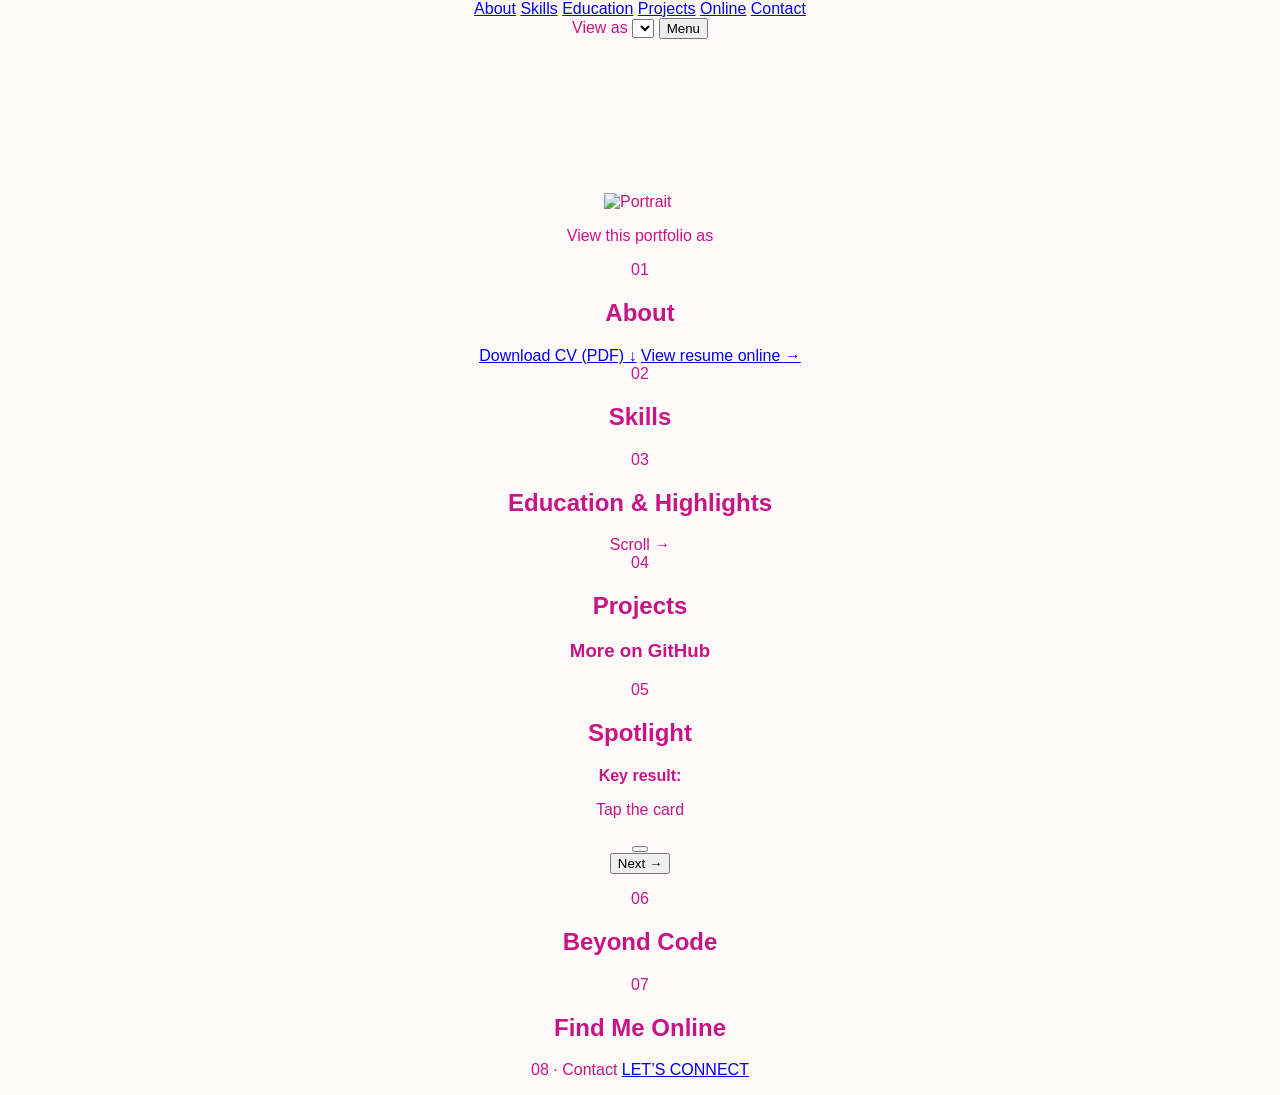
==== index.html @ 8058ff9f "Add page structure" ====
<!DOCTYPE html>
<html lang="en">
<head>
<meta charset="utf-8">
<meta name="viewport" content="width=device-width, initial-scale=1">
<title>Shristi Sinha · Portfolio</title>
<meta name="description" content="Portfolio of Shristi Sinha, Computer Science student building AI, ML and software systems. View as Software Engineering, AI, Machine Learning or Data Science.">
<meta property="og:title" content="Shristi Sinha · Portfolio">
<meta property="og:description" content="Computer Science student building AI, ML and software systems.">
<meta property="og:type" content="website">
<link rel="icon" href="data:image/svg+xml,%3Csvg xmlns='http://www.w3.org/2000/svg' viewBox='0 0 64 64'%3E%3Crect width='64' height='64' rx='12' fill='%23090a0f'/%3E%3Ctext x='32' y='43' text-anchor='middle' font-family='Arial' font-weight='700' font-size='28' fill='%237c5cff'%3ESS%3C/text%3E%3C/svg%3E">
<link rel="preconnect" href="https://fonts.googleapis.com">
<link rel="preconnect" href="https://fonts.gstatic.com" crossorigin>
<link href="https://fonts.googleapis.com/css2?family=Anton&family=Caveat:wght@600&family=Inter:wght@300;400;500;600&display=swap" rel="stylesheet">
<link rel="stylesheet" href="style.css">
</head>
<body>

<header id="site-header">
  <nav>
    <a href="#home" class="pill logo" id="logo"></a>
    <div id="nav-links" class="pill links">
      <a href="#about">About</a>
      <a href="#skills">Skills</a>
      <a href="#education">Education</a>
      <a href="#projects">Projects</a>
      <a href="#online">Online</a>
      <a href="#contact">Contact</a>
    </div>
    <label class="pill view-pick" for="view-select">
      <span>View as</span>
      <select id="view-select" aria-label="View portfolio as"></select>
    </label>
    <button id="nav-toggle" class="pill" aria-label="Menu">Menu</button>
    <div id="nav-panel"></div>
  </nav>
  <div id="scroll-progress" aria-hidden="true"></div>
</header>

<main>
  <!-- HERO: pinned for 320vh while the portrait shrinks -->
  <section id="home">
    <div id="hero-stage">
      <canvas id="dots" aria-hidden="true"></canvas>
      <div id="name-marquee" aria-hidden="true"></div>

      <div id="portrait">
        <img id="portrait-bw" alt="Portrait">
        <img id="portrait-color" alt="" aria-hidden="true">
      </div>

      <div id="stickers" aria-hidden="true"></div>
      <div id="signature" aria-hidden="true"></div>

      <p id="hero-badge"><span class="dot"></span><span id="badge-text"></span></p>
      <p id="hero-tagline"></p>
    </div>
  </section>

  <div class="stripe" aria-hidden="true"><div class="stripe-track" id="stripe-track"></div></div>

  <!-- VIEW SWITCHER -->
  <section id="views" aria-label="Choose a view">
    <p class="views-label">View this portfolio as</p>
    <div id="view-chips" role="group" aria-label="Portfolio view"></div>
  </section>

  <section id="statement" class="wrap center">
    <p class="reveal big" id="statement-text"></p>
    <p class="reveal script" id="statement-sig" aria-hidden="true"></p>
  </section>

  <section id="about" class="wrap">
    <div class="sec-head reveal left"><span class="num">01</span><h2>About</h2></div>
    <p class="reveal lead" id="about-lead"></p>
    <div class="facts" id="about-facts"></div>
    <p class="reveal body-text" id="about-text"></p>
    <div class="reveal btn-row left-row">
      <a class="btn solid" id="cv-btn" href="#" download>Download CV (PDF) ↓</a>
      <a class="btn ghost" id="resume-btn" href="resume.html">View resume online →</a>
    </div>
  </section>

  <section id="stats">
    <div class="wrap stats-grid" id="stats-grid"></div>
  </section>

  <section id="skills" class="wrap">
    <div class="sec-head reveal left"><span class="num">02</span><h2>Skills</h2></div>
    <div class="skills" id="skills-grid"></div>
  </section>

  <section id="education">
    <div class="wrap short">
      <div class="sec-head reveal left"><span class="num">03</span><h2>Education &amp; Highlights</h2><span class="hint">Scroll →</span></div>
    </div>
    <div class="hscroll" id="education-track"></div>
  </section>

  <section id="projects" class="wrap">
    <div class="sec-head reveal left"><span class="num">04</span><h2>Projects</h2></div>
    <p class="reveal body-text" id="projects-intro"></p>
    <div class="project-grid" id="projects-grid"></div>
    <div id="more-wrap">
      <h3 class="reveal more-h">More on GitHub</h3>
      <div class="mini-grid" id="more-grid"></div>
    </div>
  </section>

  <section id="spotlight" class="wrap">
    <div class="sec-head reveal left"><span class="num">05</span><h2>Spotlight</h2></div>
    <div class="featured-grid">
      <div class="reveal">
        <h3 id="spot-title"></h3>
        <div class="tags" id="spot-tags"></div>
        <p class="body-text" id="spot-text"></p>
        <p class="body-text"><strong>Key result:</strong> <span id="spot-result"></span></p>
      </div>

      <!-- Interactive phone demo: tap the card to flip, "Next" cycles the questions -->
      <div class="reveal scale phone-wrap">
        <div class="phone">
          <div class="phone-notch"></div>
          <div class="phone-screen">
            <p class="demo-label" id="demo-label">Tap the card</p>
            <button class="flash" id="flash" aria-live="polite"><span id="flash-text"></span></button>
            <div class="demo-actions"><button id="flash-next">Next →</button></div>
            <p class="demo-count" id="flash-count"></p>
          </div>
        </div>
      </div>
    </div>
  </section>

  <section id="beyond" class="wrap">
    <div class="sec-head reveal left"><span class="num">06</span><h2>Beyond Code</h2></div>
    <div class="reveal chips" id="interests-chips"></div>
    <div class="reveal lang-grid" id="lang-grid"></div>
  </section>

  <section id="online" class="wrap">
    <div class="sec-head reveal left"><span class="num">07</span><h2>Find Me Online</h2></div>
    <div class="reveal biglinks" id="biglinks"></div>
  </section>

  <section id="contact" class="wrap">
    <span class="reveal num contact-num">08 · Contact</span>
    <a class="reveal contact-big" id="contact-big" href="#">LET’S CONNECT</a>
    <div class="reveal contact-row"><a id="contact-mail" href="#"></a></div>
  </section>
</main>

<footer><p id="footer-text"></p></footer>

<script src="content.js"></script>
<script src="main.js"></script>
</body>
</html>
---- style.css ----
:root {
    --hot-pink: #ff69b4;
    --soft-pink: #fbc2eb;
    --dark-pink: #c71585;
}

* { box-sizing: border-box; }

body {
    margin: 0; font-family: 'Poppins', sans-serif;
    color: var(--dark-pink); background: #fffafa;
    overflow-x: hidden; text-align: center;
    cursor: none !important;
}

/* --- BOW CURSOR --- */
#custom-cursor {
    position: fixed; width: 40px; height: 25px;
    pointer-events: none; z-index: 9999;
    opacity: 0; display: flex; align-items: center; justify-content: center;
    transform: translate(-50%, -50%);
}
.bow-left, .bow-right {
    width: 18px; height: 18px;
    background: linear-gradient(45deg, #ff69b4, #ffffff, #ff69b4, #ff1493);
    background-size: 300% 300%;
    animation: shine-bow 3s infinite linear;
    clip-path: polygon(0% 0%, 100% 50%, 0% 100%);
}
.bow-right { transform: rotate(180deg); margin-left: -4px; }
.bow-center { width: 6px; height: 6px; background: white; border-radius: 50%; position: absolute; box-shadow: 0 0 8px white; }

@keyframes shine-bow {
    0% { background-position: 0% 50%; }
    50% { background-position: 100% 50%; }
    100% { background-position: 0% 50%; }
}

/* --- TYPING & UI --- */
.typing-cursor { color: var(--hot-pink); font-weight: bold; animation: blink 0.7s infinite; }
@keyframes blink { 50% { opacity: 0; } }

#particle-canvas { position: fixed; top: 0; left: 0; z-index: -1; width: 100vw; height: 100vh; }
.navbar { display: flex; justify-content: center; padding: 15px; background: rgba(255,255,255,0.85); border-bottom: 2px solid var(--soft-pink); position: sticky; top: 0; z-index: 100; backdrop-filter: blur(5px); }
.nav-btn { background: none; border: none; color: var(--hot-pink); font-weight: 600; margin: 0 10px; cursor: none !important; font-size: 0.95rem; }
.nav-btn.active { color: var(--dark-pink); border-bottom: 2px solid var(--dark-pink); }

.container { max-width: 800px; margin: auto; padding: 20px; }
.hero { padding: 60px 0; }
.profile-pic { width: 180px; height: 180px; border-radius: 50%; border: 4px solid var(--hot-pink); object-fit: cover; }
.signature { font-family: 'Playfair Display', serif; font-size: 3.5rem; margin: 10px 0; }

.pink-card { background: white; border-radius: 30px; padding: 40px; border: 1px solid var(--soft-pink); margin-top: 20px; box-shadow: 0 10px 30px rgba(255, 105, 180, 0.1); }
.centered-header { justify-content: center; display: flex; align-items: center; gap: 10px; margin-bottom: 20px; }
.soft-divider { border: 0; height: 1px; background: var(--soft-pink); margin: 25px 0; }

.interactive-skill-container { display: flex; flex-wrap: wrap; gap: 12px; justify-content: center; margin-top: 20px; }
.skill-tag-advanced { padding: 10px 20px; border: 2px solid var(--soft-pink); border-radius: 12px; position: relative; overflow: hidden; font-weight: 600; }
.skill-tag-advanced::after { content: attr(data-detail); position: absolute; top:0; left:0; width:100%; height:100%; background: var(--hot-pink); color: white; display:flex; align-items:center; justify-content:center; font-size:0.75rem; transform: translateY(100%); transition: 0.3s; }
.skill-tag-advanced:hover::after { transform: translateY(0); }

.project-card-premium { text-align: center; padding: 25px 0; border-bottom: 1px solid var(--soft-pink); }
.project-card-premium:last-child { border-bottom: none; }
.project-meta { font-size: 0.8rem; font-weight: 600; color: var(--hot-pink); letter-spacing: 1px; margin-bottom: 10px; text-transform: uppercase; }

.advanced-form { display: flex; flex-direction: column; gap: 15px; max-width: 450px; margin: auto; }
.form-input { padding: 12px; border-radius: 10px; border: 1px solid var(--soft-pink); font-family: inherit; width: 100%; }
.submit-btn { padding: 12px; background: var(--hot-pink); color: white; border: none; border-radius: 10px; font-weight: bold; cursor: none !important; }
.error-msg { color: var(--dark-pink); font-size: 0.75rem; display: block; margin-top: 5px; }
.hidden-message { display: none; padding: 30px; background: #fff0f6; border-radius: 20px; }
.hidden-message.visible { display: block; }

a, button, input, textarea { cursor: none !important; }
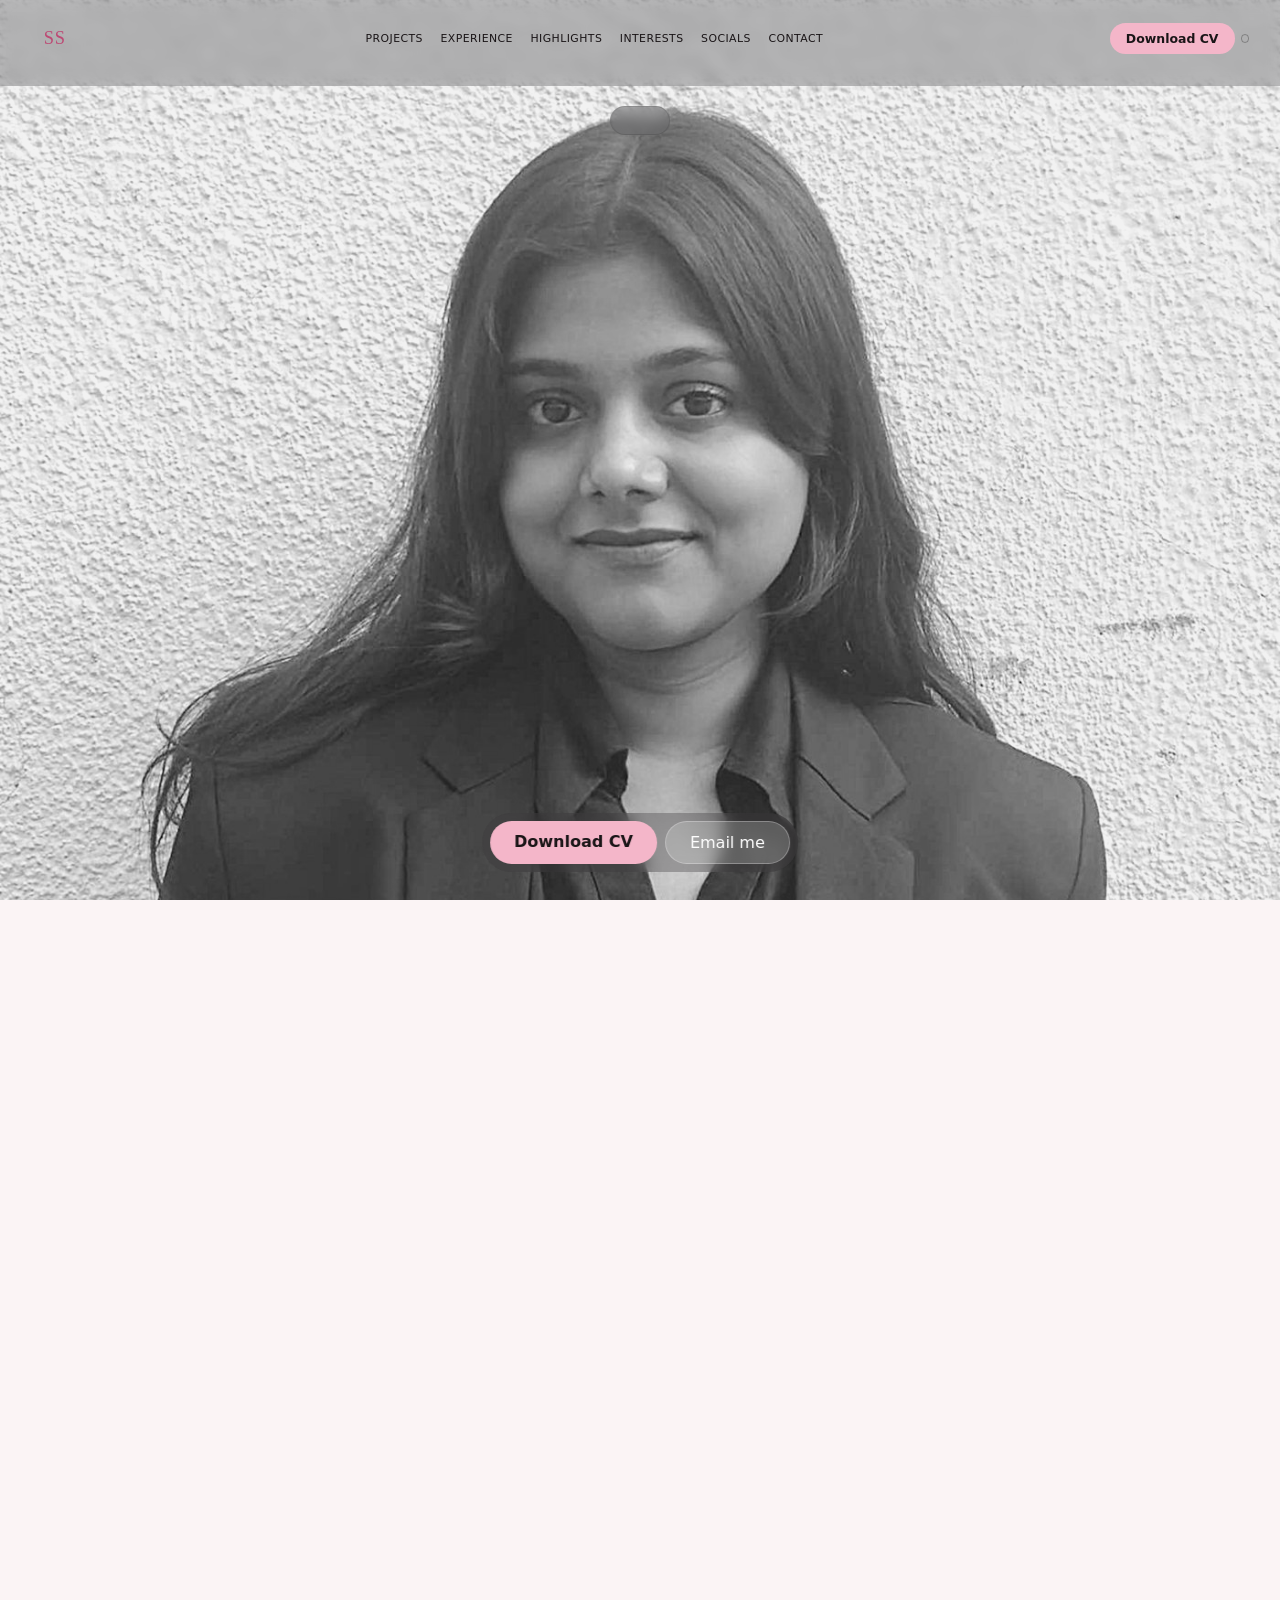
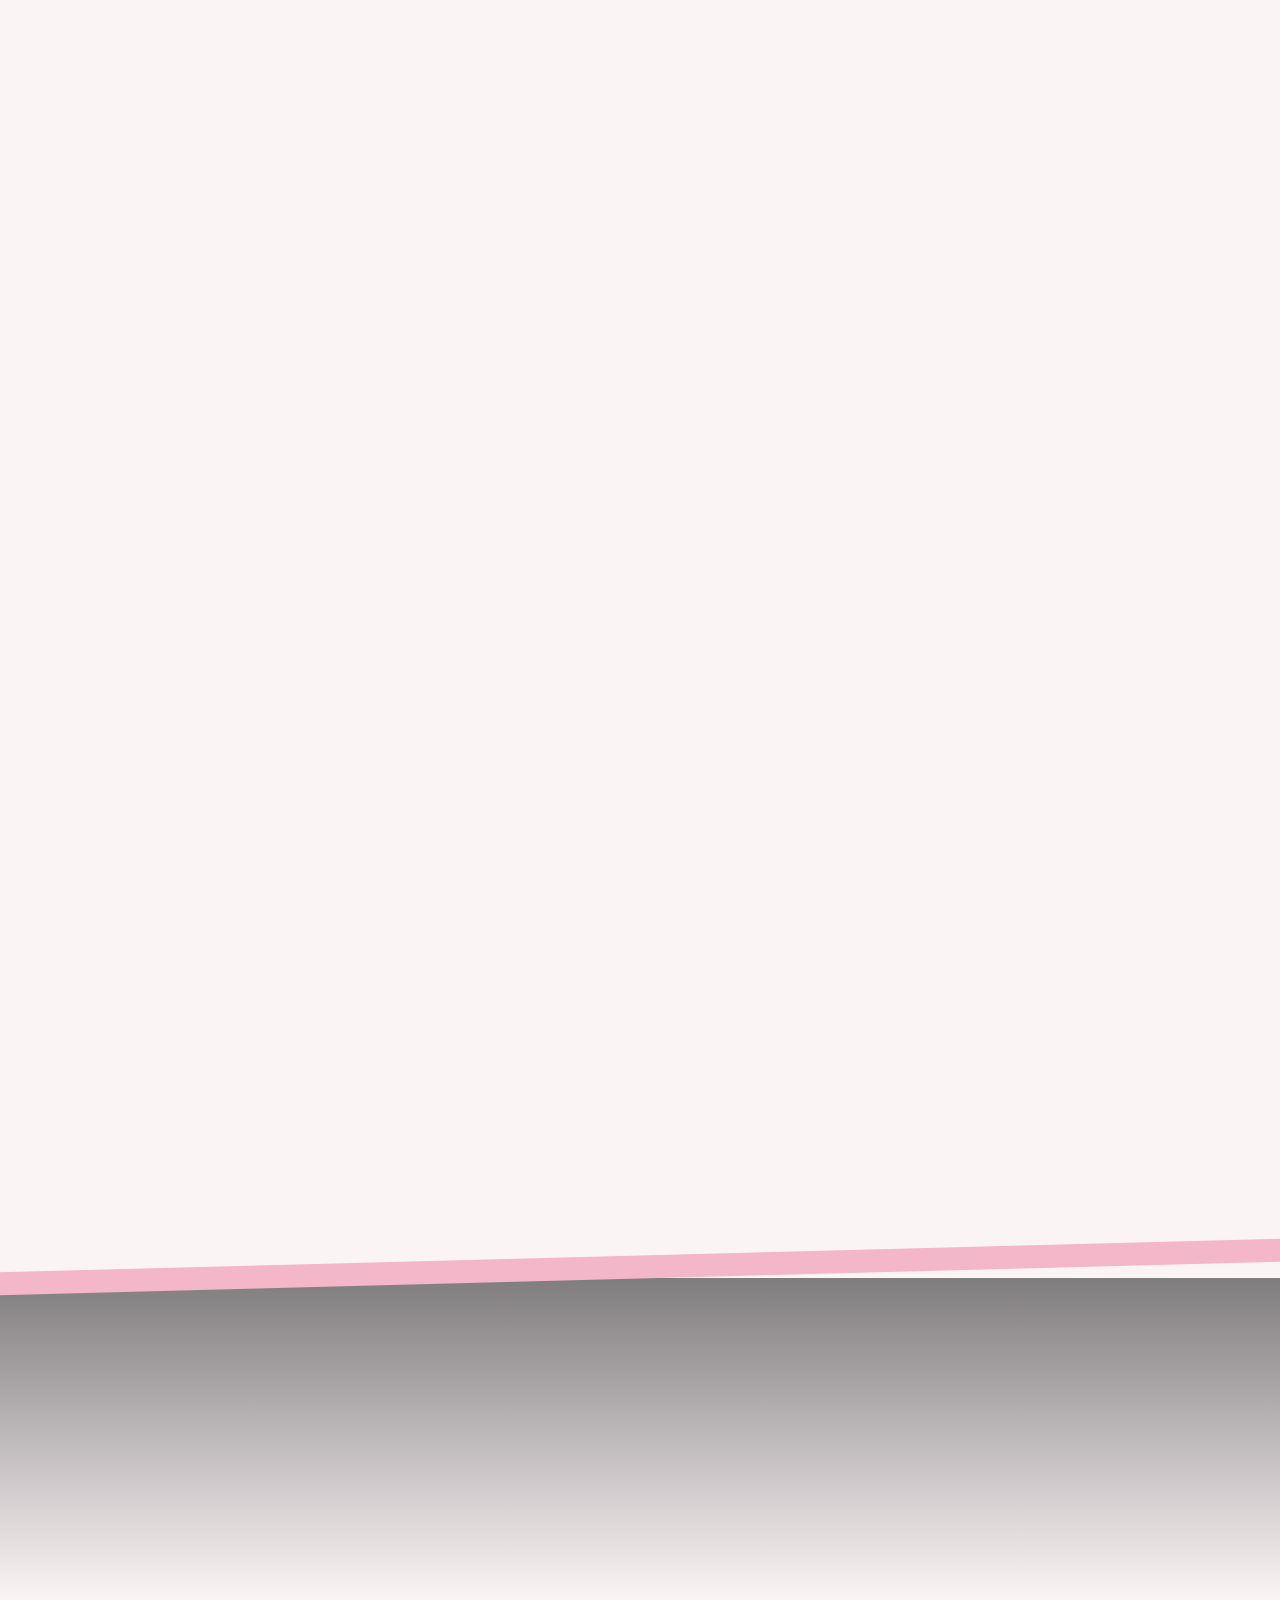
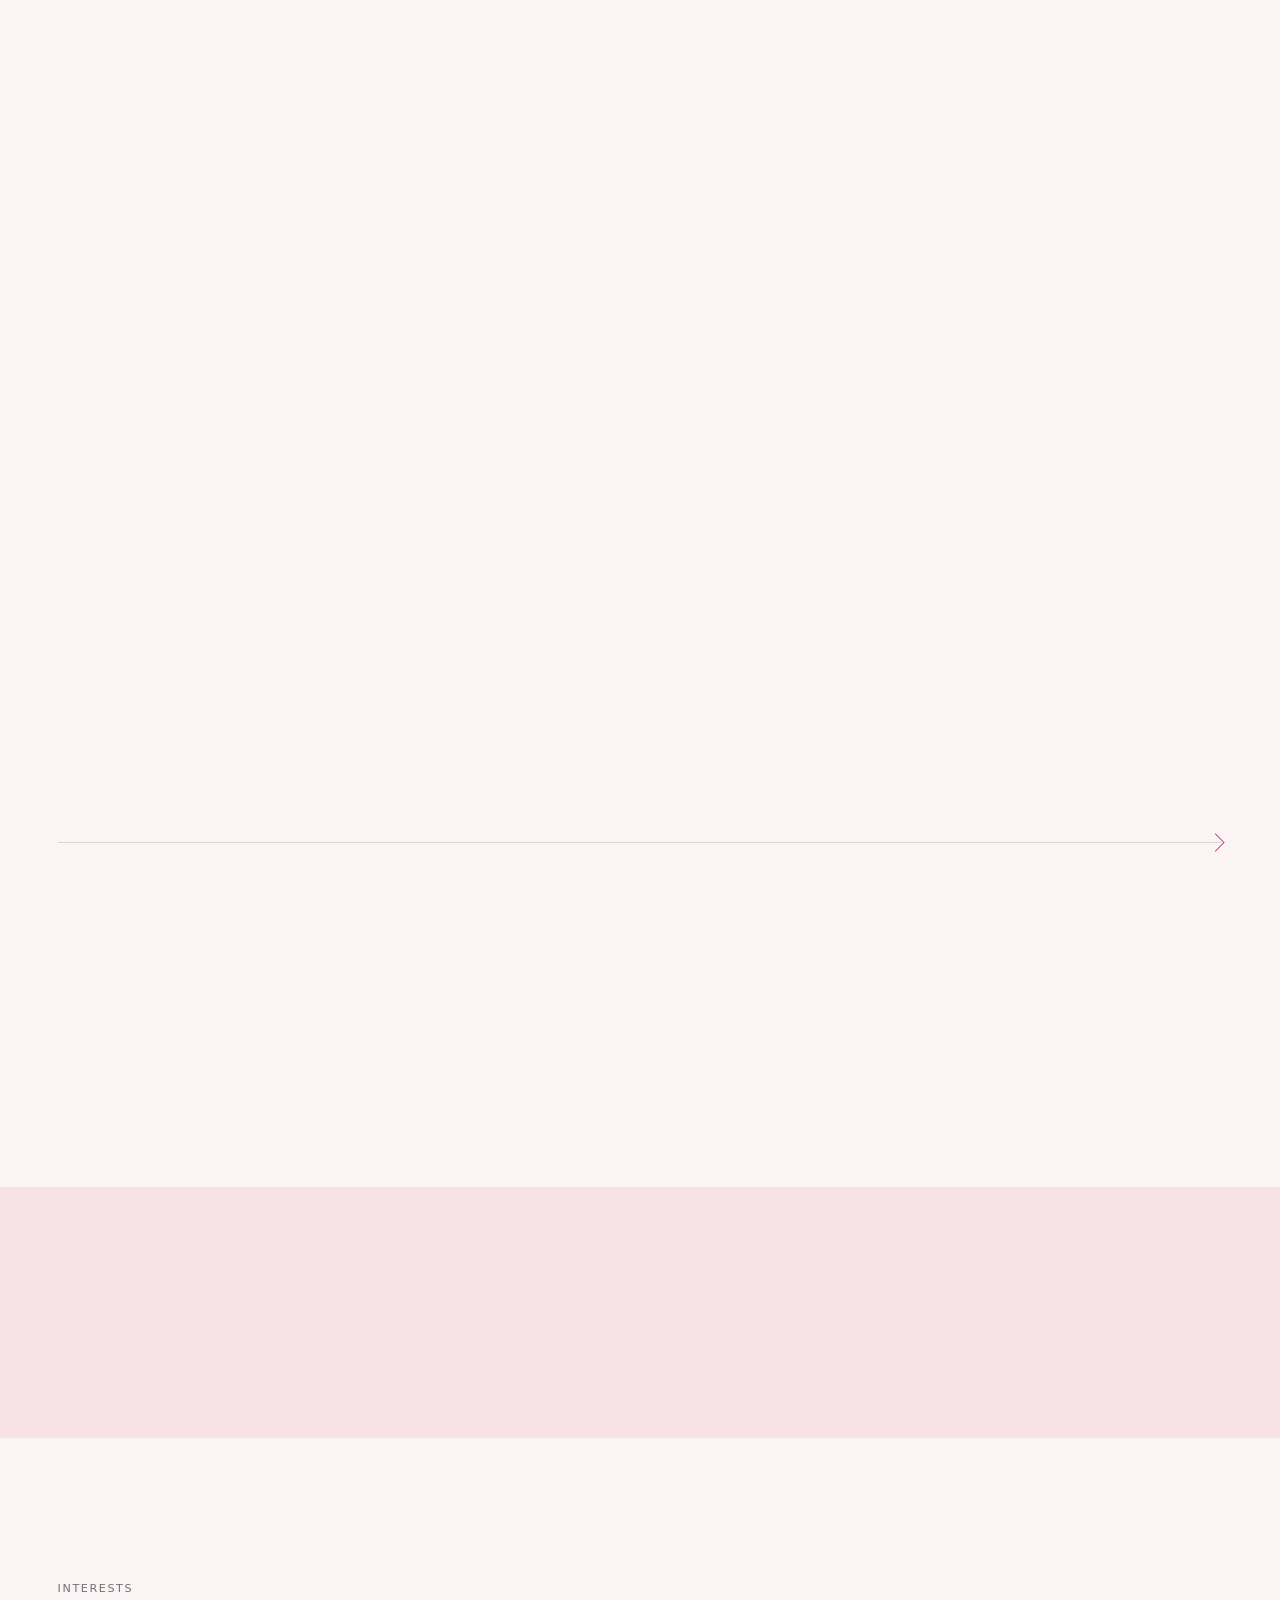
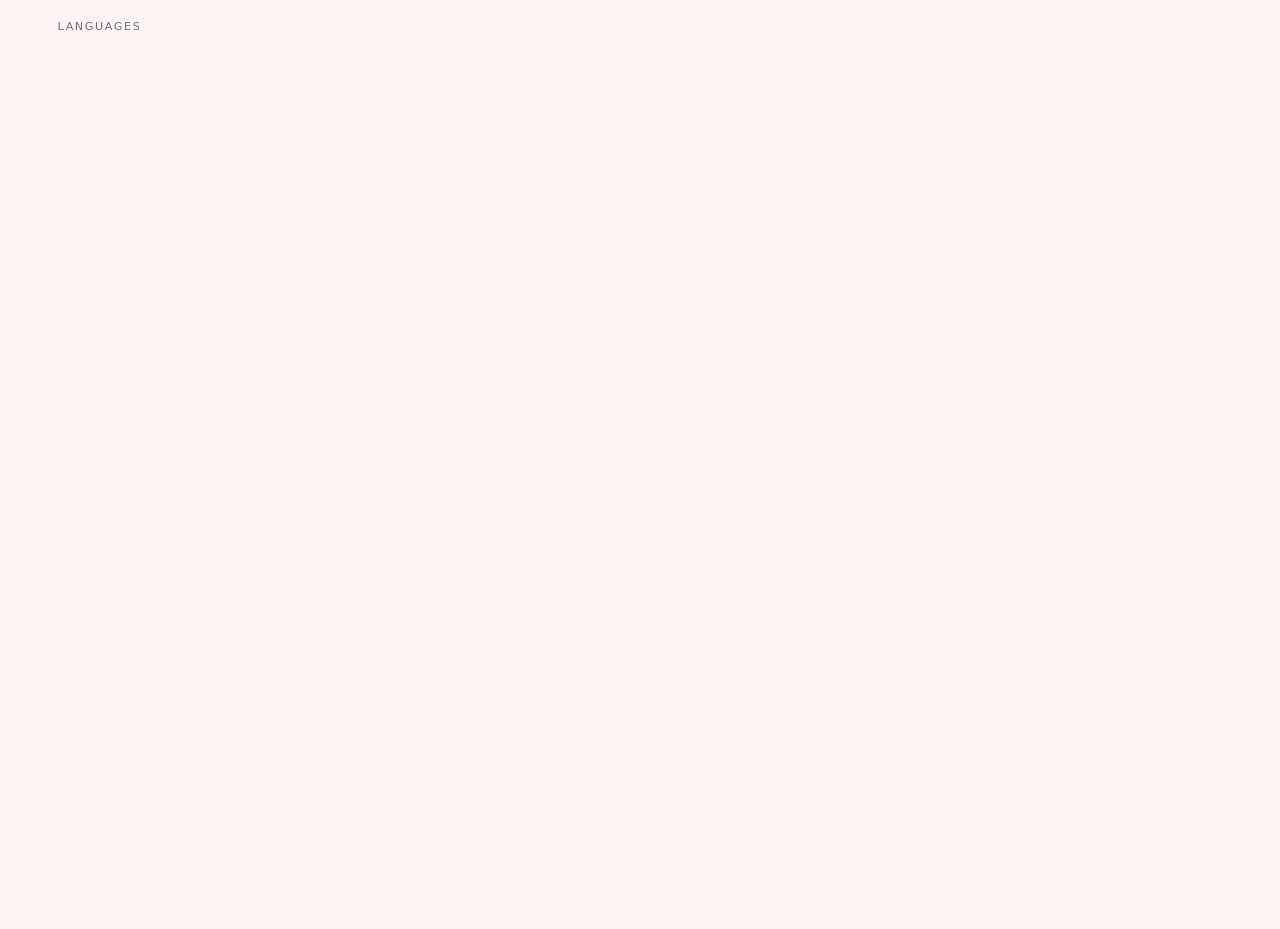
==== commit 8b08aa17: "Update index.html" ====
--- a/index.html
+++ b/index.html
@@ -4,155 +4,125 @@
 <meta charset="utf-8">
 <meta name="viewport" content="width=device-width, initial-scale=1">
 <title>Shristi Sinha · Portfolio</title>
-<meta name="description" content="Portfolio of Shristi Sinha, Computer Science student building AI, ML and software systems. View as Software Engineering, AI, Machine Learning or Data Science.">
+<meta name="description" content="Portfolio of Shristi Sinha, B.Tech Computer Science student. View as Software Engineering, AI, Machine Learning or Data Science.">
 <meta property="og:title" content="Shristi Sinha · Portfolio">
-<meta property="og:description" content="Computer Science student building AI, ML and software systems.">
+<meta property="og:description" content="B.Tech Computer Science student: AI, ML and software projects.">
 <meta property="og:type" content="website">
-<link rel="icon" href="data:image/svg+xml,%3Csvg xmlns='http://www.w3.org/2000/svg' viewBox='0 0 64 64'%3E%3Crect width='64' height='64' rx='12' fill='%23090a0f'/%3E%3Ctext x='32' y='43' text-anchor='middle' font-family='Arial' font-weight='700' font-size='28' fill='%237c5cff'%3ESS%3C/text%3E%3C/svg%3E">
-<link rel="preconnect" href="https://fonts.googleapis.com">
-<link rel="preconnect" href="https://fonts.gstatic.com" crossorigin>
-<link href="https://fonts.googleapis.com/css2?family=Anton&family=Caveat:wght@600&family=Inter:wght@300;400;500;600&display=swap" rel="stylesheet">
-<link rel="stylesheet" href="style.css">
+<link rel="icon" href="data:image/svg+xml,%3Csvg xmlns='http://www.w3.org/2000/svg' viewBox='0 0 64 64'%3E%3Ccircle cx='32' cy='32' r='32' fill='%23fbf4f5'/%3E%3Ctext x='32' y='41' text-anchor='middle' font-family='Georgia' font-size='26' fill='%23bd4a74'%3ESS%3C/text%3E%3C/svg%3E">
+<link rel="stylesheet" href="style.css?v=8">
 </head>
 <body>
 
-<header id="site-header">
+<header id="site-header" class="at-top">
   <nav>
-    <a href="#home" class="pill logo" id="logo"></a>
-    <div id="nav-links" class="pill links">
-      <a href="#about">About</a>
-      <a href="#skills">Skills</a>
-      <a href="#education">Education</a>
-      <a href="#projects">Projects</a>
-      <a href="#online">Online</a>
-      <a href="#contact">Contact</a>
-    </div>
-    <label class="pill view-pick" for="view-select">
-      <span>View as</span>
-      <select id="view-select" aria-label="View portfolio as"></select>
-    </label>
-    <button id="nav-toggle" class="pill" aria-label="Menu">Menu</button>
+    <a href="#home" class="logo" id="logo" aria-label="Back to top"></a>
+    <div id="nav-links" class="pill links"></div>
+    <a class="cta" id="nav-cv" href="#" download>Download CV</a>
+    <button class="pill mail" id="nav-mail" type="button">Email</button>
+    <div class="pill seg" id="view-seg" role="group" aria-label="View portfolio as"></div>
+    <button id="nav-toggle" class="pill" type="button" aria-label="Menu">Menu</button>
     <div id="nav-panel"></div>
   </nav>
   <div id="scroll-progress" aria-hidden="true"></div>
 </header>
 
 <main>
-  <!-- HERO: pinned for 320vh while the portrait shrinks -->
   <section id="home">
     <div id="hero-stage">
+      <div class="blob" aria-hidden="true"></div>
       <canvas id="dots" aria-hidden="true"></canvas>
       <div id="name-marquee" aria-hidden="true"></div>
-
       <div id="portrait">
         <img id="portrait-bw" alt="Portrait">
         <img id="portrait-color" alt="" aria-hidden="true">
       </div>
-
       <div id="stickers" aria-hidden="true"></div>
       <div id="signature" aria-hidden="true"></div>
-
       <p id="hero-badge"><span class="dot"></span><span id="badge-text"></span></p>
-      <p id="hero-tagline"></p>
+      <div id="hero-actions">
+        <a class="cta" id="hero-cv" href="#" download>Download CV</a>
+        <button class="ghost" id="hero-mail" type="button">Email me</button>
+      </div>
     </div>
   </section>
 
   <div class="stripe" aria-hidden="true"><div class="stripe-track" id="stripe-track"></div></div>
 
-  <!-- VIEW SWITCHER -->
-  <section id="views" aria-label="Choose a view">
-    <p class="views-label">View this portfolio as</p>
-    <div id="view-chips" role="group" aria-label="Portfolio view"></div>
+  <section id="statement"><p id="statement-text" class="reveal"></p></section>
+
+  <section id="projects" class="wrap">
+    <h2 class="sec-title reveal">Projects</h2>
+    <div id="projects-list"></div>
   </section>
 
-  <section id="statement" class="wrap center">
-    <p class="reveal big" id="statement-text"></p>
-    <p class="reveal script" id="statement-sig" aria-hidden="true"></p>
+  <section id="motivation" class="wrap" hidden>
+    <h2 class="sec-title reveal">Motivation</h2>
+    <p class="mot-lead reveal" id="mot-lead"></p>
+    <p class="mot-text reveal" id="mot-text"></p>
   </section>
 
-  <section id="about" class="wrap">
-    <div class="sec-head reveal left"><span class="num">01</span><h2>About</h2></div>
-    <p class="reveal lead" id="about-lead"></p>
-    <div class="facts" id="about-facts"></div>
-    <p class="reveal body-text" id="about-text"></p>
-    <div class="reveal btn-row left-row">
-      <a class="btn solid" id="cv-btn" href="#" download>Download CV (PDF) ↓</a>
-      <a class="btn ghost" id="resume-btn" href="resume.html">View resume online →</a>
+  <section id="mindset" class="band" hidden>
+    <div class="wrap">
+      <h2 class="sec-title reveal">Mindset</h2>
+      <ol class="mind" id="mind-list"></ol>
     </div>
   </section>
 
-  <section id="stats">
-    <div class="wrap stats-grid" id="stats-grid"></div>
-  </section>
-
-  <section id="skills" class="wrap">
-    <div class="sec-head reveal left"><span class="num">02</span><h2>Skills</h2></div>
-    <div class="skills" id="skills-grid"></div>
-  </section>
-
-  <section id="education">
-    <div class="wrap short">
-      <div class="sec-head reveal left"><span class="num">03</span><h2>Education &amp; Highlights</h2><span class="hint">Scroll →</span></div>
-    </div>
-    <div class="hscroll" id="education-track"></div>
-  </section>
-
-  <section id="projects" class="wrap">
-    <div class="sec-head reveal left"><span class="num">04</span><h2>Projects</h2></div>
-    <p class="reveal body-text" id="projects-intro"></p>
-    <div class="project-grid" id="projects-grid"></div>
-    <div id="more-wrap">
-      <h3 class="reveal more-h">More on GitHub</h3>
-      <div class="mini-grid" id="more-grid"></div>
+  <section id="experience">
+    <div id="exp-pin">
+      <div class="wrap short"><h2 class="sec-title reveal">Experience</h2></div>
+      <div class="hscroll" id="exp-track"></div>
+      <div class="arrow-line" id="exp-arrow" aria-hidden="true"><i></i><b></b></div>
     </div>
   </section>
 
-  <section id="spotlight" class="wrap">
-    <div class="sec-head reveal left"><span class="num">05</span><h2>Spotlight</h2></div>
-    <div class="featured-grid">
-      <div class="reveal">
-        <h3 id="spot-title"></h3>
-        <div class="tags" id="spot-tags"></div>
-        <p class="body-text" id="spot-text"></p>
-        <p class="body-text"><strong>Key result:</strong> <span id="spot-result"></span></p>
-      </div>
-
-      <!-- Interactive phone demo: tap the card to flip, "Next" cycles the questions -->
-      <div class="reveal scale phone-wrap">
-        <div class="phone">
-          <div class="phone-notch"></div>
-          <div class="phone-screen">
-            <p class="demo-label" id="demo-label">Tap the card</p>
-            <button class="flash" id="flash" aria-live="polite"><span id="flash-text"></span></button>
-            <div class="demo-actions"><button id="flash-next">Next →</button></div>
-            <p class="demo-count" id="flash-count"></p>
-          </div>
-        </div>
-      </div>
+  <section id="highlights" class="tint" hidden>
+    <div class="wrap">
+      <h2 class="sec-title reveal">Highlights</h2>
+      <div class="hl-photos" id="hl-photos"></div>
+      <div class="hl-cards" id="hl-cards"></div>
     </div>
   </section>
 
-  <section id="beyond" class="wrap">
-    <div class="sec-head reveal left"><span class="num">06</span><h2>Beyond Code</h2></div>
+  <section id="interests" class="wrap">
+    <h2 class="sec-title reveal">Skills and Interests</h2>
+    <p class="sub-label">Interests</p>
     <div class="reveal chips" id="interests-chips"></div>
+    <div id="skills-grid"></div>
+    <p class="sub-label">Languages</p>
     <div class="reveal lang-grid" id="lang-grid"></div>
   </section>
 
-  <section id="online" class="wrap">
-    <div class="sec-head reveal left"><span class="num">07</span><h2>Find Me Online</h2></div>
-    <div class="reveal biglinks" id="biglinks"></div>
+  <section id="gallery" class="darkband" hidden>
+    <div class="gal-stage" id="gal"></div>
+  </section>
+
+  <section id="socials" class="wrap center">
+    <h2 class="mega reveal">What’s Up</h2>
+    <p class="mega-sub reveal">On the Socials</p>
+    <div class="fan reveal" id="fan"></div>
+    <p class="social-links reveal" id="social-links"></p>
   </section>
 
   <section id="contact" class="wrap">
-    <span class="reveal num contact-num">08 · Contact</span>
-    <a class="reveal contact-big" id="contact-big" href="#">LET’S CONNECT</a>
-    <div class="reveal contact-row"><a id="contact-mail" href="#"></a></div>
+    <span class="avatar reveal"><img id="contact-avatar" alt=""></span>
+    <span class="reveal contact-num" id="contact-num">Contact</span>
+    <h2 class="reveal contact-big" id="contact-big">LET’S CONNECT</h2>
+    <div class="reveal contact-row">
+      <button type="button" id="contact-mail"></button>
+      <a id="contact-gh" href="#" target="_blank" rel="noopener">GitHub</a>
+      <a id="contact-li" href="#" target="_blank" rel="noopener">LinkedIn</a>
+      <a id="contact-cv" href="#" download>Download CV</a>
+    </div>
   </section>
 </main>
 
 <footer><p id="footer-text"></p></footer>
 
-<script src="content.js"></script>
-<script src="main.js"></script>
+<div id="toast" role="status" aria-live="polite"></div>
+
+<script src="content.js?v=8"></script>
+<script src="visuals.js?v=8"></script>
+<script src="main.js?v=8"></script>
 </body>
 </html>
--- a/style.css
+++ b/style.css
@@ -1,73 +1,731 @@
-:root {
-    --hot-pink: #ff69b4;
-    --soft-pink: #fbc2eb;
-    --dark-pink: #c71585;
-}
-
-* { box-sizing: border-box; }
-
-body {
-    margin: 0; font-family: 'Poppins', sans-serif;
-    color: var(--dark-pink); background: #fffafa;
-    overflow-x: hidden; text-align: center;
-    cursor: none !important;
-}
-
-/* --- BOW CURSOR --- */
-#custom-cursor {
-    position: fixed; width: 40px; height: 25px;
-    pointer-events: none; z-index: 9999;
-    opacity: 0; display: flex; align-items: center; justify-content: center;
-    transform: translate(-50%, -50%);
-}
-.bow-left, .bow-right {
-    width: 18px; height: 18px;
-    background: linear-gradient(45deg, #ff69b4, #ffffff, #ff69b4, #ff1493);
-    background-size: 300% 300%;
-    animation: shine-bow 3s infinite linear;
-    clip-path: polygon(0% 0%, 100% 50%, 0% 100%);
-}
-.bow-right { transform: rotate(180deg); margin-left: -4px; }
-.bow-center { width: 6px; height: 6px; background: white; border-radius: 50%; position: absolute; box-shadow: 0 0 8px white; }
-
-@keyframes shine-bow {
-    0% { background-position: 0% 50%; }
-    50% { background-position: 100% 50%; }
-    100% { background-position: 0% 50%; }
-}
-
-/* --- TYPING & UI --- */
-.typing-cursor { color: var(--hot-pink); font-weight: bold; animation: blink 0.7s infinite; }
-@keyframes blink { 50% { opacity: 0; } }
-
-#particle-canvas { position: fixed; top: 0; left: 0; z-index: -1; width: 100vw; height: 100vh; }
-.navbar { display: flex; justify-content: center; padding: 15px; background: rgba(255,255,255,0.85); border-bottom: 2px solid var(--soft-pink); position: sticky; top: 0; z-index: 100; backdrop-filter: blur(5px); }
-.nav-btn { background: none; border: none; color: var(--hot-pink); font-weight: 600; margin: 0 10px; cursor: none !important; font-size: 0.95rem; }
-.nav-btn.active { color: var(--dark-pink); border-bottom: 2px solid var(--dark-pink); }
-
-.container { max-width: 800px; margin: auto; padding: 20px; }
-.hero { padding: 60px 0; }
-.profile-pic { width: 180px; height: 180px; border-radius: 50%; border: 4px solid var(--hot-pink); object-fit: cover; }
-.signature { font-family: 'Playfair Display', serif; font-size: 3.5rem; margin: 10px 0; }
-
-.pink-card { background: white; border-radius: 30px; padding: 40px; border: 1px solid var(--soft-pink); margin-top: 20px; box-shadow: 0 10px 30px rgba(255, 105, 180, 0.1); }
-.centered-header { justify-content: center; display: flex; align-items: center; gap: 10px; margin-bottom: 20px; }
-.soft-divider { border: 0; height: 1px; background: var(--soft-pink); margin: 25px 0; }
-
-.interactive-skill-container { display: flex; flex-wrap: wrap; gap: 12px; justify-content: center; margin-top: 20px; }
-.skill-tag-advanced { padding: 10px 20px; border: 2px solid var(--soft-pink); border-radius: 12px; position: relative; overflow: hidden; font-weight: 600; }
-.skill-tag-advanced::after { content: attr(data-detail); position: absolute; top:0; left:0; width:100%; height:100%; background: var(--hot-pink); color: white; display:flex; align-items:center; justify-content:center; font-size:0.75rem; transform: translateY(100%); transition: 0.3s; }
-.skill-tag-advanced:hover::after { transform: translateY(0); }
-
-.project-card-premium { text-align: center; padding: 25px 0; border-bottom: 1px solid var(--soft-pink); }
-.project-card-premium:last-child { border-bottom: none; }
-.project-meta { font-size: 0.8rem; font-weight: 600; color: var(--hot-pink); letter-spacing: 1px; margin-bottom: 10px; text-transform: uppercase; }
-
-.advanced-form { display: flex; flex-direction: column; gap: 15px; max-width: 450px; margin: auto; }
-.form-input { padding: 12px; border-radius: 10px; border: 1px solid var(--soft-pink); font-family: inherit; width: 100%; }
-.submit-btn { padding: 12px; background: var(--hot-pink); color: white; border: none; border-radius: 10px; font-weight: bold; cursor: none !important; }
-.error-msg { color: var(--dark-pink); font-size: 0.75rem; display: block; margin-top: 5px; }
-.hidden-message { display: none; padding: 30px; background: #fff0f6; border-radius: 20px; }
-.hidden-message.visible { display: block; }
-
-a, button, input, textarea { cursor: none !important; }
+@font-face { font-family: 'Instrument Serif'; font-style: normal; font-weight: 400; font-display: swap; src: url(assets/fonts/instrument-serif-latin-400-normal.woff2) format('woff2'); }
+@font-face { font-family: 'Instrument Serif'; font-style: italic; font-weight: 400; font-display: swap; src: url(assets/fonts/instrument-serif-latin-400-italic.woff2) format('woff2'); }
+@font-face { font-family: 'Instrument Sans'; font-style: normal; font-weight: 400; font-display: swap; src: url(assets/fonts/instrument-sans-latin-400-normal.woff2) format('woff2'); }
+@font-face { font-family: 'Instrument Sans'; font-style: normal; font-weight: 500; font-display: swap; src: url(assets/fonts/instrument-sans-latin-500-normal.woff2) format('woff2'); }
+@font-face { font-family: 'Instrument Sans'; font-style: normal; font-weight: 600; font-display: swap; src: url(assets/fonts/instrument-sans-latin-600-normal.woff2) format('woff2'); }
+@font-face { font-family: 'Mrs Saint Delafield'; font-style: normal; font-weight: 400; font-display: swap; src: url(assets/fonts/mrs-saint-delafield-latin-400-normal.woff2) format('woff2'); }
+
+:root {
+  --pink: #f4b6c9;          /* baby pink fills */
+  --acc: #bd4a74;           /* deeper rose for small text / numbers */
+  --band: #f6cdd8;          /* mindset band */
+  --bg: #fbf4f5;
+  --bg-rgb: 251, 244, 245;
+  --card: #ffffff;
+  --tint: #f7e2e8;
+  --ink: #1a1517;
+  --mute: #55484d;
+  --dim: #7b6d72;
+  --line: rgba(26, 21, 23, 0.14);
+  --dark: #1f2024;
+  --pad: clamp(1.2rem, 4.5vw, 6rem);
+  --display: 'Instrument Serif', 'Times New Roman', Georgia, serif;
+  --body: 'Instrument Sans', system-ui, sans-serif;
+  --script: 'Mrs Saint Delafield', cursive;
+}
+
+* { box-sizing: border-box; }
+[hidden] { display: none !important; }
+html { scroll-behavior: smooth; }
+body { margin: 0; background: var(--bg); color: var(--ink); font-family: var(--body); line-height: 1.6; -webkit-font-smoothing: antialiased; }
+a { color: inherit; text-decoration: none; }
+button { font-family: inherit; }
+::selection { background: var(--pink); color: var(--ink); }
+h1, h2, h3 { font-family: var(--display); font-weight: 400; margin: 0; }
+main { position: relative; }
+section[id] { scroll-margin-top: 3rem; }
+
+/* ---------- header ---------- */
+#site-header { position: fixed; inset: 0 0 auto 0; z-index: 50; pointer-events: none; }
+#site-header::before { content: ""; position: absolute; inset: 0 0 -.6rem 0; background: rgba(96, 96, 98, .38); backdrop-filter: blur(7px); -webkit-backdrop-filter: blur(7px); opacity: 0; transition: opacity .35s; }
+#site-header.at-top::before { opacity: 1; }
+nav { display: flex; align-items: center; gap: .6rem; padding: .9rem var(--pad); padding-inline: clamp(.8rem, 2.4vw, 3rem); position: relative; }
+.logo { flex-shrink: 0; pointer-events: auto; width: 3rem; height: 3rem; border-radius: 50%; display: grid; place-items: center; font: 400 1.15rem var(--display); letter-spacing: .04em; color: var(--acc); background: rgba(var(--bg-rgb), .92); border: 1px solid var(--line); transition: all .3s; }
+.pill { pointer-events: auto; border-radius: 999px; background: rgba(var(--bg-rgb), .9); backdrop-filter: blur(8px); border: 1px solid var(--line); padding: .45rem 1rem; transition: background .3s, border-color .3s, color .3s; }
+.links { display: flex; gap: clamp(.2rem, .7vw, .7rem); margin-left: auto; margin-right: auto; padding: .3rem .5rem; }
+.links a { font-size: .74rem; text-transform: uppercase; letter-spacing: .06em; white-space: nowrap; padding: .28rem .65rem; border-radius: 999px; transition: background .25s; }
+.links a:hover { background: rgba(26, 21, 23, .07); }
+.links a.active { background: rgba(26, 21, 23, .12); box-shadow: inset 0 1px 3px rgba(0,0,0,.14); }
+.cta { pointer-events: auto; display: inline-block; background: var(--pink); color: var(--ink); border-radius: 999px; padding: .6rem 1.3rem; font: 600 .85rem var(--body); white-space: nowrap; border: 0; cursor: pointer; transition: filter .2s, scale .2s, opacity .3s; }
+.cta:hover { filter: brightness(.95) saturate(1.2); scale: 1.03; }
+.mail { font-size: .85rem; font-weight: 500; cursor: pointer; color: var(--ink); transition: opacity .3s, background .3s, border-color .3s; }
+.seg { display: flex; padding: .2rem; gap: .1rem; }
+.seg button { border: 0; background: transparent; color: var(--ink); font: 600 .74rem var(--body); letter-spacing: .04em; padding: .42rem .8rem; border-radius: 999px; cursor: pointer; transition: background .2s, color .2s; }
+.seg button[aria-pressed="true"] { background: #111; color: #fff; }
+#nav-toggle { display: none; font: 500 .85rem var(--body); cursor: pointer; color: var(--ink); }
+#nav-panel { display: none; position: absolute; top: 100%; left: 0; right: 0; flex-direction: column; padding: .6rem clamp(.8rem, 3vw, 2rem) 1.2rem; background: rgba(var(--bg-rgb), .97); backdrop-filter: blur(12px); border-bottom: 1px solid var(--line); pointer-events: auto; }
+#nav-panel.open { display: flex; }
+#nav-panel a { padding: .85rem .2rem; border-bottom: 1px solid var(--line); font-size: 1rem; }
+#nav-panel .seg { align-self: flex-start; margin-top: 1rem; }
+#scroll-progress { position: absolute; left: 0; top: 100%; height: 2px; width: 100%; background: var(--acc); transform: scaleX(0); transform-origin: left; margin-top: .6rem; }
+
+/* over the hero: bare dark links on a soft veil, no pills, no CV/Email yet */
+.at-top .pill:not(.seg) { background: transparent; backdrop-filter: none; border-color: transparent; }
+.at-top .links a.active { background: transparent; box-shadow: none; }
+.at-top .logo { background: transparent; border-color: transparent; }
+.at-top .cta, .at-top .mail { opacity: 0; visibility: hidden; }
+.at-top .seg { background: transparent; border-color: rgba(26,21,23,.3); }
+.at-top #nav-toggle { background: rgba(var(--bg-rgb), .85); border-color: var(--line); }
+
+@media (max-width: 1240px) {
+  .links, nav > .cta, nav > .mail, nav > .seg { display: none; }
+  #nav-toggle { display: inline-flex; margin-left: auto; }
+}
+@media (min-width: 1241px) { #nav-panel { display: none !important; } }
+@media (min-width: 1241px) and (max-width: 1560px) {
+  nav { gap: .4rem; }
+  nav > .mail { display: none; }
+  .links { gap: .1rem; padding: .25rem .3rem; }
+  .links a { font-size: .68rem; padding: .26rem .5rem; letter-spacing: .04em; }
+  .cta { padding: .5rem 1rem; font-size: .78rem; }
+  .seg button { padding: .38rem .6rem; font-size: .68rem; }
+}
+
+/* ---------- hero ---------- */
+#home { position: relative; height: 320vh; }
+#hero-stage { position: sticky; top: 0; height: 100vh; overflow: hidden; background: #807d7f; }
+#hero-stage .blob { display: none; position: absolute; right: 10%; top: 6%; width: 26vw; height: 26vw; border-radius: 50%; background: radial-gradient(circle, rgba(244,182,201,.42), rgba(244,182,201,0) 68%); pointer-events: none; z-index: 0; }
+#dots { position: absolute; inset: 0; z-index: 2; pointer-events: none; }
+#name-marquee { position: absolute; top: 50%; left: 0; width: 100%; transform: translateY(-50%); display: flex; flex-direction: column; gap: clamp(.8rem, 3vh, 2rem); z-index: 0; opacity: 0; pointer-events: none; user-select: none; }
+.mq-row { overflow: hidden; }
+.mq-track { display: flex; width: max-content; animation: marquee 26s linear infinite; }
+.mq-row.rev .mq-track { animation-direction: reverse; }
+.mq-track span { font-family: var(--display); font-size: clamp(4.5rem, 12vw, 12rem); line-height: .9; white-space: nowrap; padding-right: .3em; color: var(--ink); }
+.mq-track span.o { color: transparent; -webkit-text-stroke: 1.5px var(--ink); }
+
+#portrait { position: absolute; left: 0; right: 0; bottom: 0; margin-inline: auto; width: 100vw; height: 100vh; z-index: 1; overflow: hidden; cursor: crosshair; will-change: width, height; --mx: -999px; --my: -999px; --mr: 0px; border-radius: 0; background: rgba(255,255,255,.05); }
+#portrait img { position: absolute; left: 0; bottom: 0; width: 100%; height: 100%; object-fit: cover; object-position: center 17%; }
+#portrait-bw { filter: grayscale(1) contrast(1.04) brightness(.95); }
+#portrait-color { -webkit-mask-image: radial-gradient(circle var(--mr) at var(--mx) var(--my), #000 0%, rgba(0,0,0,.55) 55%, transparent 100%); mask-image: radial-gradient(circle var(--mr) at var(--mx) var(--my), #000 0%, rgba(0,0,0,.55) 55%, transparent 100%); pointer-events: none; }
+
+#stickers { position: absolute; inset: 0; z-index: 4; pointer-events: none; }
+.sticker { position: absolute; opacity: 0; animation: popIn .8s cubic-bezier(.34,1.56,.64,1) forwards; }
+.sticker > div { display: inline-block; animation: floaty 7s ease-in-out infinite; }
+.s-pill { font-family: var(--display); font-size: clamp(1.2rem, 1.7vw, 1.9rem); background: var(--pink); color: var(--ink); padding: .5rem 1.4rem; border-radius: 999px; box-shadow: 0 10px 25px rgba(0,0,0,.28); }
+.s-card { background: #fff; color: var(--ink); padding: .8rem 1.3rem; border-radius: 16px; box-shadow: 0 12px 30px rgba(0,0,0,.25); }
+.s-card b { display: block; font: 400 clamp(1.3rem, 1.9vw, 2rem)/1.1 var(--display); }
+.s-card small { display: block; font-size: clamp(.72rem, .85vw, .95rem); color: var(--dim); }
+.s-outline { font-family: var(--display); font-size: clamp(1.1rem, 1.5vw, 1.6rem); border: 2px solid #fff; color: #fff; padding: .35rem 1rem; border-radius: 999px; background: rgba(255,255,255,.06); }
+.s-glass { font-size: clamp(.8rem, .95vw, 1rem); letter-spacing: .08em; border: 1px solid rgba(255,255,255,.4); color: rgba(255,255,255,.88); border-radius: 999px; padding: .35rem 1rem; background: rgba(255,255,255,.08); }
+
+#signature { position: absolute; left: 50%; top: 52%; transform: translate(-50%, -50%) rotate(-8deg); z-index: 5; width: min(96vw, 1200px); text-align: center; opacity: 0; pointer-events: none; user-select: none; font-family: var(--script); font-weight: 400; font-size: clamp(7rem, 24vw, 21rem); line-height: .9; color: var(--acc); -webkit-text-stroke: 3px var(--acc); white-space: nowrap; }
+
+#hero-badge { position: absolute; top: 6.6rem; left: 50%; transform: translateX(-50%); z-index: 6; margin: 0; padding: .85rem 1.8rem; border-radius: 16px; background: rgba(100, 100, 102, .5); backdrop-filter: blur(6px); -webkit-backdrop-filter: blur(6px); border: 1px solid rgba(26,21,23,.14); color: var(--ink); font-size: clamp(.9rem, 1.05vw, 1.3rem); letter-spacing: .01em; white-space: nowrap; max-width: 92vw; overflow: hidden; text-overflow: ellipsis; }
+#hero-actions { position: absolute; bottom: 1.8rem; left: 50%; transform: translateX(-50%); z-index: 6; display: flex; gap: .5rem; padding: .5rem; border-radius: 999px; background: rgba(60,58,60,.35); backdrop-filter: blur(8px); }
+#hero-actions .cta, #hero-actions .ghost { font-size: 1rem; padding: .7rem 1.5rem; white-space: nowrap; }
+.ghost { display: inline-block; border: 1px solid var(--line); border-radius: 999px; padding: .6rem 1.2rem; font: 500 .9rem var(--body); background: rgba(var(--bg-rgb), .9); color: var(--ink); cursor: pointer; transition: background .2s, scale .2s; }
+.ghost:hover { background: #fff; scale: 1.03; }
+#hero-actions .ghost { background: rgba(255,255,255,.2); color: #fff; border-color: rgba(255,255,255,.28); }
+
+@keyframes marquee { to { transform: translateX(-50%); } }
+@keyframes floaty { 0%, 100% { transform: translateY(0); } 50% { transform: translateY(-12px); } }
+@keyframes popIn { from { opacity: 0; scale: .4; } to { opacity: 1; scale: 1; } }
+
+/* ---------- stripe + statement ---------- */
+.stripe { position: relative; z-index: 2; background: var(--pink); rotate: -1.5deg; scale: 1.05; overflow: hidden; padding: .7rem 0; margin: -1.5rem 0 0; }
+.stripe-track { display: flex; width: max-content; animation: marquee 110s linear infinite; }
+.stripe-track span { font: 400 clamp(1.35rem, 1.7vw, 1.9rem) var(--display); color: var(--ink); white-space: nowrap; padding-right: .6em; }
+#statement { background: linear-gradient(180deg, #807d7f 0%, var(--bg) 85%); text-align: center; padding: clamp(5rem, 14vh, 9rem) var(--pad) clamp(7rem, 18vh, 12rem); }
+#statement p { margin: 0 auto; font: 400 clamp(2rem, 3.1vw, 4.4rem)/1.12 var(--display); letter-spacing: -.005em; }
+
+/* ---------- layout ---------- */
+.wrap { padding: clamp(5rem, 13vh, 8rem) var(--pad); scroll-margin-top: 4rem; }
+.wrap.short { padding-bottom: 0; }
+.center { text-align: center; }
+.sec-title { font-size: clamp(3.4rem, 7.2vw, 11rem); line-height: .95; letter-spacing: -.01em; padding-bottom: clamp(1.2rem, 3vh, 2.2rem); margin-bottom: clamp(1.5rem, 4vh, 3rem); border-bottom: 1px solid var(--line); }
+.sub-label { font-size: .72rem; text-transform: uppercase; letter-spacing: .14em; color: var(--dim); margin: 2.4rem 0 1rem; }
+.sub-label:first-of-type { margin-top: 0; }
+
+/* projects */
+.prow { display: grid; grid-template-columns: minmax(0, 1fr) minmax(0, 1fr); gap: clamp(1.5rem, 5vw, 7rem); padding: clamp(2.5rem, 7vh, 5rem) 0; border-bottom: 1px solid var(--line); align-items: start; }
+.prow:last-child { border-bottom: 0; }
+.prow.flip .ptext { order: 2; }
+.prow.flip .pvis { order: 1; }
+.prow .n { display: block; font: 400 clamp(3.4rem, 3.4vw, 5rem)/1 var(--display); color: var(--acc); margin-bottom: .1rem; }
+.prow h3 { font-size: clamp(2.4rem, 3.4vw, 5rem); line-height: 1.02; margin-bottom: .5rem; }
+.prow .sub { margin: 0 0 .8rem; color: var(--mute); font-size: clamp(1rem, 1.2vw, 1.4rem); }
+.ptags { display: flex; flex-wrap: wrap; gap: .5rem; margin: 1rem 0 1.5rem; }
+.ptag { font-size: clamp(.7rem, .85vw, .95rem); text-transform: uppercase; letter-spacing: .1em; border: 1px solid var(--line); border-radius: 999px; padding: .45rem 1.1rem; color: var(--ink); }
+.ptag.yr { color: var(--acc); border-color: var(--acc); }
+.prow ul { margin: 0 0 1.5rem; padding-left: 1.1rem; color: var(--mute); font-size: clamp(1.05rem, 1.5vw, 1.8rem); line-height: 1.55; display: flex; flex-direction: column; gap: .8rem; }
+.prow li::marker { color: var(--acc); }
+.pbtn { display: inline-flex; gap: .5rem; align-items: center; border: 1px solid var(--line); border-radius: 999px; padding: .75rem 1.6rem; font: 400 clamp(1.1rem, 1.3vw, 1.5rem) var(--display); transition: background .2s, border-color .2s; }
+.pbtn:hover { background: #fff; border-color: var(--acc); }
+@media (max-width: 860px) { .prow { grid-template-columns: 1fr; } .prow.flip .ptext, .prow.flip .pvis { order: 0; } }
+
+/* motivation */
+.mot-lead { text-align: left; font: 500 clamp(1.7rem, 2.75vw, 4rem)/1.25 var(--body); max-width: 20em; margin: 0 0 2.2rem; letter-spacing: -.015em; }
+.mot-text { max-width: min(58vw, 62em); text-align: left; font-size: clamp(1.05rem, 1.5vw, 2rem); line-height: 1.5; color: var(--mute); margin: 0 0 1.6rem; }
+
+/* mindset */
+.band { background: var(--band); }
+.band .sec-title { border-color: rgba(26,21,23,.18); }
+.mind { list-style: none; margin: 0; padding: 0; counter-reset: m; }
+.mind li { counter-increment: m; display: grid; grid-template-columns: clamp(3.5rem, 7vw, 9rem) 1fr; padding: clamp(1.4rem, 2.6vw, 2.6rem) 0; border-top: 1px solid rgba(26,21,23,.18); font: 400 clamp(1.3rem, 2.1vw, 3rem)/1.3 var(--body); letter-spacing: -.01em; }
+.mind li:last-child { border-bottom: 1px solid rgba(26,21,23,.18); }
+.mind li::before { content: counter(m); font: 400 clamp(1.4rem, 1.6vw, 2rem) var(--display); color: var(--acc); padding-top: .2rem; }
+
+/* experience: pinned, sideways on vertical scroll */
+#experience { position: relative; }
+#exp-pin { position: sticky; top: 0; height: 100vh; overflow: hidden; display: flex; flex-direction: column; justify-content: center; padding-top: 4rem; }
+#exp-pin .wrap { padding-top: 0; padding-bottom: 0; }
+#exp-pin .sec-title { margin-bottom: 0; border: 0; padding-bottom: clamp(1.2rem, 4vh, 3rem); }
+.hscroll { display: flex; gap: clamp(1rem, 2.4vw, 3rem); padding: 2.2rem var(--pad) 1.6rem; will-change: transform; width: max-content; }
+.xcard { position: relative; flex: 0 0 clamp(300px, 39vw, 760px); background: var(--card); padding: clamp(1.6rem, 2.8vw, 3.4rem); display: flex; flex-direction: column; gap: .6rem; min-height: clamp(260px, 32vh, 420px); }
+.xcard::before { content: ""; position: absolute; top: -1.5rem; left: .6rem; width: 13px; height: 13px; border-radius: 50%; background: var(--acc); box-shadow: 0 0 0 4px var(--bg); }
+.xcard .y { font: 400 clamp(1.3rem, 1.4vw, 1.8rem) var(--display); color: var(--acc); }
+.xcard h3 { font-size: clamp(1.7rem, 2.1vw, 2.8rem); line-height: 1.1; }
+.xcard .o { text-transform: uppercase; letter-spacing: .08em; font-size: clamp(.72rem, .8vw, .95rem); color: var(--dim); margin-bottom: .6rem; }
+.xcard p { color: var(--mute); margin: 0; font-size: clamp(1.05rem, 1.2vw, 1.5rem); }
+.arrow-line { position: relative; height: 1px; margin: .6rem var(--pad) 0; background: var(--line); }
+.arrow-line i { position: absolute; left: 0; top: 0; height: 1px; width: 0; background: var(--acc); }
+.arrow-line b { position: absolute; top: -6px; right: 0; width: 13px; height: 13px; border-top: 1.5px solid var(--acc); border-right: 1.5px solid var(--acc); transform: rotate(45deg); }
+
+/* highlights */
+.tint { background: var(--tint); }
+.hl-photos { display: grid; grid-template-columns: 1fr 1fr; gap: clamp(1rem, 1.6vw, 2rem); margin-bottom: clamp(1rem, 1.6vw, 2rem); }
+.hl-photos img { width: 100%; aspect-ratio: 5 / 2; object-fit: cover; display: block; }
+.hl-cards { display: grid; grid-template-columns: repeat(auto-fit, minmax(280px, 1fr)); gap: clamp(1rem, 1.6vw, 2rem); }
+.hl-card { background: #fffafb; padding: clamp(1.4rem, 2.2vw, 2.6rem); }
+.hl-card h3 { font-size: clamp(1.6rem, 1.9vw, 2.6rem); margin-bottom: .7rem; }
+.hl-card p { margin: 0; color: var(--mute); font-size: clamp(1rem, 1.1vw, 1.4rem); line-height: 1.55; }
+@media (max-width: 700px) { .hl-photos { grid-template-columns: 1fr; } }
+
+/* skills and interests */
+.chips { display: flex; flex-wrap: wrap; gap: .8rem; }
+.chip { font: 400 clamp(1.2rem, 1.5vw, 2rem) var(--display); border: 1px solid var(--ink); border-radius: 999px; padding: .45rem 1.4rem; }
+.skill-group .sub-label { margin-top: 2.2rem; }
+.chips-sm { display: flex; flex-wrap: wrap; gap: .5rem; }
+.chip-sm { font-size: clamp(.8rem, .95vw, 1.1rem); border: 1px solid var(--line); border-radius: 999px; padding: .3rem .95rem; background: rgba(255,255,255,.6); }
+.lang-grid { display: flex; gap: 2.5rem; flex-wrap: wrap; }
+.lang { display: flex; flex-direction: column; }
+.lang b { font: 400 clamp(1.5rem, 1.8vw, 2.4rem) var(--display); }
+.lang span { font-size: .75rem; text-transform: uppercase; letter-spacing: .1em; color: var(--acc); }
+
+/* gallery: dark band, small photos drifting past ghost words */
+.darkband { position: relative; background: var(--dark); color: #f3eef0; overflow: hidden; }
+.gal-stage { position: relative; }
+.ghost-word { position: absolute; left: 50%; translate: -50% -50%; font: 400 clamp(10rem, 30vw, 36rem)/1 var(--display); color: transparent; -webkit-text-stroke: 1px rgba(243,238,240,.13); pointer-events: none; user-select: none; white-space: nowrap; }
+.gal-fig { position: absolute; margin: 0; width: clamp(120px, 11vw, 240px); will-change: transform; }
+.gal-fig img { width: 100%; display: block; box-shadow: 0 18px 40px rgba(0,0,0,.45); }
+.gal-fig figcaption { margin-top: .6rem; text-transform: uppercase; letter-spacing: .1em; font-size: clamp(.55rem, .65vw, .75rem); color: #c9c0c4; line-height: 1.5; }
+
+/* socials */
+.mega { font-size: clamp(3.6rem, 7.5vw, 11rem); line-height: .95; }
+.mega-sub { margin: 1rem 0 0; font-weight: 400; text-transform: uppercase; letter-spacing: .5em; font-size: clamp(1rem, 1.4vw, 1.8rem); }
+#socials { padding-bottom: 0; overflow: hidden; }
+.fan { display: flex; justify-content: center; align-items: flex-end; height: clamp(220px, 27vw, 560px); margin-top: 3rem; overflow: hidden; }
+.fan:empty { display: none; }
+.fan .photo { flex: 0 0 auto; width: clamp(110px, 15vw, 300px); aspect-ratio: 3 / 4; border-radius: 14px; overflow: hidden; margin: 0 -1.4vw -9%; box-shadow: 0 18px 45px rgba(26,21,23,.3); transition: translate .35s; background: var(--tint); transform-origin: bottom center; }
+.fan .photo.main { width: clamp(150px, 20vw, 400px); border: 6px solid #fff; border-bottom: 0; margin-bottom: -3%; z-index: 10 !important; }
+.fan img { width: 100%; height: 100%; object-fit: cover; display: block; }
+.fan .photo:hover { translate: 0 -20px; }
+.social-links { font-size: clamp(1.05rem, 1.3vw, 1.7rem); letter-spacing: .03em; padding: 2rem 0 3rem; margin: 0; }
+.social-links a { border-bottom: 1px solid var(--ink); margin: 0 1.2rem 0 .4rem; padding-bottom: .1rem; }
+.fan:empty + .social-links { padding-top: 3rem; }
+
+/* contact */
+#contact { padding-top: clamp(4rem, 9vh, 7rem); }
+.avatar { width: clamp(64px, 5vw, 96px); height: clamp(64px, 5vw, 96px); border-radius: 50%; overflow: hidden; background: var(--pink); margin-bottom: 1.4rem; display: block; }
+.avatar img { width: 100%; height: 100%; object-fit: cover; object-position: center 12%; display: block; }
+.contact-num { display: block; font: 400 clamp(1.15rem, 1.3vw, 1.6rem) var(--display); color: var(--dim); margin-bottom: .6rem; }
+.contact-big { font: 400 clamp(3.6rem, 9vw, 14rem)/.95 var(--display); text-transform: uppercase; padding: 0; margin: 0; border: 0; }
+.contact-row { margin-top: clamp(2rem, 5vh, 4rem); display: flex; gap: clamp(1.4rem, 3vw, 3rem); flex-wrap: wrap; }
+.contact-row a, .contact-row button { font: 400 clamp(1.05rem, 1.3vw, 1.7rem) var(--body); border: 0; border-bottom: 2px solid var(--acc); background: none; color: inherit; padding: 0 0 .2rem; cursor: pointer; word-break: break-all; }
+footer { padding: 2.5rem var(--pad) 3rem; color: var(--dim); font-size: .85rem; }
+footer p { margin: 0; }
+#toast { position: fixed; left: 50%; bottom: 2rem; translate: -50% 20px; opacity: 0; z-index: 80; background: #111; color: #fff; padding: .6rem 1.3rem; border-radius: 999px; font-size: .85rem; pointer-events: none; transition: opacity .3s, translate .3s; }
+#toast.show { opacity: 1; translate: -50% 0; }
+
+/* geodesic globe that travels between sections */
+#globe { position: fixed; left: 0; top: 0; width: clamp(110px, 7.5vw, 170px); height: clamp(110px, 7.5vw, 170px); z-index: 40; pointer-events: none; opacity: 0; transition: opacity .6s; will-change: transform; }
+#globe.on { opacity: 1; }
+
+/* ---------- scroll reveal ---------- */
+.reveal { opacity: 0; translate: 0 36px; transition: opacity .8s ease, translate .8s cubic-bezier(.2,.7,.2,1); }
+.reveal.in { opacity: 1; translate: 0 0; }
+
+@media (prefers-reduced-motion: reduce) {
+  html { scroll-behavior: auto; }
+  .reveal { opacity: 1; translate: 0 0; transition: none; }
+  .mq-track, .stripe-track, .sticker > div { animation: none; }
+}
+
+
+/* ---------- project visuals (transparent stage, no white panel) ---------- */
+.pvis { position: relative; align-self: center; padding: 0; background: none; box-shadow: none; min-width: 0; }
+.pv-tabs { display: flex; gap: .4rem; margin-bottom: 1.1rem; flex-wrap: wrap; }
+.pv-tabs button { border: 1px solid var(--line); background: transparent; border-radius: 999px; padding: .35rem 1rem; font: 500 clamp(.72rem, .85vw, .95rem) var(--body); color: var(--ink); cursor: pointer; transition: background .2s; }
+.pv-tabs button:hover { background: rgba(255,255,255,.55); }
+.pv-tabs button[aria-selected="true"] { background: var(--pink); border-color: var(--pink); }
+.pv-body { display: flex; min-height: clamp(300px, 30vw, 600px); }
+.pv-pane { display: none; width: 100%; flex-direction: column; align-items: center; justify-content: center; }
+.pv-pane.on { display: flex; }
+.pcap { margin: 1rem 0 0; font-size: clamp(.8rem, .9vw, 1rem); color: var(--mute); text-align: left; width: 100%; }
+.pcap.hint { margin-top: .7rem; color: var(--dim); font-size: .78rem; text-align: center; }
+
+/* phone */
+.phone-wrap { display: flex; flex-direction: column; align-items: center; }
+.phone { position: relative; width: clamp(210px, 17vw, 340px); aspect-ratio: 395 / 800; background: #17131a; border-radius: 34px; padding: 8px; box-shadow: 0 28px 60px rgba(26,21,23,.28); }
+.ph-screen { position: absolute; inset: 8px; border-radius: 27px; overflow: hidden; opacity: 0; pointer-events: none; transition: opacity .25s; background: #f6f3ff; }
+.ph-screen.on { opacity: 1; pointer-events: auto; }
+.ph-screen img { width: 100%; height: 100%; object-fit: fill; display: block; }
+.hs { position: absolute; border: 0; background: transparent; padding: 0; cursor: pointer; border-radius: 12px; }
+.hs:hover { background: rgba(160,120,230,.16); outline: 2px solid rgba(160,120,230,.5); }
+
+/* ultrawide monitor */
+.mon { width: 100%; display: flex; flex-direction: column; align-items: center; }
+.mon-bezel { width: 100%; background: linear-gradient(180deg, #2b2b30, #18181b); border-radius: 14px 14px 6px 6px; padding: clamp(6px, .7vw, 12px) clamp(6px, .7vw, 12px) clamp(10px, 1.1vw, 18px); box-shadow: 0 26px 50px rgba(26,21,23,.28), inset 0 0 0 1px rgba(255,255,255,.07); position: relative; }
+.mon-bezel::after { content: ""; position: absolute; bottom: clamp(3px, .4vw, 6px); left: 50%; width: 4px; height: 4px; margin-left: -2px; border-radius: 50%; background: #3d3d44; }
+.mon-screen { position: relative; width: 100%; aspect-ratio: 1900 / 866; background: #000; border-radius: 4px; overflow: hidden; }
+.mon-screen > img, .mon-screen > video { position: absolute; inset: 0; width: 100%; height: 100%; object-fit: contain; display: block; }
+.mon-screen > img.ms { opacity: 0; transition: opacity .25s; }
+.mon-screen > img.ms.on { opacity: 1; }
+.mon-neck { width: 9%; height: clamp(18px, 2.4vw, 42px); background: linear-gradient(90deg, #1b1b1f, #35353b 50%, #1b1b1f); }
+.mon-base { width: 28%; height: clamp(6px, .7vw, 11px); border-radius: 4px 4px 14px 14px; background: linear-gradient(180deg, #3a3a40, #1b1b1f); box-shadow: 0 10px 18px rgba(26,21,23,.25); }
+.mon .hs { z-index: 2; }
+.mon .hs:hover { background: rgba(190,74,116,.14); outline: 2px solid rgba(190,74,116,.55); }
+.mon .hs.pulse { animation: hsp 1.8s infinite; }
+@keyframes hsp { 0%,100% { box-shadow: 0 0 0 0 rgba(190,74,116,.0); } 50% { box-shadow: 0 0 0 4px rgba(190,74,116,.35); } }
+
+/* SaralKanoon chat */
+.chat { display: flex; flex-direction: column; min-height: clamp(300px, 26vw, 500px); width: 100%; background: #fff; border-radius: 14px; box-shadow: 0 18px 44px rgba(26,21,23,.14); overflow: hidden; }
+.chat-head { padding: 1rem 1.2rem; border-bottom: 1px solid var(--line); display: flex; flex-direction: column; }
+.chat-head b { font: 400 1.5rem var(--display); }
+.chat-head small { color: var(--dim); font-size: .75rem; }
+.chat-langs { display: flex; gap: .4rem; flex-wrap: wrap; padding: .8rem 1.2rem 0; }
+.chat-langs span { border: 1px solid var(--line); border-radius: 999px; padding: .2rem .75rem; font-size: .8rem; }
+.chat-langs span.on { background: var(--pink); border-color: var(--pink); }
+.chat-body { flex: 1; padding: 1.2rem; display: flex; align-items: flex-end; }
+.bubble { max-width: 80%; padding: .75rem 1rem; border-radius: 16px; font-size: .92rem; line-height: 1.45; }
+.bubble.bot { background: var(--tint); border-bottom-left-radius: 4px; }
+.chat-input { display: flex; gap: .6rem; margin: 0 1.2rem 1.2rem; align-items: center; }
+.chat-input span { flex: 1; background: var(--bg); border-radius: 999px; padding: .6rem 1rem; color: var(--dim); font-size: .85rem; }
+.chat-input i { font-style: normal; background: var(--acc); color: #fff; border-radius: 999px; padding: .55rem 1.1rem; font-size: .85rem; }
+
+/* animated workflow (n8n style) */
+.flow { width: 100%; cursor: pointer; border-radius: 18px; background-image: radial-gradient(rgba(26,21,23,.13) 1px, transparent 1.3px); background-size: 18px 18px; padding: .6rem; }
+.flow svg { display: block; width: 100%; height: auto; overflow: visible; }
+.fl-edge { fill: none; stroke: #dcb7c4; stroke-width: 2; transition: stroke .3s; }
+.fl-edge.dash { stroke-dasharray: 6 6; }
+.fl-edge.hot { stroke: var(--acc); }
+.fl-node rect.card { fill: #fff; stroke: #e6cbd4; stroke-width: 1.5; filter: drop-shadow(0 6px 12px rgba(26,21,23,.08)); transition: stroke .3s, fill .3s; }
+.fl-node { opacity: .5; transition: opacity .35s; }
+.fl-node.lit { opacity: 1; }
+.fl-node.lit rect.card { stroke: var(--acc); stroke-width: 2.2; }
+.fl-node.bad { opacity: 1; } .fl-node.bad rect.card { stroke: #d6334f; fill: #fff1f3; stroke-width: 2.4; }
+.fl-node.blocked { opacity: 1; } .fl-node.blocked rect.card { stroke: #d6334f; fill: #fff1f3; stroke-width: 2.4; }
+.fl-node.ok { opacity: 1; } .fl-node.ok rect.card { stroke: #2f8f63; fill: #f1fbf6; stroke-width: 2.4; }
+.fl-node .t { font: 400 19px var(--display); fill: #1a1517; }
+.fl-node .d { font: 400 11.5px var(--body); fill: #6a5c61; }
+.fl-node .nb { fill: var(--pink); } .fl-node.lit .nb { fill: var(--acc); }
+.fl-node .nn { font: 600 10.5px var(--body); fill: #1a1517; text-anchor: middle; } .fl-node.lit .nn { fill: #fff; }
+.fl-node .port { fill: #fff; stroke: #cfa6b5; stroke-width: 1.6; }
+.fl-node .tag { font: 700 10.5px ui-monospace, Consolas, monospace; text-anchor: end; }
+.fl-lane { font: 600 10.5px var(--body); letter-spacing: .14em; fill: var(--dim); text-transform: uppercase; }
+.fl-pk { filter: drop-shadow(0 0 5px rgba(190,74,116,.7)); }
+.three { width: 100%; height: clamp(340px, 34vw, 640px); cursor: grab; touch-action: pan-y; }
+.three:active { cursor: grabbing; }
+.three canvas { display: block; width: 100%; height: 100%; }
+@media (max-width: 860px) { .pv-tabs { justify-content: center; } .prow.wide { grid-template-columns: 1fr; } }
+@media (prefers-reduced-motion: reduce) { .mon .hs.pulse { animation: none; } }
+
+/* ---------- layout ---------- */
+.wrap { padding: clamp(5rem, 13vh, 8rem) var(--pad); scroll-margin-top: 4rem; }
+.wrap.short { padding-bottom: 0; }
+.center { text-align: center; }
+.sec-title { font-size: clamp(3.4rem, 7.2vw, 11rem); line-height: .95; letter-spacing: -.01em; padding-bottom: clamp(1.2rem, 3vh, 2.2rem); margin-bottom: clamp(1.5rem, 4vh, 3rem); border-bottom: 1px solid var(--line); }
+.sub-label { font-size: .72rem; text-transform: uppercase; letter-spacing: .14em; color: var(--dim); margin: 2.4rem 0 1rem; }
+.sub-label:first-of-type { margin-top: 0; }
+
+/* projects */
+.prow { display: grid; grid-template-columns: minmax(0, 1fr) minmax(0, 1fr); gap: clamp(1.5rem, 5vw, 7rem); padding: clamp(2.5rem, 7vh, 5rem) 0; border-bottom: 1px solid var(--line); align-items: start; }
+.prow:last-child { border-bottom: 0; }
+.prow.flip .ptext { order: 2; }
+.prow.flip .pvis { order: 1; }
+.prow .n { display: block; font: 400 clamp(3.4rem, 3.4vw, 5rem)/1 var(--display); color: var(--acc); margin-bottom: .1rem; }
+.prow h3 { font-size: clamp(2.4rem, 3.4vw, 5rem); line-height: 1.02; margin-bottom: .5rem; }
+.prow .sub { margin: 0 0 .8rem; color: var(--mute); font-size: clamp(1rem, 1.2vw, 1.4rem); }
+.ptags { display: flex; flex-wrap: wrap; gap: .5rem; margin: 1rem 0 1.5rem; }
+.ptag { font-size: clamp(.7rem, .85vw, .95rem); text-transform: uppercase; letter-spacing: .1em; border: 1px solid var(--line); border-radius: 999px; padding: .45rem 1.1rem; color: var(--ink); }
+.ptag.yr { color: var(--acc); border-color: var(--acc); }
+.prow ul { margin: 0 0 1.5rem; padding-left: 1.1rem; color: var(--mute); font-size: clamp(1.05rem, 1.5vw, 1.8rem); line-height: 1.55; display: flex; flex-direction: column; gap: .8rem; }
+.prow li::marker { color: var(--acc); }
+.pbtn { display: inline-flex; gap: .5rem; align-items: center; border: 1px solid var(--line); border-radius: 999px; padding: .75rem 1.6rem; font: 400 clamp(1.1rem, 1.3vw, 1.5rem) var(--display); transition: background .2s, border-color .2s; }
+.pbtn:hover { background: #fff; border-color: var(--acc); }
+@media (max-width: 860px) { .prow { grid-template-columns: 1fr; } .prow.flip .ptext, .prow.flip .pvis { order: 0; } }
+
+/* motivation */
+.mot-lead { text-align: left; font: 500 clamp(1.7rem, 2.75vw, 4rem)/1.25 var(--body); max-width: 20em; margin: 0 0 2.2rem; letter-spacing: -.015em; }
+.mot-text { max-width: min(58vw, 62em); text-align: left; font-size: clamp(1.05rem, 1.5vw, 2rem); line-height: 1.5; color: var(--mute); margin: 0 0 1.6rem; }
+
+/* mindset */
+.band { background: var(--band); }
+.band .sec-title { border-color: rgba(26,21,23,.18); }
+.mind { list-style: none; margin: 0; padding: 0; counter-reset: m; }
+.mind li { counter-increment: m; display: grid; grid-template-columns: clamp(3.5rem, 7vw, 9rem) 1fr; padding: clamp(1.4rem, 2.6vw, 2.6rem) 0; border-top: 1px solid rgba(26,21,23,.18); font: 400 clamp(1.3rem, 2.1vw, 3rem)/1.3 var(--body); letter-spacing: -.01em; }
+.mind li:last-child { border-bottom: 1px solid rgba(26,21,23,.18); }
+.mind li::before { content: counter(m); font: 400 clamp(1.4rem, 1.6vw, 2rem) var(--display); color: var(--acc); padding-top: .2rem; }
+
+/* experience: pinned, sideways on vertical scroll */
+#experience { position: relative; }
+#exp-pin { position: sticky; top: 0; height: 100vh; overflow: hidden; display: flex; flex-direction: column; justify-content: center; padding-top: 4rem; }
+#exp-pin .wrap { padding-top: 0; padding-bottom: 0; }
+#exp-pin .sec-title { margin-bottom: 0; border: 0; padding-bottom: clamp(1.2rem, 4vh, 3rem); }
+.hscroll { display: flex; gap: clamp(1rem, 2.4vw, 3rem); padding: 2.2rem var(--pad) 1.6rem; will-change: transform; width: max-content; }
+.xcard { position: relative; flex: 0 0 clamp(300px, 39vw, 760px); background: var(--card); padding: clamp(1.6rem, 2.8vw, 3.4rem); display: flex; flex-direction: column; gap: .6rem; min-height: clamp(260px, 32vh, 420px); }
+.xcard::before { content: ""; position: absolute; top: -1.5rem; left: .6rem; width: 13px; height: 13px; border-radius: 50%; background: var(--acc); box-shadow: 0 0 0 4px var(--bg); }
+.xcard .y { font: 400 clamp(1.3rem, 1.4vw, 1.8rem) var(--display); color: var(--acc); }
+.xcard h3 { font-size: clamp(1.7rem, 2.1vw, 2.8rem); line-height: 1.1; }
+.xcard .o { text-transform: uppercase; letter-spacing: .08em; font-size: clamp(.72rem, .8vw, .95rem); color: var(--dim); margin-bottom: .6rem; }
+.xcard p { color: var(--mute); margin: 0; font-size: clamp(1.05rem, 1.2vw, 1.5rem); }
+.arrow-line { position: relative; height: 1px; margin: .6rem var(--pad) 0; background: var(--line); }
+.arrow-line i { position: absolute; left: 0; top: 0; height: 1px; width: 0; background: var(--acc); }
+.arrow-line b { position: absolute; top: -6px; right: 0; width: 13px; height: 13px; border-top: 1.5px solid var(--acc); border-right: 1.5px solid var(--acc); transform: rotate(45deg); }
+
+/* highlights */
+.tint { background: var(--tint); }
+.hl-photos { display: grid; grid-template-columns: 1fr 1fr; gap: clamp(1rem, 1.6vw, 2rem); margin-bottom: clamp(1rem, 1.6vw, 2rem); }
+.hl-photos img { width: 100%; aspect-ratio: 5 / 2; object-fit: cover; display: block; }
+.hl-cards { display: grid; grid-template-columns: repeat(auto-fit, minmax(280px, 1fr)); gap: clamp(1rem, 1.6vw, 2rem); }
+.hl-card { background: #fffafb; padding: clamp(1.4rem, 2.2vw, 2.6rem); }
+.hl-card h3 { font-size: clamp(1.6rem, 1.9vw, 2.6rem); margin-bottom: .7rem; }
+.hl-card p { margin: 0; color: var(--mute); font-size: clamp(1rem, 1.1vw, 1.4rem); line-height: 1.55; }
+@media (max-width: 700px) { .hl-photos { grid-template-columns: 1fr; } }
+
+/* skills and interests */
+.chips { display: flex; flex-wrap: wrap; gap: .8rem; }
+.chip { font: 400 clamp(1.2rem, 1.5vw, 2rem) var(--display); border: 1px solid var(--ink); border-radius: 999px; padding: .45rem 1.4rem; }
+.skill-group .sub-label { margin-top: 2.2rem; }
+.chips-sm { display: flex; flex-wrap: wrap; gap: .5rem; }
+.chip-sm { font-size: clamp(.8rem, .95vw, 1.1rem); border: 1px solid var(--line); border-radius: 999px; padding: .3rem .95rem; background: rgba(255,255,255,.6); }
+.lang-grid { display: flex; gap: 2.5rem; flex-wrap: wrap; }
+.lang { display: flex; flex-direction: column; }
+.lang b { font: 400 clamp(1.5rem, 1.8vw, 2.4rem) var(--display); }
+.lang span { font-size: .75rem; text-transform: uppercase; letter-spacing: .1em; color: var(--acc); }
+
+/* gallery: dark band, small photos drifting past ghost words */
+.darkband { position: relative; background: var(--dark); color: #f3eef0; overflow: hidden; }
+.gal-stage { position: relative; }
+.ghost-word { position: absolute; left: 50%; translate: -50% -50%; font: 400 clamp(10rem, 30vw, 36rem)/1 var(--display); color: transparent; -webkit-text-stroke: 1px rgba(243,238,240,.13); pointer-events: none; user-select: none; white-space: nowrap; }
+.gal-fig { position: absolute; margin: 0; width: clamp(120px, 11vw, 240px); will-change: transform; }
+.gal-fig img { width: 100%; display: block; box-shadow: 0 18px 40px rgba(0,0,0,.45); }
+.gal-fig figcaption { margin-top: .6rem; text-transform: uppercase; letter-spacing: .1em; font-size: clamp(.55rem, .65vw, .75rem); color: #c9c0c4; line-height: 1.5; }
+
+/* socials */
+.mega { font-size: clamp(3.6rem, 7.5vw, 11rem); line-height: .95; }
+.mega-sub { margin: 1rem 0 0; font-weight: 400; text-transform: uppercase; letter-spacing: .5em; font-size: clamp(1rem, 1.4vw, 1.8rem); }
+#socials { padding-bottom: 0; overflow: hidden; }
+.fan { display: flex; justify-content: center; align-items: flex-end; height: clamp(220px, 27vw, 560px); margin-top: 3rem; overflow: hidden; }
+.fan:empty { display: none; }
+.fan .photo { flex: 0 0 auto; width: clamp(110px, 15vw, 300px); aspect-ratio: 3 / 4; border-radius: 14px; overflow: hidden; margin: 0 -1.4vw -9%; box-shadow: 0 18px 45px rgba(26,21,23,.3); transition: translate .35s; background: var(--tint); transform-origin: bottom center; }
+.fan .photo.main { width: clamp(150px, 20vw, 400px); border: 6px solid #fff; border-bottom: 0; margin-bottom: -3%; z-index: 10 !important; }
+.fan img { width: 100%; height: 100%; object-fit: cover; display: block; }
+.fan .photo:hover { translate: 0 -20px; }
+.social-links { font-size: clamp(1.05rem, 1.3vw, 1.7rem); letter-spacing: .03em; padding: 2rem 0 3rem; margin: 0; }
+.social-links a { border-bottom: 1px solid var(--ink); margin: 0 1.2rem 0 .4rem; padding-bottom: .1rem; }
+.fan:empty + .social-links { padding-top: 3rem; }
+
+/* contact */
+#contact { padding-top: clamp(4rem, 9vh, 7rem); }
+.avatar { width: clamp(64px, 5vw, 96px); height: clamp(64px, 5vw, 96px); border-radius: 50%; overflow: hidden; background: var(--pink); margin-bottom: 1.4rem; display: block; }
+.avatar img { width: 100%; height: 100%; object-fit: cover; object-position: center 12%; display: block; }
+.contact-num { display: block; font: 400 clamp(1.15rem, 1.3vw, 1.6rem) var(--display); color: var(--dim); margin-bottom: .6rem; }
+.contact-big { font: 400 clamp(3.6rem, 9vw, 14rem)/.95 var(--display); text-transform: uppercase; padding: 0; margin: 0; border: 0; }
+.contact-row { margin-top: clamp(2rem, 5vh, 4rem); display: flex; gap: clamp(1.4rem, 3vw, 3rem); flex-wrap: wrap; }
+.contact-row a, .contact-row button { font: 400 clamp(1.05rem, 1.3vw, 1.7rem) var(--body); border: 0; border-bottom: 2px solid var(--acc); background: none; color: inherit; padding: 0 0 .2rem; cursor: pointer; word-break: break-all; }
+footer { padding: 2.5rem var(--pad) 3rem; color: var(--dim); font-size: .85rem; }
+footer p { margin: 0; }
+#toast { position: fixed; left: 50%; bottom: 2rem; translate: -50% 20px; opacity: 0; z-index: 80; background: #111; color: #fff; padding: .6rem 1.3rem; border-radius: 999px; font-size: .85rem; pointer-events: none; transition: opacity .3s, translate .3s; }
+#toast.show { opacity: 1; translate: -50% 0; }
+
+/* geodesic globe that travels between sections */
+#globe { position: fixed; left: 0; top: 0; width: clamp(110px, 7.5vw, 170px); height: clamp(110px, 7.5vw, 170px); z-index: 40; pointer-events: none; opacity: 0; transition: opacity .6s; will-change: transform; }
+#globe.on { opacity: 1; }
+
+/* ---------- scroll reveal ---------- */
+.reveal { opacity: 0; translate: 0 36px; transition: opacity .8s ease, translate .8s cubic-bezier(.2,.7,.2,1); }
+.reveal.in { opacity: 1; translate: 0 0; }
+
+@media (prefers-reduced-motion: reduce) {
+  html { scroll-behavior: auto; }
+  .reveal { opacity: 1; translate: 0 0; transition: none; }
+  .mq-track, .stripe-track, .sticker > div { animation: none; }
+}
+
+
+/* ---------- project visuals ---------- */
+html, body { overflow-x: clip; }
+.pvis { position: relative; align-self: center; min-width: 0; }
+.pv-tabs { display: flex; gap: .4rem; margin-bottom: 1rem; flex-wrap: wrap; }
+.pv-tabs button { border: 1px solid var(--line); background: transparent; border-radius: 999px; padding: .35rem 1rem; font: 500 clamp(.72rem, .85vw, .95rem) var(--body); color: var(--ink); cursor: pointer; transition: background .2s; }
+.pv-tabs button:hover { background: var(--tint); }
+.pv-tabs button[aria-selected="true"] { background: var(--pink); border-color: var(--pink); }
+.pv-pane { display: none; flex-direction: column; align-items: center; }
+.pv-pane.on { display: flex; }
+.pcap { margin: .9rem 0 0; font-size: clamp(.8rem, .9vw, 1rem); color: var(--mute); }
+.pcap.hint { color: var(--dim); font-size: .78rem; text-align: center; }
+.pvis > .pcap { text-align: left; }
+
+/* phone, free-standing */
+.try { display: flex; flex-direction: column; align-items: center; gap: .3rem; margin-bottom: 1.1rem; }
+.try b { font: 400 clamp(1.5rem, 2vw, 2.6rem) var(--display); }
+.try svg { width: 22px; height: 40px; stroke: var(--ink); fill: none; stroke-width: 1.4; animation: nudge 1.6s ease-in-out infinite; }
+@keyframes nudge { 50% { transform: translateY(6px); } }
+.phone-wrap { display: flex; flex-direction: column; align-items: center; width: 100%; }
+.phone { position: relative; width: clamp(230px, 20vw, 400px); aspect-ratio: 395 / 800; background: #121014; border-radius: 12% / 5.9%; padding: 2.3%; box-shadow: 0 30px 60px rgba(26,21,23,.28); }
+.ph-screen { position: absolute; inset: 2.3%; border-radius: 10% / 4.9%; overflow: hidden; opacity: 0; pointer-events: none; transition: opacity .25s; background: #f6f3ff; }
+.ph-screen.on { opacity: 1; pointer-events: auto; }
+.ph-screen img { width: 100%; height: 100%; object-fit: fill; display: block; }
+.hs { position: absolute; border: 0; background: transparent; padding: 0; cursor: pointer; border-radius: 12px; }
+.hs:hover { background: rgba(160,120,230,.16); outline: 2px solid rgba(160,120,230,.5); }
+
+/* laptop */
+.lap { width: 100%; }
+.lap-lid { background: #141318; border-radius: 16px 16px 6px 6px; padding: 2.2% 2.2% 2.6%; box-shadow: 0 30px 60px rgba(26,21,23,.3); position: relative; }
+.lap-lid::before { content: ""; position: absolute; top: 1%; left: 50%; width: 5px; height: 5px; margin-left: -2.5px; border-radius: 50%; background: #2c2a33; }
+.lap-scr { position: relative; aspect-ratio: 16 / 10; background: #000; overflow: hidden; border-radius: 4px; }
+.lap-base { height: clamp(10px, .9vw, 16px); width: 112%; margin: 0 -6%; background: linear-gradient(#d9d6da, #aaa6ac); border-radius: 0 0 18px 18px; position: relative; box-shadow: 0 16px 30px rgba(26,21,23,.25); }
+.lap-base::after { content: ""; position: absolute; left: 50%; top: 0; width: 16%; height: 55%; margin-left: -8%; background: #8f8b91; border-radius: 0 0 10px 10px; }
+.lap-scr video { display: block; width: 100%; height: 100%; object-fit: cover; background: #000; }
+.vs-in { position: absolute; left: 0; top: 0; width: 1280px; height: 800px; transform-origin: 0 0; overflow: hidden; }
+
+/* workflow + 3D stage */
+.stage { position: relative; width: 100%; aspect-ratio: 16 / 10; border-radius: 18px; overflow: hidden; background: #1c1d23; background-image: radial-gradient(rgba(255,255,255,.09) 1.2px, transparent 1.3px); background-size: 26px 26px; box-shadow: 0 30px 60px rgba(26,21,23,.22); }
+.stage svg { position: absolute; inset: 0; width: 100%; height: 100%; }
+.stage .tag { position: absolute; left: 1rem; top: .8rem; font: 500 .72rem var(--body); letter-spacing: .1em; text-transform: uppercase; color: rgba(255,255,255,.55); z-index: 2; }
+.stage.three { cursor: grab; touch-action: pan-y; background: radial-gradient(ellipse at 50% 40%, #2b2430 0%, #17161c 70%); }
+.stage.three:active { cursor: grabbing; }
+.stage canvas { display: block; width: 100%; height: 100%; }
+.wf-edge { fill: none; stroke: #5a5c68; stroke-width: 2; stroke-dasharray: 5 6; }
+.wf-edge.on { stroke: #f4b6c9; stroke-dasharray: none; stroke-width: 3; }
+.wf-edge.done { stroke: #bd4a74; stroke-dasharray: none; }
+.wf-node rect.bx { fill: #2a2b33; stroke: #4a4c57; stroke-width: 1.5; transition: stroke .3s, fill .3s; }
+.wf-node.lit rect.bx { stroke: #f4b6c9; fill: #34303a; filter: drop-shadow(0 0 10px rgba(244,182,201,.45)); }
+.wf-node text { font-family: "Instrument Sans", sans-serif; fill: #fff; }
+.wf-node .nt { font-size: 18px; font-weight: 600; }
+.wf-node .ns { font-size: 13px; fill: #a9abb8; }
+.wf-pk { fill: #f4b6c9; filter: drop-shadow(0 0 8px #f4b6c9); }
+
+/* demo UIs drawn at 1280 x 800 */
+.ob { background: #f5e9f1; color: #111; font-family: "Instrument Sans", sans-serif; }
+.ob [data-go] { cursor: pointer; }
+.ob-home, .ob-dash { position: absolute; inset: 0; display: none; }
+.ob.home .ob-home, .ob.dash .ob-dash { display: block; }
+.ob-nav { position: absolute; left: 34px; top: 26px; display: flex; flex-direction: column; gap: 4px; font-size: 22px; }
+.ob-nav span { color: #8a7a86; }
+.ob-nav a:hover { text-decoration: underline; }
+.ob-logo { position: absolute; left: 50%; top: 26px; translate: -50% 0; width: 70px; height: 38px; border: 4px solid #111; border-radius: 22px; }
+.ob-logo::after { content: ""; position: absolute; left: 22px; top: 6px; width: 34px; height: 18px; border: 4px solid #111; border-radius: 14px; }
+.ob-head { position: absolute; left: 50%; top: 40px; translate: -50% 0; height: 780px; width: 640px; }
+.ob-head img, .ob-head video { position: absolute; inset: 0; width: 100%; height: 100%; object-fit: cover; }
+.ob-head video { opacity: 0; mix-blend-mode: multiply; transition: opacity .6s; }
+.ob-head video.ok { opacity: 1; }
+.ob-h1 { position: absolute; left: 40px; top: 340px; margin: 0; font: 300 52px/1.18 "Instrument Sans", sans-serif; letter-spacing: .06em; }
+.ob-h1 b { font-weight: 600; letter-spacing: .02em; }
+.ob-p { position: absolute; right: 40px; top: 560px; width: 320px; margin: 0; font-size: 20px; line-height: 1.45; color: #5a4d57; }
+.ob-p b { color: #111; font-weight: 500; }
+.ob-pills { position: absolute; right: 34px; bottom: 26px; display: flex; gap: 6px; }
+.ob-pills a { border: 1.5px solid #111; border-radius: 99px; padding: 4px 14px; font-size: 18px; }
+.ob-pills a:hover { background: #111; color: #fff; }
+.ob-top { padding: 40px 44px 22px; border-bottom: 2px solid #8a7a86; height: 232px; box-sizing: border-box; position: relative; }
+.ob-top .back { font-size: 20px; color: #444; }
+.ob-top h2 { margin: 16px 0 10px; font: 400 52px/1 "Instrument Sans", sans-serif; }
+.ob-top p { margin: 0; width: 460px; font-size: 21px; line-height: 1.45; color: #6d6069; }
+.ob-acc { position: absolute; right: 44px; top: 40px; border: 1.5px solid #333; border-radius: 99px; padding: 14px 28px; font-size: 22px; color: #555; }
+.ob-acc b { font: 500 25px ui-monospace, Consolas, monospace; color: #2a6a52; margin-left: 10px; }
+.ob-body { position: absolute; left: 0; right: 0; top: 232px; bottom: 0; display: flex; }
+.ob-side { width: 330px; border-right: 2px solid #8a7a86; padding: 30px 26px; box-sizing: border-box; overflow: hidden; }
+.ob-side h4 { margin: 0 0 22px; font: 400 18px "Instrument Sans", sans-serif; letter-spacing: .04em; text-transform: uppercase; color: #555; }
+.shard { border: 1.5px solid #c9b9c3; border-radius: 22px; margin-bottom: 16px; background: #f7edf3; }
+.shard .sh { display: flex; justify-content: space-between; padding: 14px 20px; font-size: 21px; border-bottom: 1.5px solid #c9b9c3; }
+.shard .sh span { font: 17px ui-monospace, Consolas, monospace; color: #555; align-self: center; }
+.shard .sl { display: flex; gap: 8px; padding: 14px 16px; }
+.shard .sl i { flex: 1; font-style: normal; text-align: center; border: 1.5px solid #bda9b6; border-radius: 99px; padding: 6px 0; font: 16px ui-monospace, Consolas, monospace; color: #555; transition: background .3s, color .3s; }
+.shard.flash .sl i { background: #7b2a45; color: #fff; border-color: #7b2a45; }
+.ob-main { flex: 1; min-width: 0; }
+.ob-tabs { display: flex; gap: 38px; padding: 0 30px; height: 70px; border-bottom: 2px solid #8a7a86; align-items: stretch; }
+.ob-tabs a { display: flex; align-items: center; font-size: 22px; color: #6b5e68; border-bottom: 3px solid transparent; margin-bottom: -2px; cursor: pointer; }
+.ob-tabs a.on { color: #111; border-color: #111; }
+.ob-tab { display: none; padding: 34px 30px; }
+.ob-tab.on { display: block; }
+.ob-cards { display: flex; gap: 22px; }
+.ob-card { flex: 1; border: 1.5px solid #c9b9c3; border-radius: 28px; padding: 30px 32px; }
+.ob-card small { display: block; font-size: 21px; color: #555; margin-bottom: 26px; }
+.ob-card b { font: 500 58px ui-monospace, Consolas, monospace; color: #2a6a52; }
+.ob-note { margin-top: 28px; font-size: 18px; color: #5a4d57; }
+.ob-note u { color: #8a2a4a; }
+.ob-lab { font-size: 19px; color: #555; margin-bottom: 12px; }
+.ob-row { display: flex; gap: 16px; align-items: center; }
+.ob-sel { border: 1.5px solid #333; border-radius: 99px; padding: 12px 24px; font-size: 20px; background: transparent; min-width: 230px; }
+.ob-btn { border: 0; border-radius: 99px; padding: 14px 28px; font: 500 20px "Instrument Sans", sans-serif; color: #fff; background: #7b2a45; cursor: pointer; }
+.ob-btn:hover { filter: brightness(1.15); }
+.ob-res { display: none; margin-top: 26px; border: 2px solid #2f7d5b; border-radius: 28px; padding: 26px 30px; background: rgba(120,140,130,.12); }
+.ob-res.on { display: block; }
+.ob-res p { margin: 0 0 20px; font-size: 23px; line-height: 1.5; }
+.ob-res p b { font-weight: 700; }
+.ob-two { display: flex; gap: 22px; }
+.ob-two > div { flex: 1; border: 1.5px solid #c9b9c3; border-radius: 22px; padding: 22px 24px; font-size: 19px; color: #555; }
+.ob-two .kv { display: flex; justify-content: space-between; margin-top: 18px; font-size: 20px; }
+.ob-two .kv b { font: 500 21px ui-monospace, Consolas, monospace; color: #111; }
+.ob-rec { margin-top: 14px; font-size: 14px; color: #6d6069; }
+.ob table { width: 100%; border-collapse: collapse; font-size: 18px; }
+.ob th { text-align: left; font-weight: 400; color: #555; padding: 16px 10px; border-bottom: 2px solid #8a7a86; }
+.ob td { padding: 18px 10px; border-bottom: 1.5px solid #cdbfc8; font: 18px ui-monospace, Consolas, monospace; }
+.ob td em { font-style: normal; border: 1.5px solid #8a2a4a; color: #8a2a4a; border-radius: 99px; padding: 5px 20px; }
+
+.sk { background: #fff; font-family: "Instrument Sans", sans-serif; display: flex; flex-direction: column; }
+.sk-head { padding: 28px 40px; border-bottom: 1px solid var(--line); }
+.sk-head b { display: block; font: 400 46px var(--display); }
+.sk-head small { color: #8a7a82; font-size: 20px; }
+.sk-langs { display: flex; gap: 12px; padding: 24px 40px 0; }
+.sk-langs span { border: 1.5px solid var(--line); border-radius: 99px; padding: 8px 22px; font-size: 21px; }
+.sk-langs span.on { background: var(--pink); border-color: var(--pink); }
+.sk-body { flex: 1; padding: 40px; display: flex; align-items: flex-end; }
+.sk-bub { max-width: 640px; padding: 22px 28px; border-radius: 26px 26px 26px 6px; background: var(--tint); font-size: 24px; line-height: 1.45; }
+.sk-in { display: flex; gap: 16px; margin: 0 40px 36px; }
+.sk-in span { flex: 1; background: var(--bg); border-radius: 99px; padding: 18px 30px; color: #8a7a82; font-size: 22px; }
+.sk-in i { font-style: normal; background: var(--acc); color: #fff; border-radius: 99px; padding: 18px 36px; font-size: 22px; }
+
+.tk { background: #15141a; color: #fff; font-family: "Instrument Sans", sans-serif; background-image: radial-gradient(rgba(255,255,255,.07) 1.5px, transparent 1.6px); background-size: 32px 32px; }
+.tk h5 { position: absolute; left: 50px; top: 40px; margin: 0; font: 400 40px var(--display); }
+.tk h5 small { display: block; font: 500 16px "Instrument Sans", sans-serif; letter-spacing: .12em; text-transform: uppercase; color: #9a9aa8; margin-bottom: 8px; }
+.tk .bx { position: absolute; top: 290px; width: 230px; height: 170px; border: 2px solid #4a4c57; border-radius: 22px; background: #23232b; padding: 22px; box-sizing: border-box; transition: border-color .4s, box-shadow .4s; }
+.tk .bx b { display: block; font-size: 23px; font-weight: 600; margin-bottom: 8px; }
+.tk .bx span { font-size: 16px; color: #a9abb8; line-height: 1.4; display: block; }
+.tk .b1 { left: 60px; } .tk .b2 { left: 360px; } .tk .b3 { left: 660px; } .tk .b4 { left: 960px; }
+.tk .ln { position: absolute; top: 374px; height: 2px; width: 70px; background: #4a4c57; }
+.tk .l1 { left: 290px; } .tk .l2 { left: 590px; } .tk .l3 { left: 890px; }
+.tk .doc { position: absolute; top: 230px; left: 100px; width: 90px; height: 110px; border-radius: 10px; background: #f3f0f2; padding: 14px 12px; box-sizing: border-box; display: flex; flex-direction: column; gap: 8px; transition: left 1s ease, opacity .6s, top 1s ease; z-index: 3; }
+.tk .doc i { display: block; height: 6px; border-radius: 3px; background: #c8c2c6; }
+.tk .doc i.bad { background: #e0455d; }
+.tk .chip { position: absolute; padding: 10px 18px; border-radius: 99px; font-size: 18px; font-weight: 600; opacity: 0; transition: left 1.1s ease, top 1.1s ease, opacity .5s, background .4s; z-index: 3; white-space: nowrap; }
+.tk .chip.ok { background: #2f9e6b; top: 330px; left: 520px; }
+.tk .chip.ok2 { background: #2f9e6b; top: 400px; left: 520px; }
+.tk .chip.bad { background: #e0455d; top: 270px; left: 520px; }
+.tk .stamp { position: absolute; left: 640px; top: 485px; width: 270px; text-align: center; font: 700 28px ui-monospace, Consolas, monospace; color: #ff6b81; border: 3px solid #ff6b81; border-radius: 12px; padding: 8px 0; rotate: -4deg; opacity: 0; scale: 1.5; transition: opacity .3s, scale .3s; }
+.tk .safe { position: absolute; left: 960px; top: 485px; width: 230px; text-align: center; font-size: 19px; color: #6ee0a6; opacity: 0; transition: opacity .5s; }
+.tk .cap { position: absolute; left: 50px; right: 50px; bottom: 60px; font: 400 34px/1.25 var(--display); color: #f5e9ee; }
+.tk .cap span { position: absolute; left: 0; right: 0; opacity: 0; transition: opacity .5s; }
+.tk .ill { position: absolute; right: 30px; bottom: 20px; font-size: 14px; color: #77798a; }
+.tk[data-step="0"] .cap span:nth-child(1), .tk[data-step="1"] .cap span:nth-child(2), .tk[data-step="2"] .cap span:nth-child(3), .tk[data-step="3"] .cap span:nth-child(4), .tk[data-step="4"] .cap span:nth-child(5) { opacity: 1; }
+.tk[data-step="1"] .doc { left: 400px; }
+.tk[data-step="1"] .b2, .tk[data-step="2"] .b2 { border-color: #b9a2f0; box-shadow: 0 0 30px rgba(185,162,240,.35); }
+.tk[data-step="2"] .doc, .tk[data-step="3"] .doc, .tk[data-step="4"] .doc { left: 400px; opacity: .15; }
+.tk[data-step="2"] .chip.ok, .tk[data-step="2"] .chip.ok2, .tk[data-step="2"] .chip.bad { opacity: 1; left: 560px; }
+.tk[data-step="3"] .chip.bad { opacity: 1; left: 700px; top: 330px; background: #e0455d; }
+.tk[data-step="3"] .chip.ok, .tk[data-step="3"] .chip.ok2 { opacity: 1; left: 560px; }
+.tk[data-step="3"] .b3 { border-color: #ff6b81; box-shadow: 0 0 34px rgba(255,107,129,.45); animation: shake .4s 2; }
+.tk[data-step="3"] .stamp, .tk[data-step="4"] .stamp { opacity: 1; scale: 1; }
+.tk[data-step="4"] .chip.bad { opacity: 0; left: 700px; top: 330px; }
+.tk[data-step="4"] .chip.ok { opacity: 1; left: 1000px; top: 330px; }
+.tk[data-step="4"] .chip.ok2 { opacity: 1; left: 1000px; top: 400px; }
+.tk[data-step="4"] .b4 { border-color: #2f9e6b; box-shadow: 0 0 34px rgba(47,158,107,.4); }
+.tk[data-step="4"] .safe { opacity: 1; }
+.tk[data-step="4"] .b3 { border-color: #ff6b81; }
+@keyframes shake { 25% { transform: translateX(-8px); } 75% { transform: translateX(8px); } }
+@media (max-width: 860px) { .pv-tabs { justify-content: center; } }
+@media (prefers-reduced-motion: reduce) { .try svg { animation: none; } }
+@media (max-width: 860px) { .prow.wide:not(.flip) { grid-template-columns: 1fr; } }
+
+.prow .pp { margin: 0 0 1.1rem; color: var(--mute); font-size: clamp(1.05rem, 1.5vw, 1.8rem); line-height: 1.55; }
+.hero-vid { position: absolute; left: 28%; width: 44%; top: 0; height: 100%; object-fit: cover; opacity: 0; transition: opacity .5s; pointer-events: none; }
+.hero-vid.ok { opacity: 1; }
+/* n8n style canvas */
+.n8n { width: 100%; background: #fbfbfb; border: 1px solid #e4e4e8; border-radius: 14px; overflow: hidden; background-image: radial-gradient(#dcdce0 1.1px, transparent 1.3px); background-size: 18px 18px; position: relative; }
+.n8n svg { display: block; width: 100%; height: auto; }
+.n8n-bar { display: flex; justify-content: space-between; align-items: center; padding: .55rem .9rem; border-bottom: 1px solid #e4e4e8; background: #fff; font: 500 .8rem var(--body); color: #444; }
+.n8n-bar b { font-weight: 600; }
+.n8n-bar button { border: 0; border-radius: 6px; background: #ff6d5a; color: #fff; font: 600 .78rem var(--body); padding: .45rem .9rem; cursor: pointer; }
+.n8n-bar button:hover { background: #f05a46; }
+.n8n .nd rect.sq { fill: #fff; stroke: #d4d4da; stroke-width: 1.6; transition: stroke .25s; }
+.n8n .nd circle.sq { fill: #fff; stroke: #d4d4da; stroke-width: 1.6; transition: stroke .25s; }
+.n8n .nd.run rect.sq, .n8n .nd.run circle.sq { stroke: #ff6d5a; stroke-width: 2.6; }
+.n8n .nd.done rect.sq, .n8n .nd.done circle.sq { stroke: #1fa971; stroke-width: 2.2; }
+.n8n .nd .ck { opacity: 0; transition: opacity .25s; } .n8n .nd.done .ck { opacity: 1; }
+.n8n .tt { font: 600 13.5px var(--body); fill: #222; text-anchor: middle; }
+.n8n .ss { font: 400 11.5px var(--body); fill: #8a8a92; text-anchor: middle; }
+.n8n .pl { font: 400 10.5px var(--body); fill: #777; text-anchor: middle; }
+.n8n .ln { fill: none; stroke: #b9b9c0; stroke-width: 2; transition: stroke .25s; }
+.n8n .ln.on { stroke: #1fa971; }
+.n8n .ln.sub { stroke-dasharray: 4 4; stroke-width: 1.6; }
+.n8n .dia { fill: #fff; stroke: #aaa; stroke-width: 1.4; }
+.n8n .pt { fill: #fff; stroke: #aaa; stroke-width: 1.8; }
+.n8n-sw { display: flex; gap: .35rem; }
+.n8n-sw button { background: none; color: #444; border: 1px solid #d4d4da; border-radius: 6px; padding: .3rem .7rem; }
+.n8n-sw button.on { background: #eef; border-color: #9a9ad8; }
+
+/* compact project text so a row fits one screen */
+.prow { align-items: center; padding: clamp(1.8rem, 5vh, 3.4rem) 0; }
+.prow .n { font-size: clamp(2.2rem, 2.4vw, 3.4rem); }
+.prow h3 { font-size: clamp(1.9rem, 2.6vw, 3.6rem); margin-bottom: .35rem; }
+.prow .sub { font-size: clamp(.9rem, 1vw, 1.15rem); margin-bottom: .6rem; }
+.prow .ptags { margin-bottom: .9rem; }
+.prow .pp { font-size: clamp(.95rem, 1.08vw, 1.3rem); line-height: 1.55; margin: 0 0 1.1rem; }
+.pbtns { display: flex; gap: .7rem; flex-wrap: wrap; align-items: center; }
+.pbtn.rm { background: var(--pink); border-color: var(--pink); cursor: pointer; font-family: inherit; }
+body.lock { overflow: hidden; }
+#pmodal { position: fixed; inset: 0; z-index: 200; background: rgba(26,21,23,.5); backdrop-filter: blur(3px); display: flex; align-items: center; justify-content: center; padding: 1.2rem; }
+#pmodal[hidden] { display: none; }
+.pm-card { position: relative; background: var(--bg); border-radius: 24px; max-width: 760px; width: 100%; max-height: 86vh; overflow: auto; padding: clamp(1.6rem, 3vw, 2.8rem); box-shadow: 0 30px 80px rgba(26,21,23,.35); }
+.pm-card h3 { font-size: clamp(2rem, 3vw, 3rem); margin: 0 0 .3rem; }
+.pm-card .pp { font-size: clamp(1rem, 1.15vw, 1.2rem); }
+.pm-x { position: absolute; right: 1rem; top: .8rem; border: 0; background: none; font-size: 2rem; line-height: 1; cursor: pointer; color: var(--ink); }
+/* research paper (Maithili) */
+.paper { width: 100%; max-width: 560px; background: #fffefa; color: #1d1d1d; box-shadow: 0 18px 44px rgba(26,21,23,.18); padding: clamp(18px, 2.2vw, 34px) clamp(18px, 2.6vw, 40px); font-family: "Times New Roman", Georgia, serif; font-size: clamp(10px, .86vw, 13.5px); line-height: 1.45; text-align: justify; hyphens: auto; }
+.paper .pk { text-align: center; font: 600 .78em var(--body); letter-spacing: .12em; text-transform: uppercase; color: #777; margin-bottom: 1em; }
+.paper h4 { font: 700 1.75em/1.2 "Times New Roman", Georgia, serif; text-align: center; margin: 0 0 .25em; }
+.paper .au { text-align: center; font-style: italic; margin-bottom: 1.1em; }
+.paper .ab { margin: 0 0 .8em; } .paper .ab b, .paper .kw b { font-variant: small-caps; letter-spacing: .04em; }
+.paper .kw { margin: 0 0 1em; font-size: .94em; }
+.paper hr { border: 0; border-top: 1px solid #bbb; margin: .8em 0; }
+.paper table { width: 100%; border-collapse: collapse; font-size: .92em; margin: .3em 0 .2em; text-align: left; }
+.paper th, .paper td { padding: .22em .4em; } .paper thead th { border-top: 1.5px solid #222; border-bottom: 1px solid #222; } .paper tbody tr:last-child td { border-bottom: 1.5px solid #222; }
+.paper .cp { font-size: .9em; text-align: center; margin: .35em 0 .9em; } .paper figure { margin: .6em 0 0; } .paper svg { width: 100%; height: auto; display: block; }
+
+/* one section per screen: smaller headings, tighter spacing */
+.sec-title { font-size: clamp(2.4rem, 4.6vw, 6.4rem); padding-bottom: clamp(.7rem, 2vh, 1.4rem); margin-bottom: clamp(1rem, 3vh, 2rem); }
+.wrap { padding-top: clamp(2.6rem, 8vh, 5rem); padding-bottom: clamp(2.6rem, 8vh, 5rem); }
+#exp-pin .wrap { padding-top: 0; padding-bottom: 0; }
+.mot-lead { font-size: clamp(1.4rem, 2.4vw, 3.2rem); }
+.mot-text { font-size: clamp(.98rem, 1.15vw, 1.5rem); line-height: 1.5; }
+.mot-p { margin-bottom: 1rem !important; }
+.hl-photos img { aspect-ratio: 3 / 1; }
+.hl-card { padding: clamp(1rem, 1.5vw, 1.8rem); }
+.hl-card h3 { font-size: clamp(1.3rem, 1.5vw, 2rem); margin-bottom: .4rem; }
+.hl-card p { font-size: clamp(.9rem, .95vw, 1.15rem); line-height: 1.5; }
+.skill-group .sub-label { margin-top: 1.2rem; }
+.pcap { text-align: center; }
+.pv-pane > .pcap, .pvis > .pcap { text-align: center; }
+#interests .sec-title { margin-bottom: clamp(.6rem, 2vh, 1.2rem); }
+#interests .chips { gap: .5rem; }
+#interests .chips .chip, #interests .chips > * { font-size: clamp(1rem, 1.15vw, 1.4rem); padding: .3rem 1rem; }
+#interests .chips-sm { gap: .35rem; }
+#interests .chip-sm { padding: .18rem .75rem; font-size: clamp(.76rem, .85vw, .98rem); }
+#interests .sub-label { margin: .9rem 0 .4rem; font-size: .7rem; }
+#interests .skill-group .sub-label { margin-top: .9rem; }
+#interests .lang-grid { gap: 1.6rem; }
+#interests .wrap, #interests.wrap { padding-top: clamp(2.6rem, 7vh, 4rem); padding-bottom: clamp(1.6rem, 5vh, 3rem); }
+.pv-tabs { justify-content: center; width: 100%; }
+.pvis { display: flex; flex-direction: column; align-items: center; }
+.pvis > .pcap { max-width: 34em; margin-top: .4rem; }
+.pcap.hint { margin-top: .9rem; }
+.pv-body { width: 100%; min-height: 0; }
+
+/* v7: scale for wide screens (1900px+) so a section fits one screen */
+.sec-title { font-size: clamp(2.2rem, 3.4vw, 4.6rem); }
+.mot-lead { font-size: clamp(1.3rem, 1.9vw, 2.6rem); }
+.mot-text { font-size: clamp(.95rem, .98vw, 1.25rem); line-height: 1.5; }
+.prow h3 { font-size: clamp(1.7rem, 2.1vw, 3rem); }
+.prow .n { font-size: clamp(2rem, 2vw, 2.8rem); }
+.prow .pp { font-size: clamp(.92rem, .92vw, 1.15rem); }
+.prow .sub { font-size: clamp(.85rem, .85vw, 1.05rem); }
+.hl-card h3 { font-size: clamp(1.2rem, 1.25vw, 1.7rem); }
+.hl-card p { font-size: clamp(.88rem, .85vw, 1.05rem); }
+.hl-photos img { aspect-ratio: 4 / 1; }
+.flow, .n8n { max-width: 600px; margin-left: auto; margin-right: auto; }
+.paper { max-width: 540px; }
+.mind li { padding: clamp(.9rem, 1.6vw, 1.7rem) 0; font-size: clamp(1.15rem, 1.5vw, 2rem); }
+.mind li::before { font-size: clamp(1.2rem, 1.3vw, 1.7rem); }
+
+.mot-lead { color: var(--acc); }
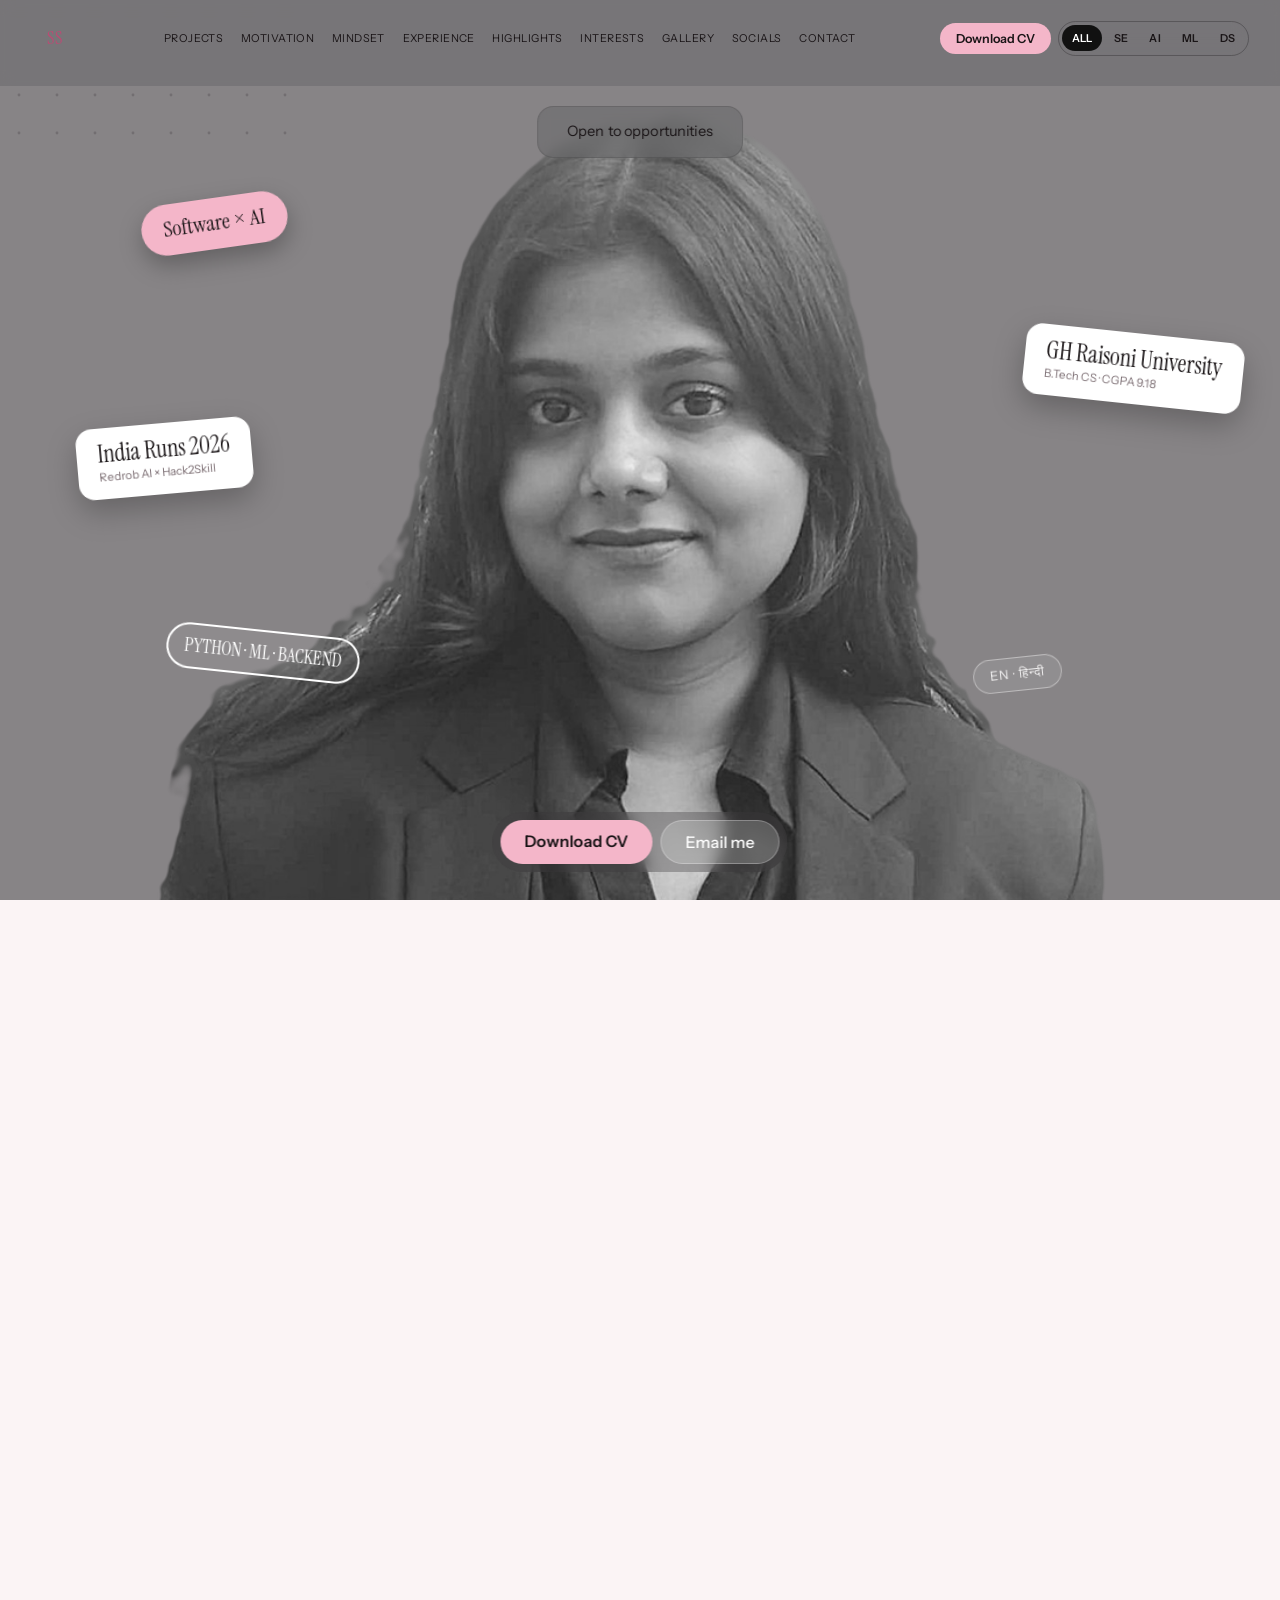
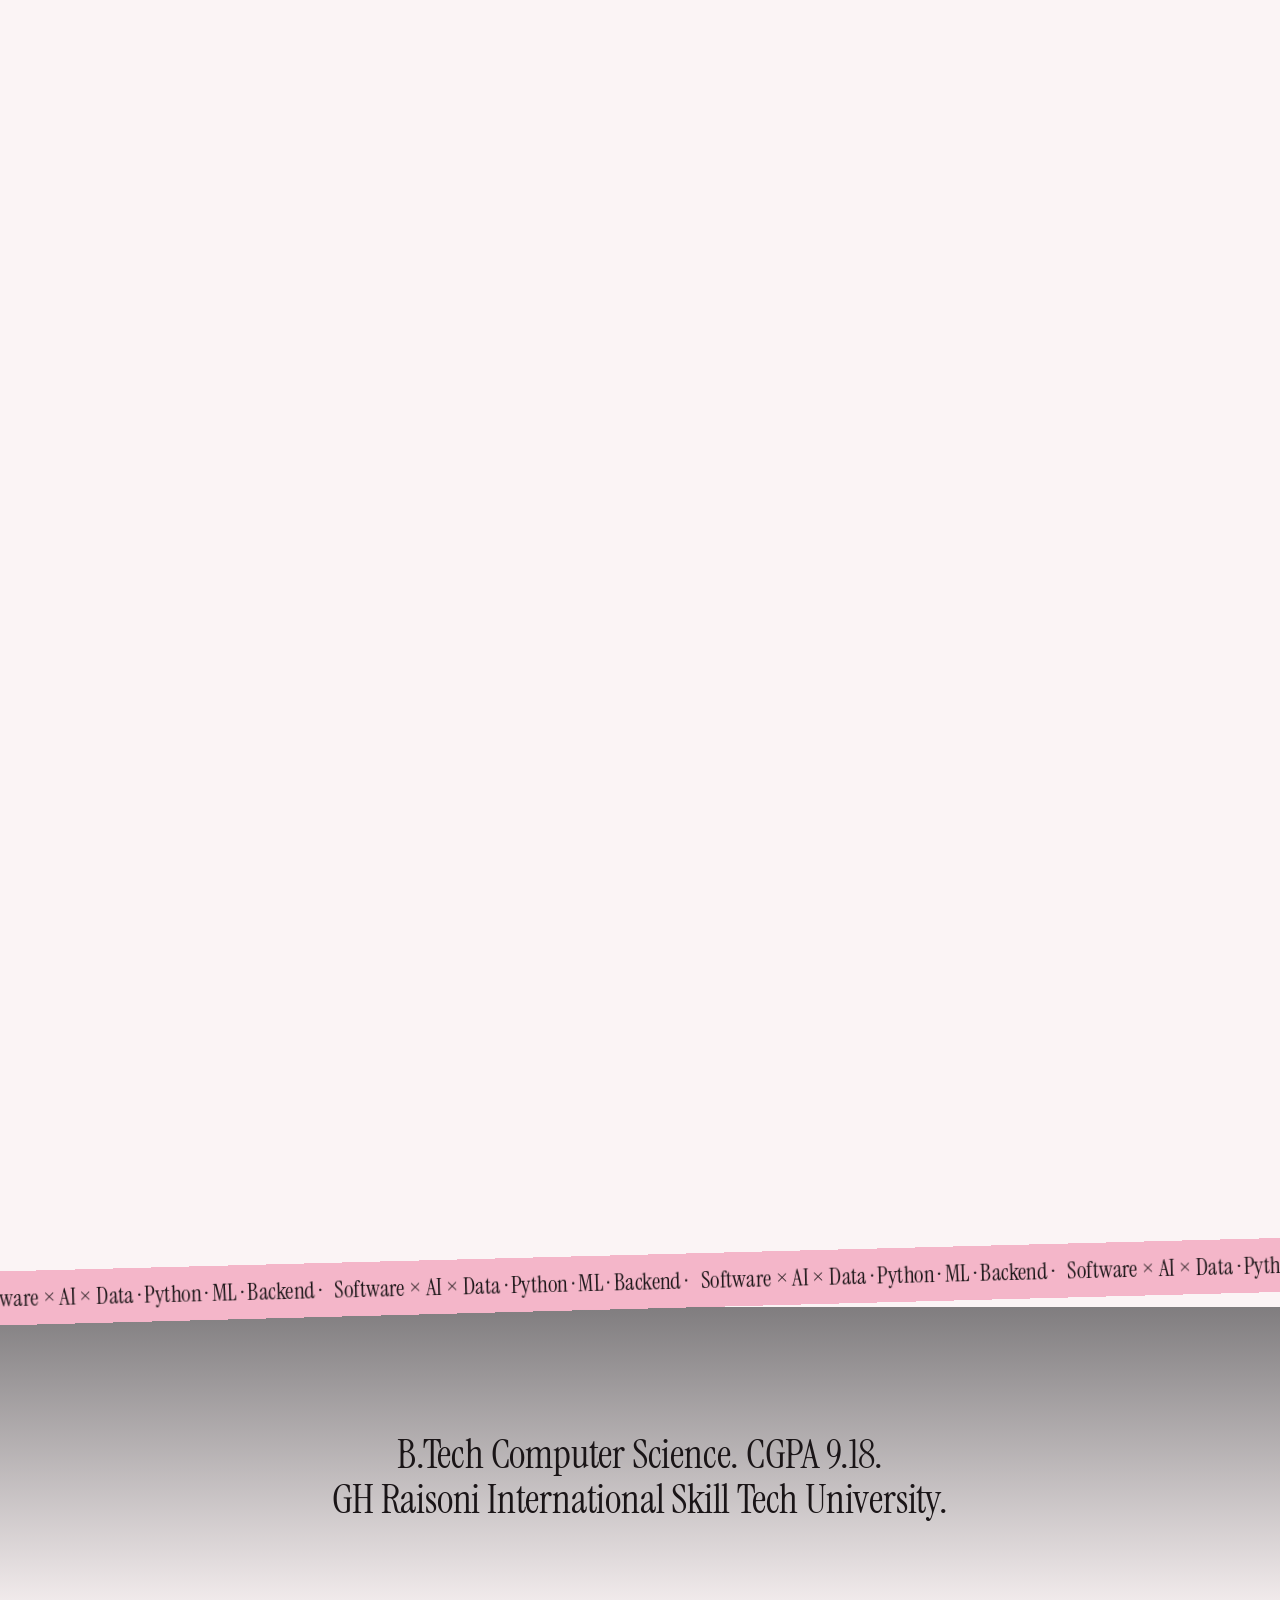
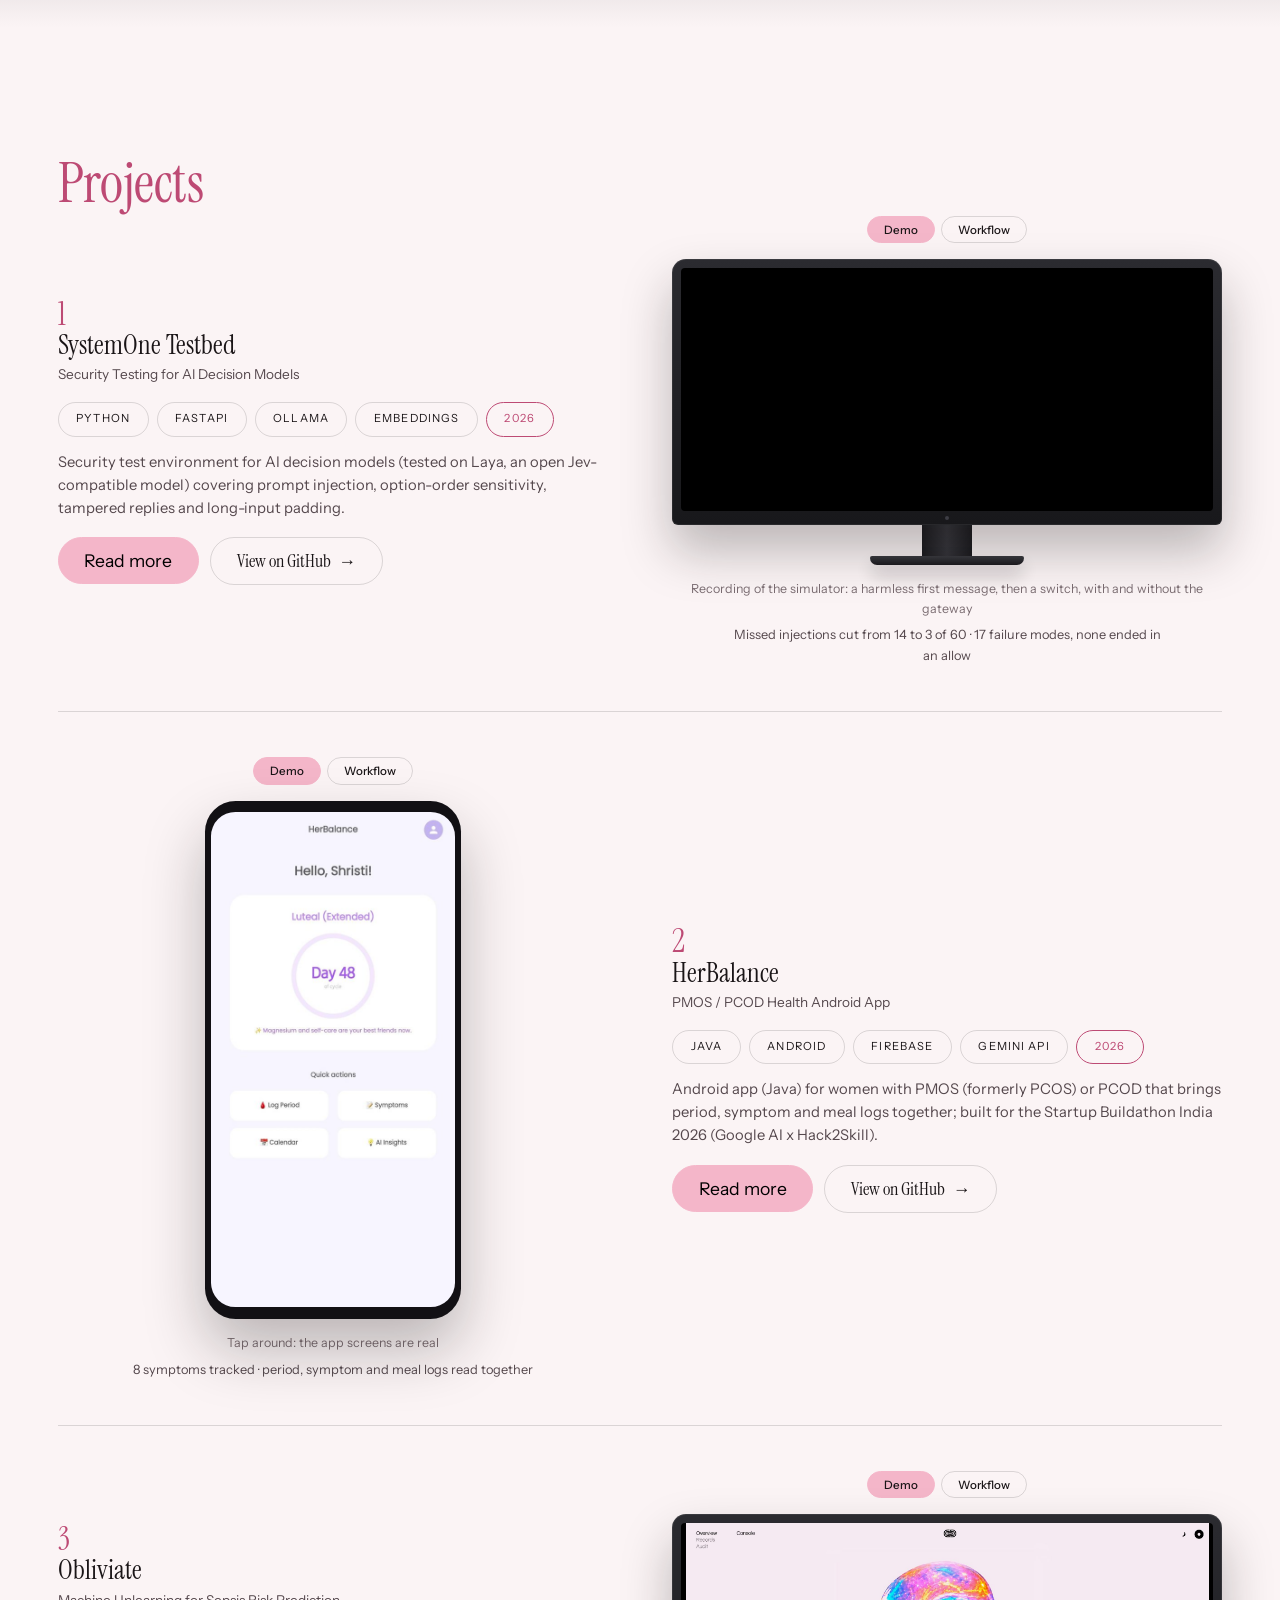
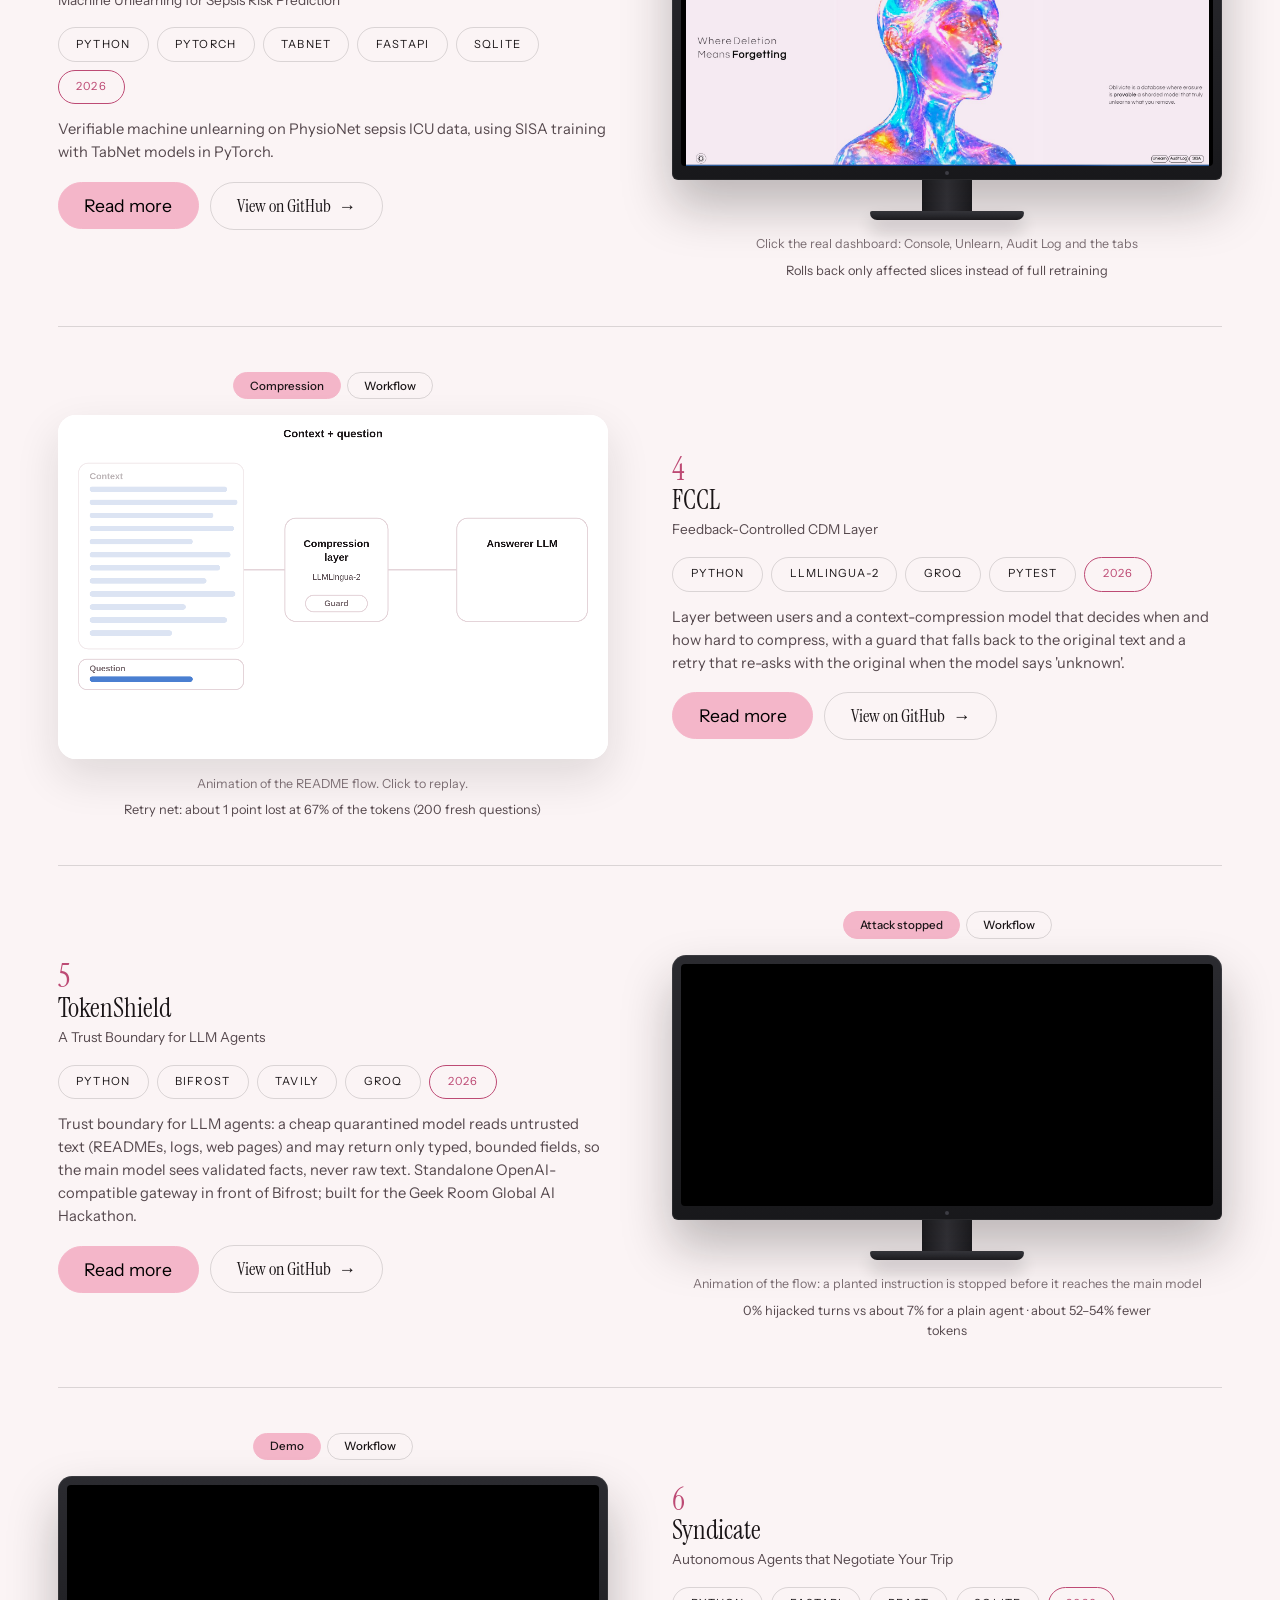
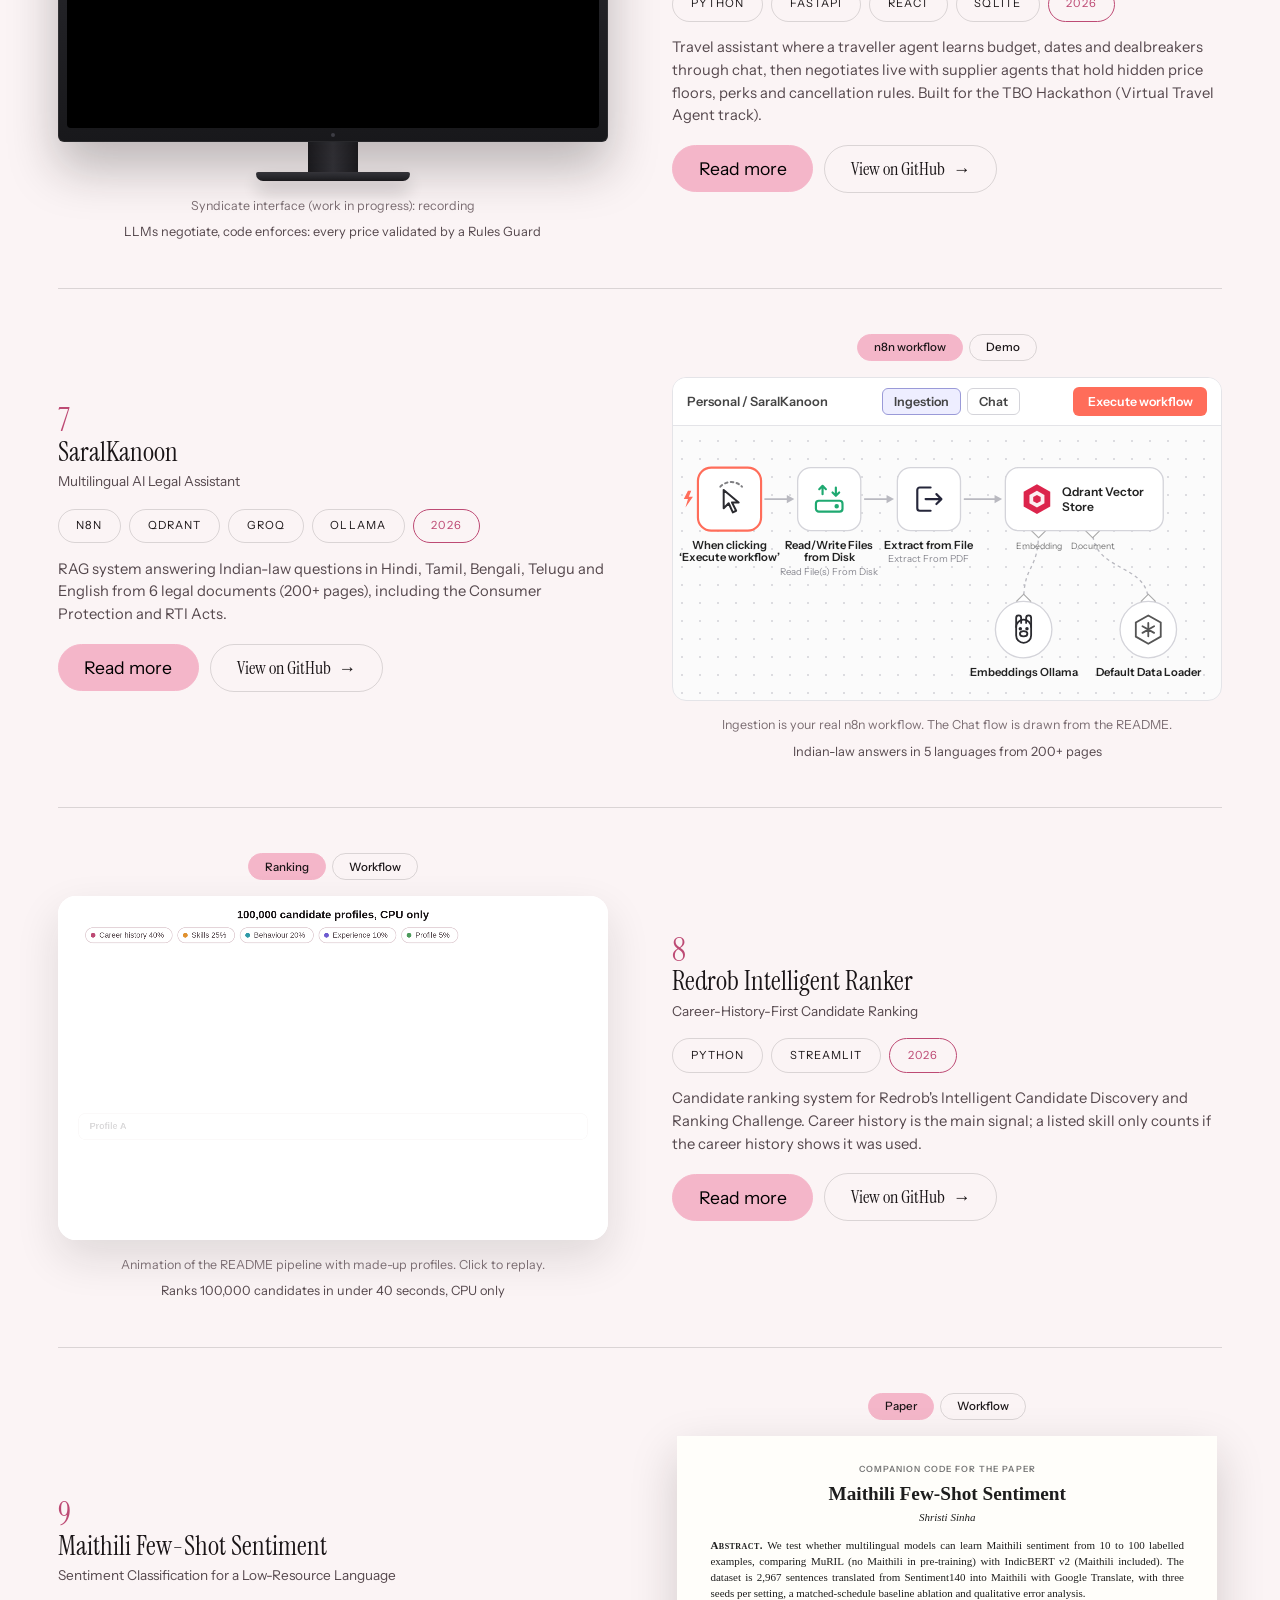
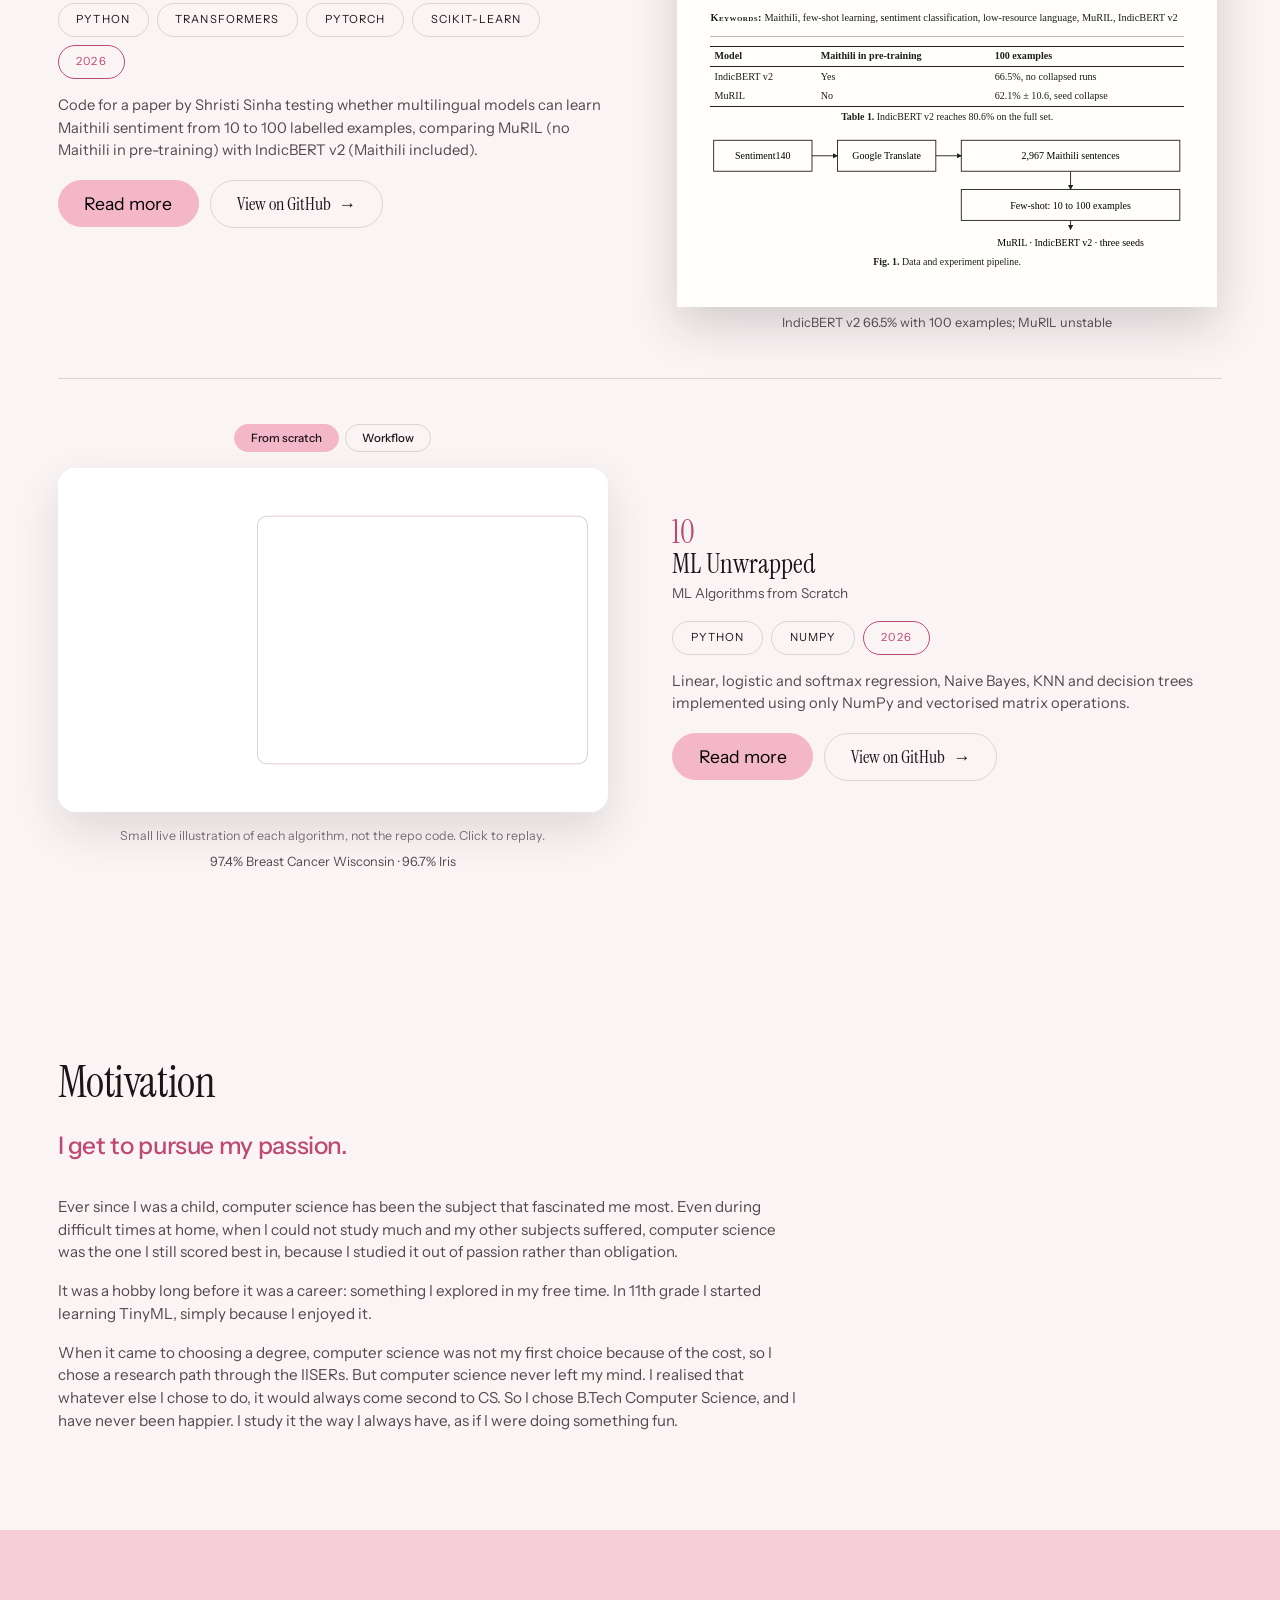
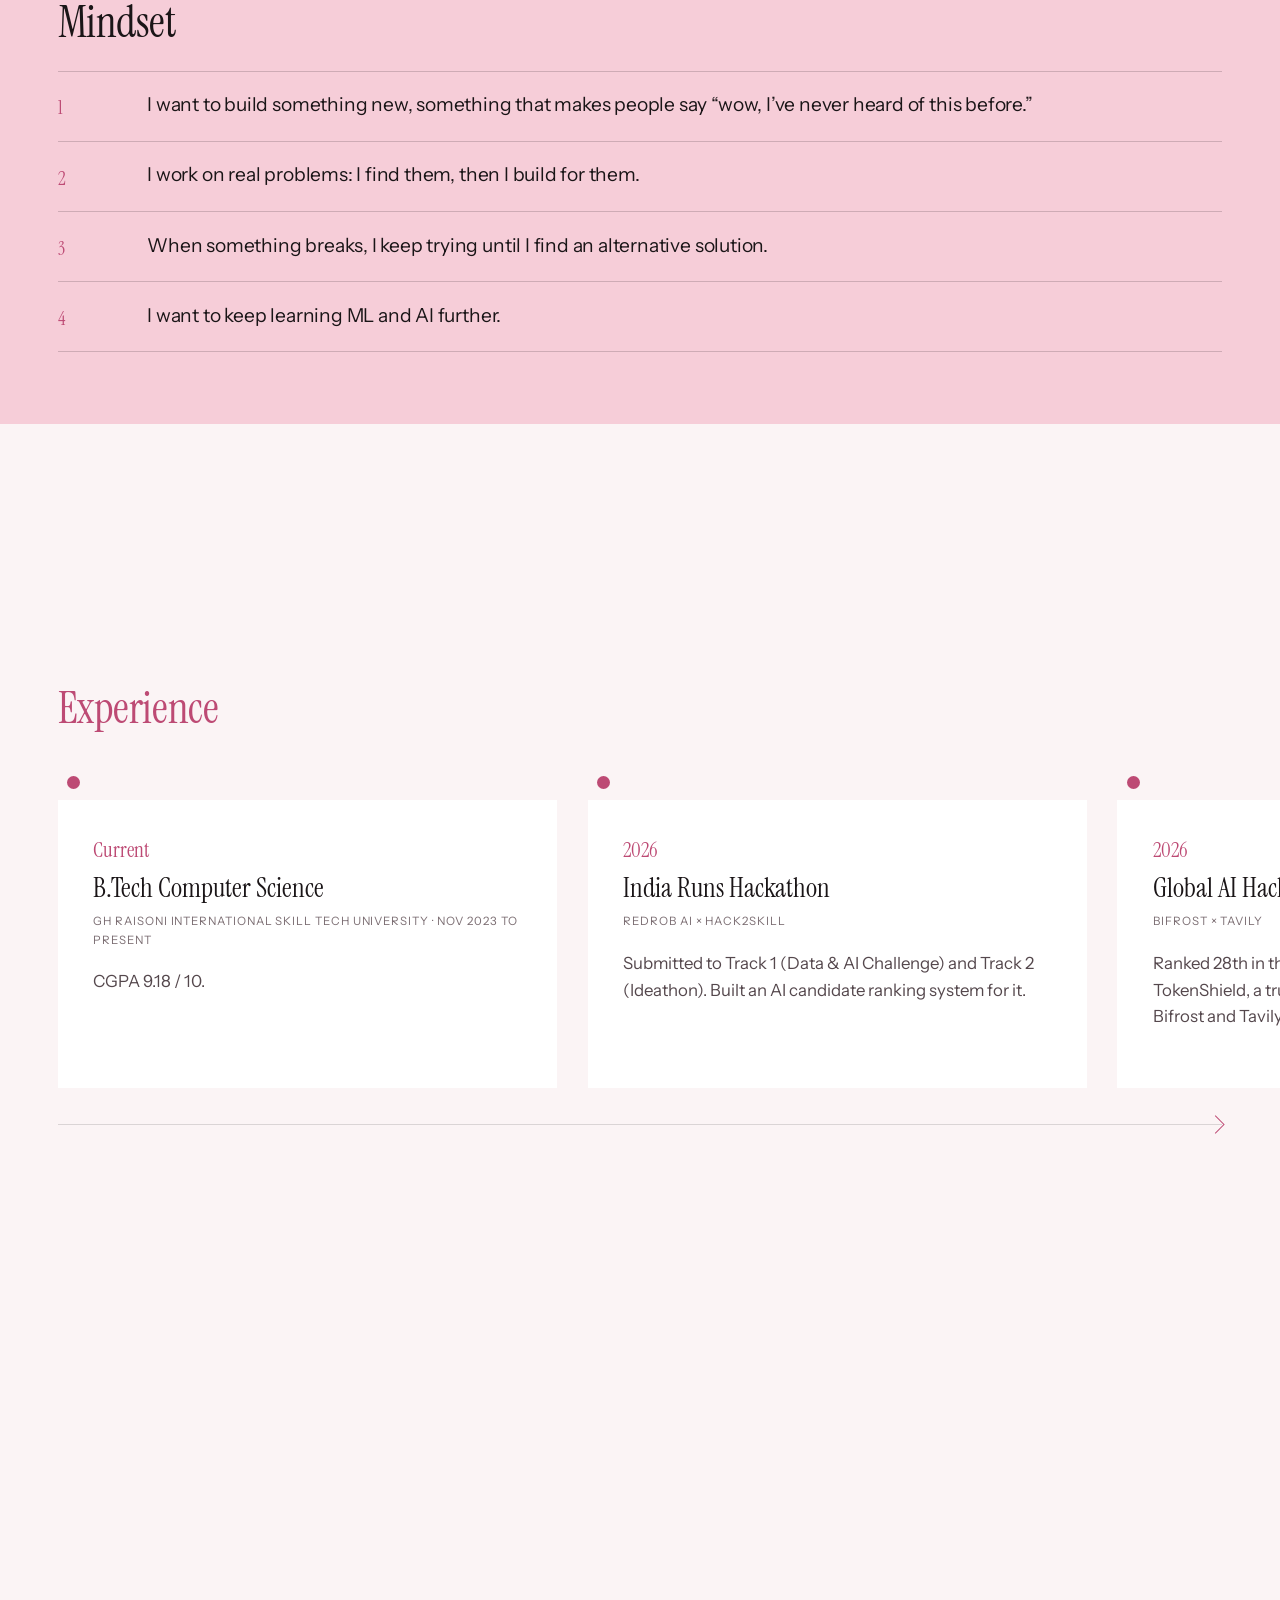
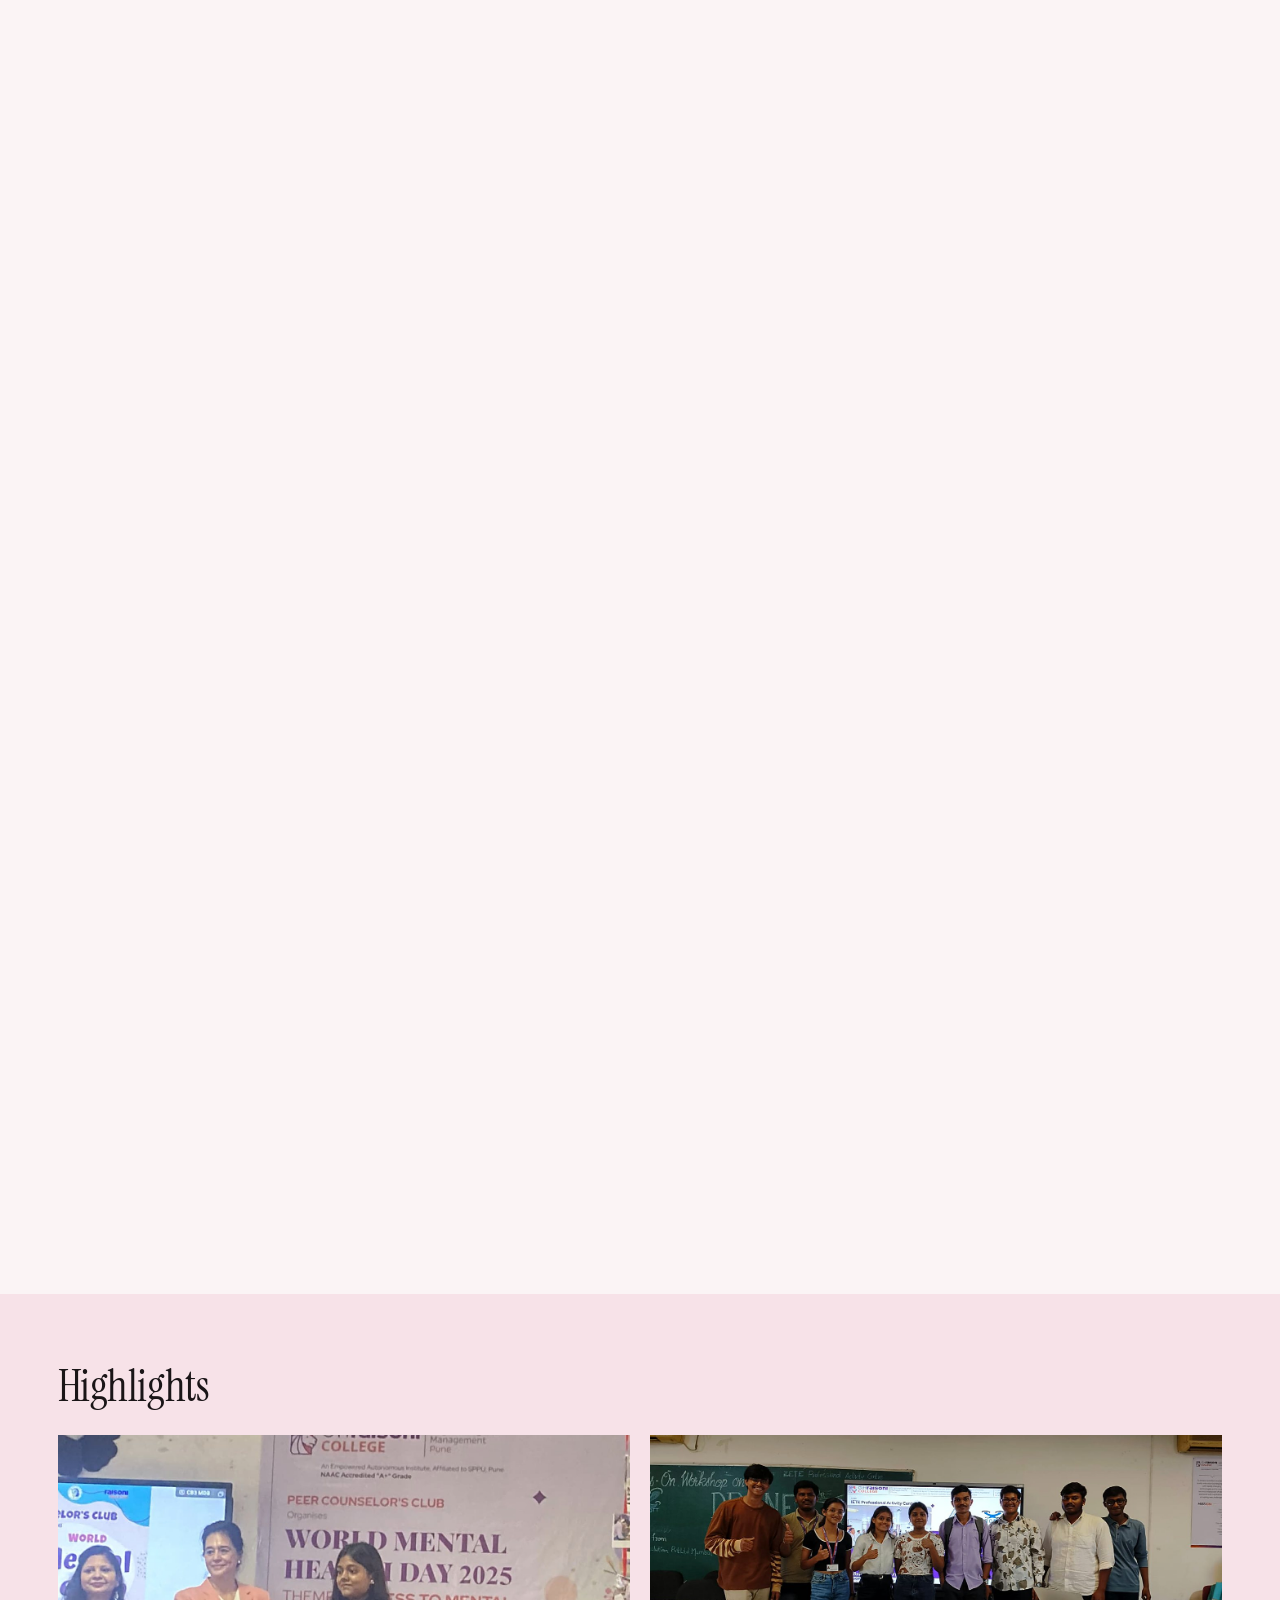
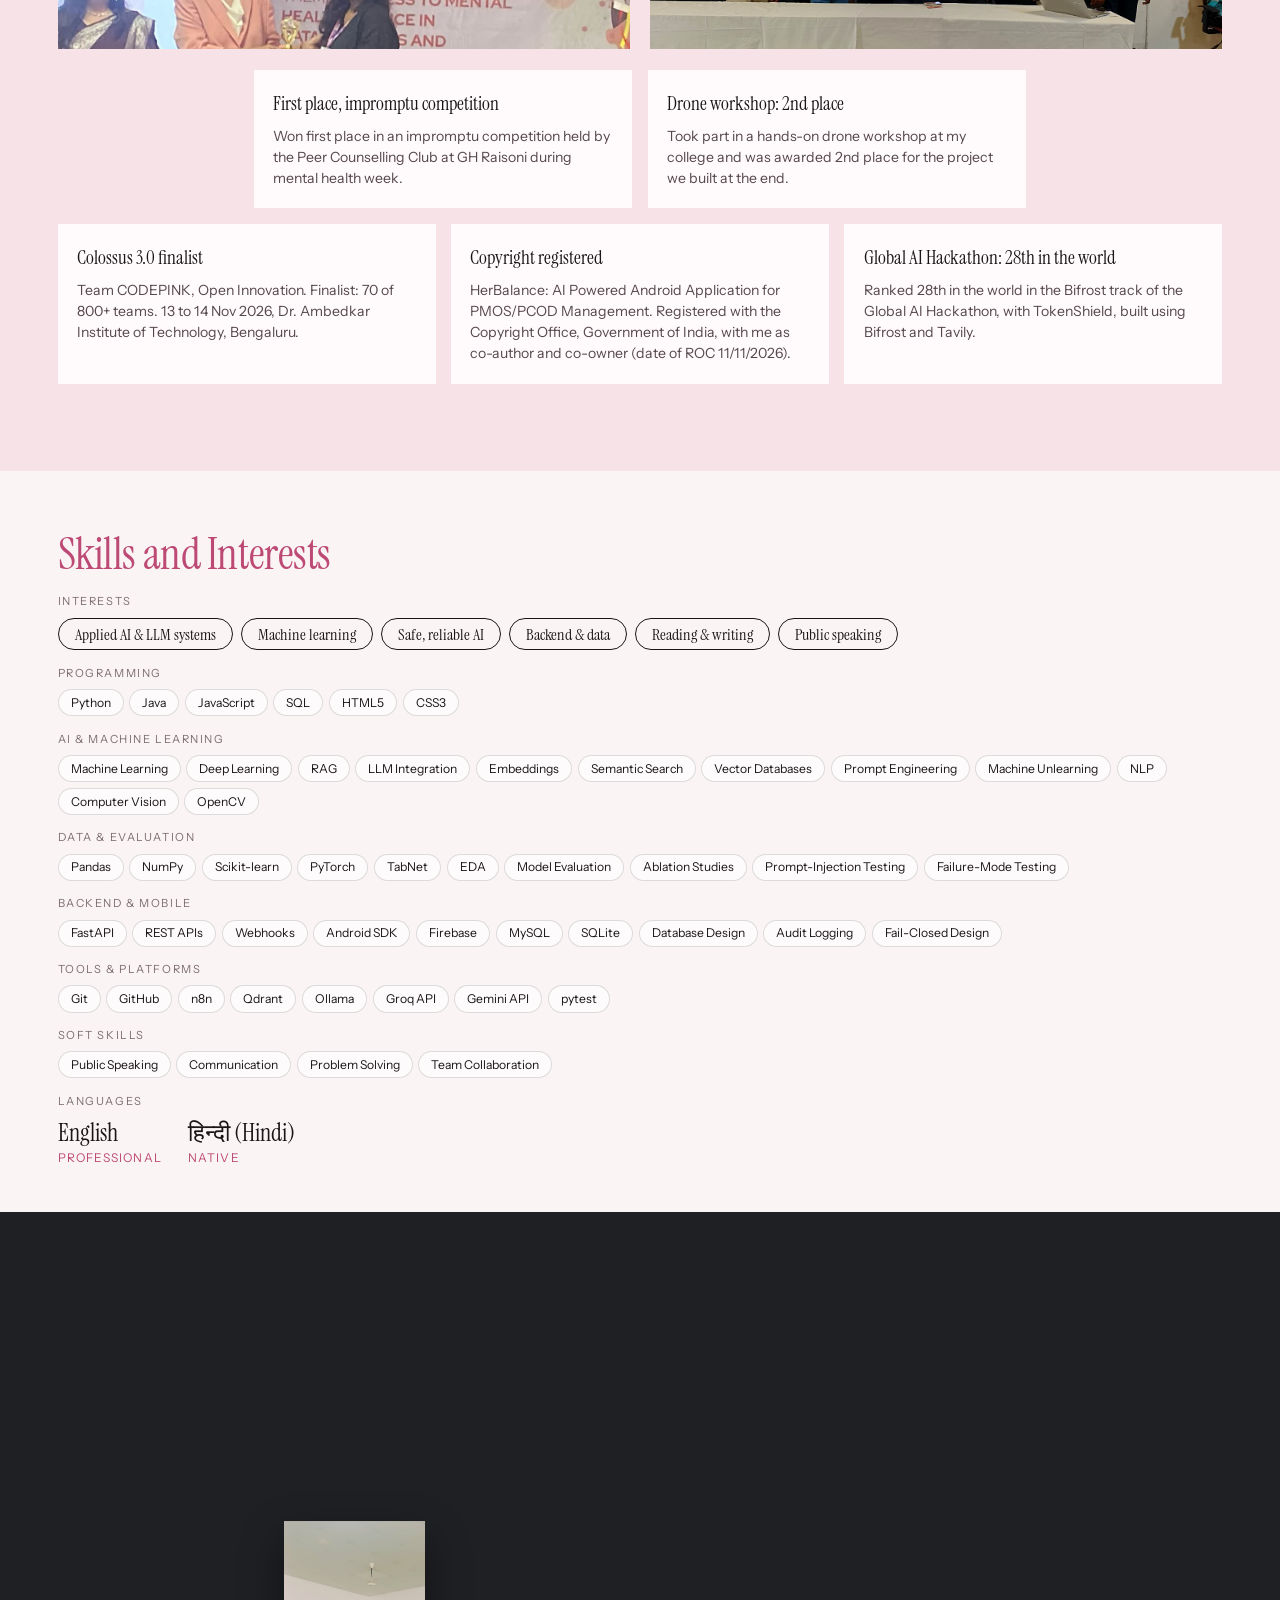
==== commit c510b6e3: "Add page structure" ====
--- a/index.html
+++ b/index.html
@@ -9,7 +9,7 @@
 <meta property="og:description" content="B.Tech Computer Science student: AI, ML and software projects.">
 <meta property="og:type" content="website">
 <link rel="icon" href="data:image/svg+xml,%3Csvg xmlns='http://www.w3.org/2000/svg' viewBox='0 0 64 64'%3E%3Ccircle cx='32' cy='32' r='32' fill='%23fbf4f5'/%3E%3Ctext x='32' y='41' text-anchor='middle' font-family='Georgia' font-size='26' fill='%23bd4a74'%3ESS%3C/text%3E%3C/svg%3E">
-<link rel="stylesheet" href="style.css?v=8">
+<link rel="stylesheet" href="style.css?v=15">
 </head>
 <body>
 
@@ -121,8 +121,8 @@
 
 <div id="toast" role="status" aria-live="polite"></div>
 
-<script src="content.js?v=8"></script>
-<script src="visuals.js?v=8"></script>
-<script src="main.js?v=8"></script>
+<script src="content.js?v=15"></script>
+<script src="visuals.js?v=15"></script>
+<script src="main.js?v=15"></script>
 </body>
 </html>
--- a/style.css
+++ b/style.css
@@ -729,3 +729,36 @@
 .mind li::before { font-size: clamp(1.2rem, 1.3vw, 1.7rem); }
 
 .mot-lead { color: var(--acc); }
+
+/* v9 */
+.sec-title { color: var(--acc); }
+.hl-photos img { aspect-ratio: 16 / 6; }
+.hl-cards { grid-template-columns: repeat(auto-fit, minmax(240px, 1fr)); }
+#projects .sec-title { margin-bottom: clamp(.4rem, 1.5vh, 1rem); }
+#projects .prow:first-child { padding-top: clamp(1rem, 3vh, 2rem); }
+#contact { text-align: center; display: flex; flex-direction: column; align-items: center; }
+#contact .avatar { margin: 0 auto 1.2rem; }
+#contact .contact-row { justify-content: center; }
+#contact .contact-big { text-align: center; }
+footer { text-align: center; }
+@media (min-width: 1500px) { .hl-cards { grid-template-columns: repeat(5, 1fr); } }
+
+/* v12: no progress bar, no heading underlines, rotating photo stack */
+#scroll-progress { display: none !important; }
+.sec-title { border-bottom: 0 !important; padding-bottom: 0; }
+#motivation .sec-title, #mindset .sec-title, #highlights .sec-title { color: var(--ink); }
+#projects .sec-title { font-size: clamp(2.8rem, 4.4vw, 6rem); margin-bottom: 0; }
+#projects .prow:first-child { padding-top: .4rem; }
+.fan { position: relative; display: block; height: clamp(320px, 36vw, 700px); overflow: hidden; margin-top: 1rem; }
+.fan .photo { position: absolute; left: 50%; bottom: -4%; width: clamp(150px, 20vw, 400px); margin: 0; border: 6px solid #fff; border-bottom: 0; transform-origin: bottom center; transition: transform 1s cubic-bezier(.5, .05, .2, 1), opacity .4s; cursor: pointer; will-change: transform; }
+.fan .photo.main { border-bottom: 0; margin: 0; }
+.fan .photo:hover { translate: none; }
+
+/* v14: story canvases, highlights pyramid, no script signature */
+.scn { display: block; width: 100%; max-width: 640px; margin: 0 auto; aspect-ratio: 8 / 5; border-radius: 18px; background: #fff; box-shadow: 0 18px 44px rgba(26,21,23,.12); cursor: pointer; }
+#signature { display: none !important; }
+#hl-cards { display: block !important; }
+.hl-row { display: flex; justify-content: center; gap: clamp(.8rem, 1.2vw, 1.6rem); margin-bottom: clamp(.8rem, 1.2vw, 1.6rem); }
+.hl-row .hl-card { flex: 0 0 calc((100% - 2 * clamp(.8rem, 1.2vw, 1.6rem)) / 3); max-width: calc((100% - 2 * clamp(.8rem, 1.2vw, 1.6rem)) / 3); }
+@media (max-width: 860px) { .hl-row { flex-direction: column; } .hl-row .hl-card { flex: 1 1 auto; max-width: none; } }
+footer { padding-top: clamp(150px, 11vw, 230px) !important; }
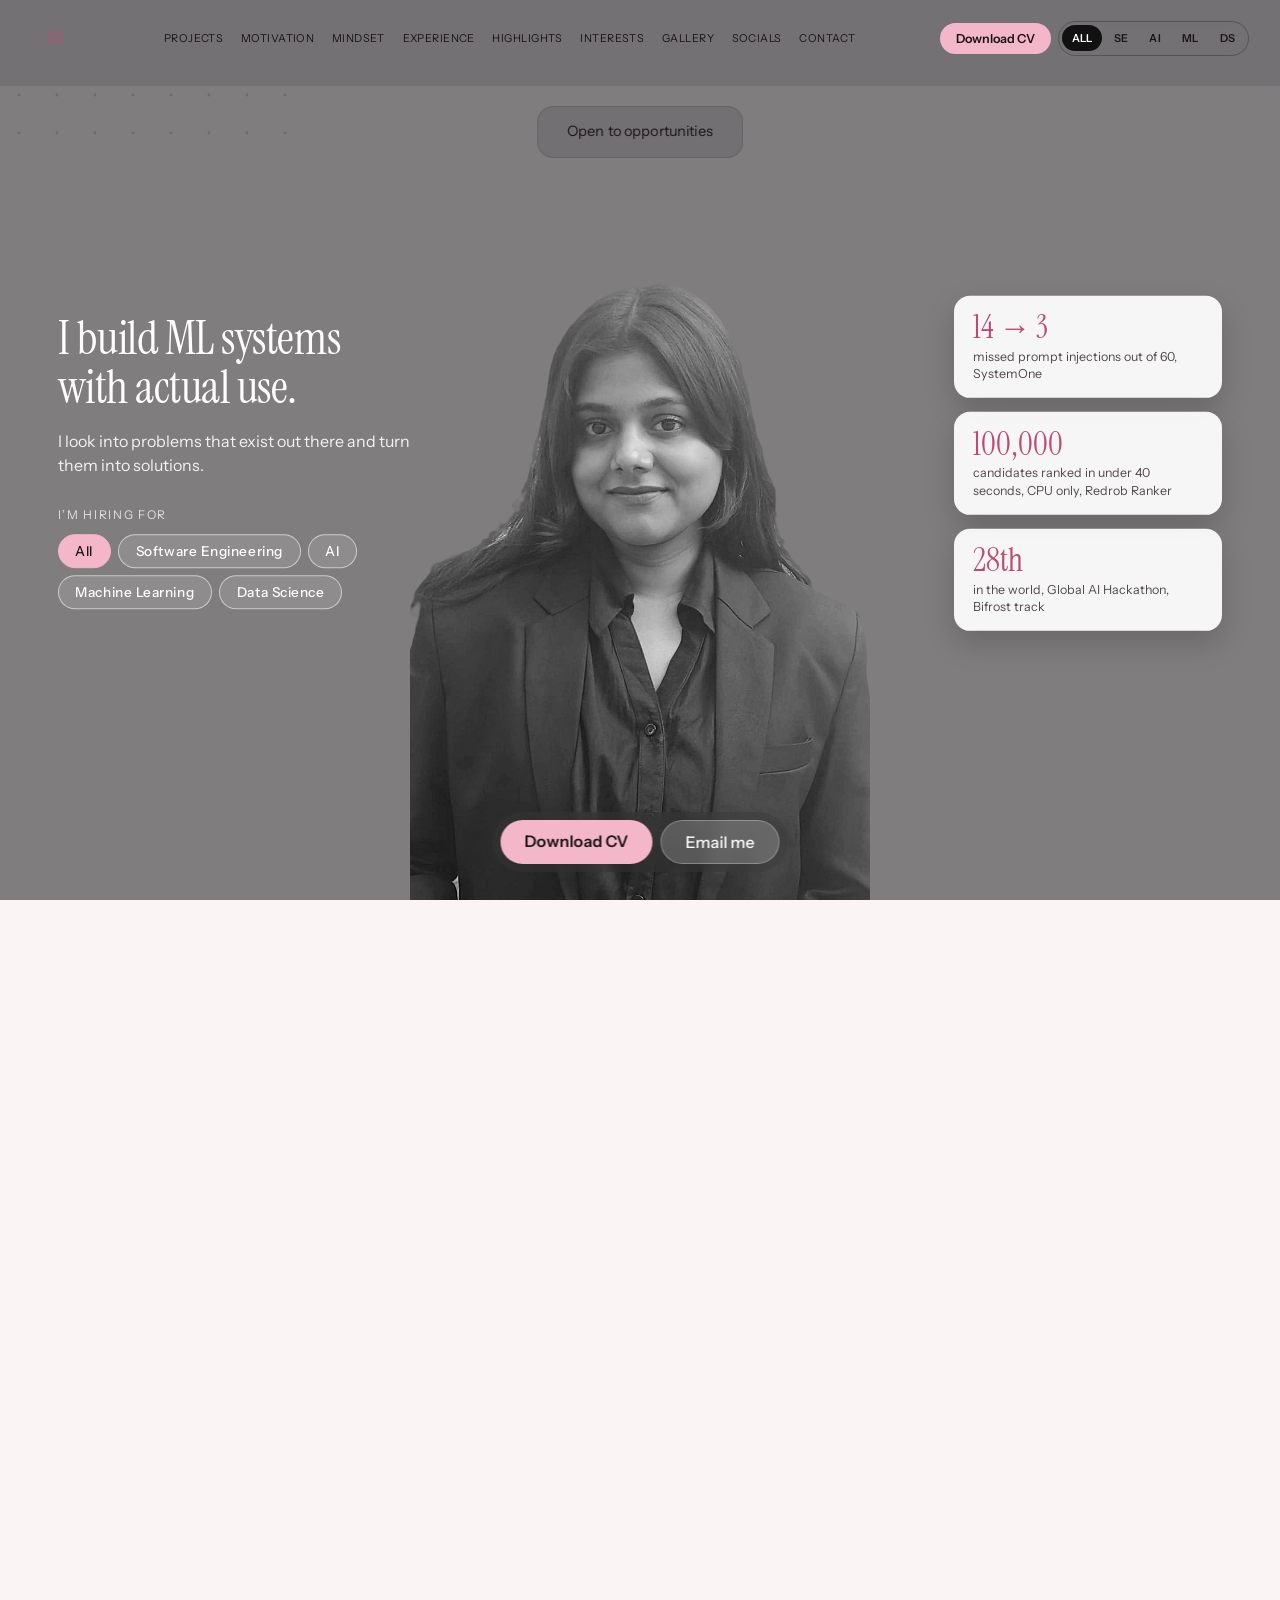
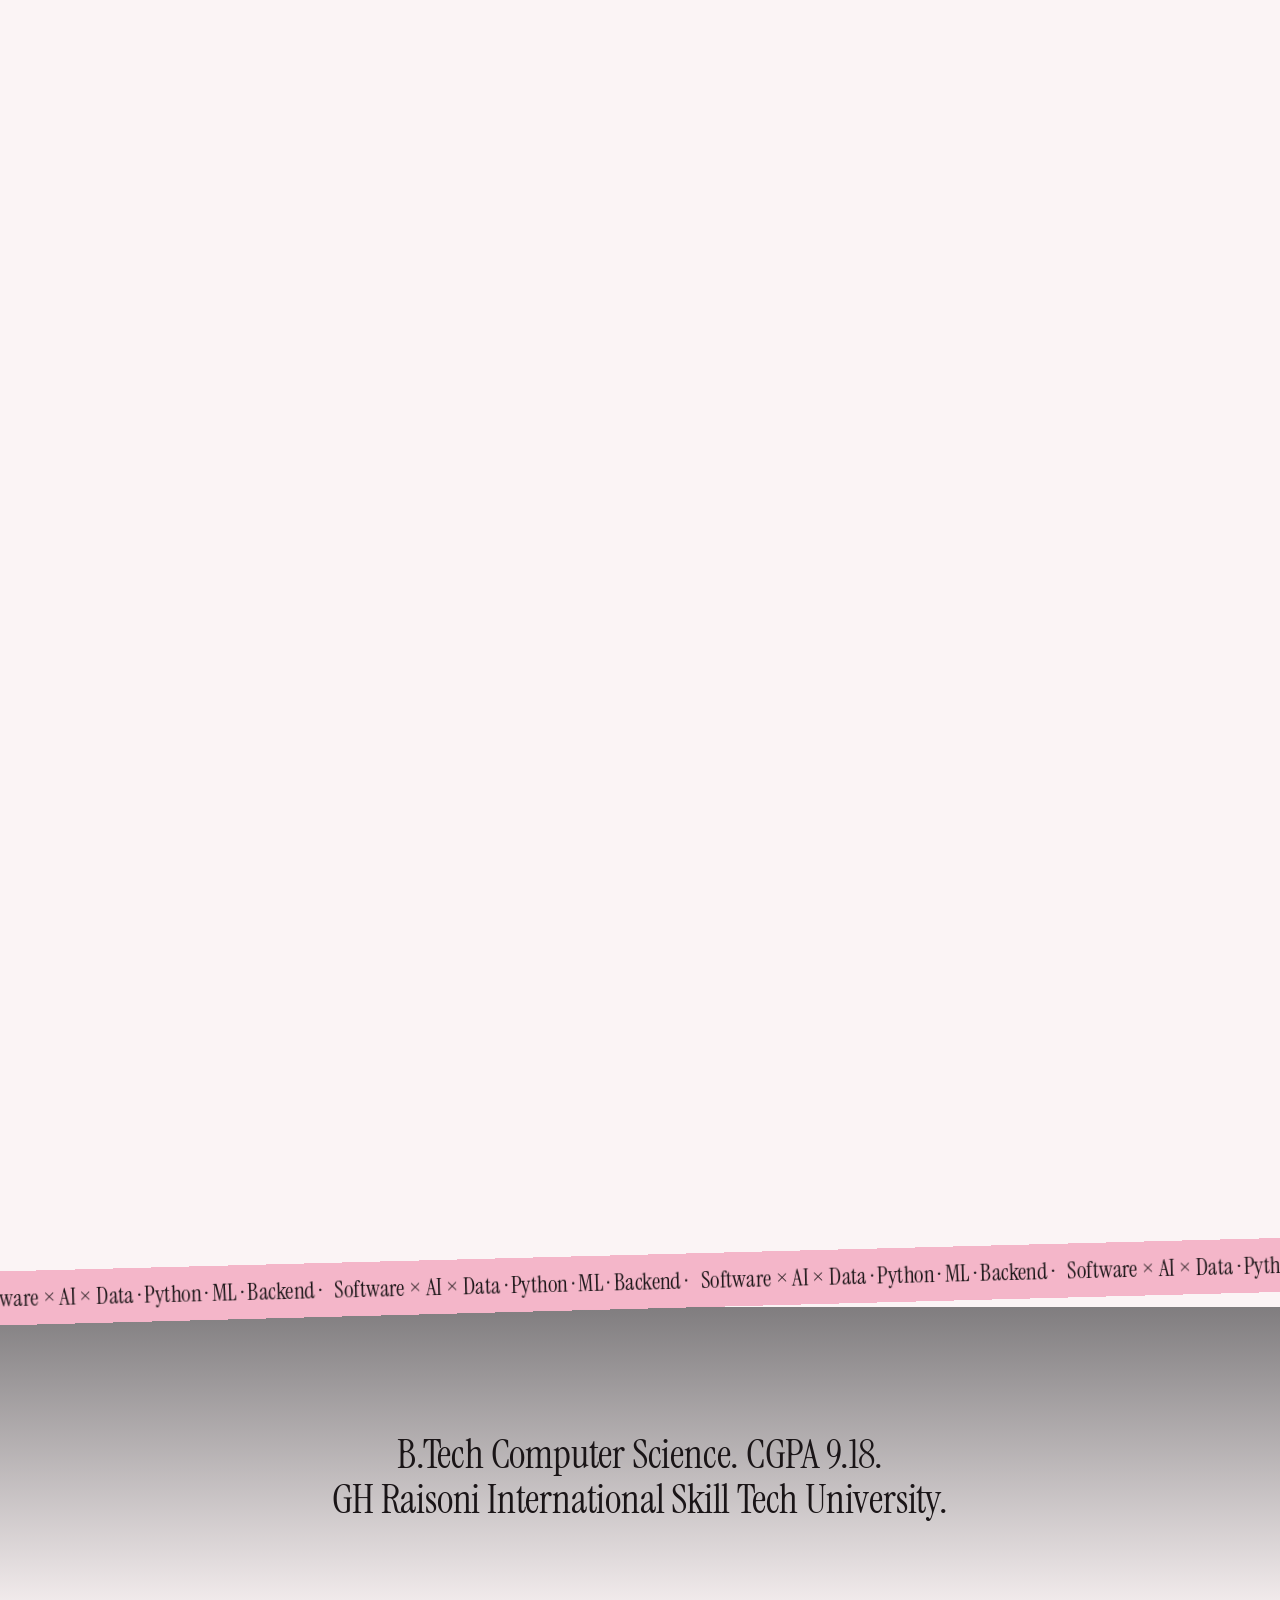
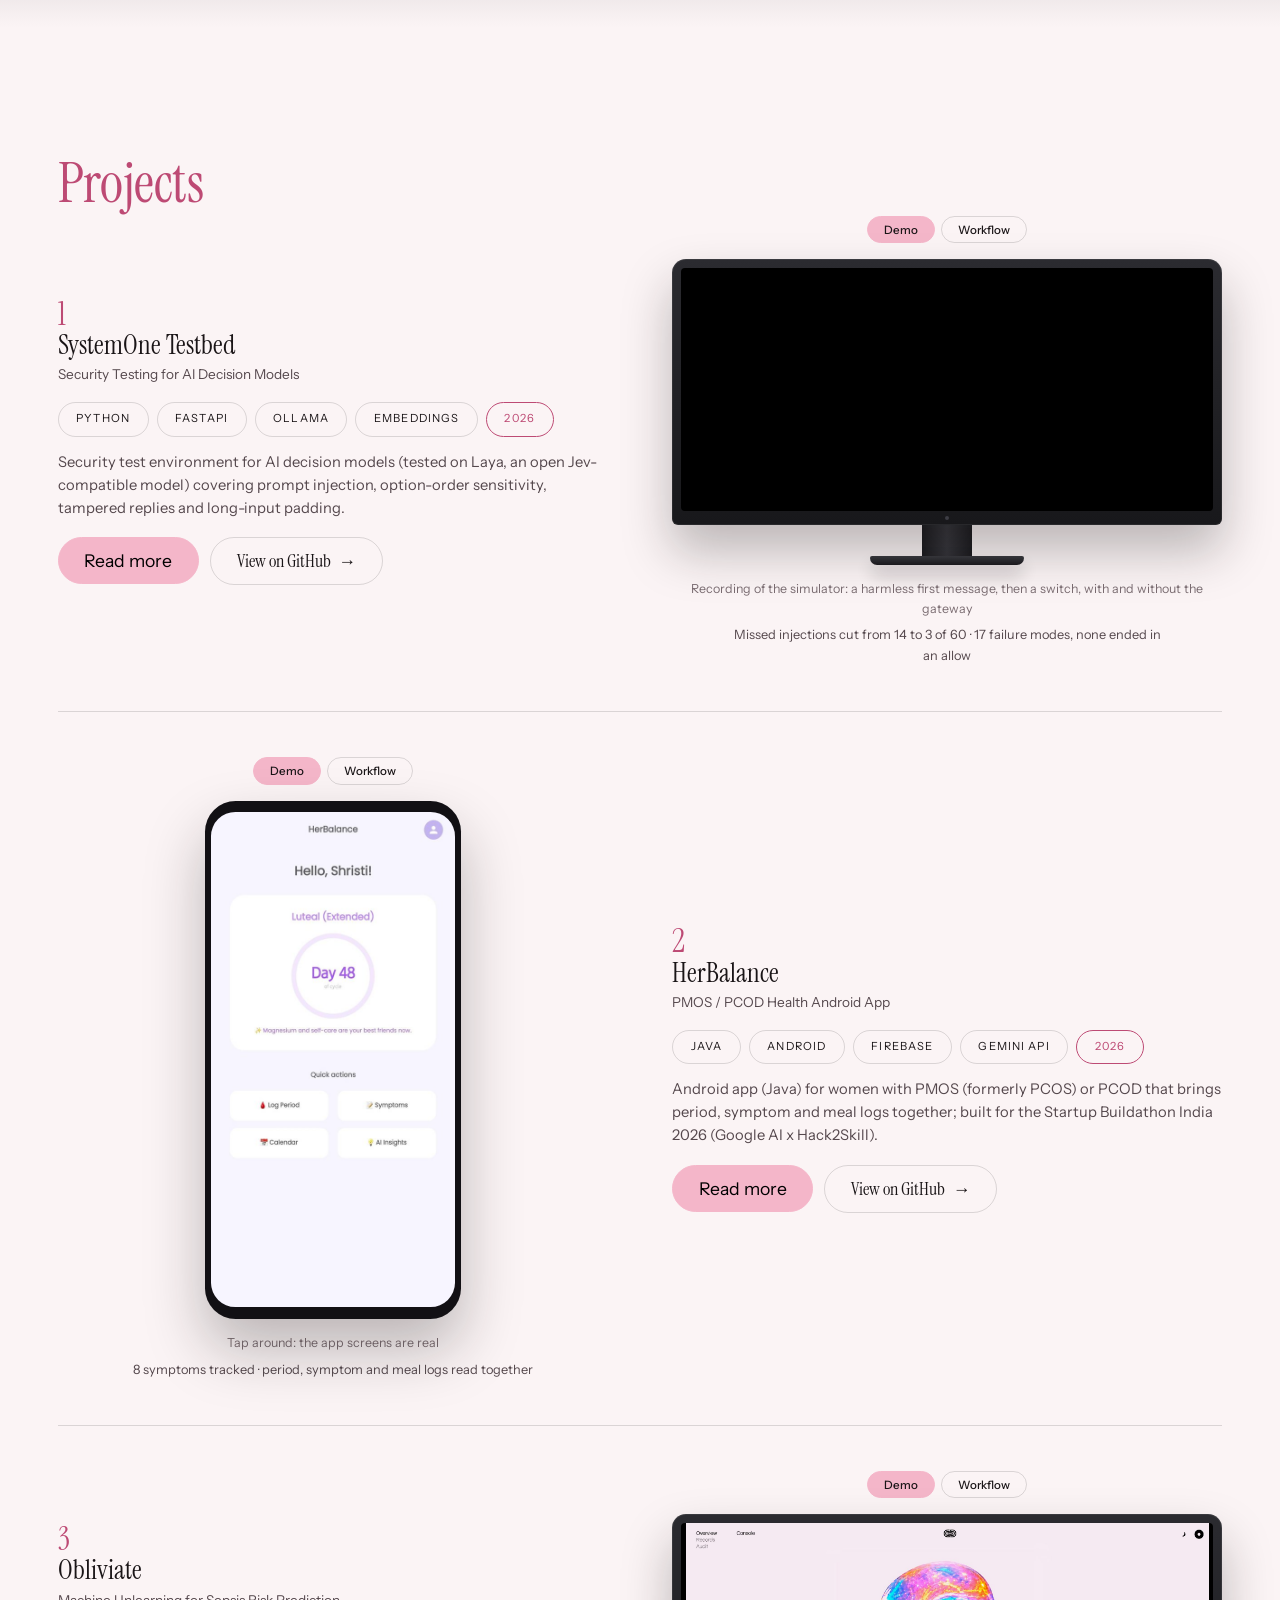
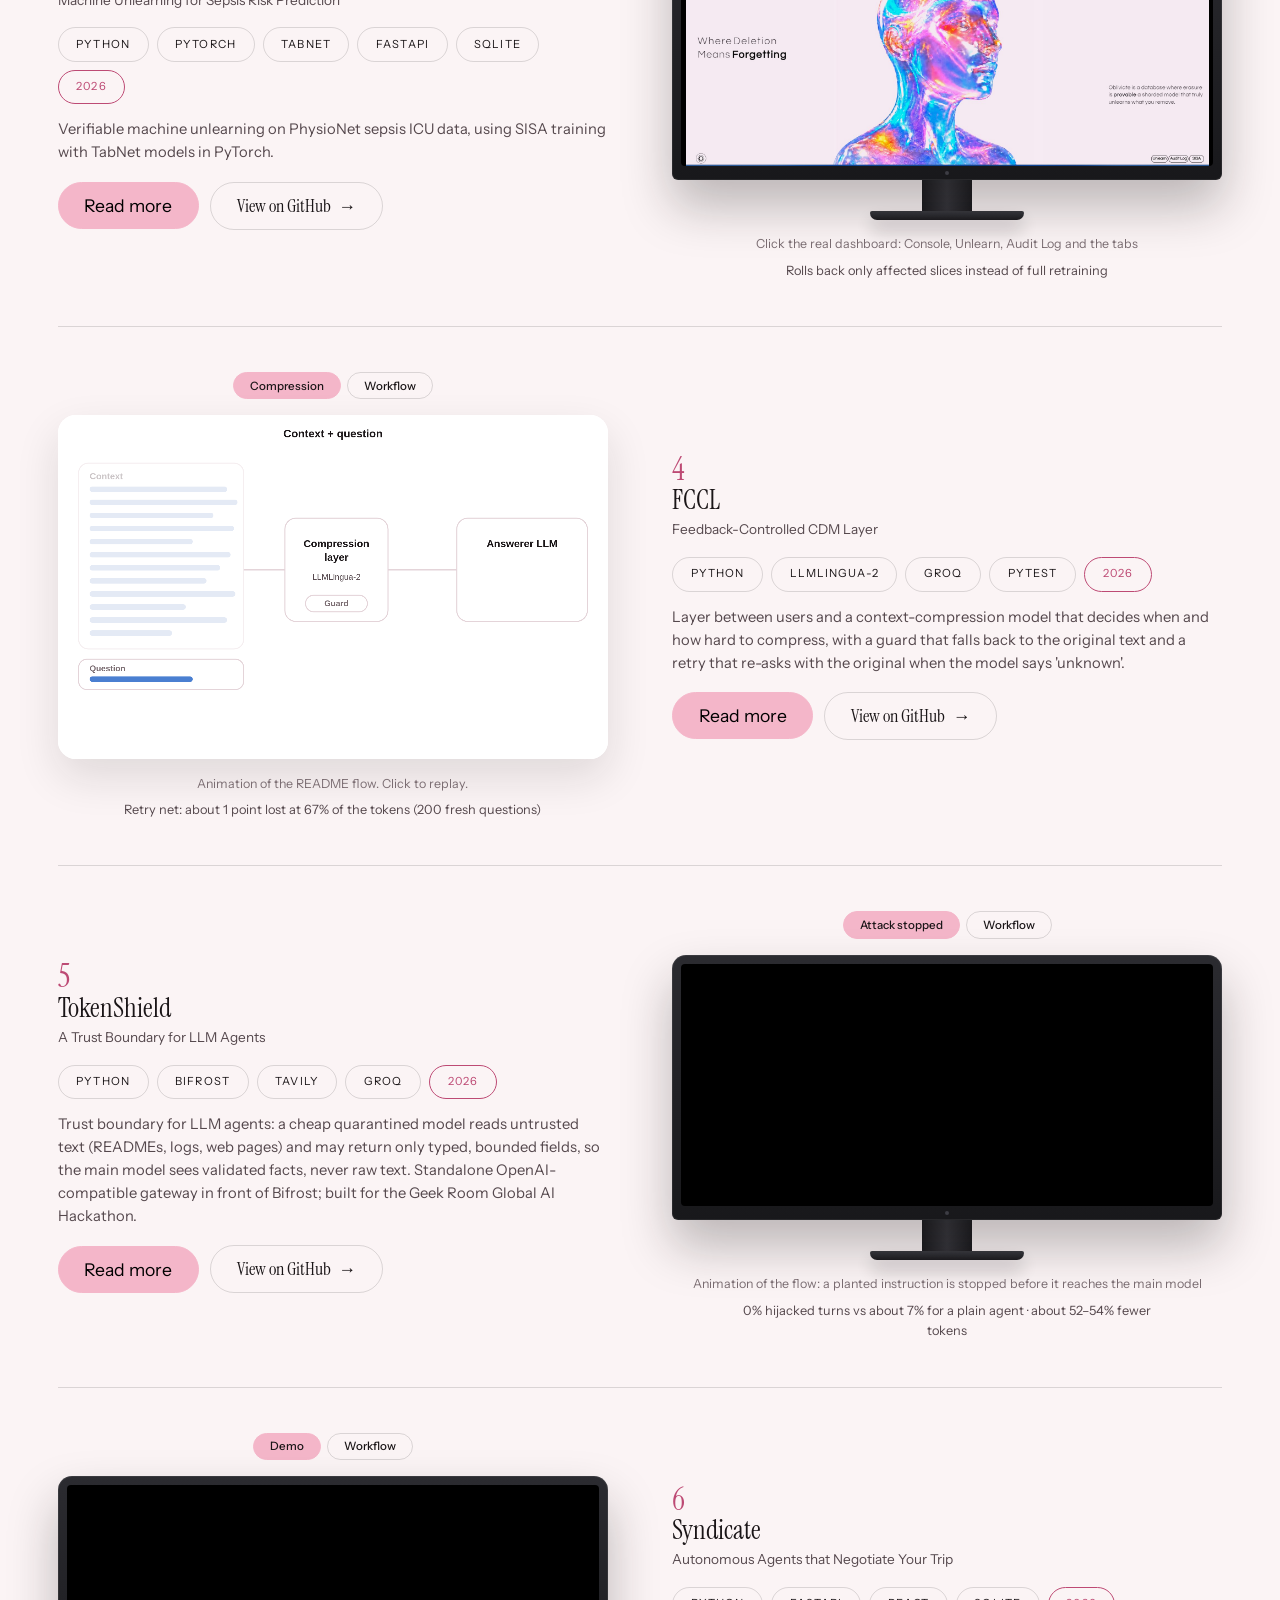
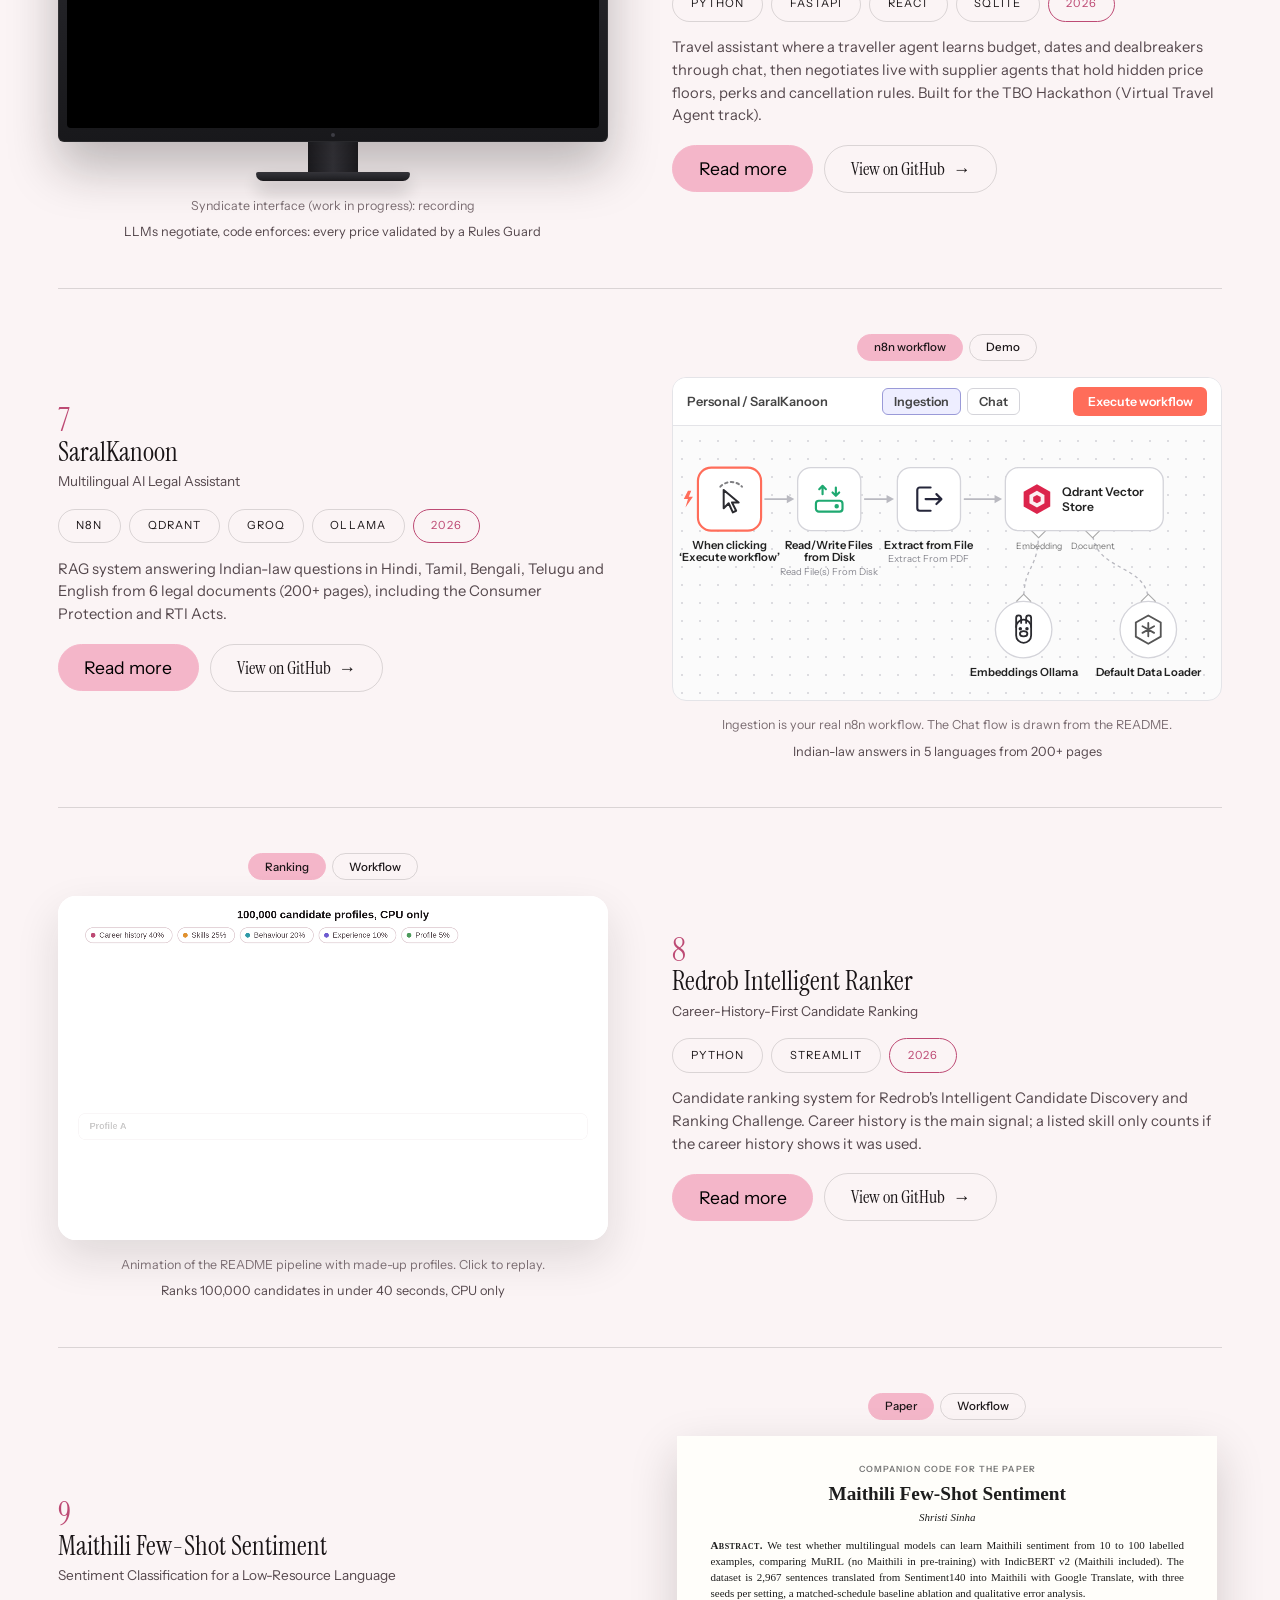
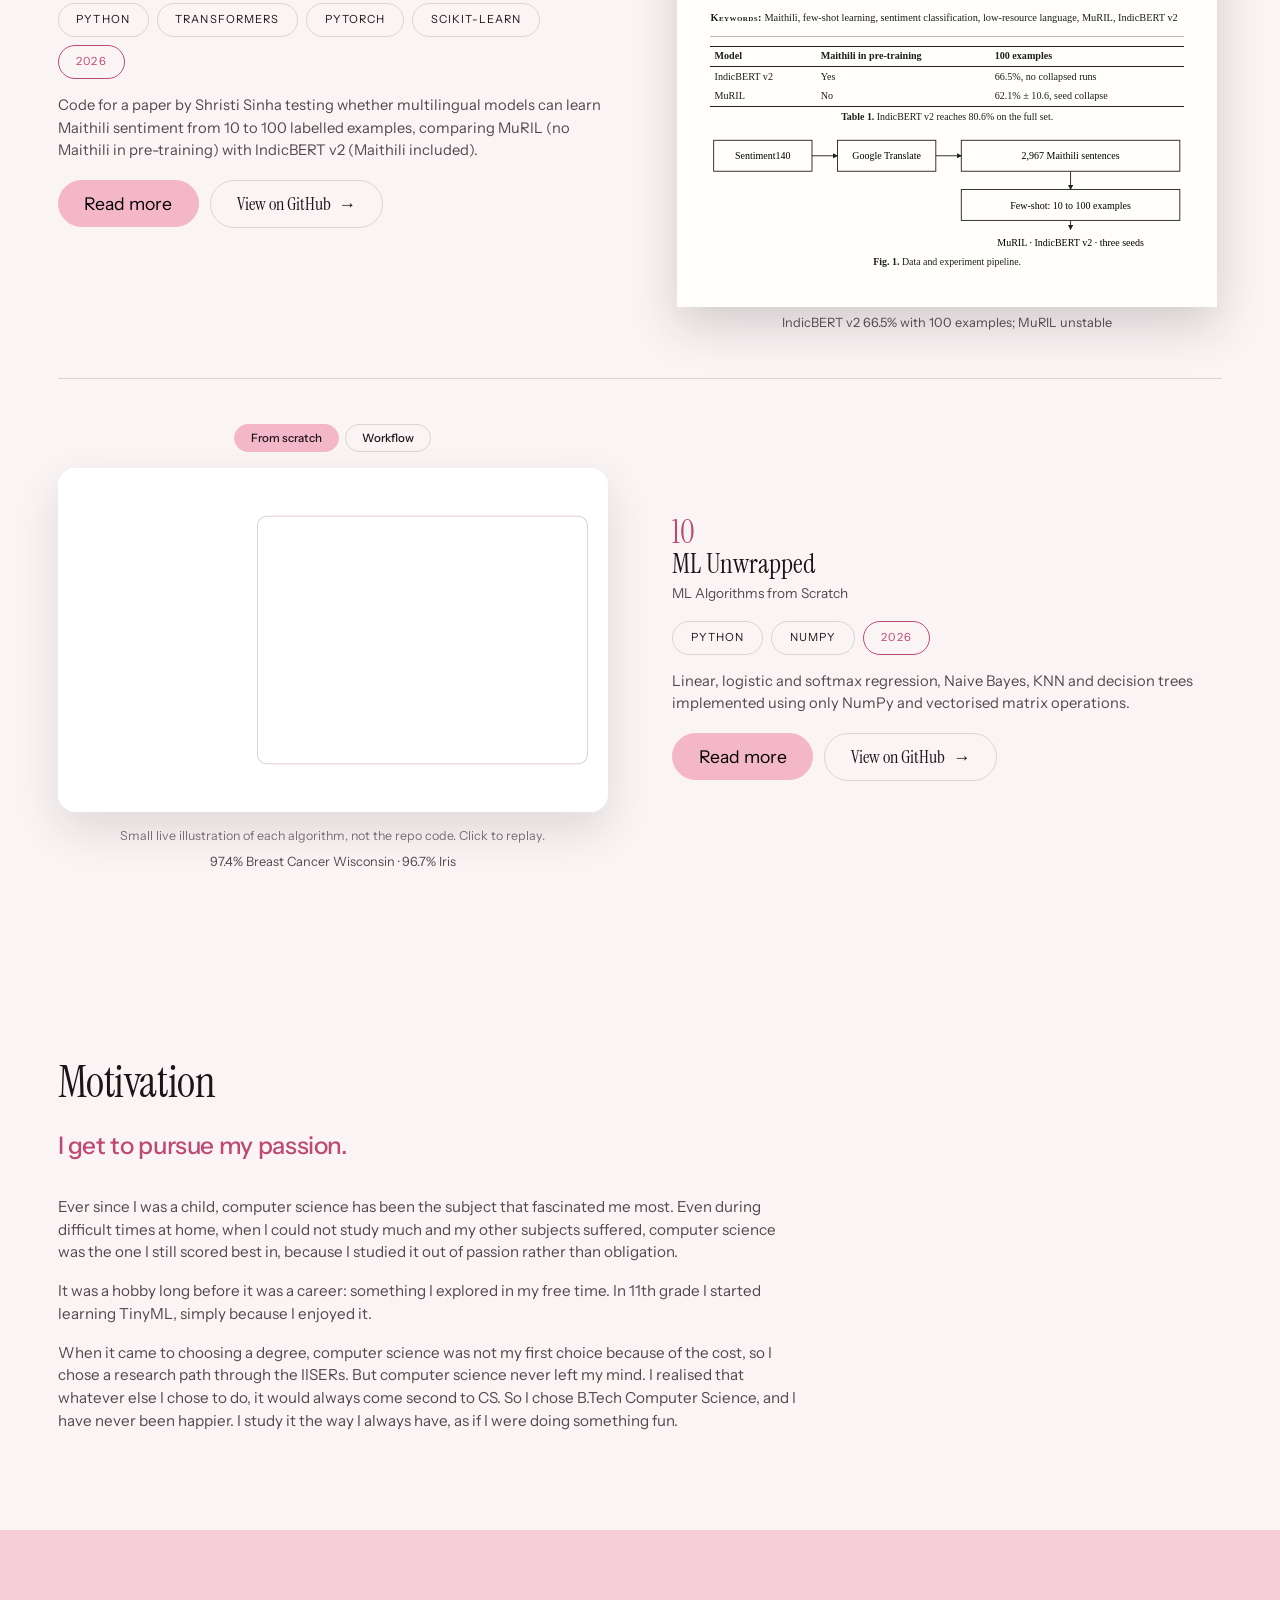
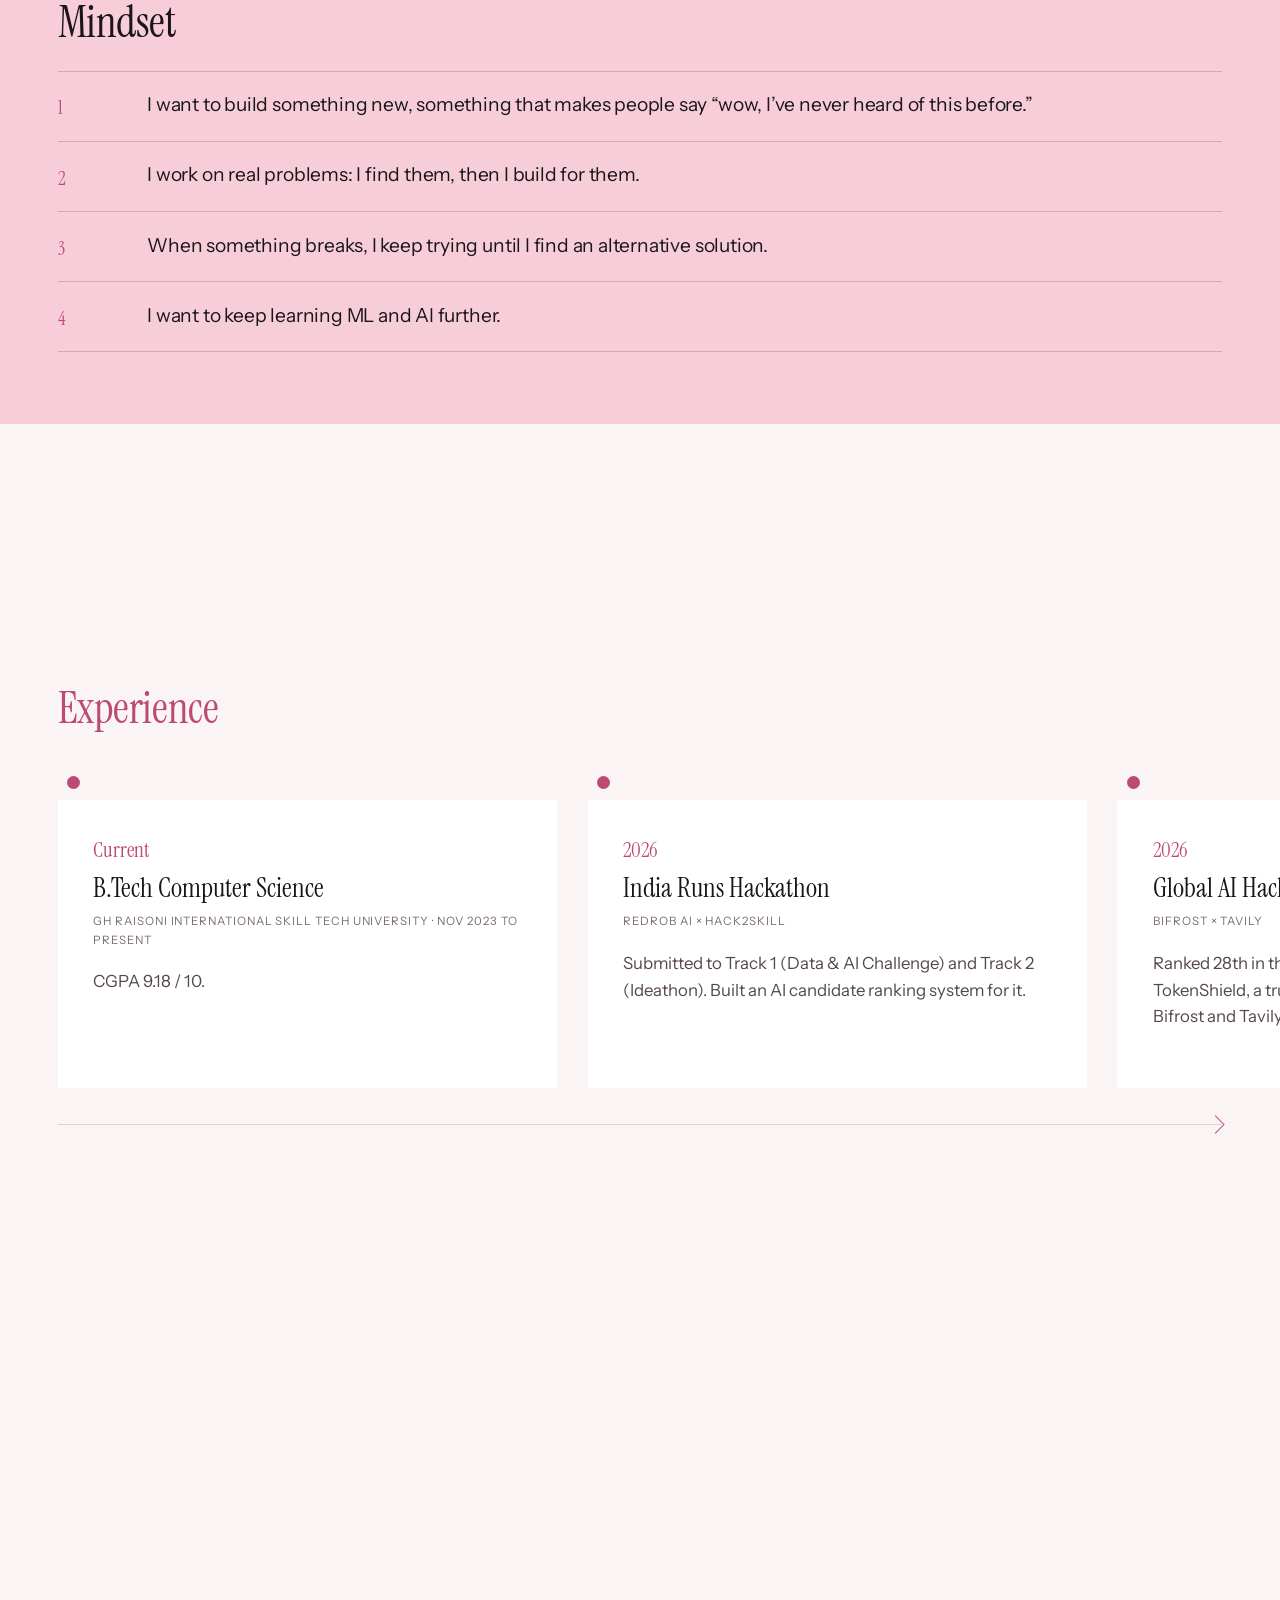
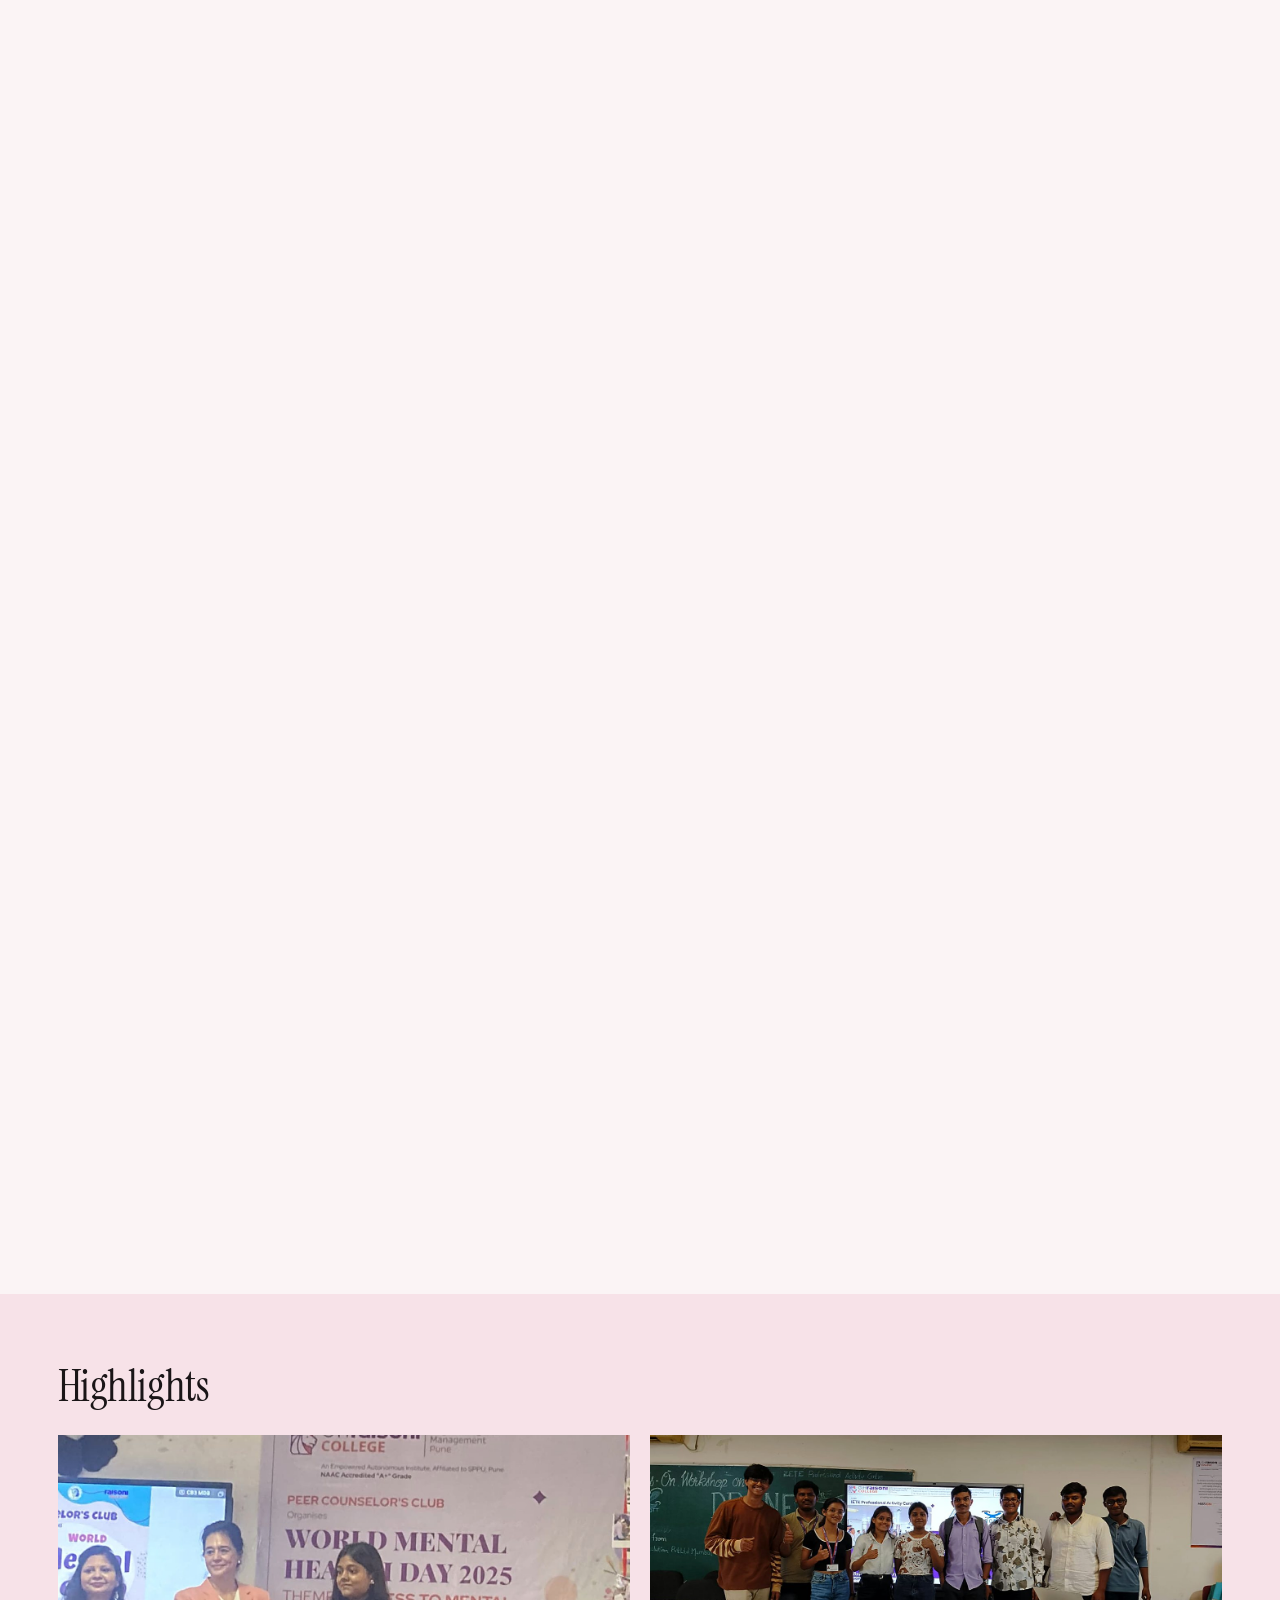
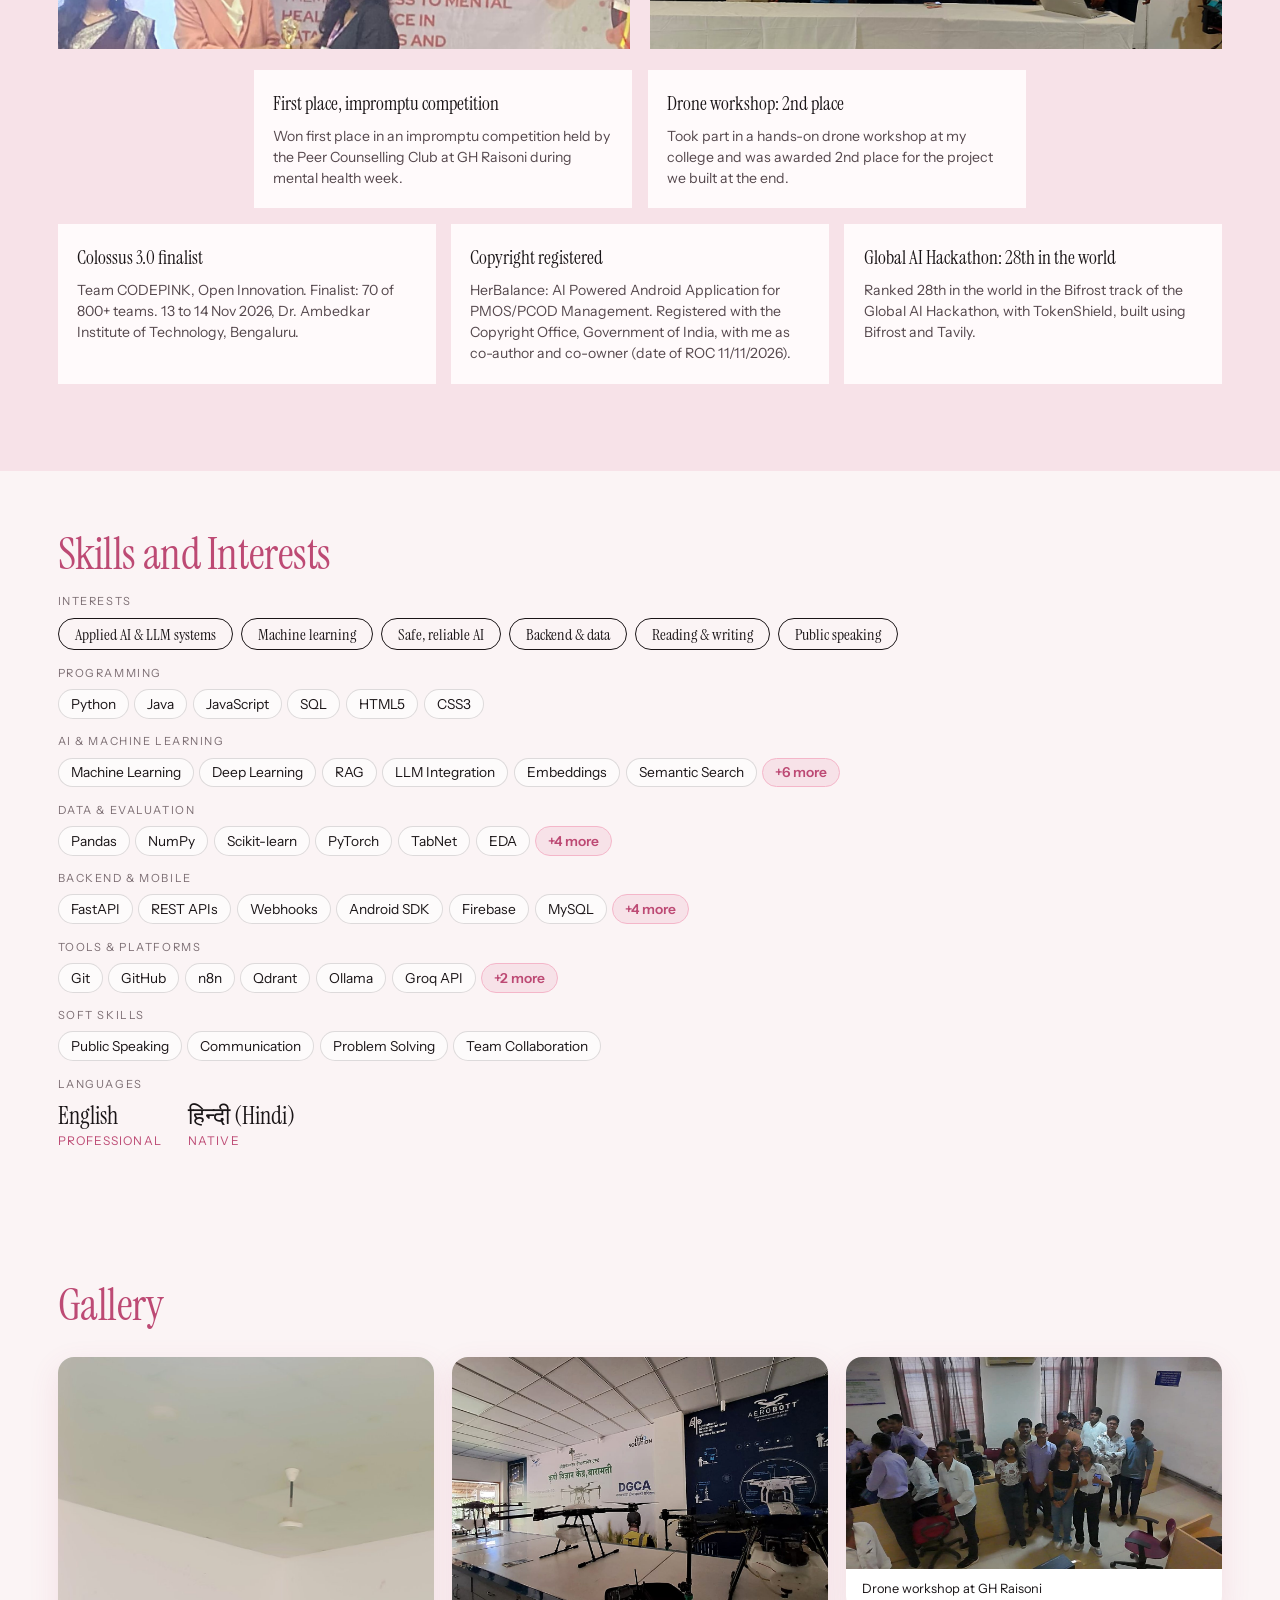
==== commit d685be88: "Add hero headline, proof cards and gallery section" ====
--- a/index.html
+++ b/index.html
@@ -9,7 +9,7 @@
 <meta property="og:description" content="B.Tech Computer Science student: AI, ML and software projects.">
 <meta property="og:type" content="website">
 <link rel="icon" href="data:image/svg+xml,%3Csvg xmlns='http://www.w3.org/2000/svg' viewBox='0 0 64 64'%3E%3Ccircle cx='32' cy='32' r='32' fill='%23fbf4f5'/%3E%3Ctext x='32' y='41' text-anchor='middle' font-family='Georgia' font-size='26' fill='%23bd4a74'%3ESS%3C/text%3E%3C/svg%3E">
-<link rel="stylesheet" href="style.css?v=15">
+<link rel="stylesheet" href="style.css?v=21">
 </head>
 <body>
 
@@ -38,6 +38,16 @@
       </div>
       <div id="stickers" aria-hidden="true"></div>
       <div id="signature" aria-hidden="true"></div>
+      <div id="hero-copy">
+        <h1 id="hero-h1">I build ML systems with actual use.</h1>
+        <p id="hero-sub">I look into problems that exist out there and turn them into solutions.</p>
+        <div id="hero-views"><span class="hv-label">I’m hiring for</span><div class="seg hv-seg" id="hero-seg" role="group" aria-label="View portfolio as"></div></div>
+      </div>
+      <aside id="hero-proof" aria-label="Results">
+        <div class="hp"><b>14 → 3</b><span>missed prompt injections out of 60, SystemOne</span></div>
+        <div class="hp"><b>100,000</b><span>candidates ranked in under 40 seconds, CPU only, Redrob Ranker</span></div>
+        <div class="hp"><b>28th</b><span>in the world, Global AI Hackathon, Bifrost track</span></div>
+      </aside>
       <p id="hero-badge"><span class="dot"></span><span id="badge-text"></span></p>
       <div id="hero-actions">
         <a class="cta" id="hero-cv" href="#" download>Download CV</a>
@@ -93,8 +103,9 @@
     <div class="reveal lang-grid" id="lang-grid"></div>
   </section>
 
-  <section id="gallery" class="darkband" hidden>
-    <div class="gal-stage" id="gal"></div>
+  <section id="gallery" class="wrap" hidden>
+    <h2 class="sec-title">Gallery</h2>
+    <div class="gal-grid" id="gal"></div>
   </section>
 
   <section id="socials" class="wrap center">
@@ -121,8 +132,8 @@
 
 <div id="toast" role="status" aria-live="polite"></div>
 
-<script src="content.js?v=15"></script>
-<script src="visuals.js?v=15"></script>
-<script src="main.js?v=15"></script>
+<script src="content.js?v=21"></script>
+<script src="visuals.js?v=21"></script>
+<script src="main.js?v=21"></script>
 </body>
 </html>
--- a/style.css
+++ b/style.css
@@ -762,3 +762,54 @@
 .hl-row .hl-card { flex: 0 0 calc((100% - 2 * clamp(.8rem, 1.2vw, 1.6rem)) / 3); max-width: calc((100% - 2 * clamp(.8rem, 1.2vw, 1.6rem)) / 3); }
 @media (max-width: 860px) { .hl-row { flex-direction: column; } .hl-row .hl-card { flex: 1 1 auto; max-width: none; } }
 footer { padding-top: clamp(150px, 11vw, 230px) !important; }
+@media (max-width: 600px) {
+  .pv-pane { overflow-x: auto; -webkit-overflow-scrolling: touch; }
+  .scn[data-k="ranking"], .scn[data-k="fccl"] { min-width: 600px; max-width: none; margin: 0; }
+  .scn[data-k="mlscratch"] { max-width: 100%; }
+}
+.swipe { display: none; }
+@media (max-width: 600px) { .swipe { display: inline; } }
+
+/* v19: light gallery wall, collapsed skills, softer globe over text */
+#gallery.wrap { padding-top: clamp(4rem, 7vw, 8rem); padding-bottom: clamp(3rem, 6vw, 7rem); }
+#gallery .sec-title { color: var(--acc); margin-bottom: clamp(1.4rem, 2.4vw, 3rem); }
+.gal-grid { column-count: 3; column-gap: clamp(.9rem, 1.4vw, 1.6rem); }
+.gal-card { break-inside: avoid; margin: 0 0 clamp(.9rem, 1.4vw, 1.6rem); background: #fff; border-radius: 16px; overflow: hidden; box-shadow: 0 10px 30px rgba(189,74,116,.12); transition: transform .35s ease, box-shadow .35s ease; }
+.gal-card:hover { transform: translateY(-4px) rotate(-.4deg); box-shadow: 0 18px 42px rgba(189,74,116,.22); }
+.gal-card img { display: block; width: 100%; height: auto; }
+.gal-card figcaption { padding: .7rem 1rem .85rem; font-size: clamp(.8rem, .85vw, .98rem); color: var(--ink); line-height: 1.45; }
+@media (max-width: 1000px) { .gal-grid { column-count: 2; } }
+@media (max-width: 560px) { .gal-grid { column-count: 1; } }
+.chips-sm .extra { display: none; }
+.chips-sm.open .extra { display: inline-block; }
+.chip-more { cursor: pointer; background: var(--tint); border: 1px solid var(--pink); color: var(--acc); font-family: inherit; font-weight: 600; }
+.chip-more:hover { background: var(--pink); }
+#interests .chip-sm { font-size: clamp(.86rem, .95vw, 1.05rem); }
+#globe { transition: opacity .35s; }
+
+/* v20: calmer first screen: smaller portrait, headline, proof cards, "hiring for" pills */
+#stickers { display: none !important; }
+#portrait { border-radius: 24px; }
+#hero-copy { position: absolute; z-index: 6; left: var(--pad); top: 50%; transform: translateY(-46%); width: min(31vw, 540px); color: #fff; }
+#hero-h1 { margin: 0 0 1rem; font: 400 clamp(2.3rem, 3.7vw, 4.4rem)/1.04 var(--display); letter-spacing: -.01em; }
+#hero-sub { margin: 0 0 1.8rem; font-size: clamp(1rem, 1.15vw, 1.3rem); line-height: 1.5; color: rgba(255,255,255,.9); }
+#hero-views .hv-label { display: block; margin-bottom: .6rem; font-size: .75rem; letter-spacing: .14em; text-transform: uppercase; color: rgba(255,255,255,.75); }
+.hv-seg { display: flex; flex-wrap: wrap; gap: .45rem; padding: 0; background: none; border: 0; box-shadow: none; }
+.hv-seg button { font: 500 clamp(.85rem, .95vw, 1rem) var(--body); padding: .5rem 1.05rem; border-radius: 999px; border: 1px solid rgba(255,255,255,.55); background: rgba(255,255,255,.12); color: #fff; cursor: pointer; transition: background .2s, color .2s, transform .2s; }
+.hv-seg button:hover { background: rgba(255,255,255,.28); transform: translateY(-1px); }
+.hv-seg button[aria-pressed="true"] { background: var(--pink); border-color: var(--pink); color: var(--ink); }
+#hero-proof { position: absolute; z-index: 6; right: var(--pad); top: 50%; transform: translateY(-46%); width: min(21vw, 330px); display: grid; gap: .9rem; }
+.hp { background: rgba(255,255,255,.93); color: var(--ink); border-radius: 16px; padding: .95rem 1.2rem; box-shadow: 0 12px 30px rgba(0,0,0,.18); }
+.hp b { display: block; font: 400 clamp(1.8rem, 2.5vw, 2.9rem)/1.05 var(--display); color: var(--acc); }
+.hp span { display: block; margin-top: .2rem; font-size: clamp(.78rem, .85vw, .95rem); line-height: 1.4; color: var(--mute, #55484d); }
+@media (max-width: 1100px) { #hero-proof { display: none; } #hero-copy { width: min(44vw, 520px); } }
+@media (max-width: 899px) {
+  #hero-badge { display: none; }
+  #hero-copy { left: var(--pad); right: var(--pad); top: 5.4rem; width: auto; transform: none; }
+  #hero-h1 { font-size: clamp(1.7rem, 7vw, 2.4rem); margin-bottom: .6rem; }
+  #hero-sub { font-size: .95rem; margin-bottom: 1rem; }
+  .hv-seg button { padding: .4rem .8rem; font-size: .8rem; }
+}
+#portrait { background: transparent !important; }
+#hero-copy { width: min(28vw, 500px); }
+@media (max-width: 899px) { #hero-copy { top: 6rem; width: auto; } }
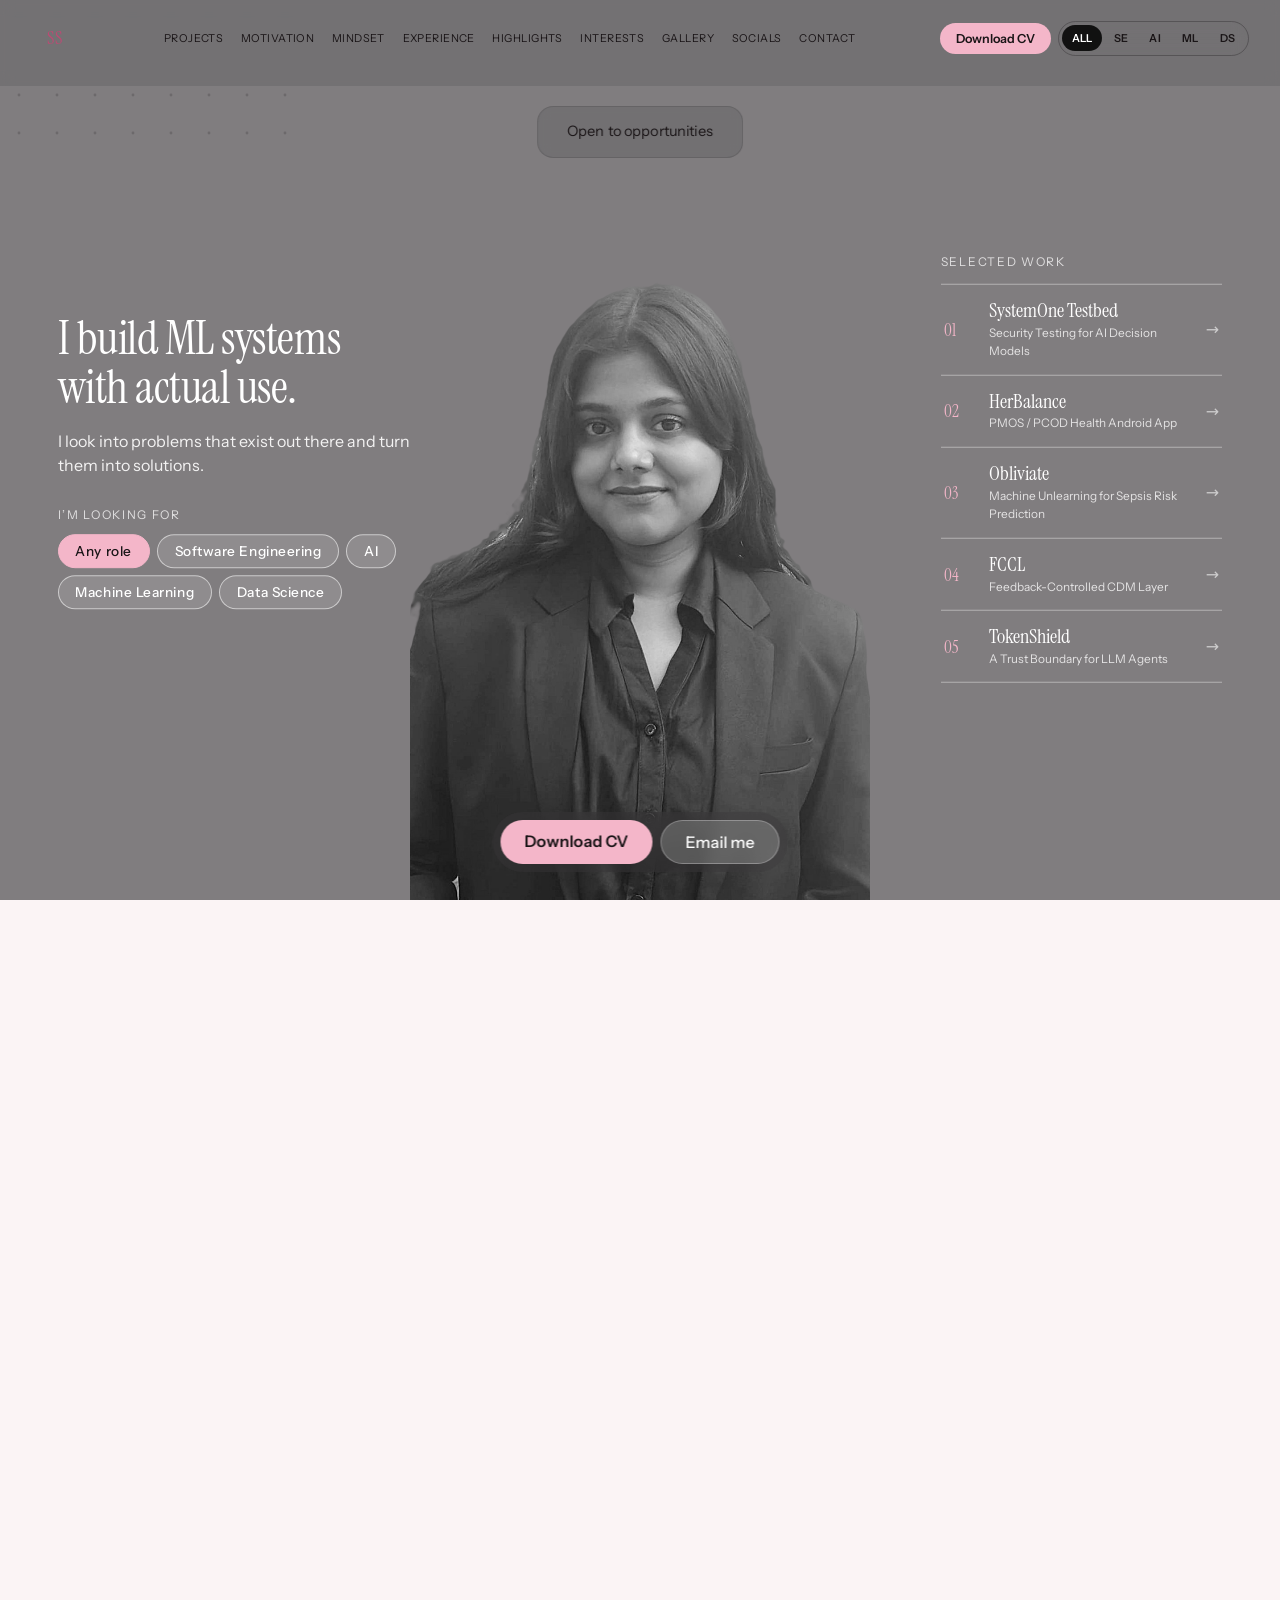
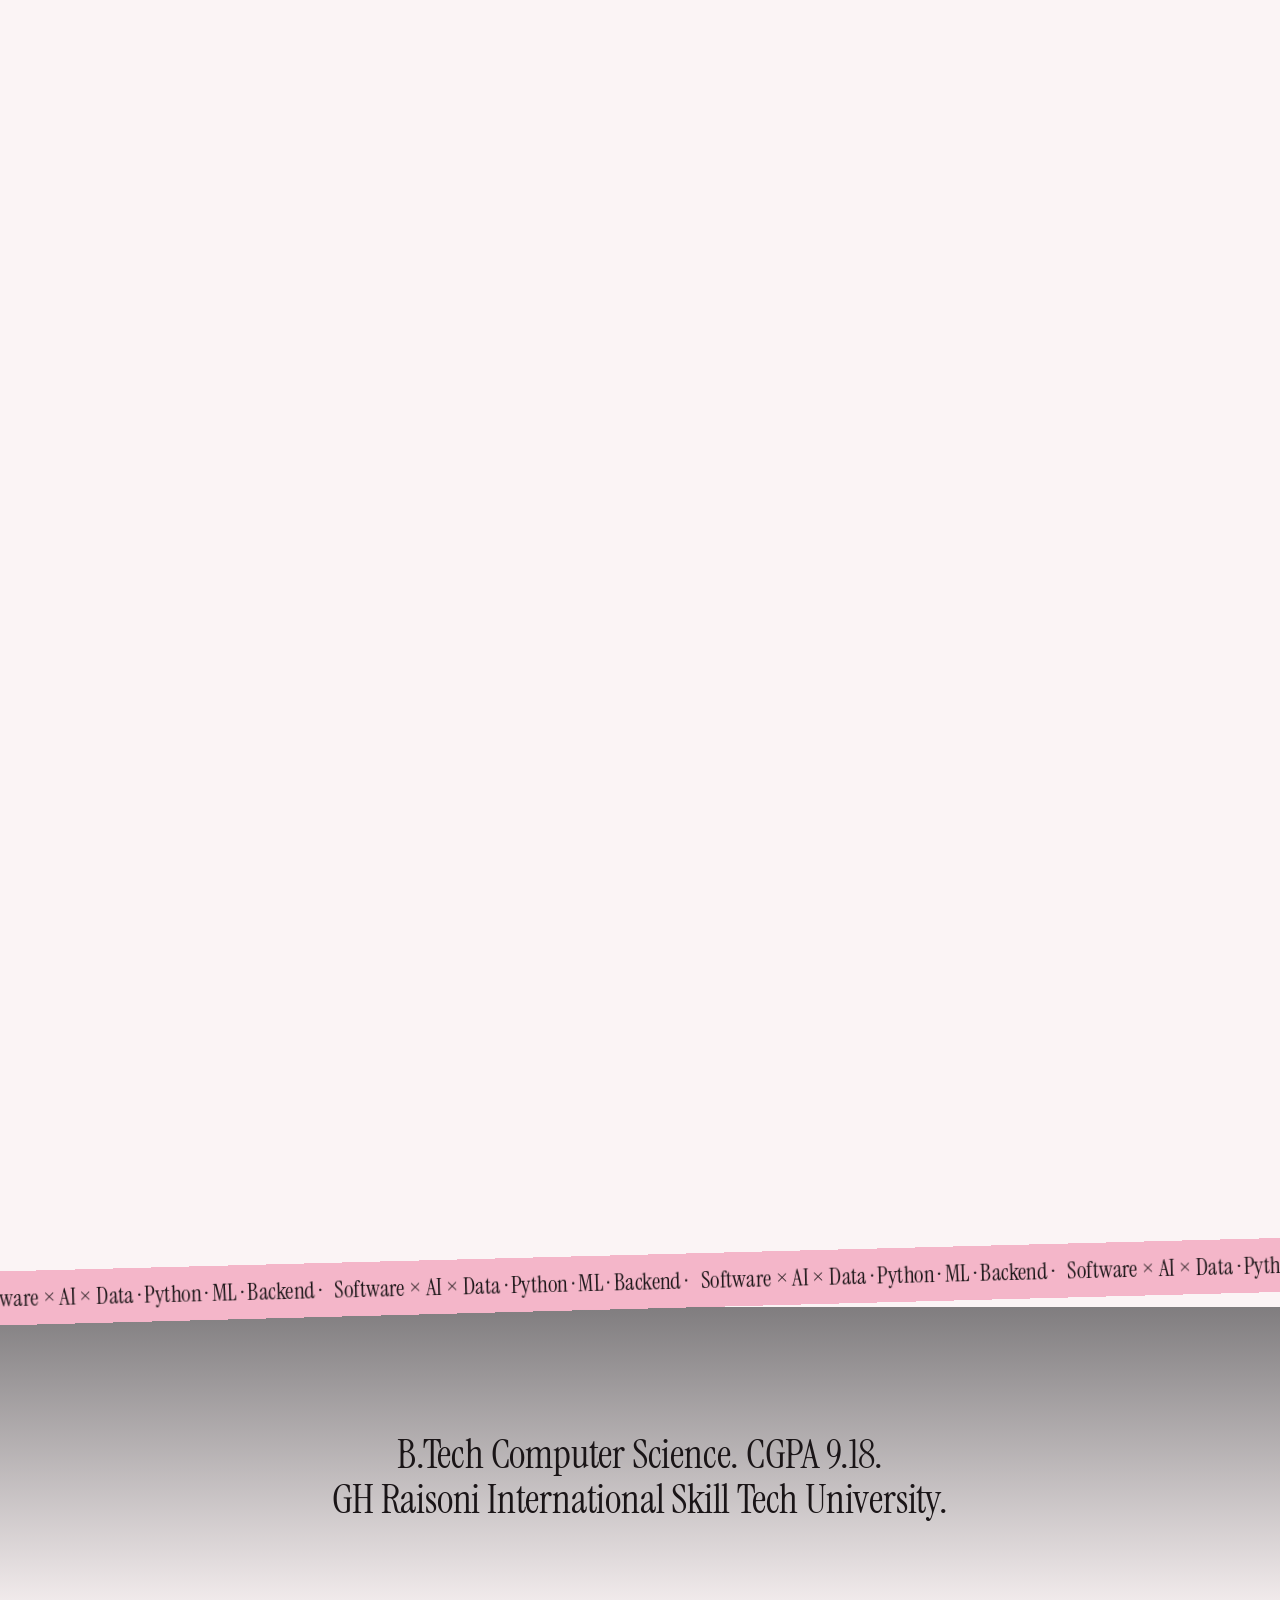
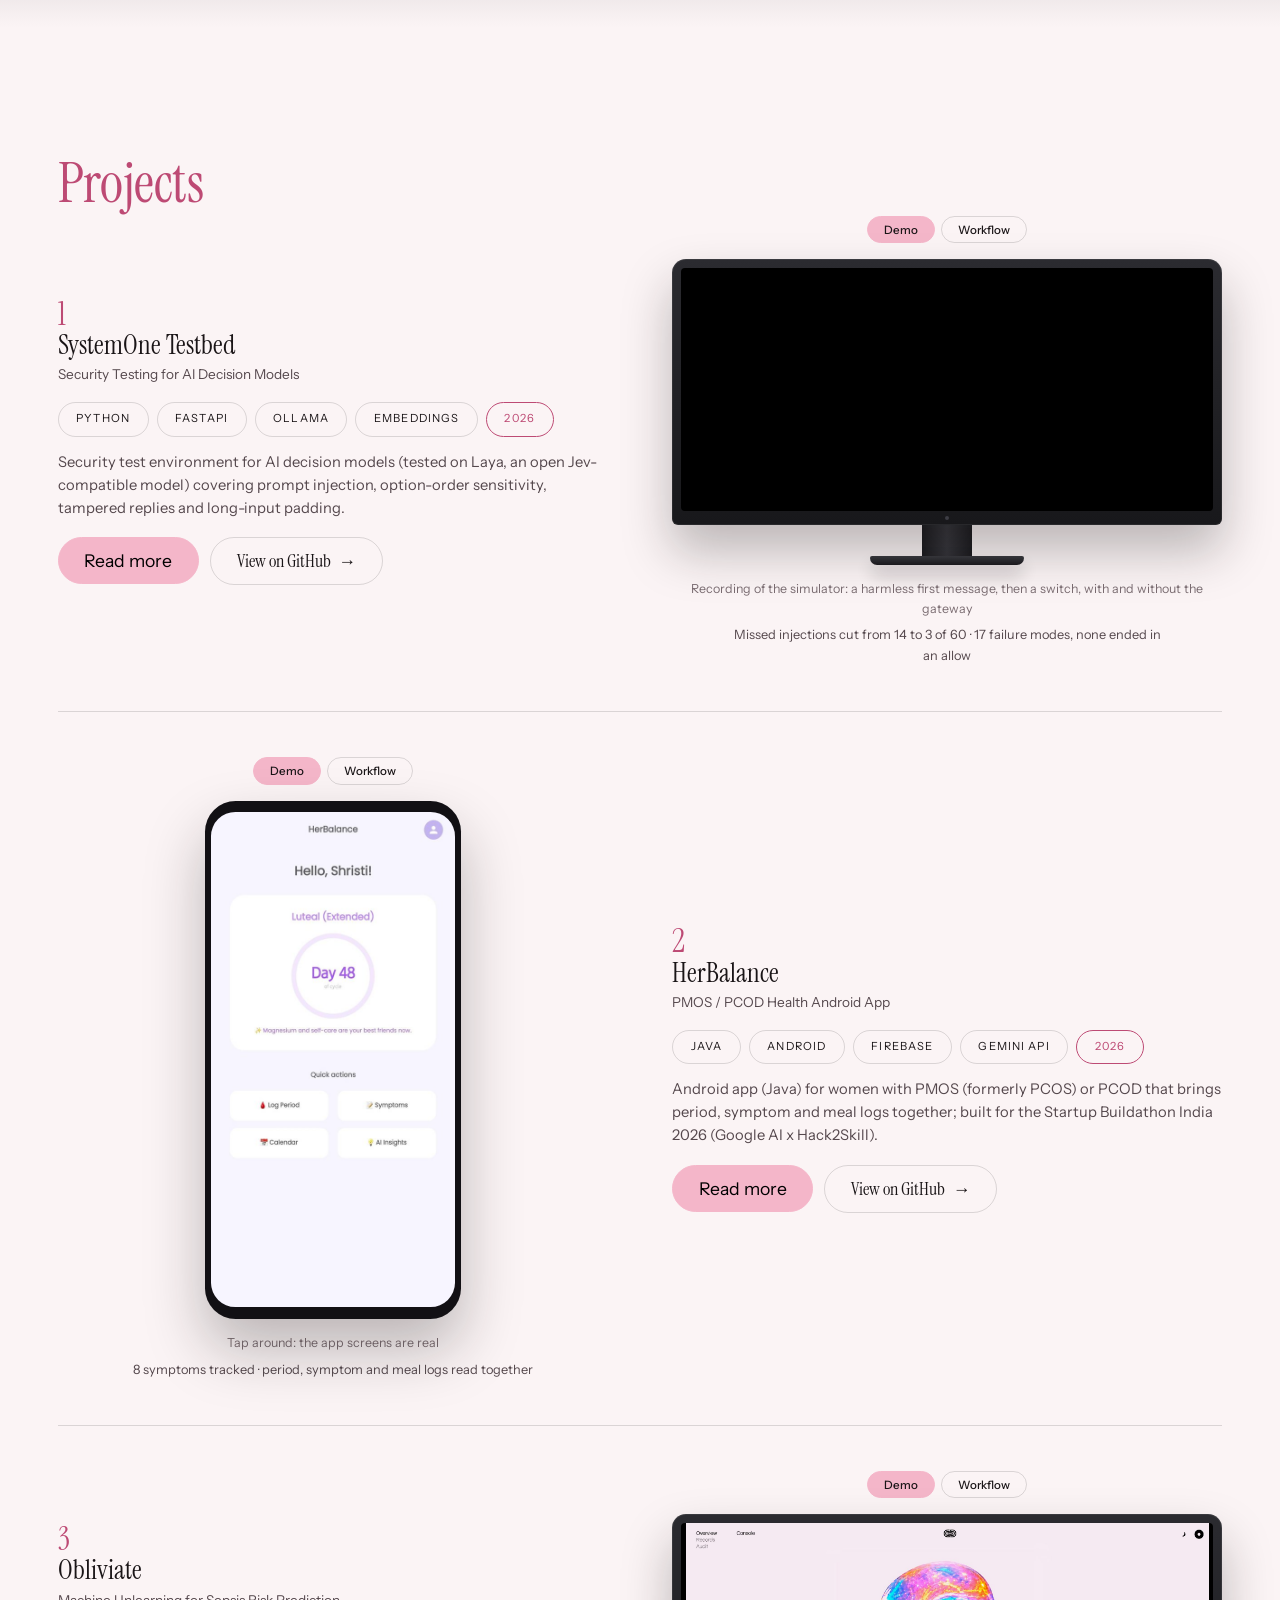
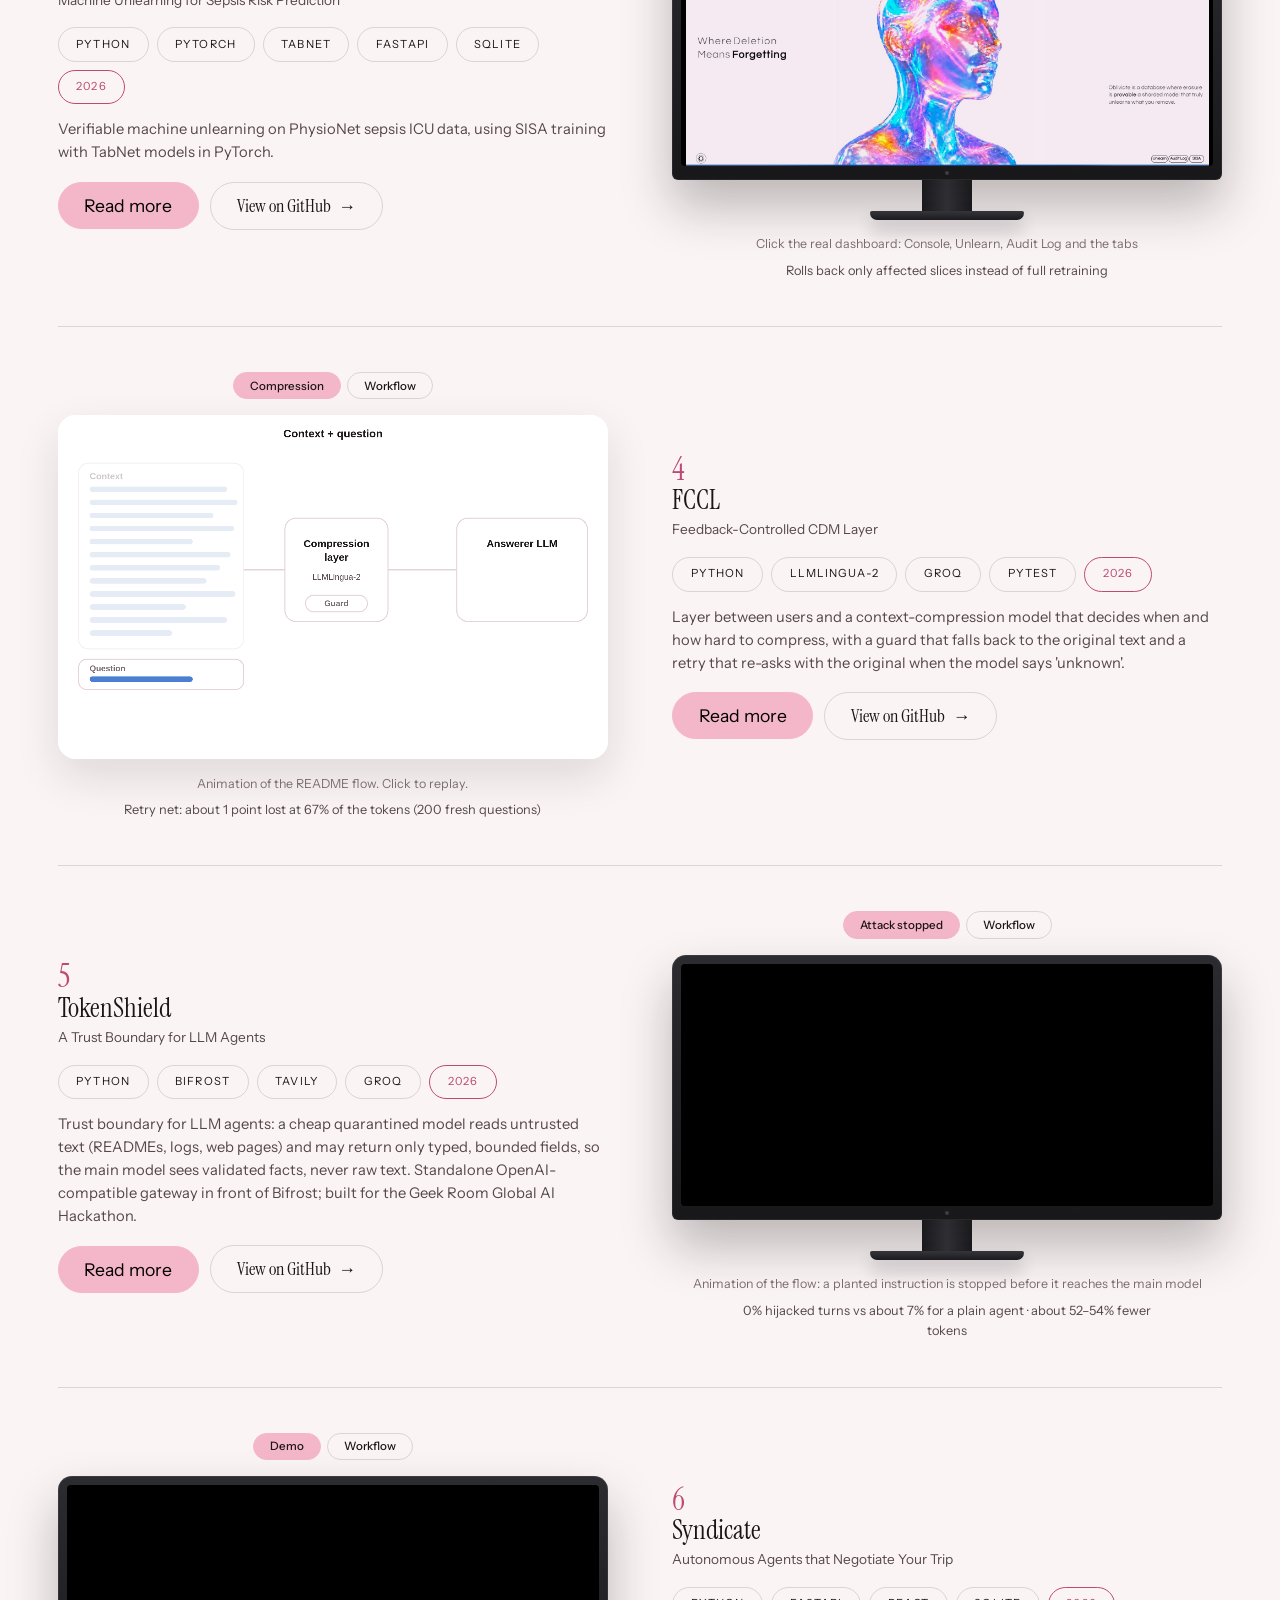
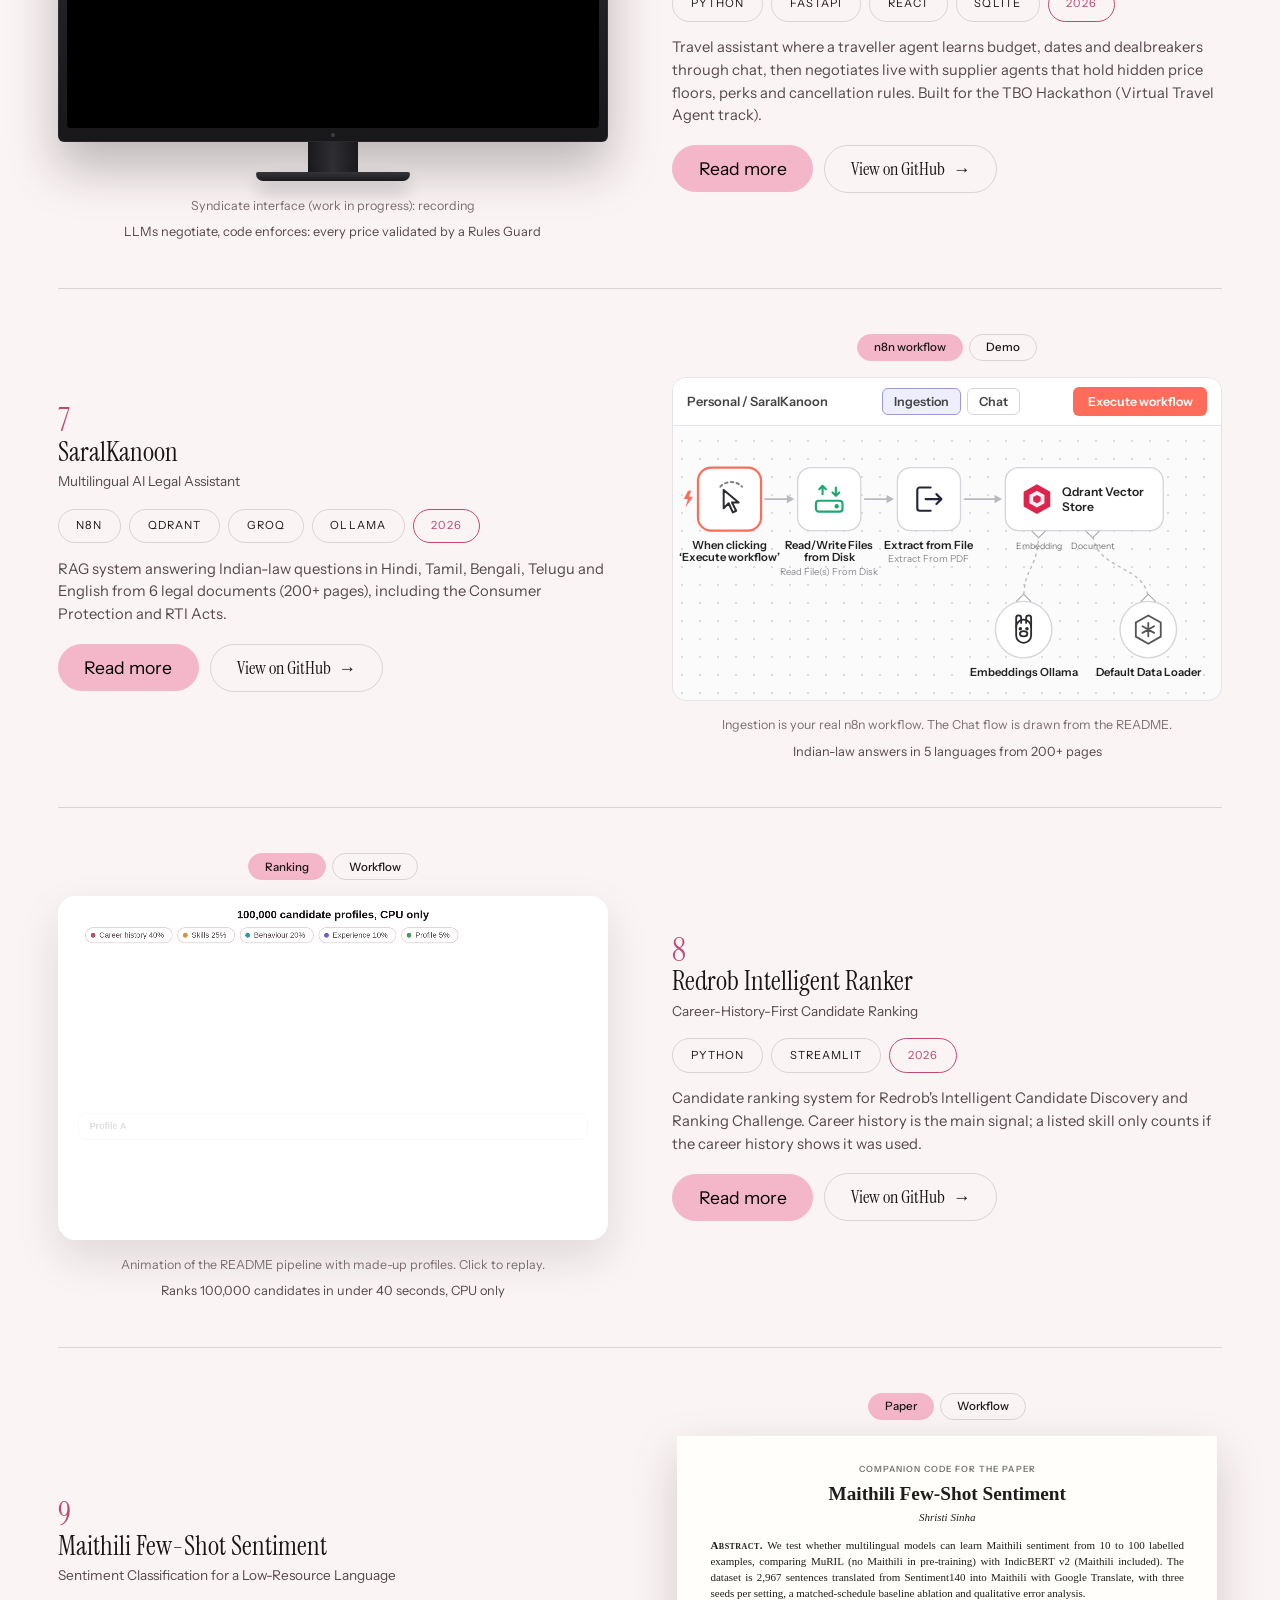
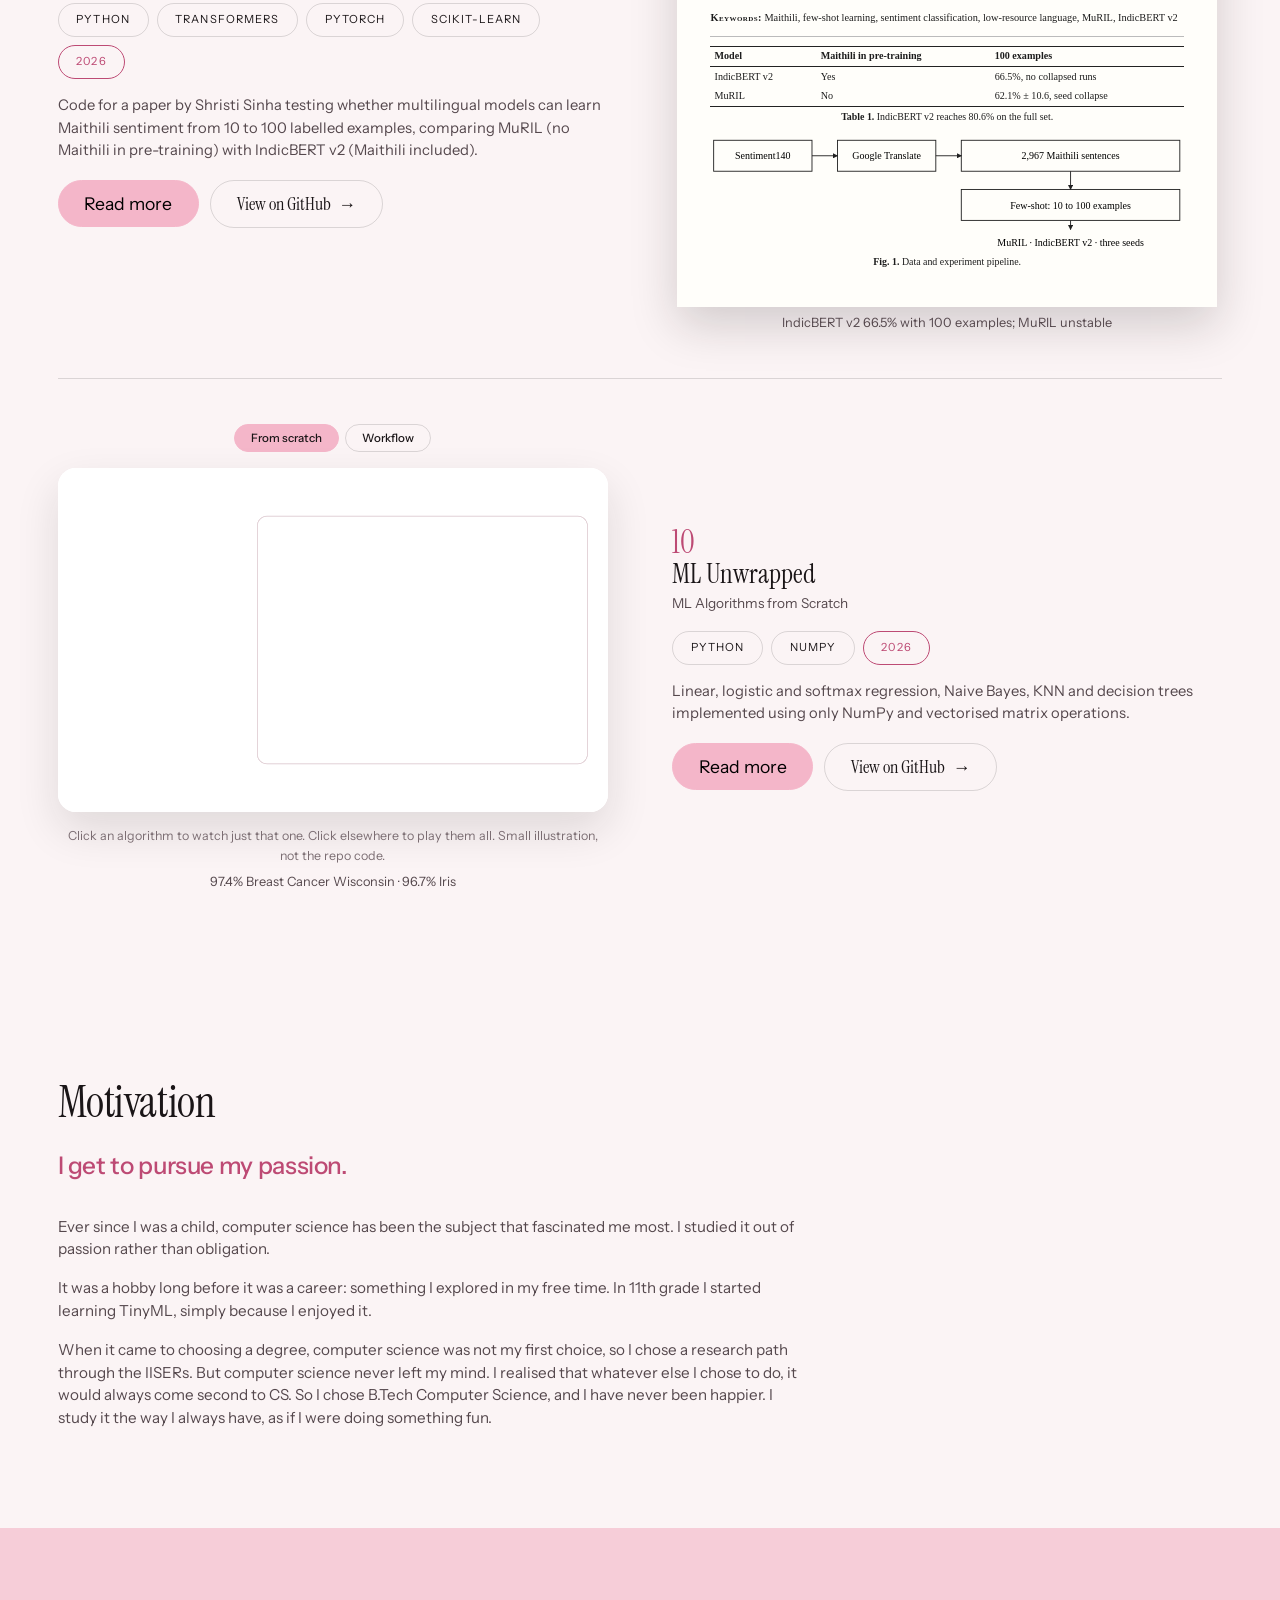
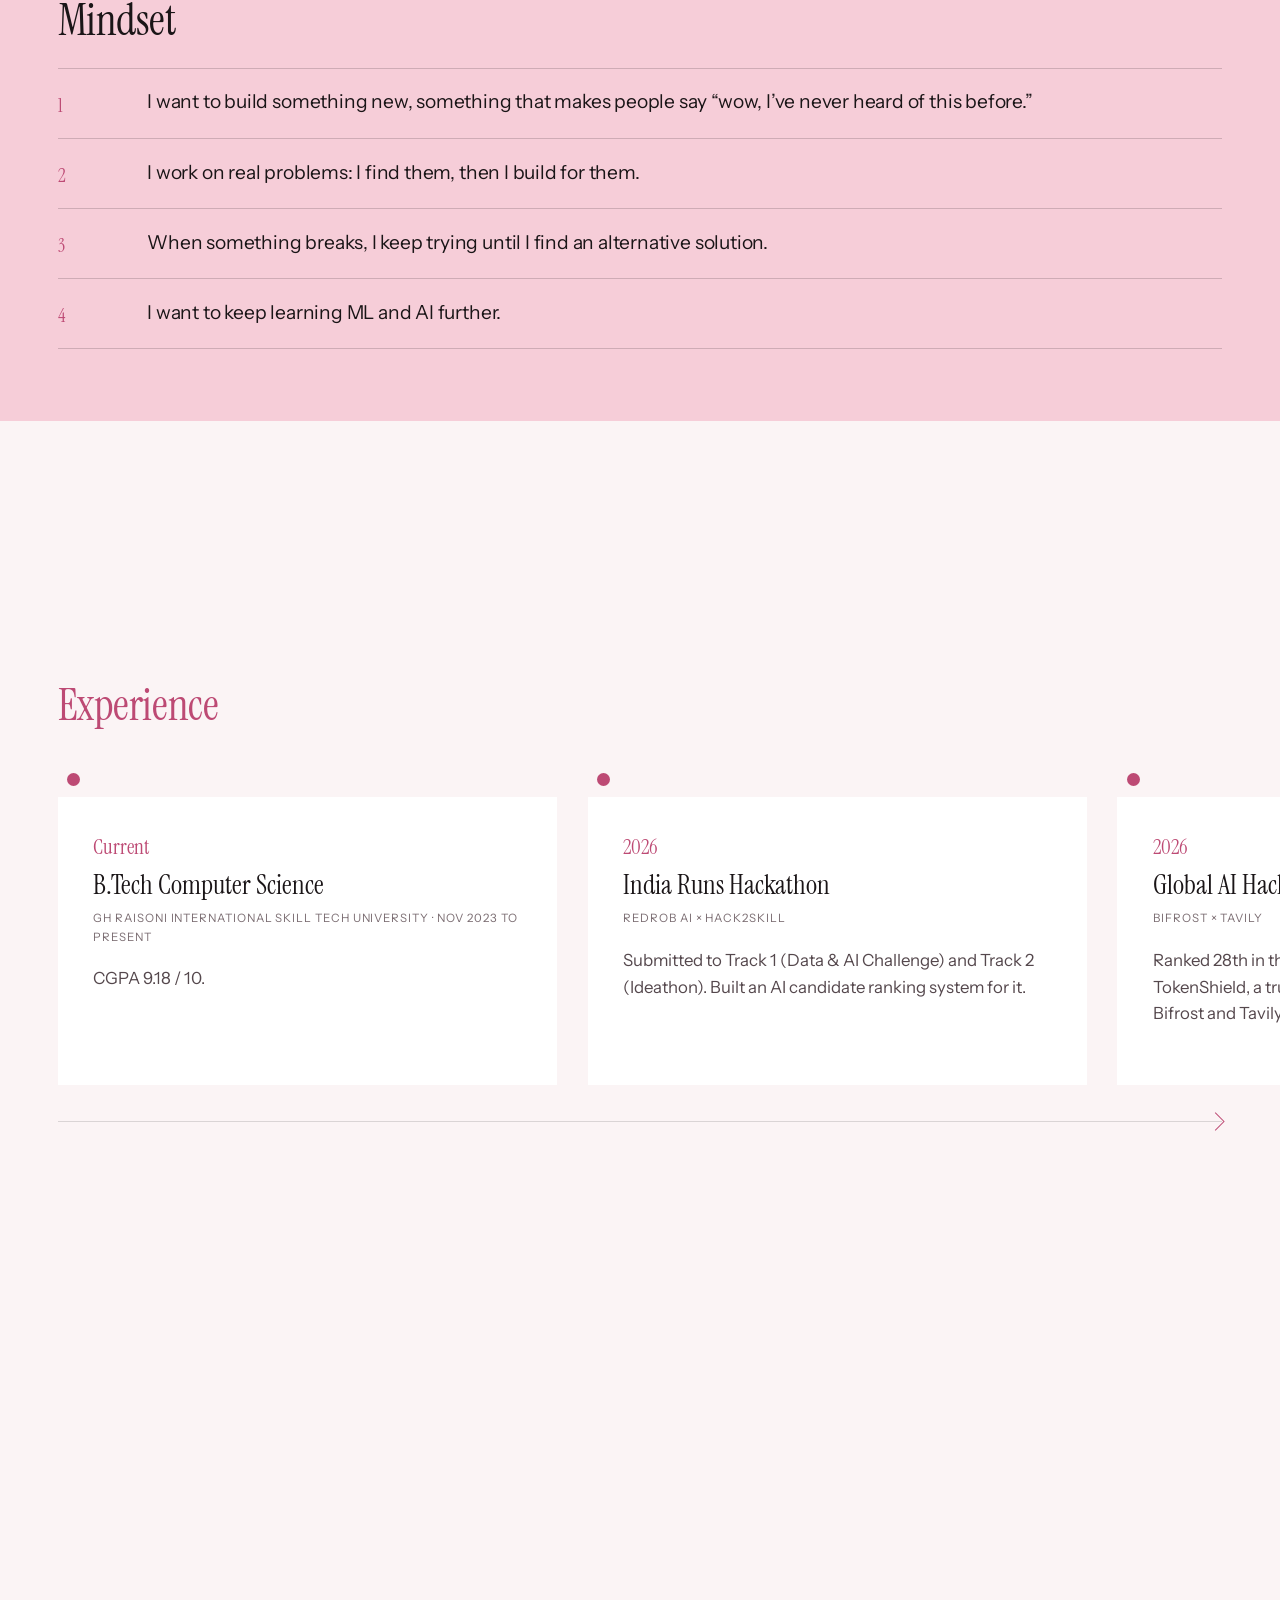
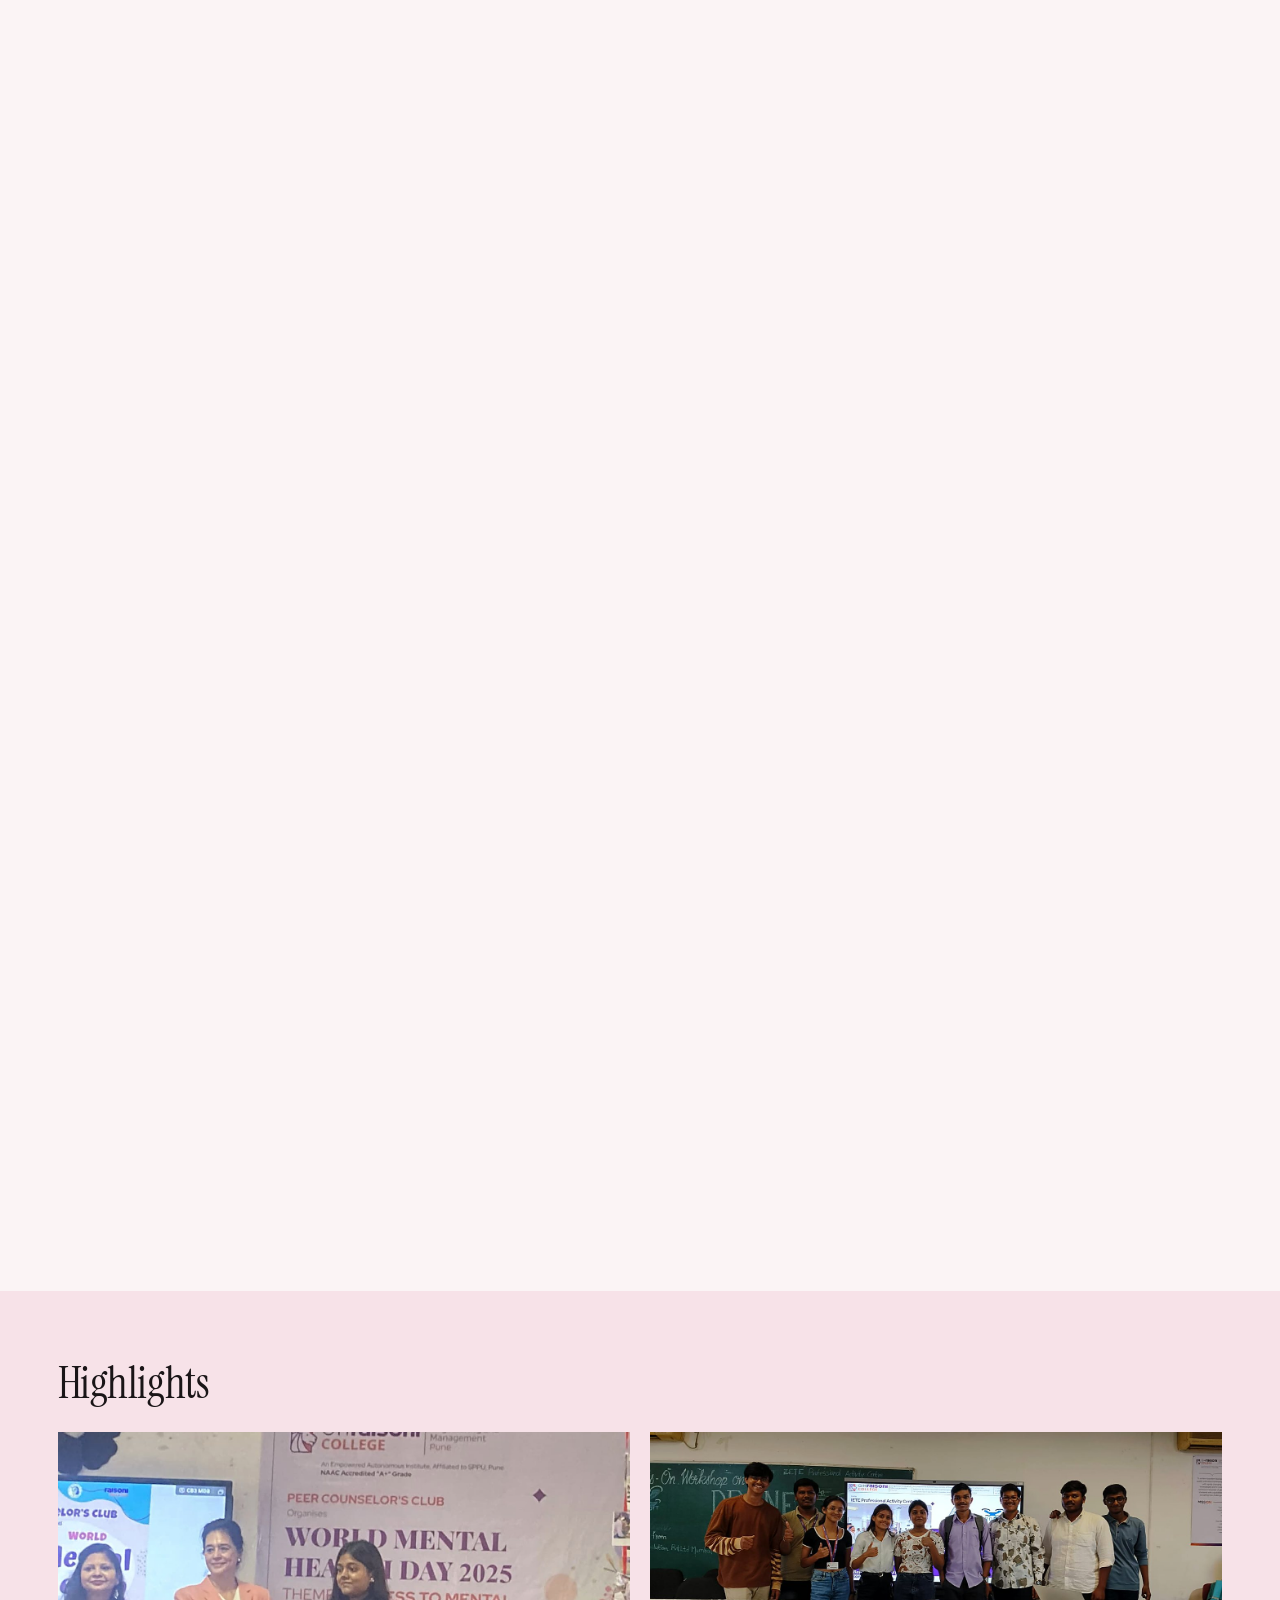
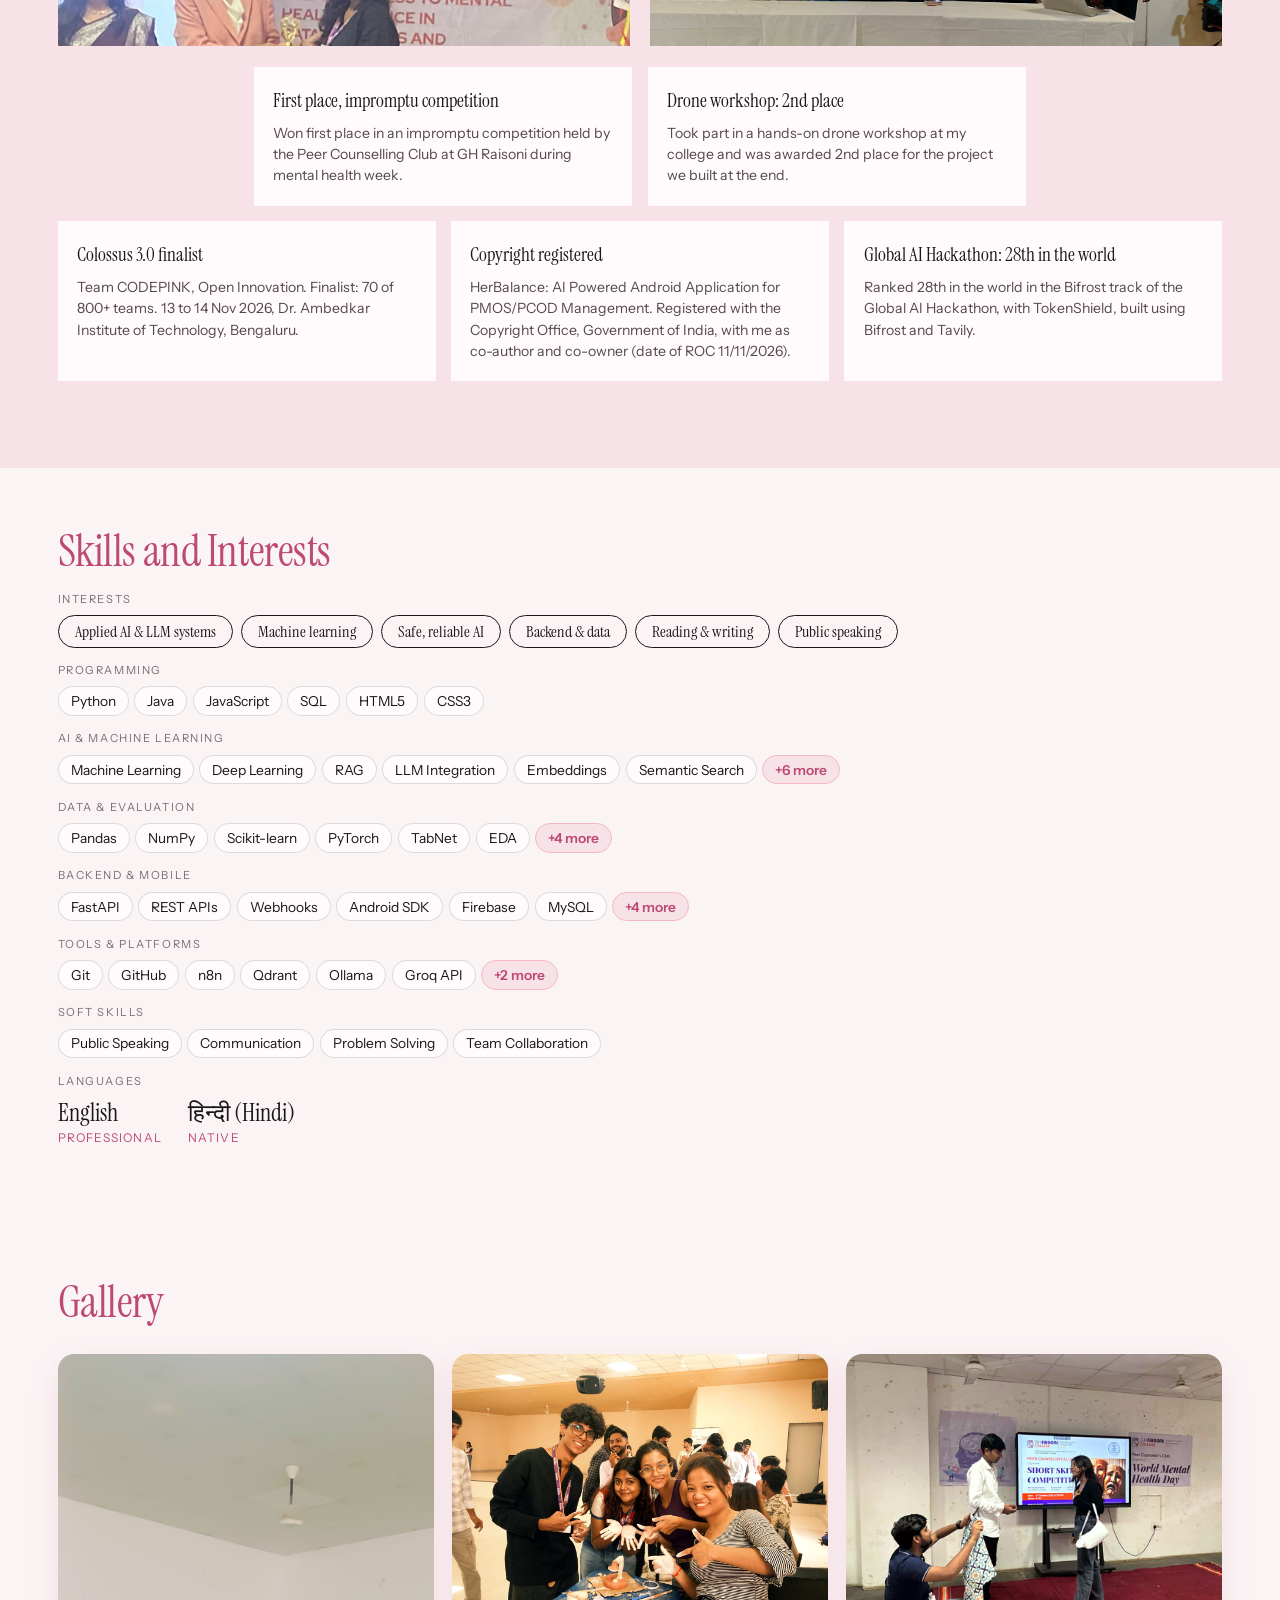
==== commit a43e0675: "Add Selected work list and looking-for wording to hero" ====
--- a/index.html
+++ b/index.html
@@ -9,7 +9,7 @@
 <meta property="og:description" content="B.Tech Computer Science student: AI, ML and software projects.">
 <meta property="og:type" content="website">
 <link rel="icon" href="data:image/svg+xml,%3Csvg xmlns='http://www.w3.org/2000/svg' viewBox='0 0 64 64'%3E%3Ccircle cx='32' cy='32' r='32' fill='%23fbf4f5'/%3E%3Ctext x='32' y='41' text-anchor='middle' font-family='Georgia' font-size='26' fill='%23bd4a74'%3ESS%3C/text%3E%3C/svg%3E">
-<link rel="stylesheet" href="style.css?v=21">
+<link rel="stylesheet" href="style.css?v=22">
 </head>
 <body>
 
@@ -41,13 +41,9 @@
       <div id="hero-copy">
         <h1 id="hero-h1">I build ML systems with actual use.</h1>
         <p id="hero-sub">I look into problems that exist out there and turn them into solutions.</p>
-        <div id="hero-views"><span class="hv-label">I’m hiring for</span><div class="seg hv-seg" id="hero-seg" role="group" aria-label="View portfolio as"></div></div>
+        <div id="hero-views"><span class="hv-label">I’m looking for</span><div class="seg hv-seg" id="hero-seg" role="group" aria-label="View portfolio as"></div></div>
       </div>
-      <aside id="hero-proof" aria-label="Results">
-        <div class="hp"><b>14 → 3</b><span>missed prompt injections out of 60, SystemOne</span></div>
-        <div class="hp"><b>100,000</b><span>candidates ranked in under 40 seconds, CPU only, Redrob Ranker</span></div>
-        <div class="hp"><b>28th</b><span>in the world, Global AI Hackathon, Bifrost track</span></div>
-      </aside>
+      <aside id="hero-proof" aria-label="Selected work"><span class="hp-label">Selected work</span><ol id="hero-work"></ol></aside>
       <p id="hero-badge"><span class="dot"></span><span id="badge-text"></span></p>
       <div id="hero-actions">
         <a class="cta" id="hero-cv" href="#" download>Download CV</a>
@@ -132,8 +128,8 @@
 
 <div id="toast" role="status" aria-live="polite"></div>
 
-<script src="content.js?v=21"></script>
-<script src="visuals.js?v=21"></script>
-<script src="main.js?v=21"></script>
+<script src="content.js?v=22"></script>
+<script src="visuals.js?v=22"></script>
+<script src="main.js?v=22"></script>
 </body>
 </html>
--- a/style.css
+++ b/style.css
@@ -785,7 +785,7 @@
 .chip-more { cursor: pointer; background: var(--tint); border: 1px solid var(--pink); color: var(--acc); font-family: inherit; font-weight: 600; }
 .chip-more:hover { background: var(--pink); }
 #interests .chip-sm { font-size: clamp(.86rem, .95vw, 1.05rem); }
-#globe { transition: opacity .35s; }
+#globe { transition: opacity .6s, translate .9s cubic-bezier(.45,0,.2,1); }
 
 /* v20: calmer first screen: smaller portrait, headline, proof cards, "hiring for" pills */
 #stickers { display: none !important; }
@@ -813,3 +813,16 @@
 #portrait { background: transparent !important; }
 #hero-copy { width: min(28vw, 500px); }
 @media (max-width: 899px) { #hero-copy { top: 6rem; width: auto; } }
+
+/* v22: "Selected work" index instead of stat cards */
+#hero-proof { width: min(22vw, 360px); display: block; color: #fff; }
+.hp-label { display: block; margin-bottom: .8rem; font-size: .75rem; letter-spacing: .14em; text-transform: uppercase; color: rgba(255,255,255,.75); }
+#hero-work { list-style: none; margin: 0; padding: 0; border-top: 1px solid rgba(255,255,255,.4); }
+#hero-work li { border-bottom: 1px solid rgba(255,255,255,.4); }
+#hero-work a { display: grid; grid-template-columns: 2.2rem 1fr auto; align-items: center; gap: .6rem; padding: .85rem .2rem; color: #fff; text-decoration: none; transition: padding .25s ease, color .25s ease; }
+#hero-work a:hover { padding-left: .7rem; color: var(--pink); }
+.wn { font: 400 1.05rem var(--display); color: var(--pink); }
+.wt b { display: block; font: 400 clamp(1.2rem, 1.6vw, 1.8rem)/1.1 var(--display); }
+.wt small { display: block; margin-top: .15rem; font-size: clamp(.74rem, .8vw, .9rem); color: rgba(255,255,255,.78); }
+.wa { opacity: .6; transition: transform .25s; }
+#hero-work a:hover .wa { transform: translateX(4px); opacity: 1; }
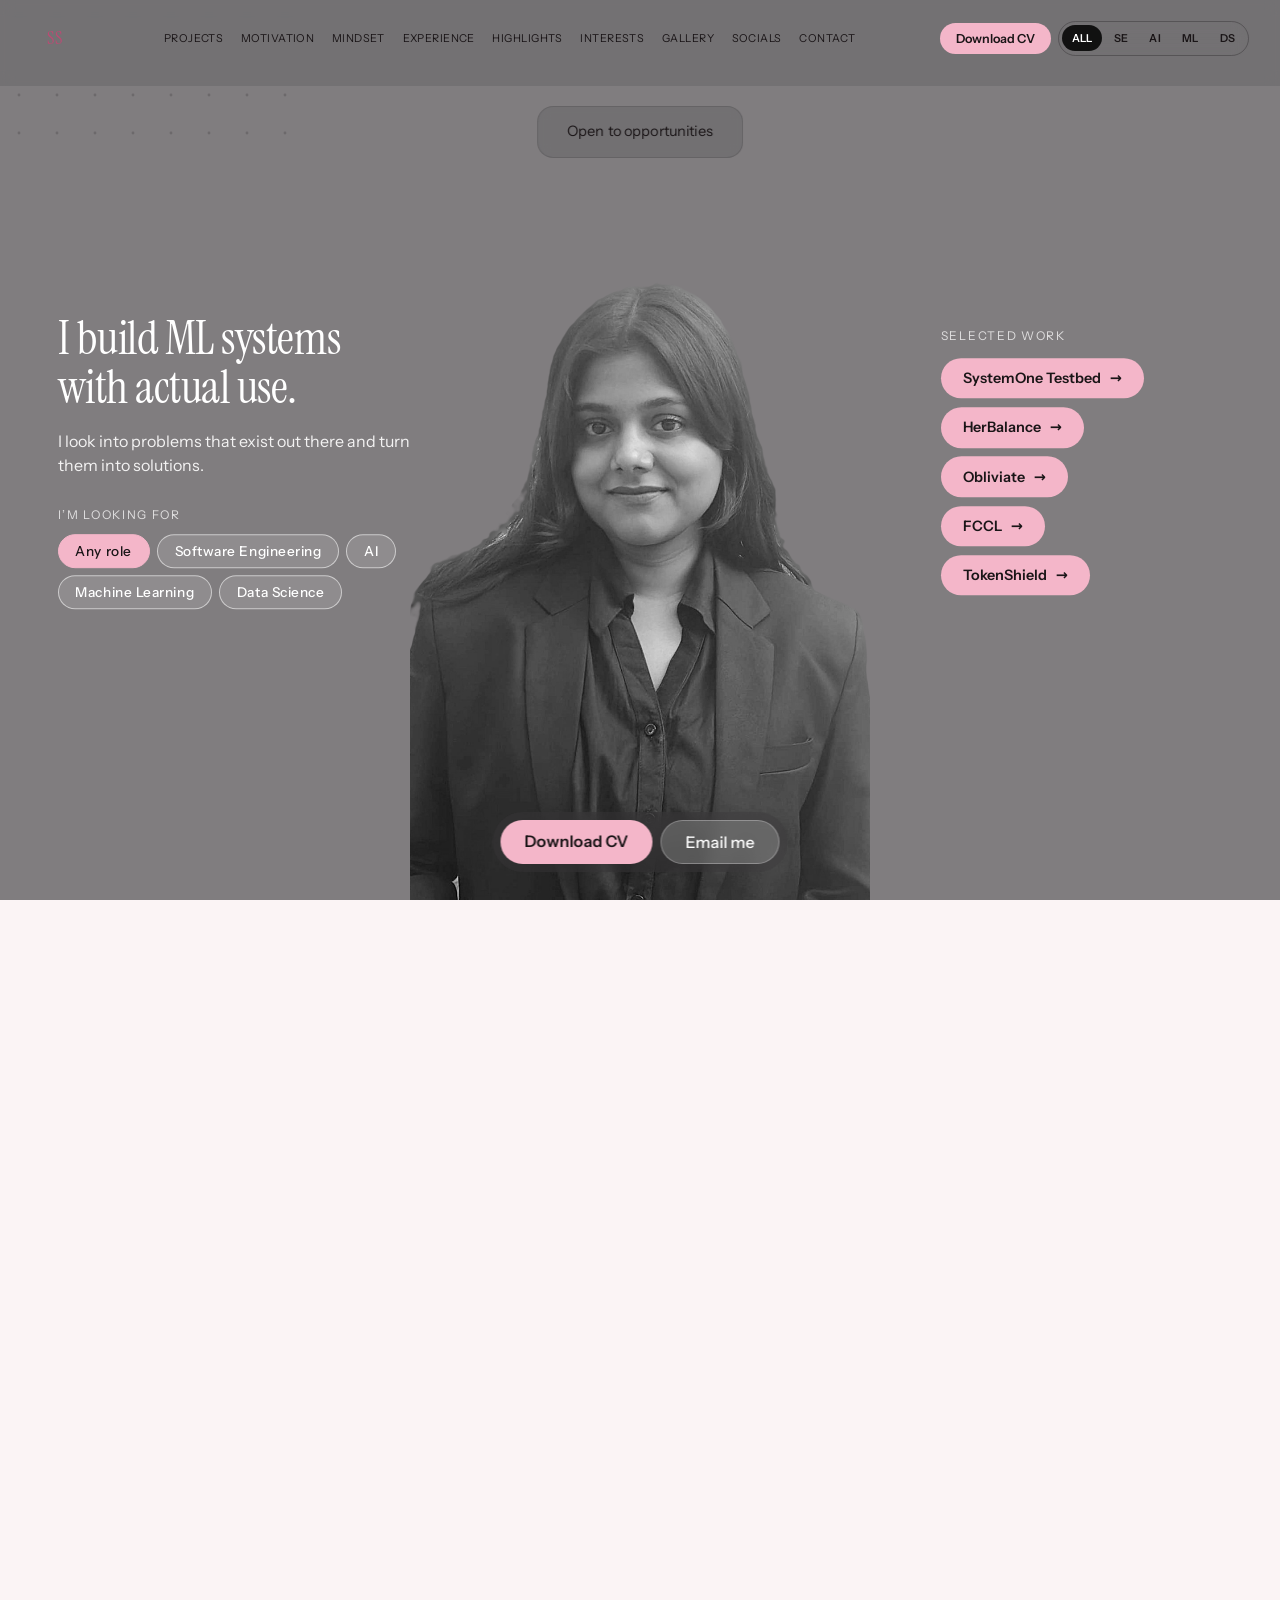
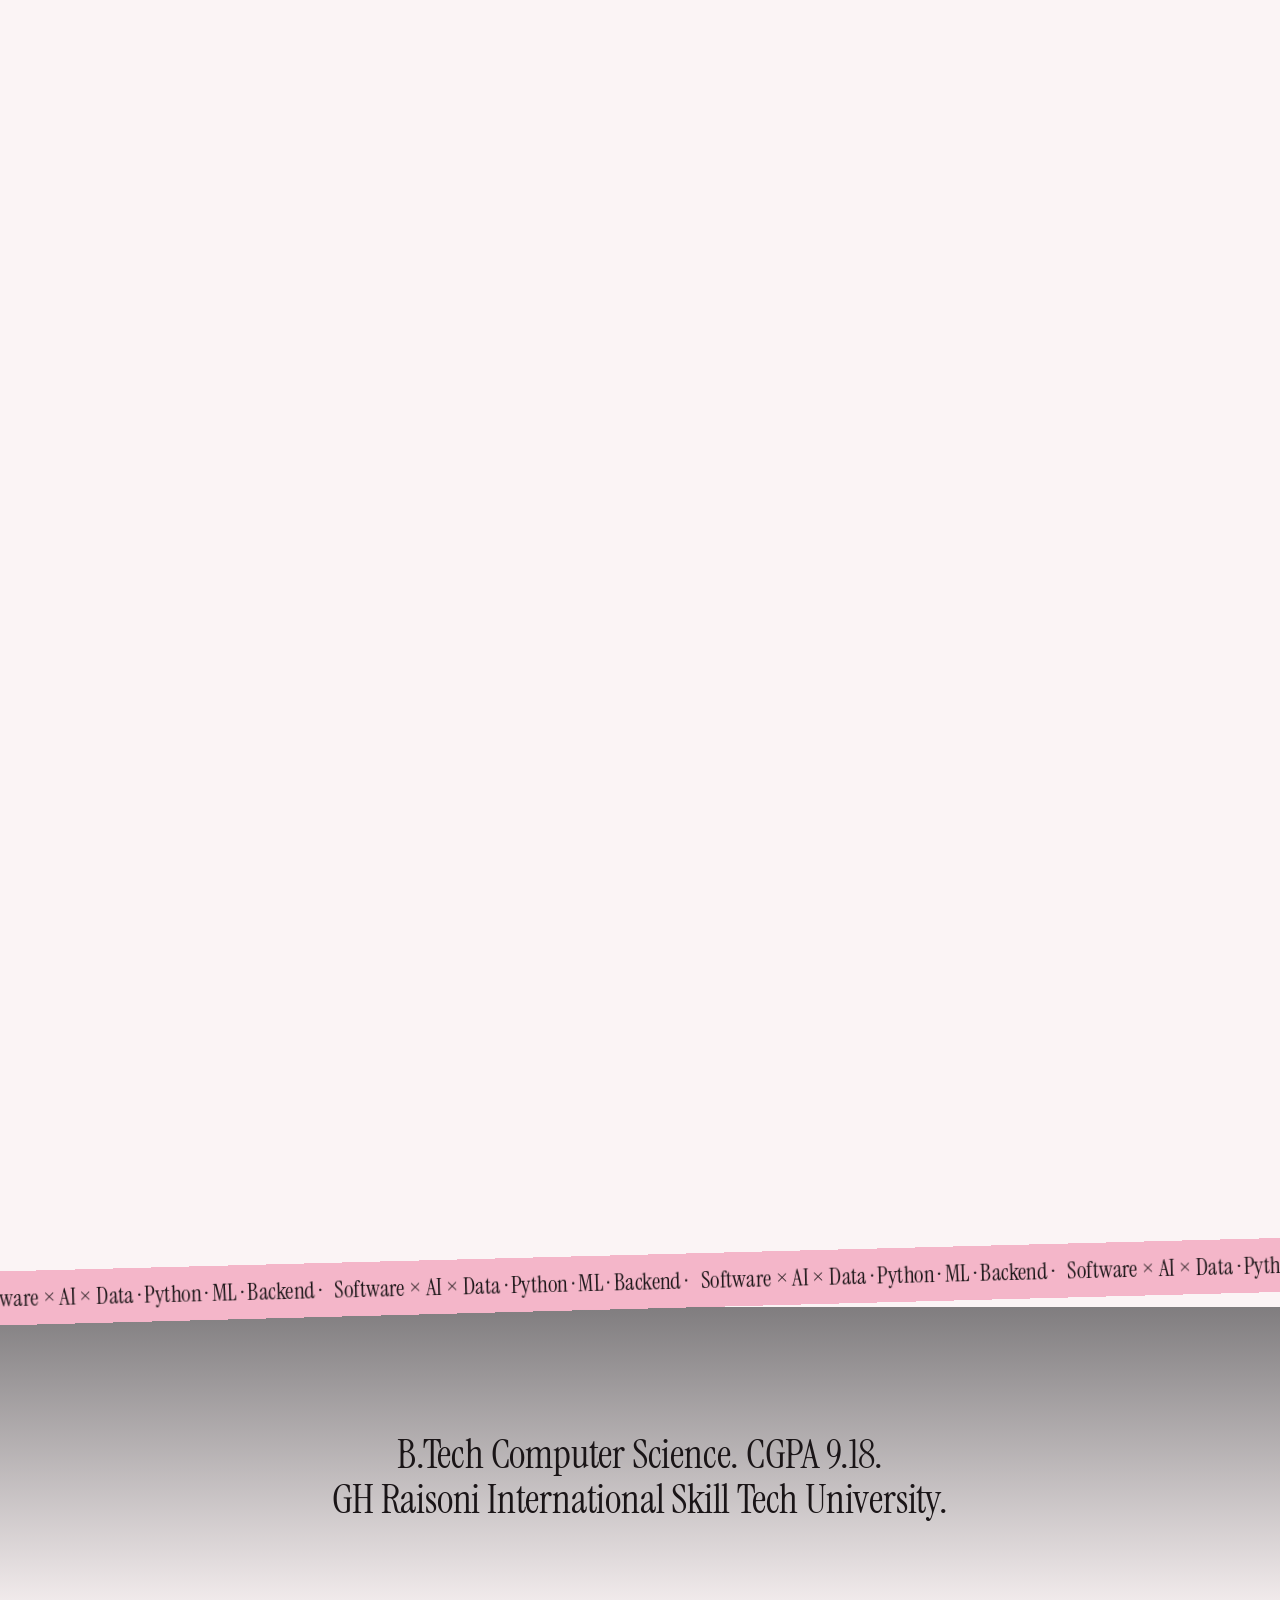
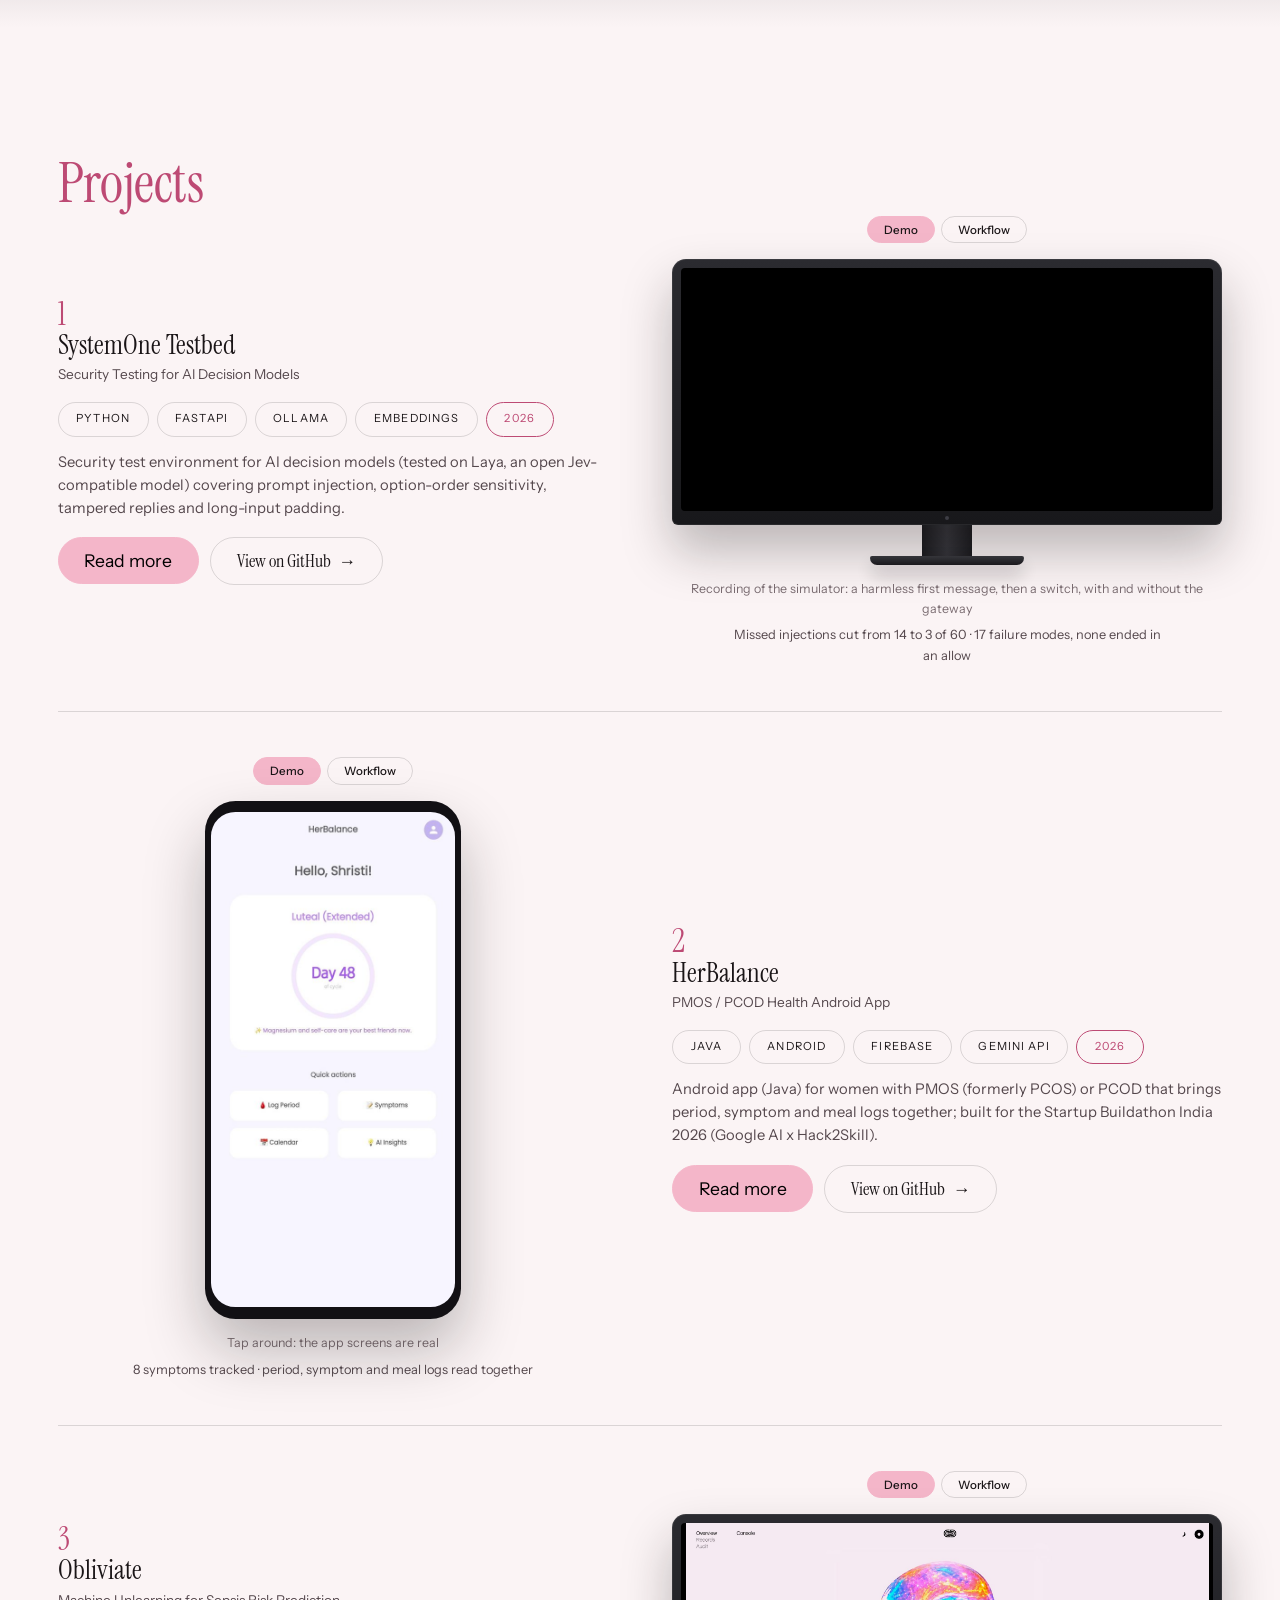
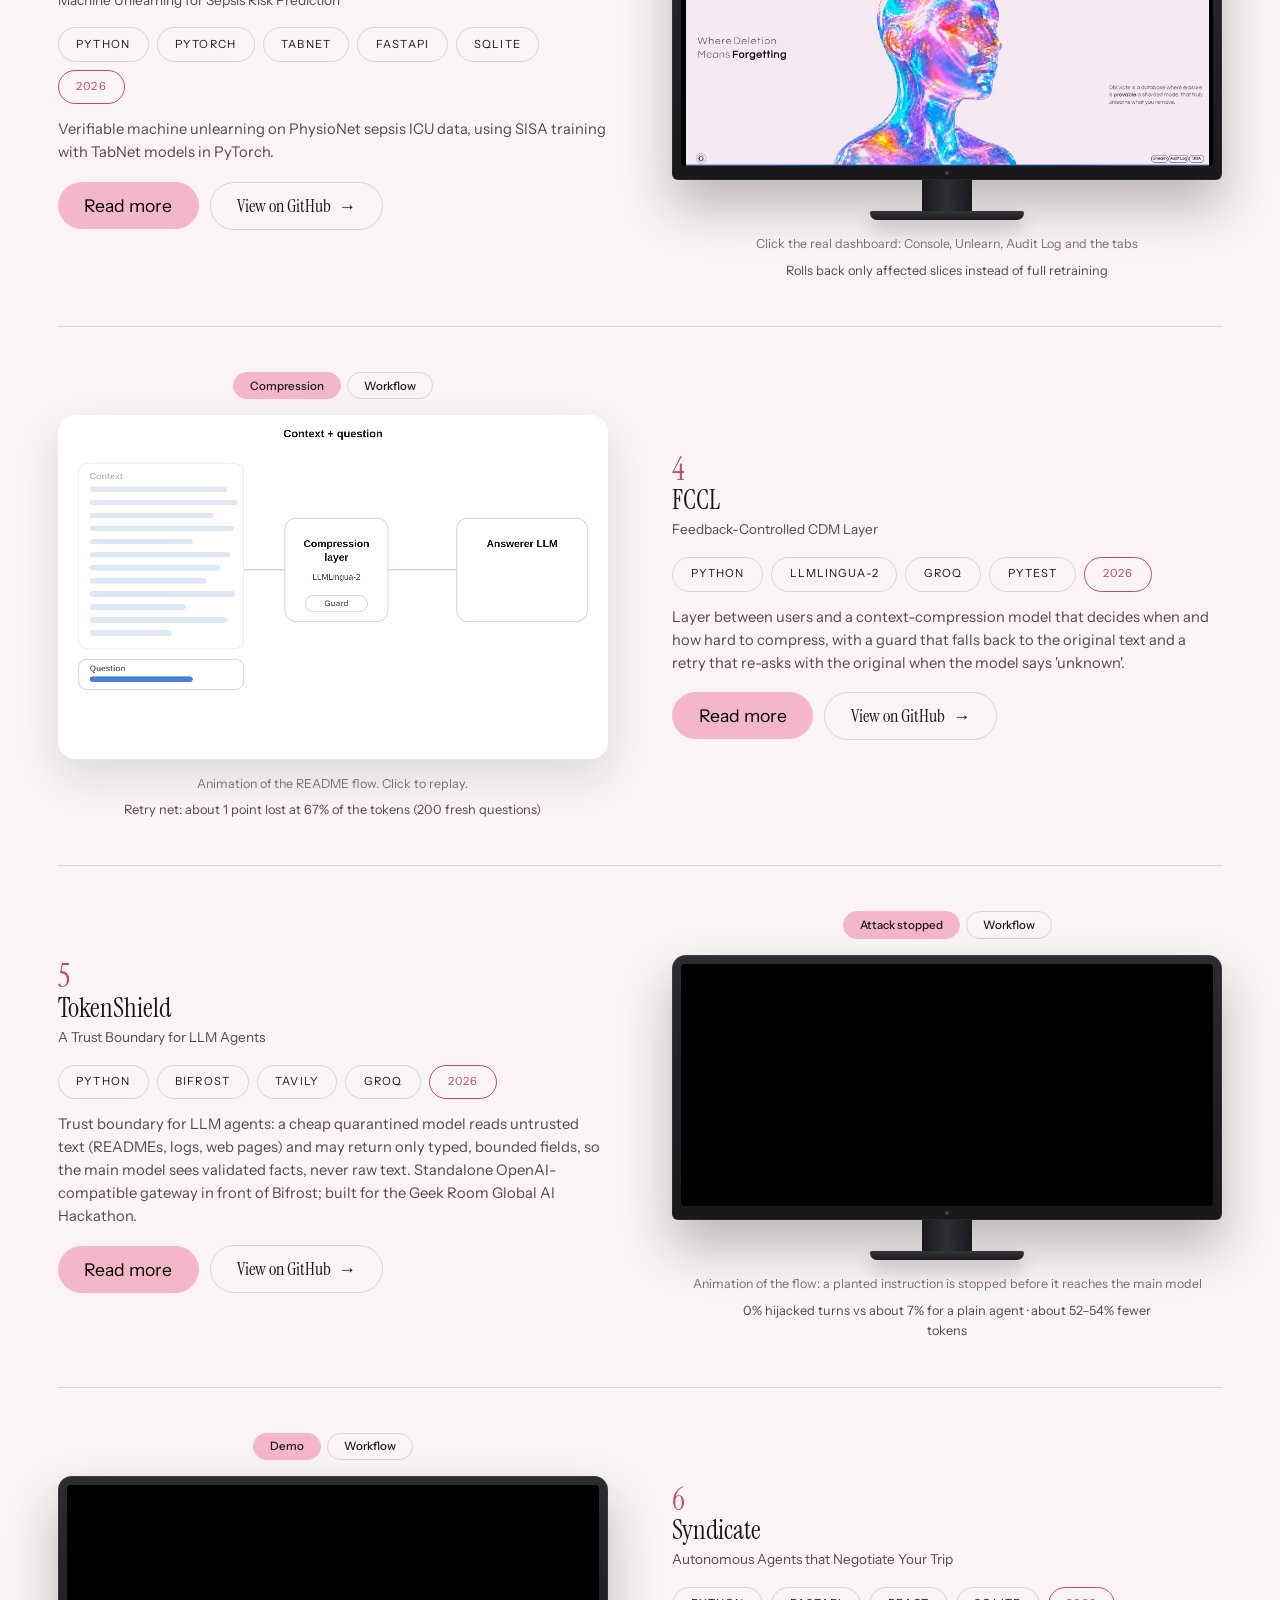
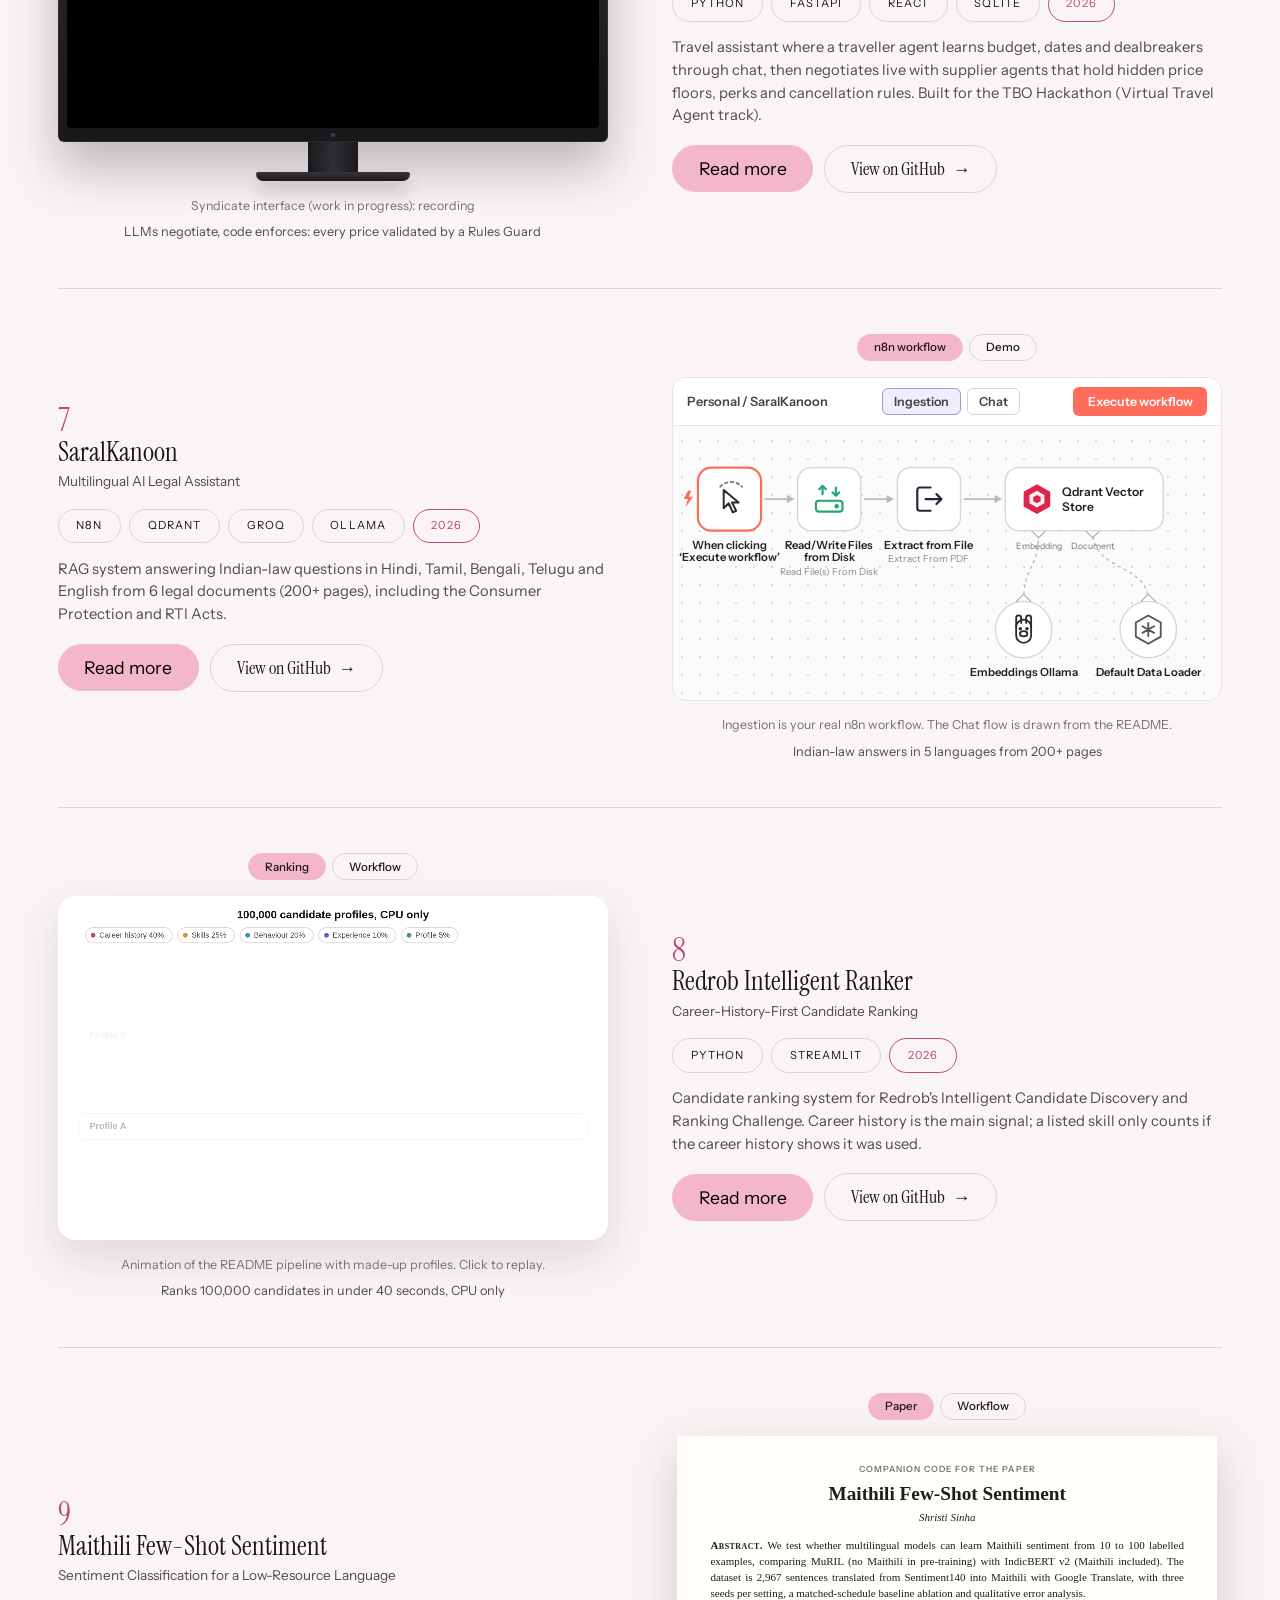
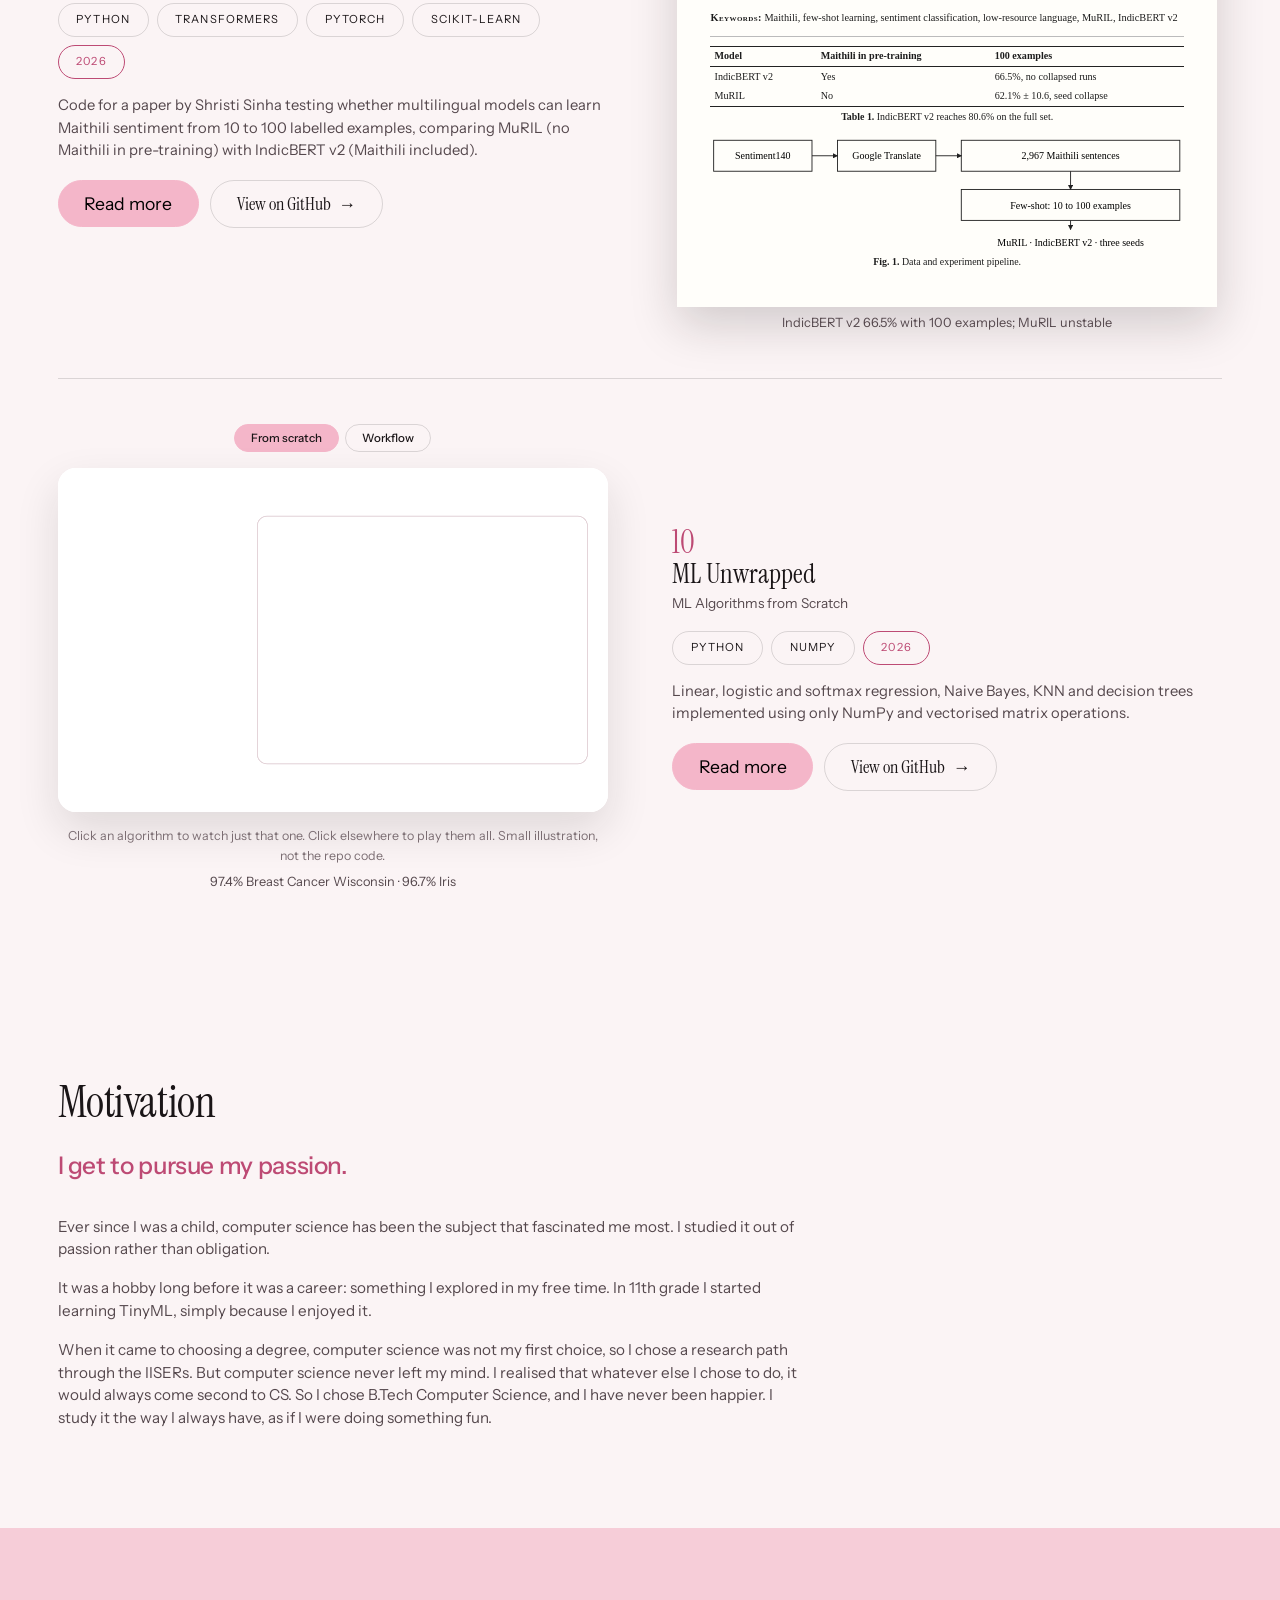
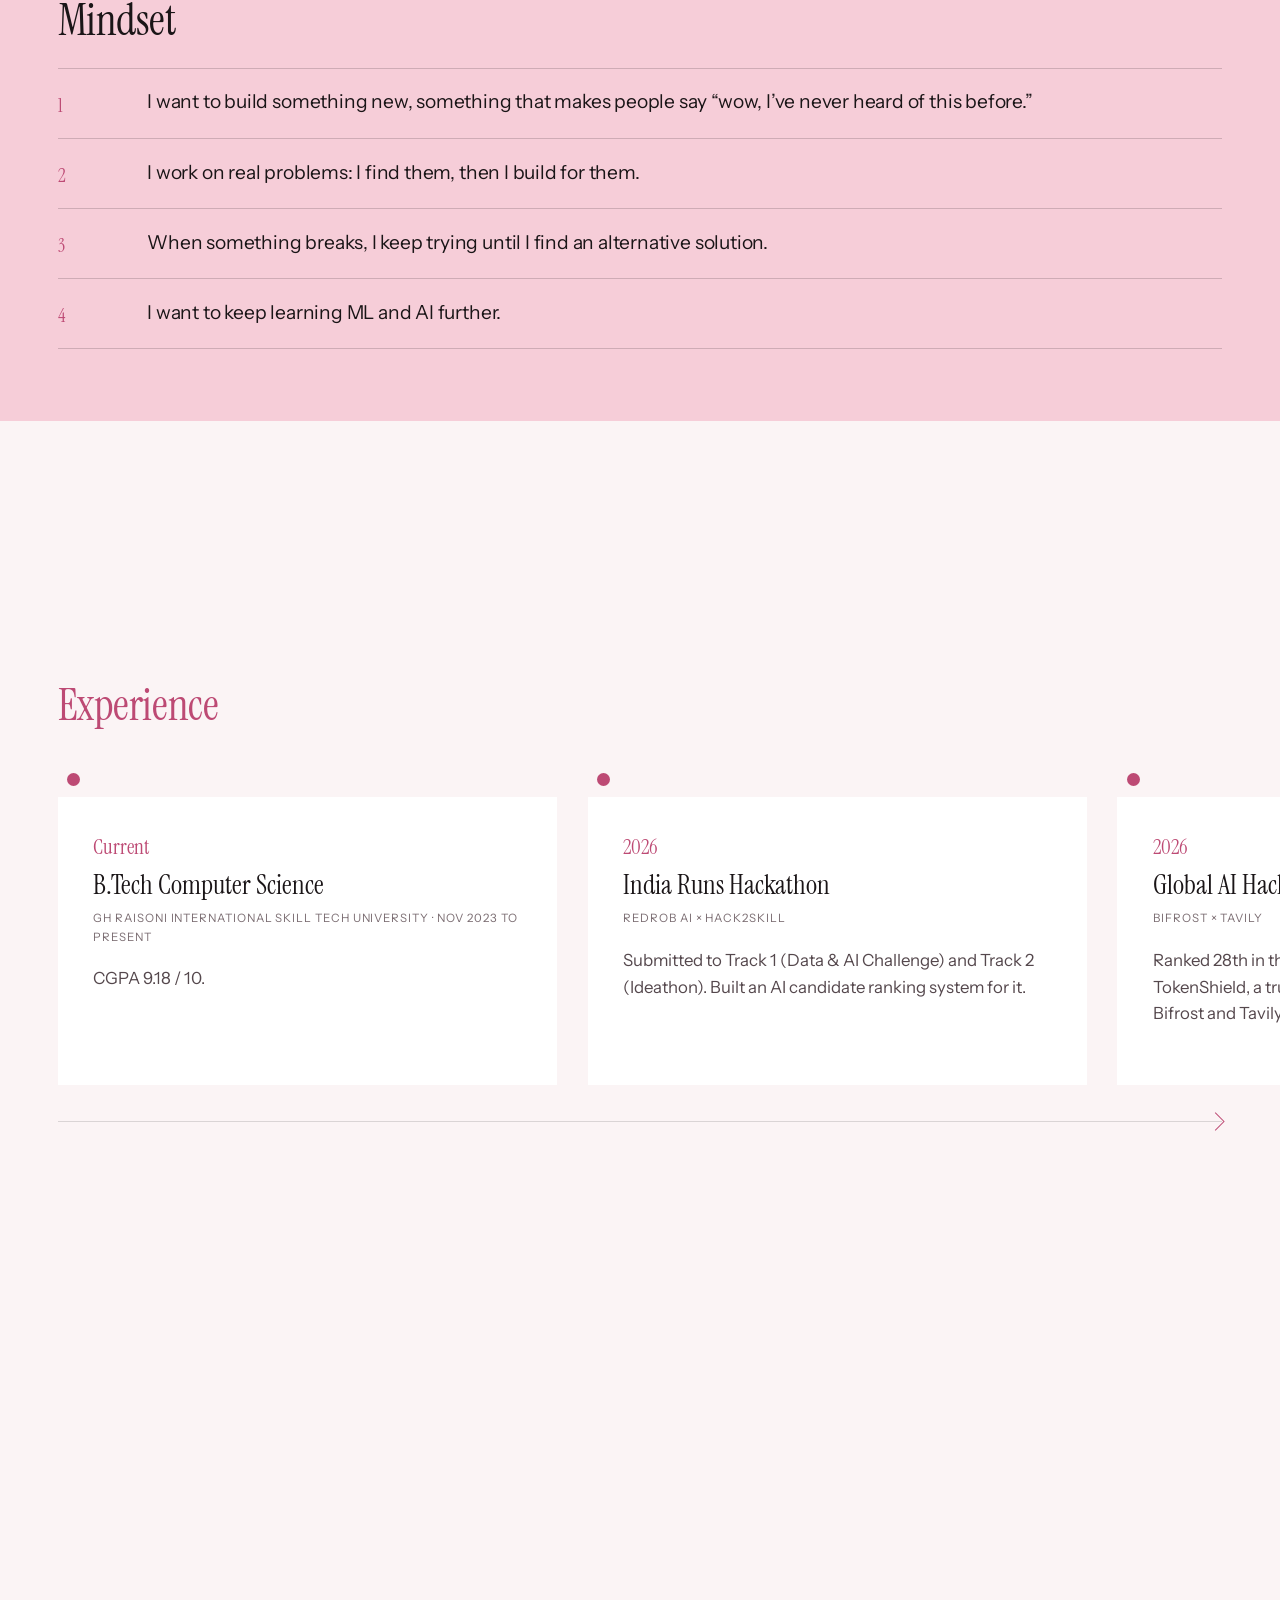
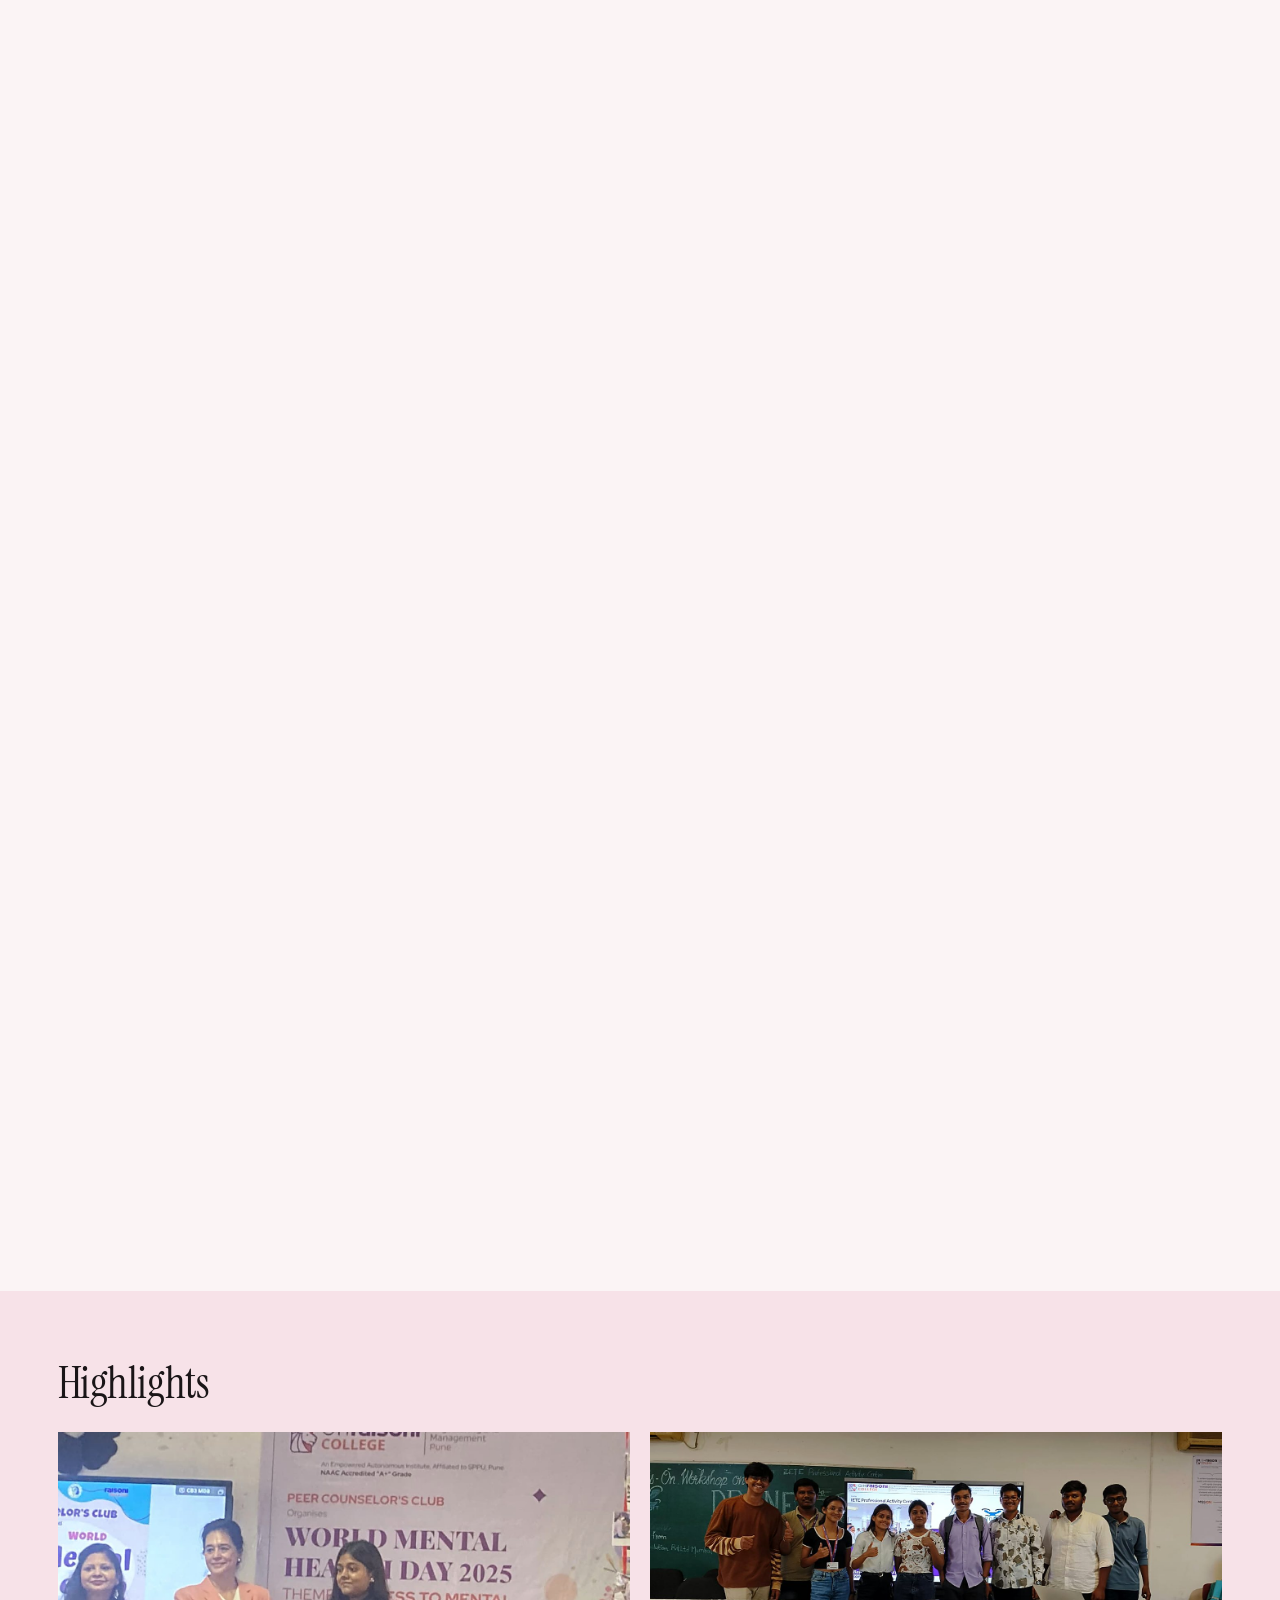
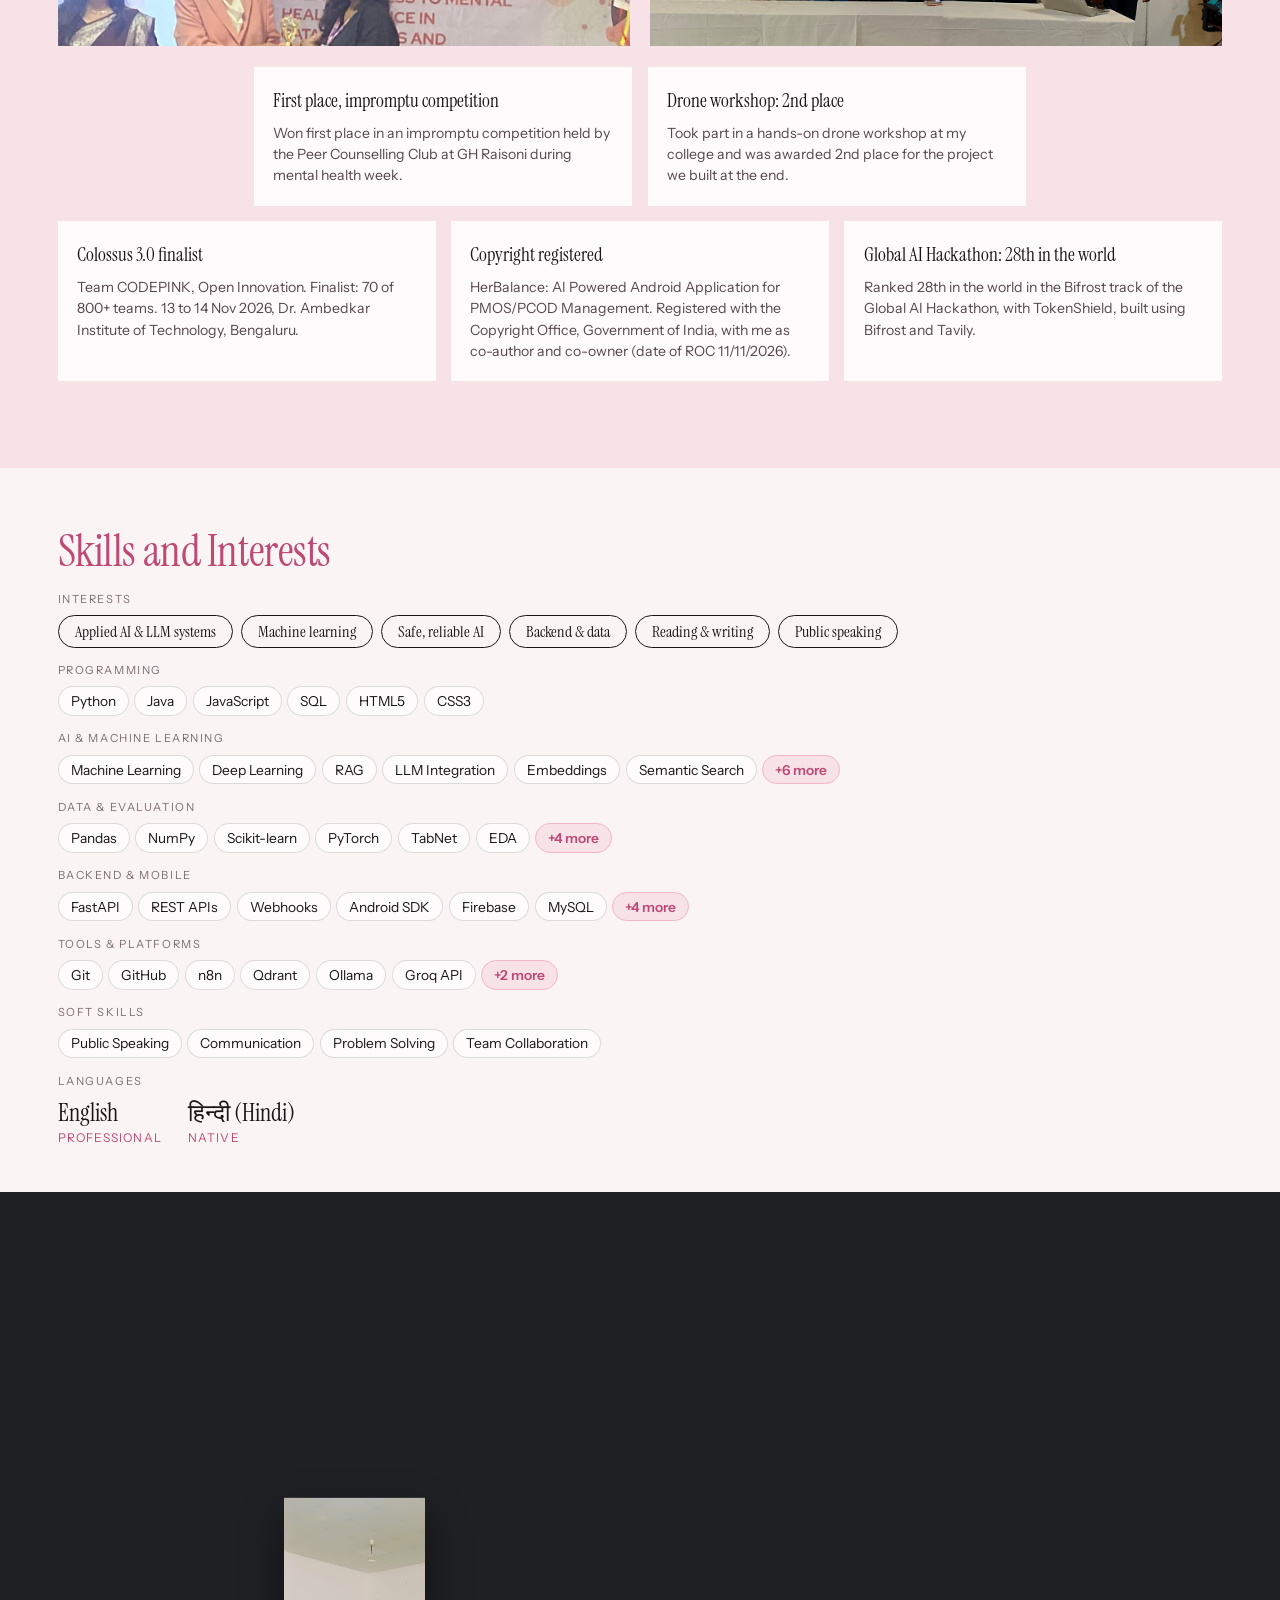
==== commit c1de0f7f: "Restore dark gallery, update hero markup" ====
--- a/index.html
+++ b/index.html
@@ -9,7 +9,7 @@
 <meta property="og:description" content="B.Tech Computer Science student: AI, ML and software projects.">
 <meta property="og:type" content="website">
 <link rel="icon" href="data:image/svg+xml,%3Csvg xmlns='http://www.w3.org/2000/svg' viewBox='0 0 64 64'%3E%3Ccircle cx='32' cy='32' r='32' fill='%23fbf4f5'/%3E%3Ctext x='32' y='41' text-anchor='middle' font-family='Georgia' font-size='26' fill='%23bd4a74'%3ESS%3C/text%3E%3C/svg%3E">
-<link rel="stylesheet" href="style.css?v=22">
+<link rel="stylesheet" href="style.css?v=23">
 </head>
 <body>
 
@@ -99,9 +99,8 @@
     <div class="reveal lang-grid" id="lang-grid"></div>
   </section>
 
-  <section id="gallery" class="wrap" hidden>
-    <h2 class="sec-title">Gallery</h2>
-    <div class="gal-grid" id="gal"></div>
+  <section id="gallery" class="darkband" hidden>
+    <div class="gal-stage" id="gal"></div>
   </section>
 
   <section id="socials" class="wrap center">
@@ -128,8 +127,8 @@
 
 <div id="toast" role="status" aria-live="polite"></div>
 
-<script src="content.js?v=22"></script>
-<script src="visuals.js?v=22"></script>
-<script src="main.js?v=22"></script>
+<script src="content.js?v=23"></script>
+<script src="visuals.js?v=23"></script>
+<script src="main.js?v=23"></script>
 </body>
 </html>
--- a/style.css
+++ b/style.css
@@ -771,15 +771,6 @@
 @media (max-width: 600px) { .swipe { display: inline; } }
 
 /* v19: light gallery wall, collapsed skills, softer globe over text */
-#gallery.wrap { padding-top: clamp(4rem, 7vw, 8rem); padding-bottom: clamp(3rem, 6vw, 7rem); }
-#gallery .sec-title { color: var(--acc); margin-bottom: clamp(1.4rem, 2.4vw, 3rem); }
-.gal-grid { column-count: 3; column-gap: clamp(.9rem, 1.4vw, 1.6rem); }
-.gal-card { break-inside: avoid; margin: 0 0 clamp(.9rem, 1.4vw, 1.6rem); background: #fff; border-radius: 16px; overflow: hidden; box-shadow: 0 10px 30px rgba(189,74,116,.12); transition: transform .35s ease, box-shadow .35s ease; }
-.gal-card:hover { transform: translateY(-4px) rotate(-.4deg); box-shadow: 0 18px 42px rgba(189,74,116,.22); }
-.gal-card img { display: block; width: 100%; height: auto; }
-.gal-card figcaption { padding: .7rem 1rem .85rem; font-size: clamp(.8rem, .85vw, .98rem); color: var(--ink); line-height: 1.45; }
-@media (max-width: 1000px) { .gal-grid { column-count: 2; } }
-@media (max-width: 560px) { .gal-grid { column-count: 1; } }
 .chips-sm .extra { display: none; }
 .chips-sm.open .extra { display: inline-block; }
 .chip-more { cursor: pointer; background: var(--tint); border: 1px solid var(--pink); color: var(--acc); font-family: inherit; font-weight: 600; }
@@ -817,12 +808,8 @@
 /* v22: "Selected work" index instead of stat cards */
 #hero-proof { width: min(22vw, 360px); display: block; color: #fff; }
 .hp-label { display: block; margin-bottom: .8rem; font-size: .75rem; letter-spacing: .14em; text-transform: uppercase; color: rgba(255,255,255,.75); }
-#hero-work { list-style: none; margin: 0; padding: 0; border-top: 1px solid rgba(255,255,255,.4); }
-#hero-work li { border-bottom: 1px solid rgba(255,255,255,.4); }
-#hero-work a { display: grid; grid-template-columns: 2.2rem 1fr auto; align-items: center; gap: .6rem; padding: .85rem .2rem; color: #fff; text-decoration: none; transition: padding .25s ease, color .25s ease; }
-#hero-work a:hover { padding-left: .7rem; color: var(--pink); }
-.wn { font: 400 1.05rem var(--display); color: var(--pink); }
-.wt b { display: block; font: 400 clamp(1.2rem, 1.6vw, 1.8rem)/1.1 var(--display); }
-.wt small { display: block; margin-top: .15rem; font-size: clamp(.74rem, .8vw, .9rem); color: rgba(255,255,255,.78); }
-.wa { opacity: .6; transition: transform .25s; }
-#hero-work a:hover .wa { transform: translateX(4px); opacity: 1; }
+#hero-work { list-style: none; margin: 0; padding: 0; display: flex; flex-direction: column; align-items: flex-start; gap: .55rem; }
+#hero-work a.cta { font-size: clamp(.9rem, 1vw, 1.1rem); padding: .7rem 1.4rem; }
+#hero-work a.cta:hover { filter: brightness(1.04); scale: 1.04; }
+.wa { display: inline-block; margin-left: .35rem; transition: transform .25s; }
+#hero-work a:hover .wa { transform: translateX(4px); }
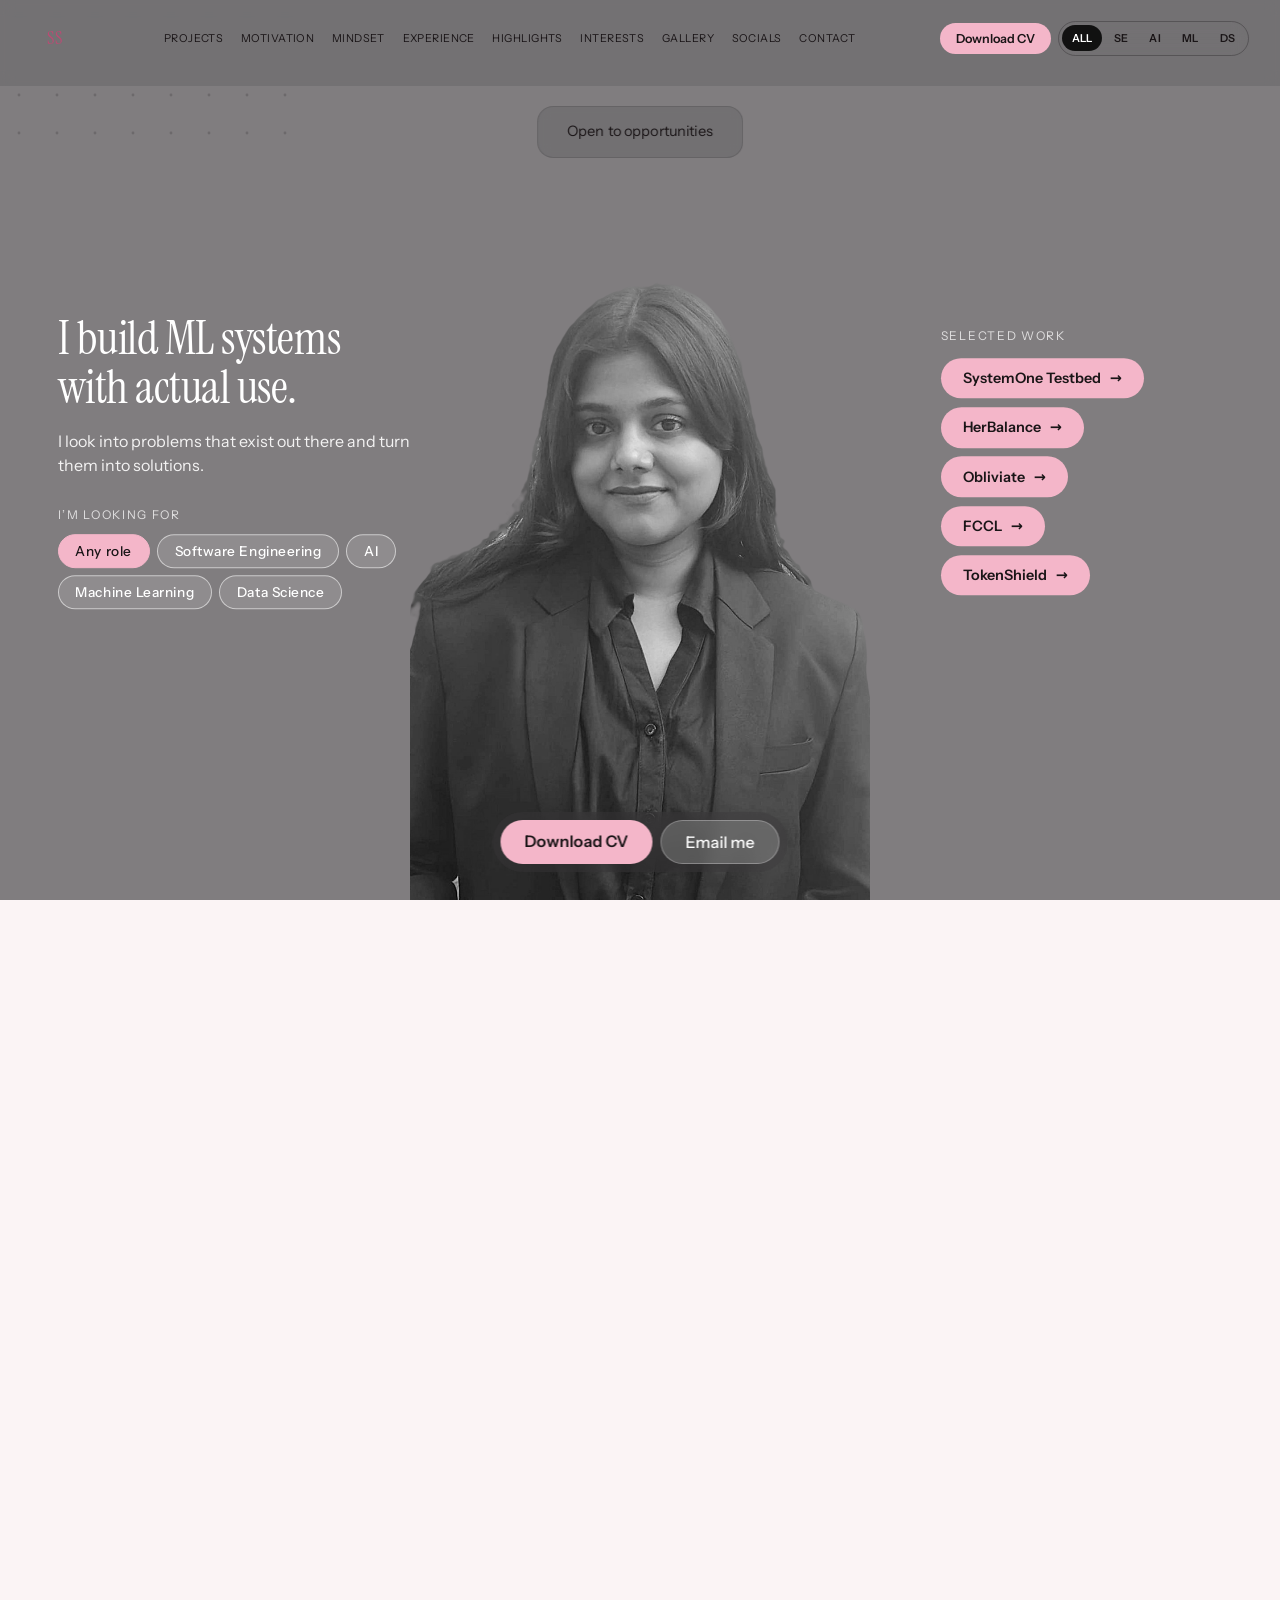
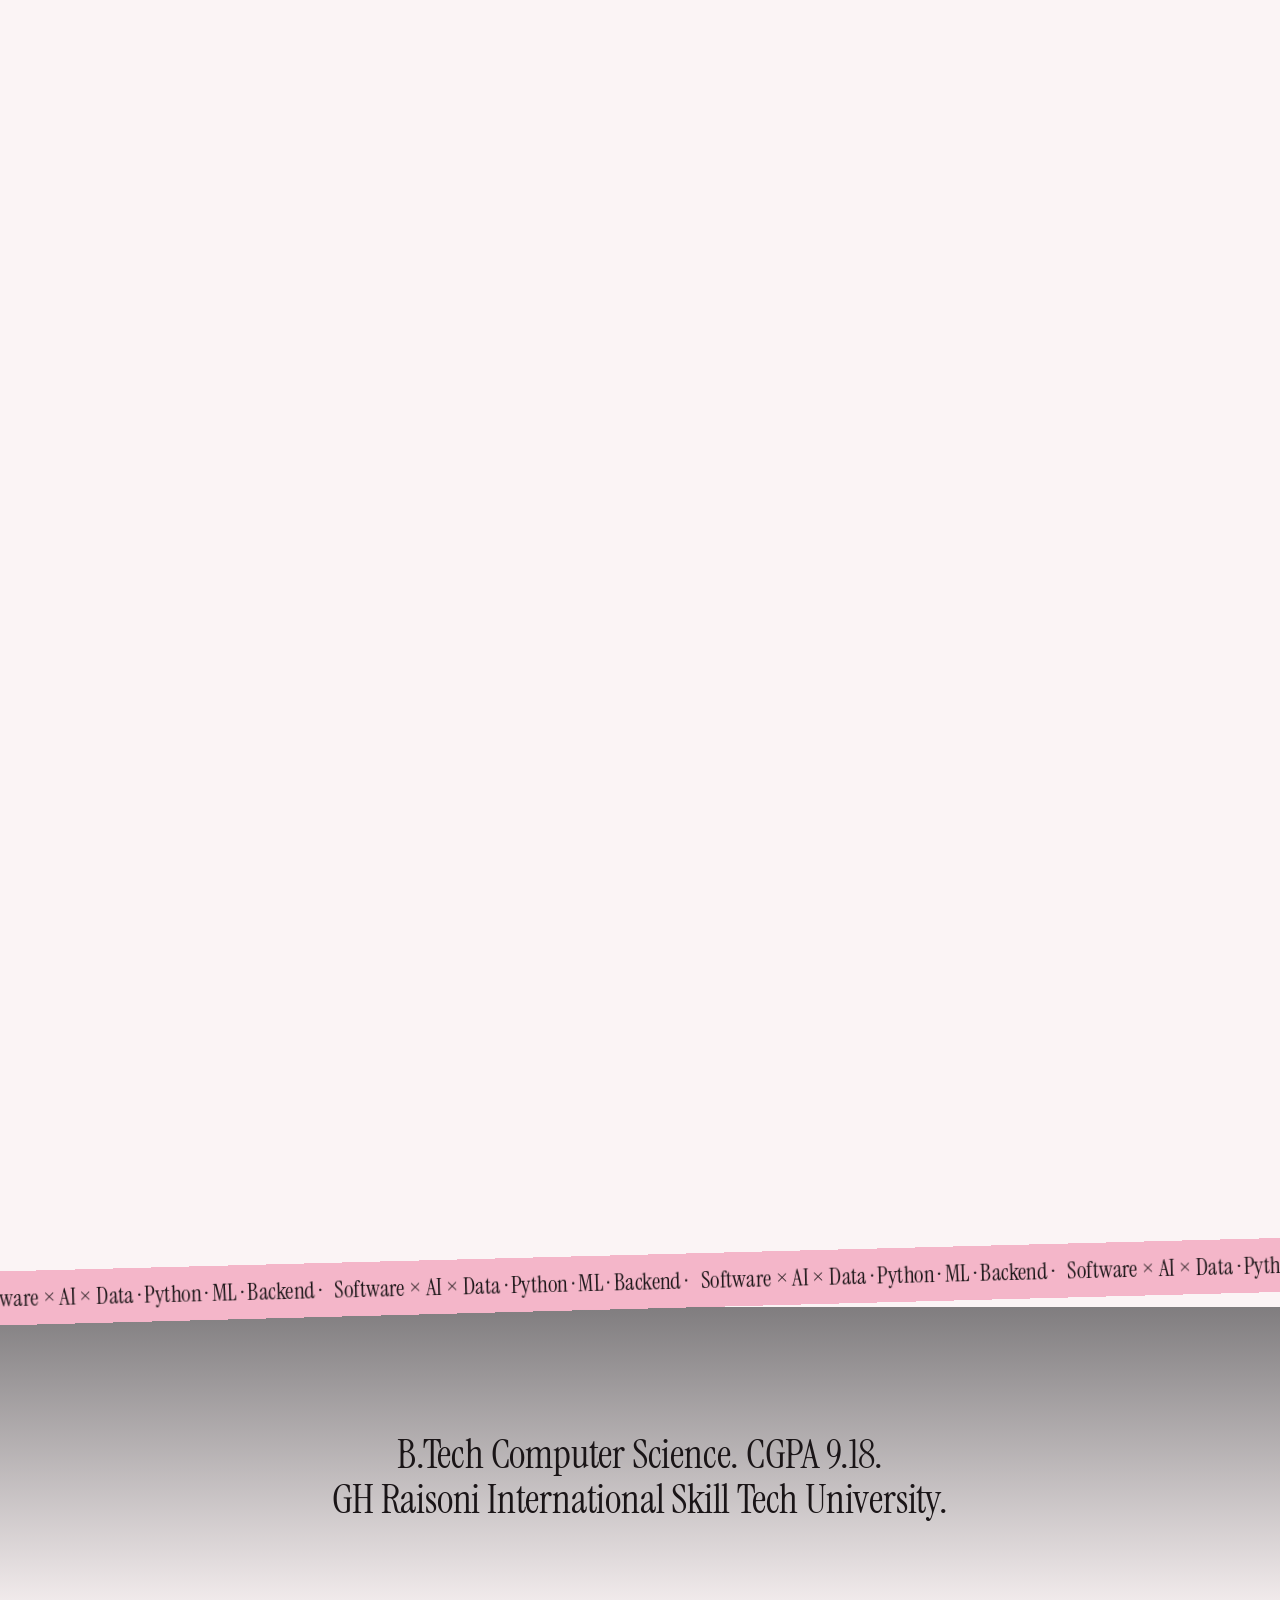
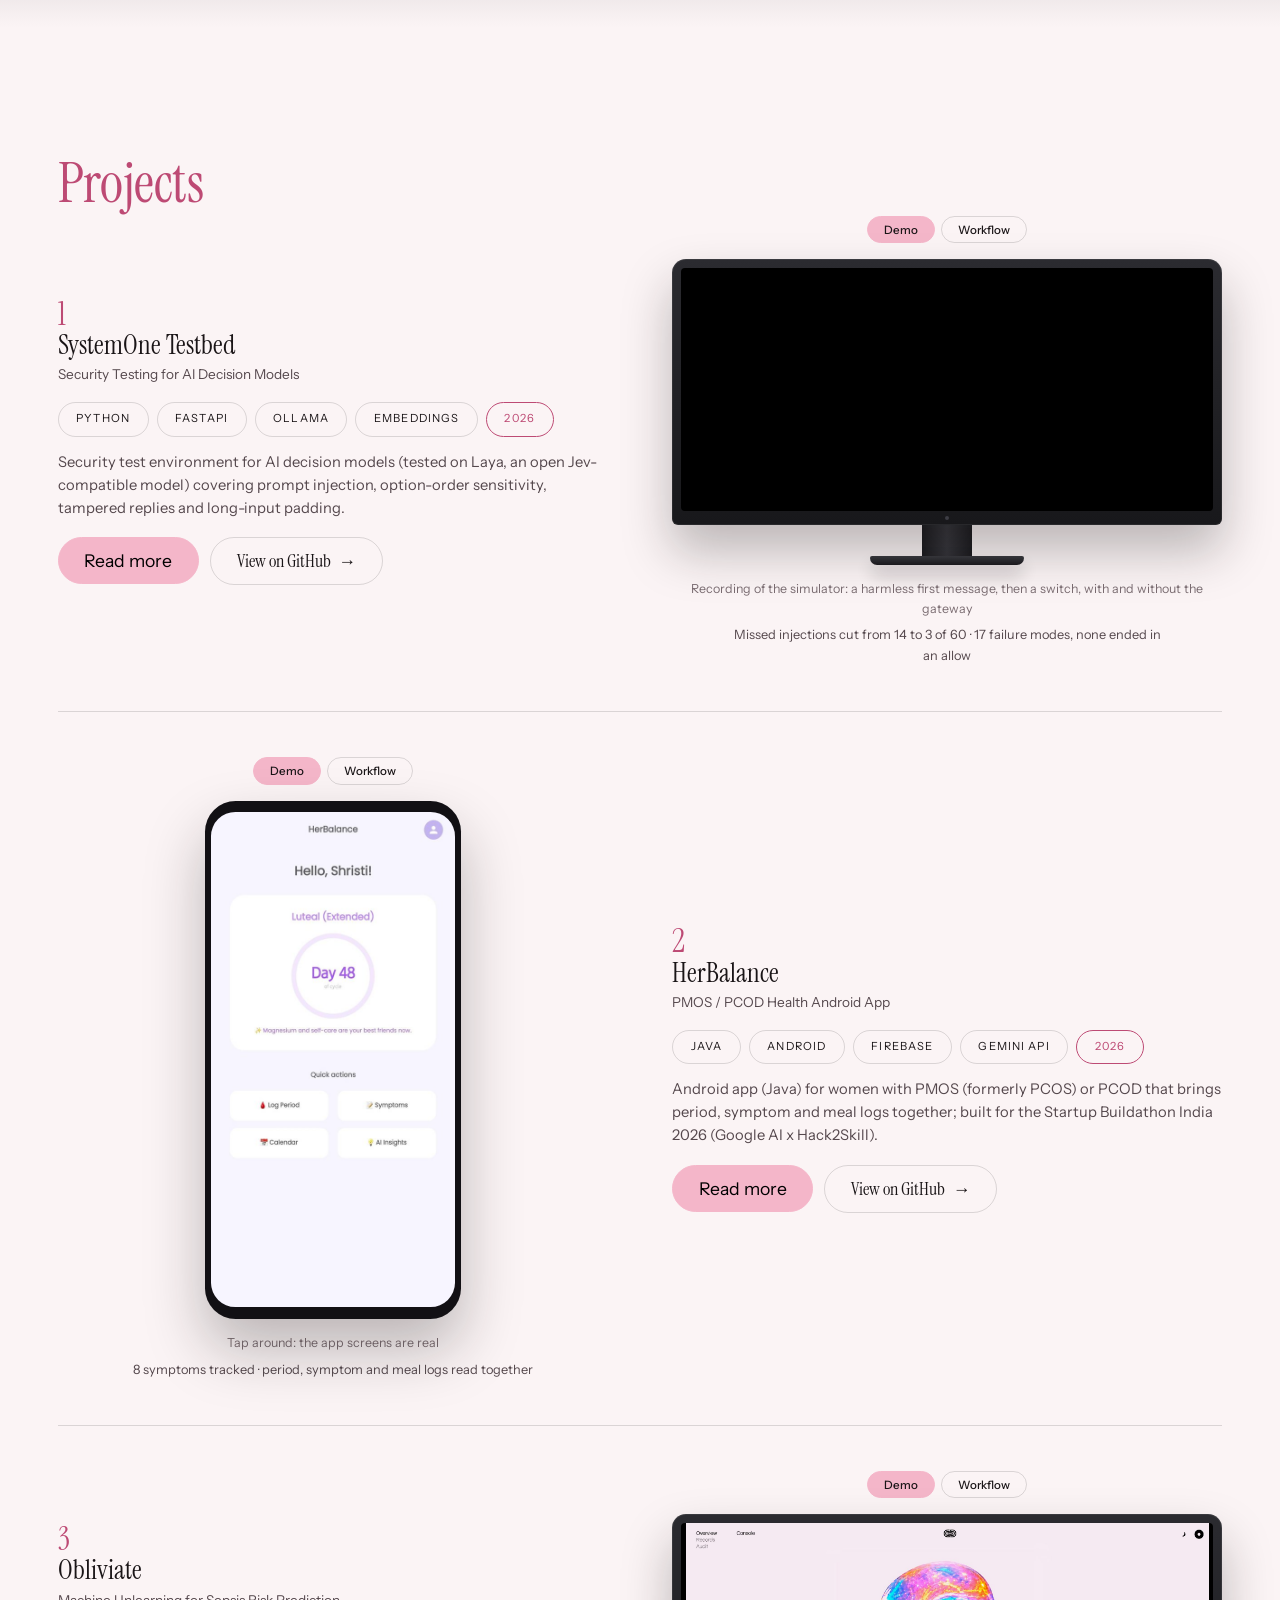
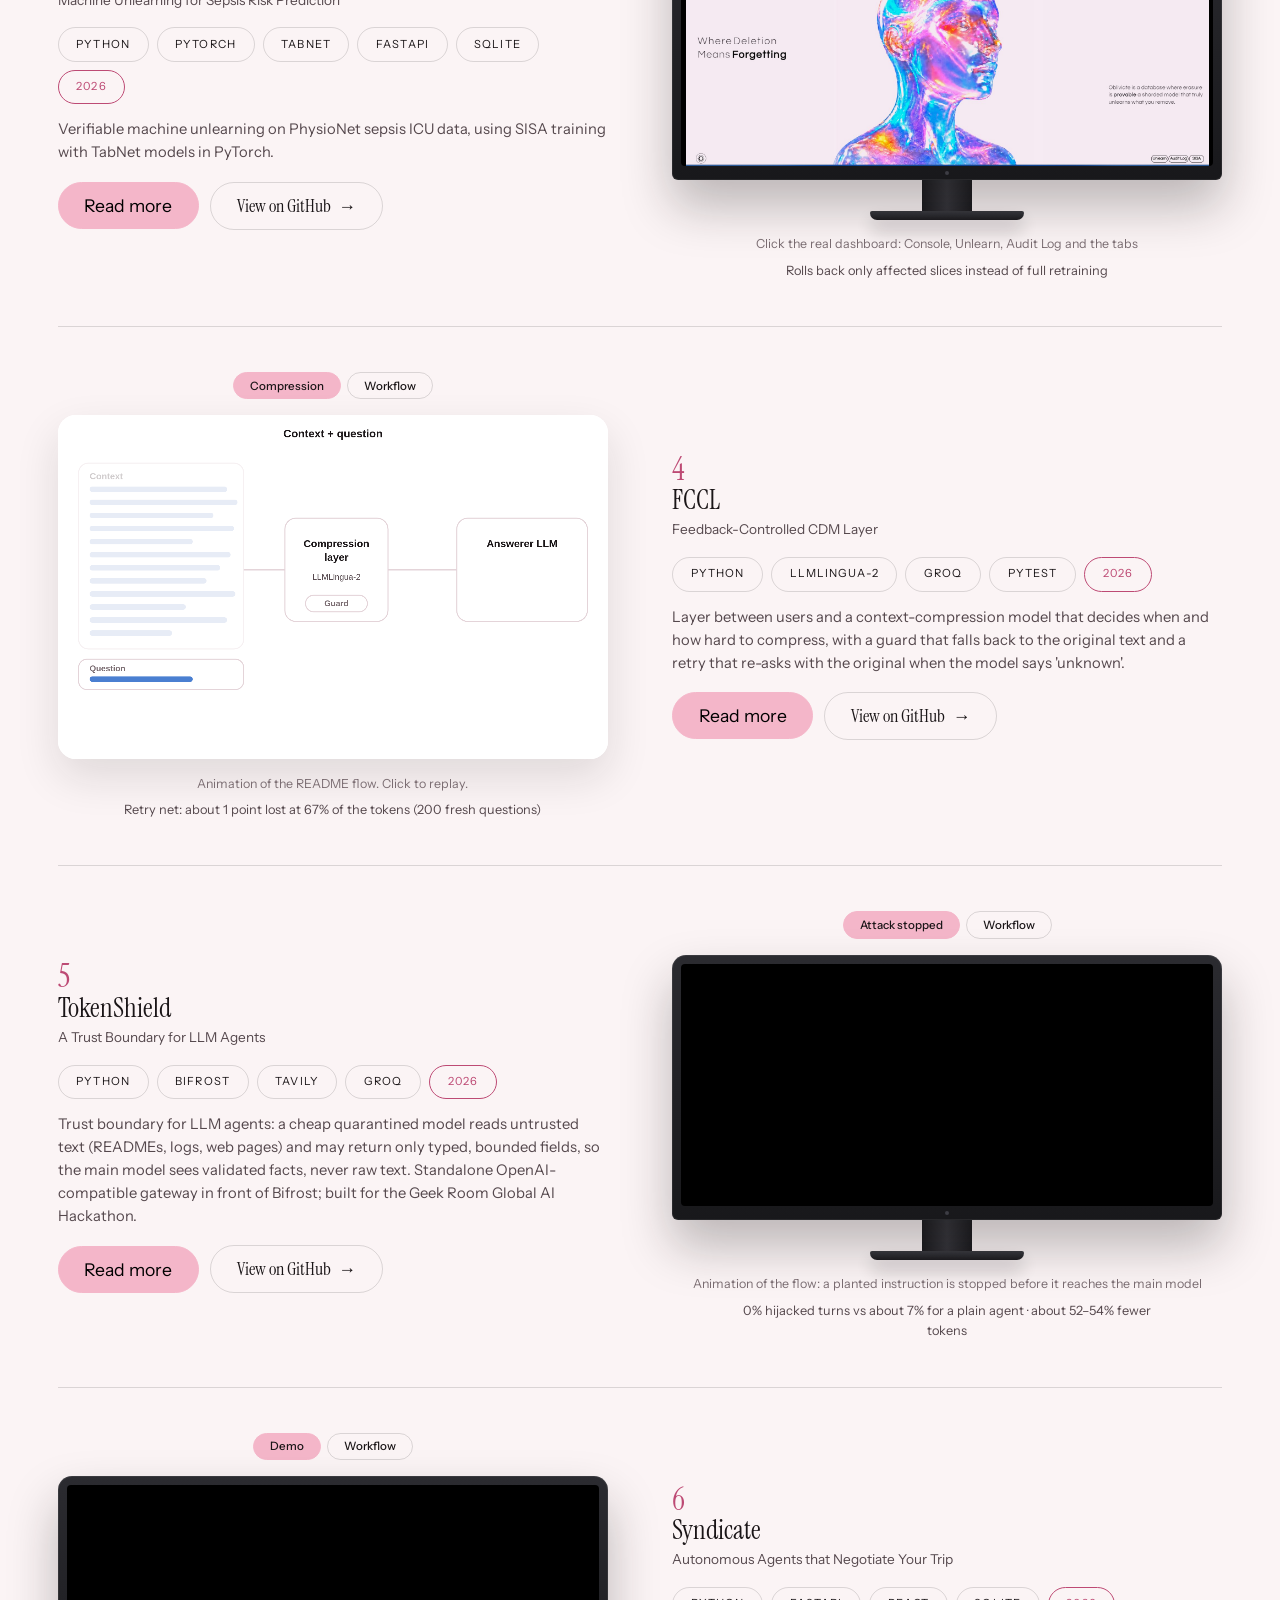
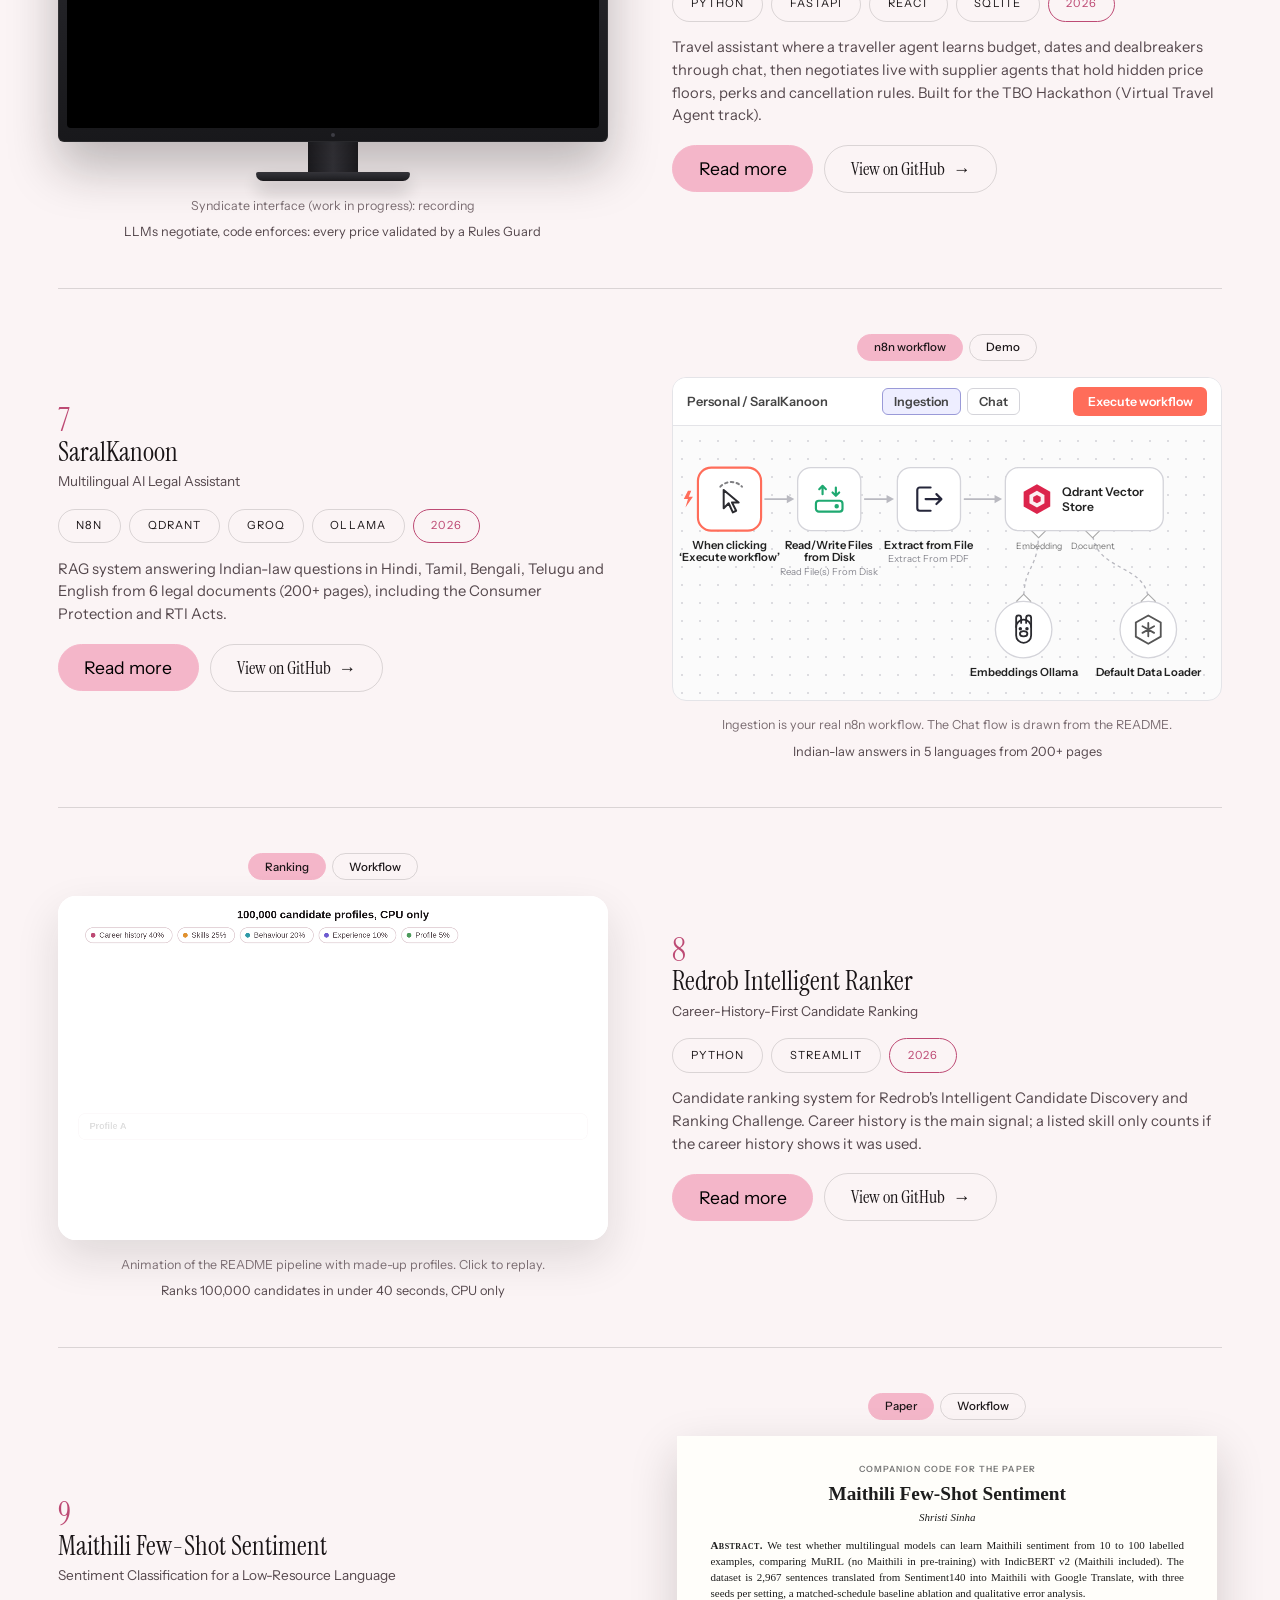
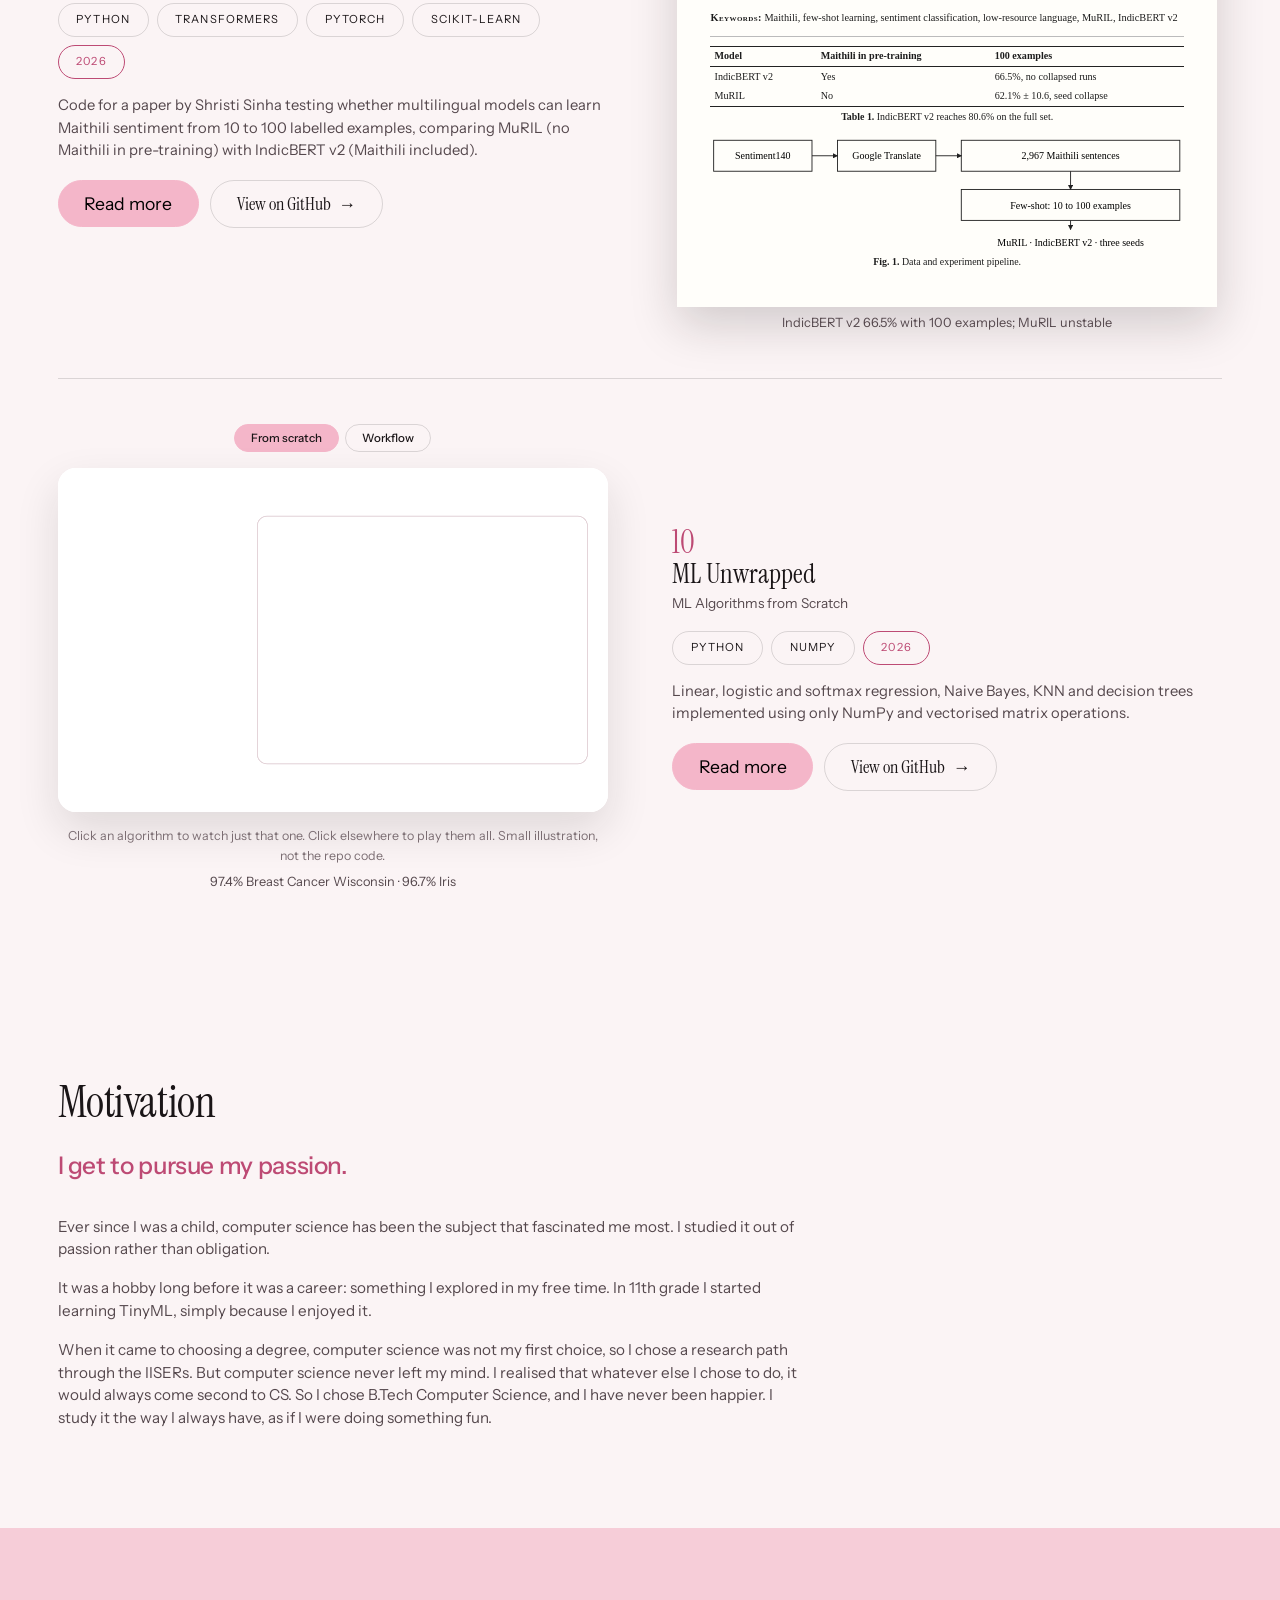
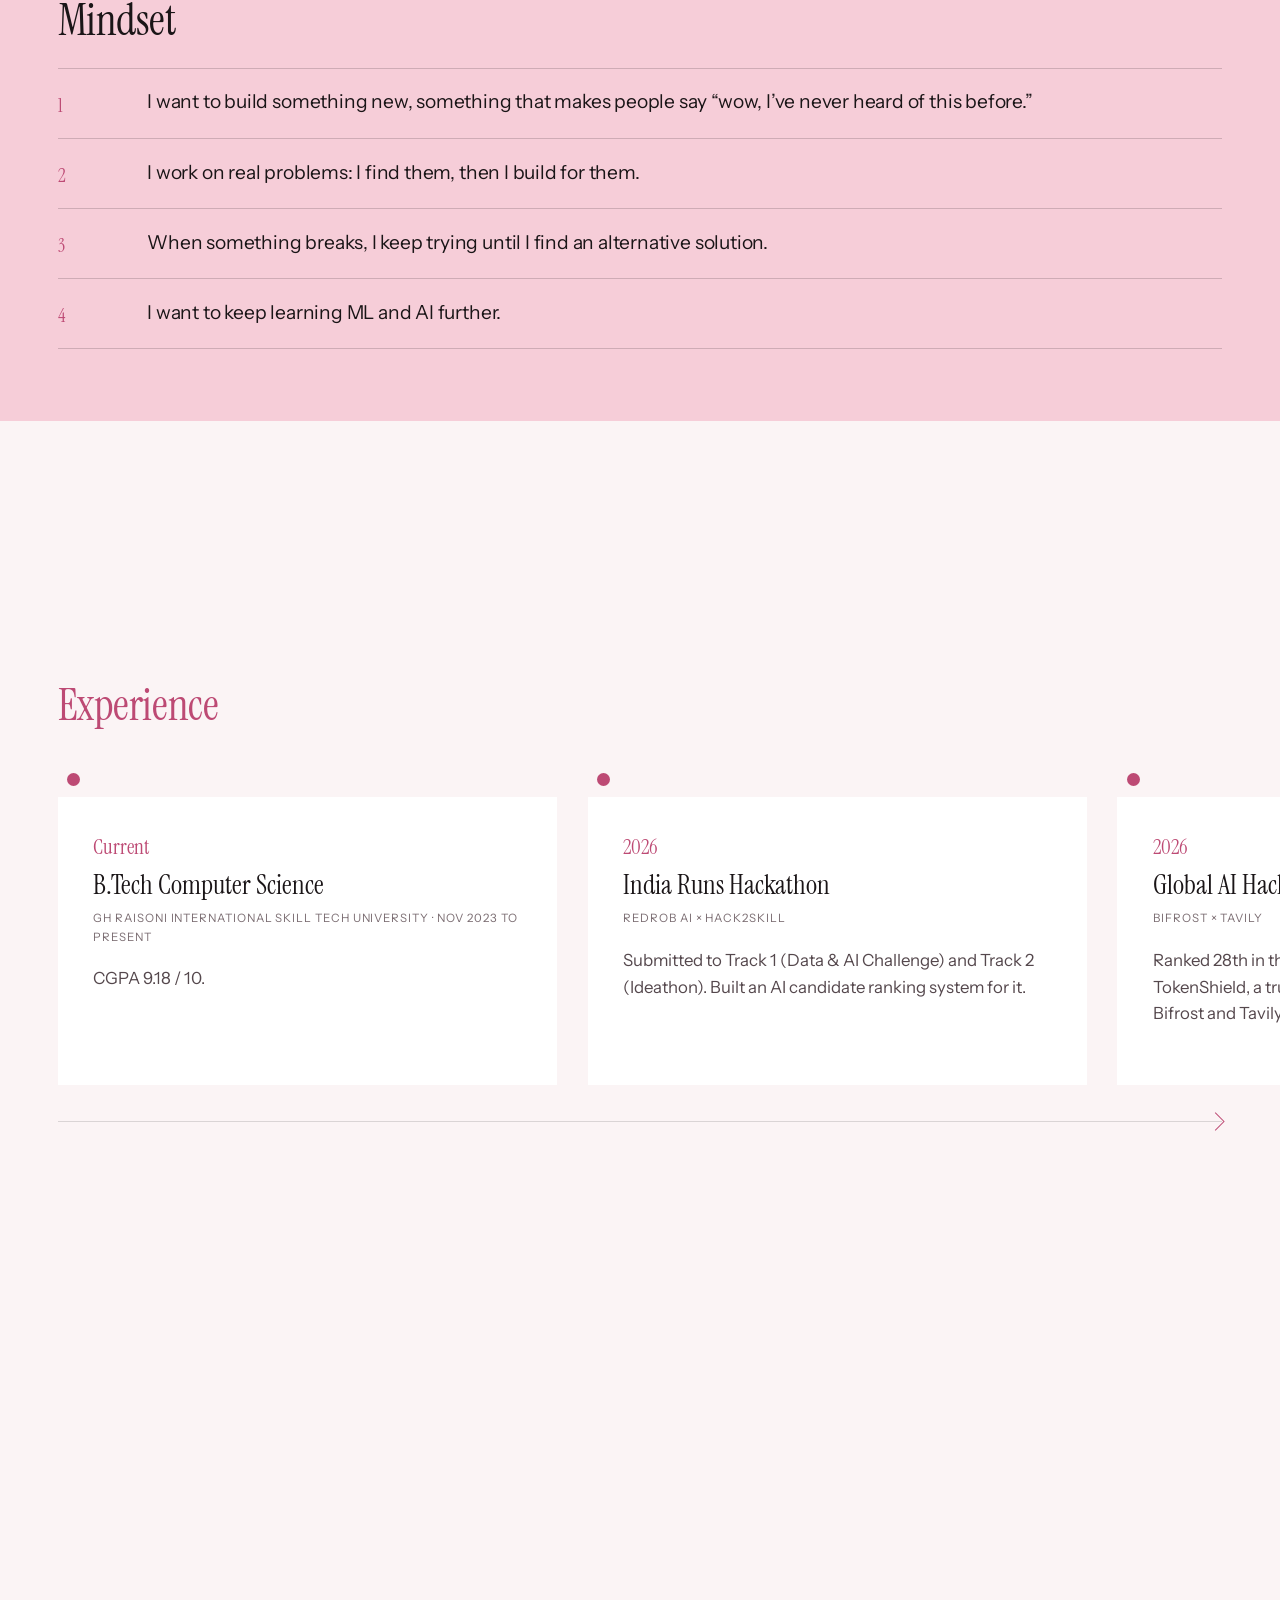
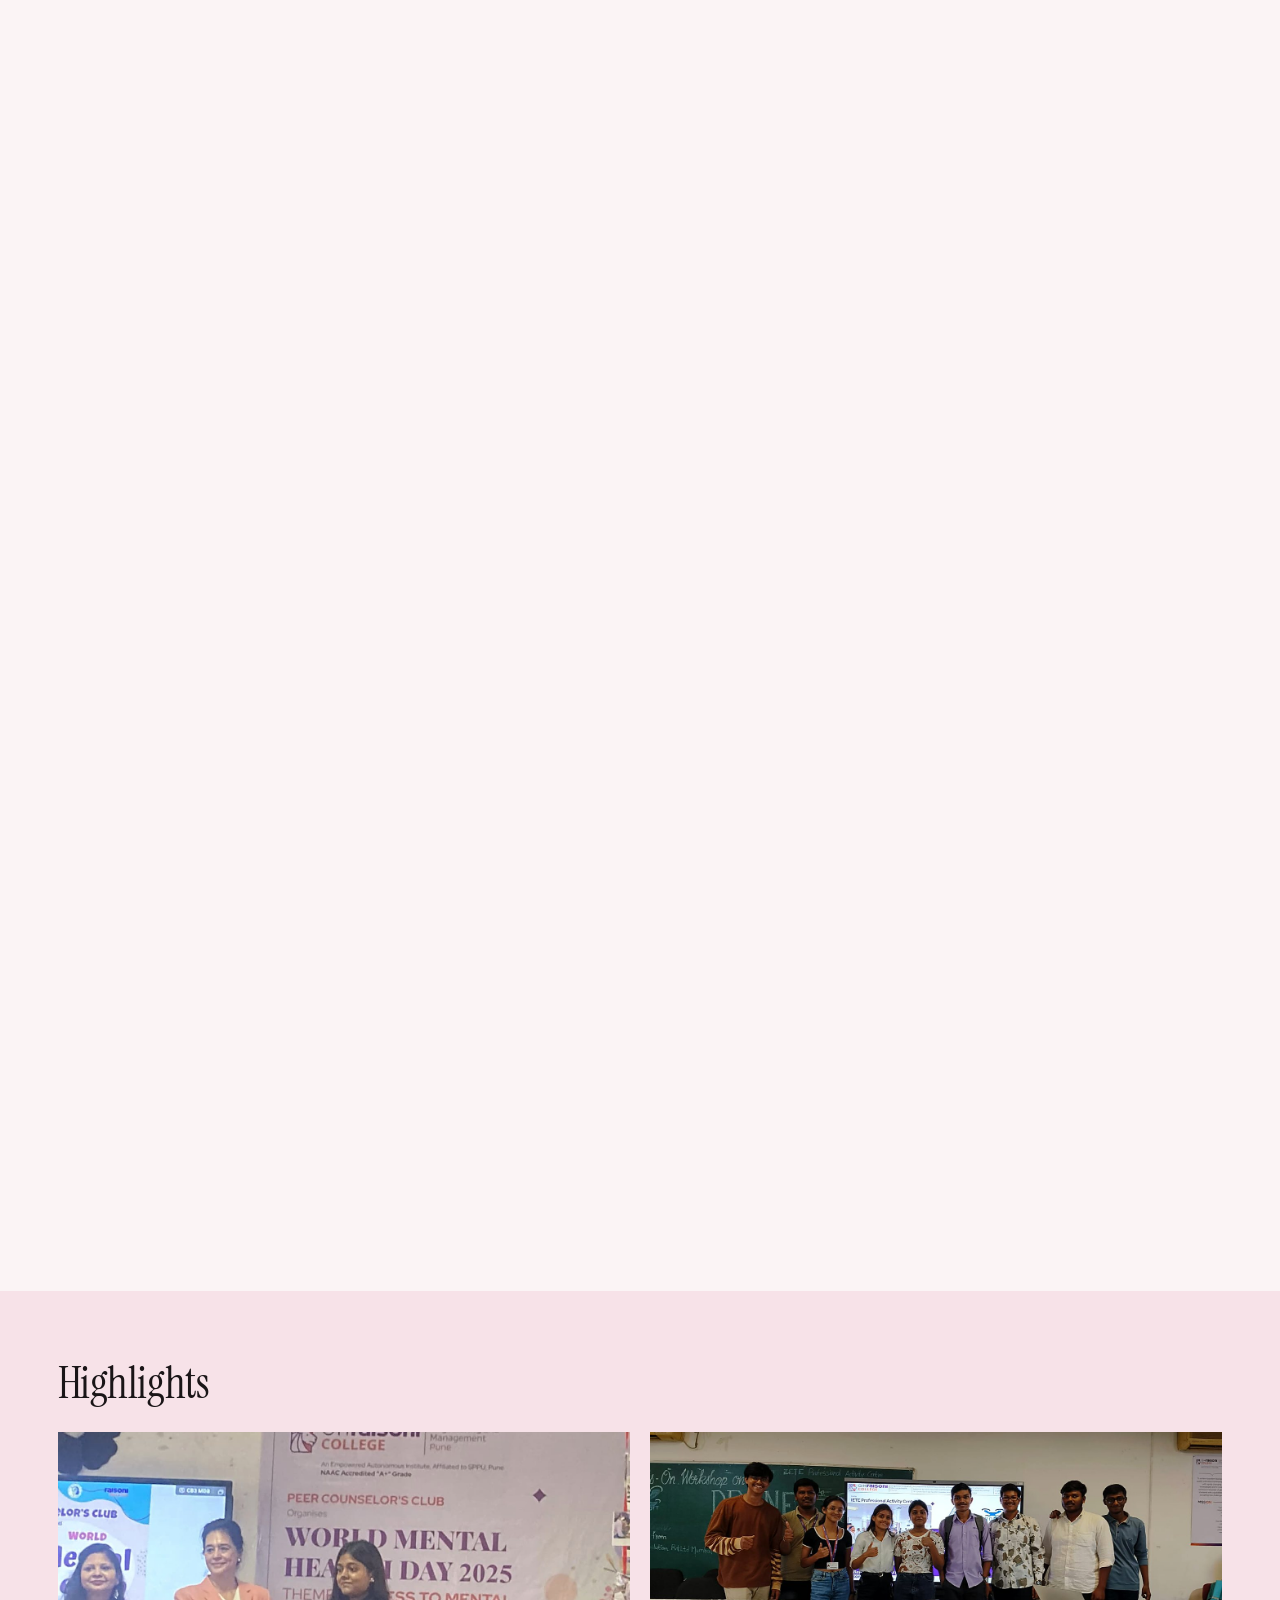
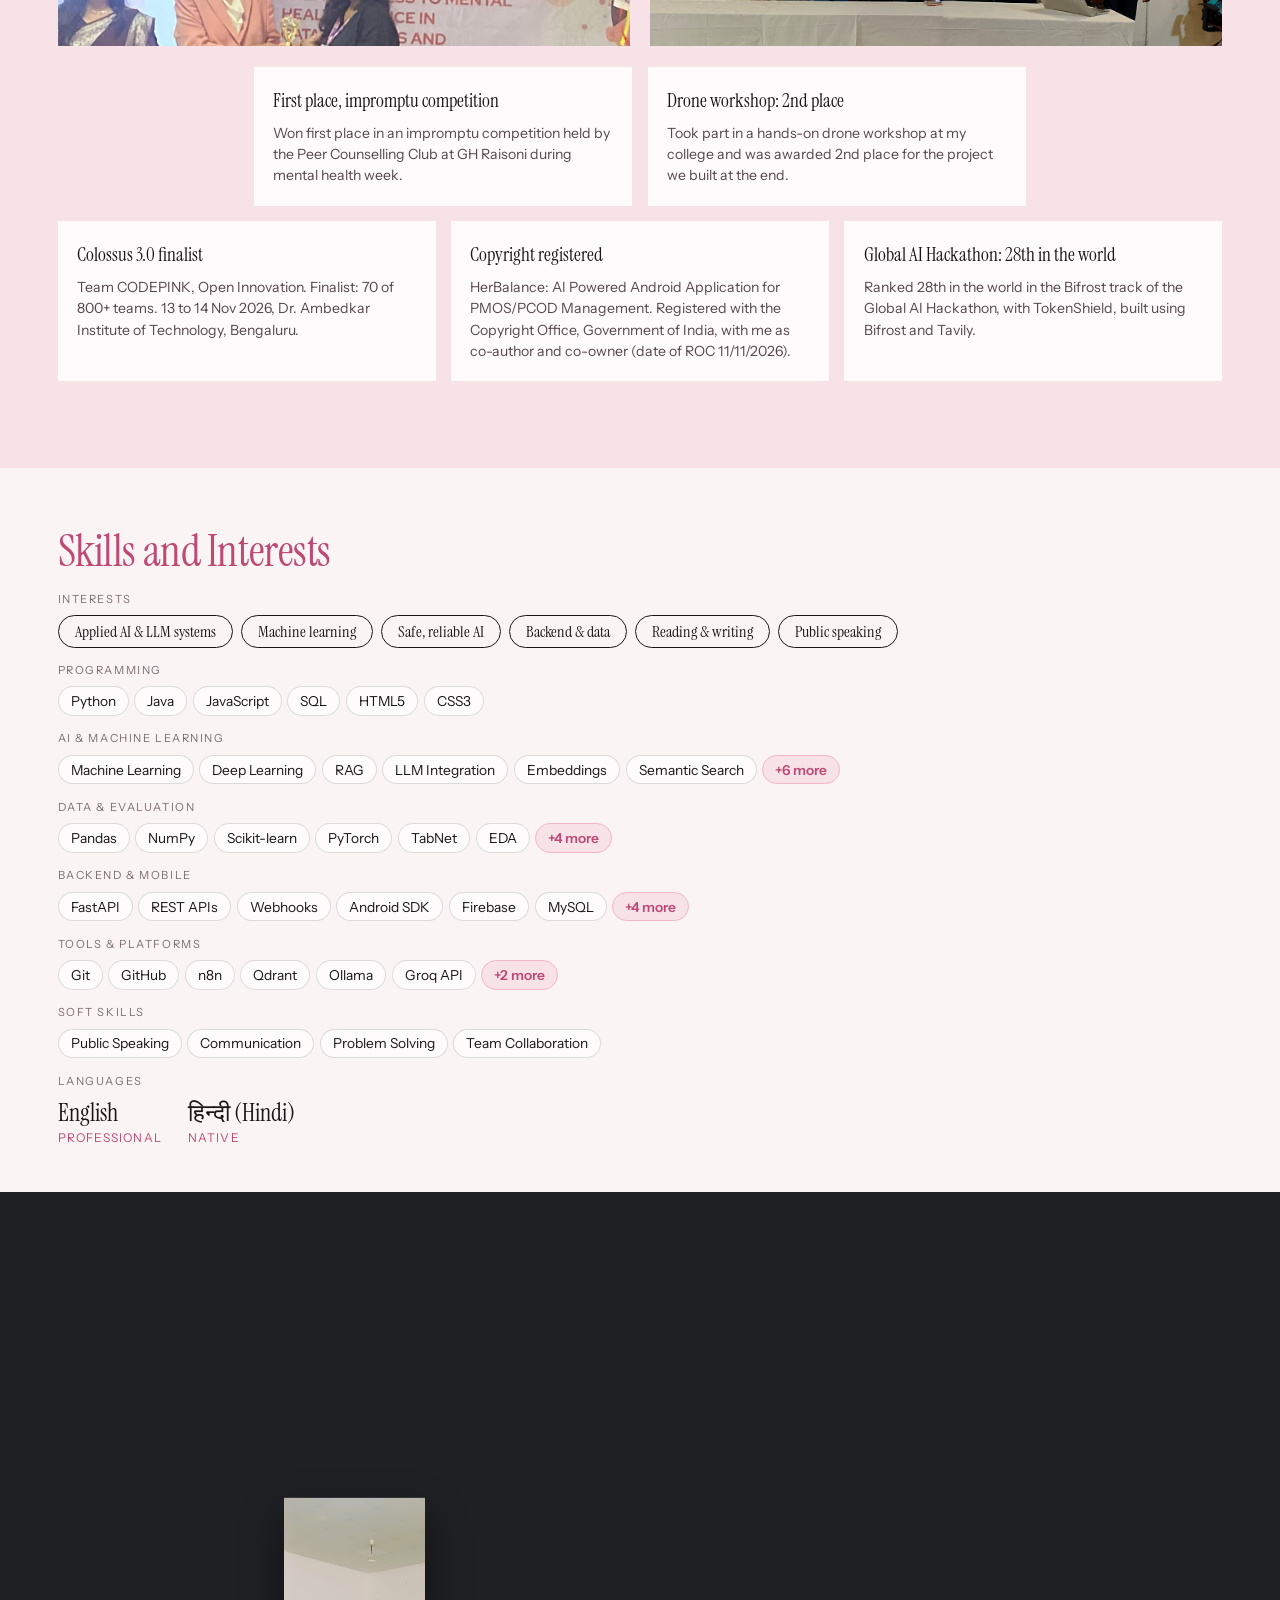
==== commit 3bd6f4ed: "Bump cache version" ====
--- a/index.html
+++ b/index.html
@@ -9,7 +9,7 @@
 <meta property="og:description" content="B.Tech Computer Science student: AI, ML and software projects.">
 <meta property="og:type" content="website">
 <link rel="icon" href="data:image/svg+xml,%3Csvg xmlns='http://www.w3.org/2000/svg' viewBox='0 0 64 64'%3E%3Ccircle cx='32' cy='32' r='32' fill='%23fbf4f5'/%3E%3Ctext x='32' y='41' text-anchor='middle' font-family='Georgia' font-size='26' fill='%23bd4a74'%3ESS%3C/text%3E%3C/svg%3E">
-<link rel="stylesheet" href="style.css?v=23">
+<link rel="stylesheet" href="style.css?v=24">
 </head>
 <body>
 
@@ -127,8 +127,8 @@
 
 <div id="toast" role="status" aria-live="polite"></div>
 
-<script src="content.js?v=23"></script>
-<script src="visuals.js?v=23"></script>
-<script src="main.js?v=23"></script>
+<script src="content.js?v=24"></script>
+<script src="visuals.js?v=24"></script>
+<script src="main.js?v=24"></script>
 </body>
 </html>
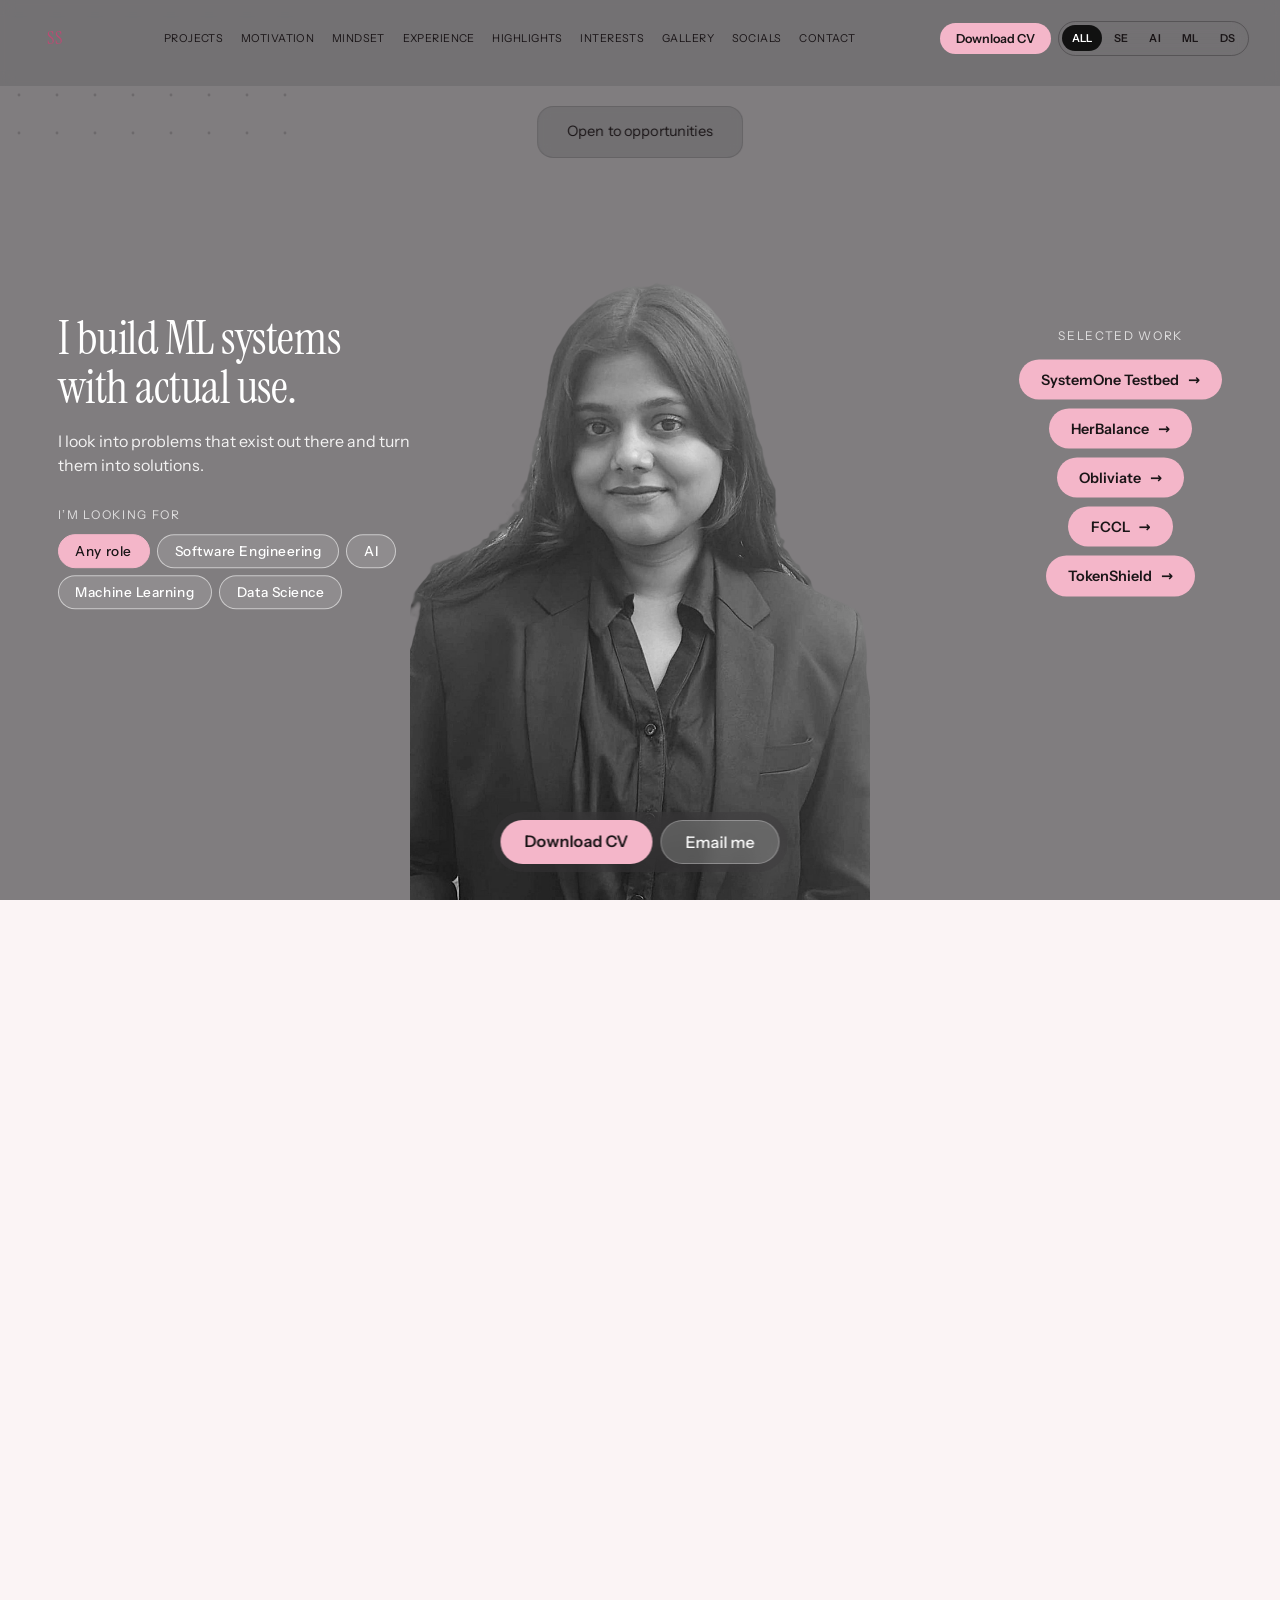
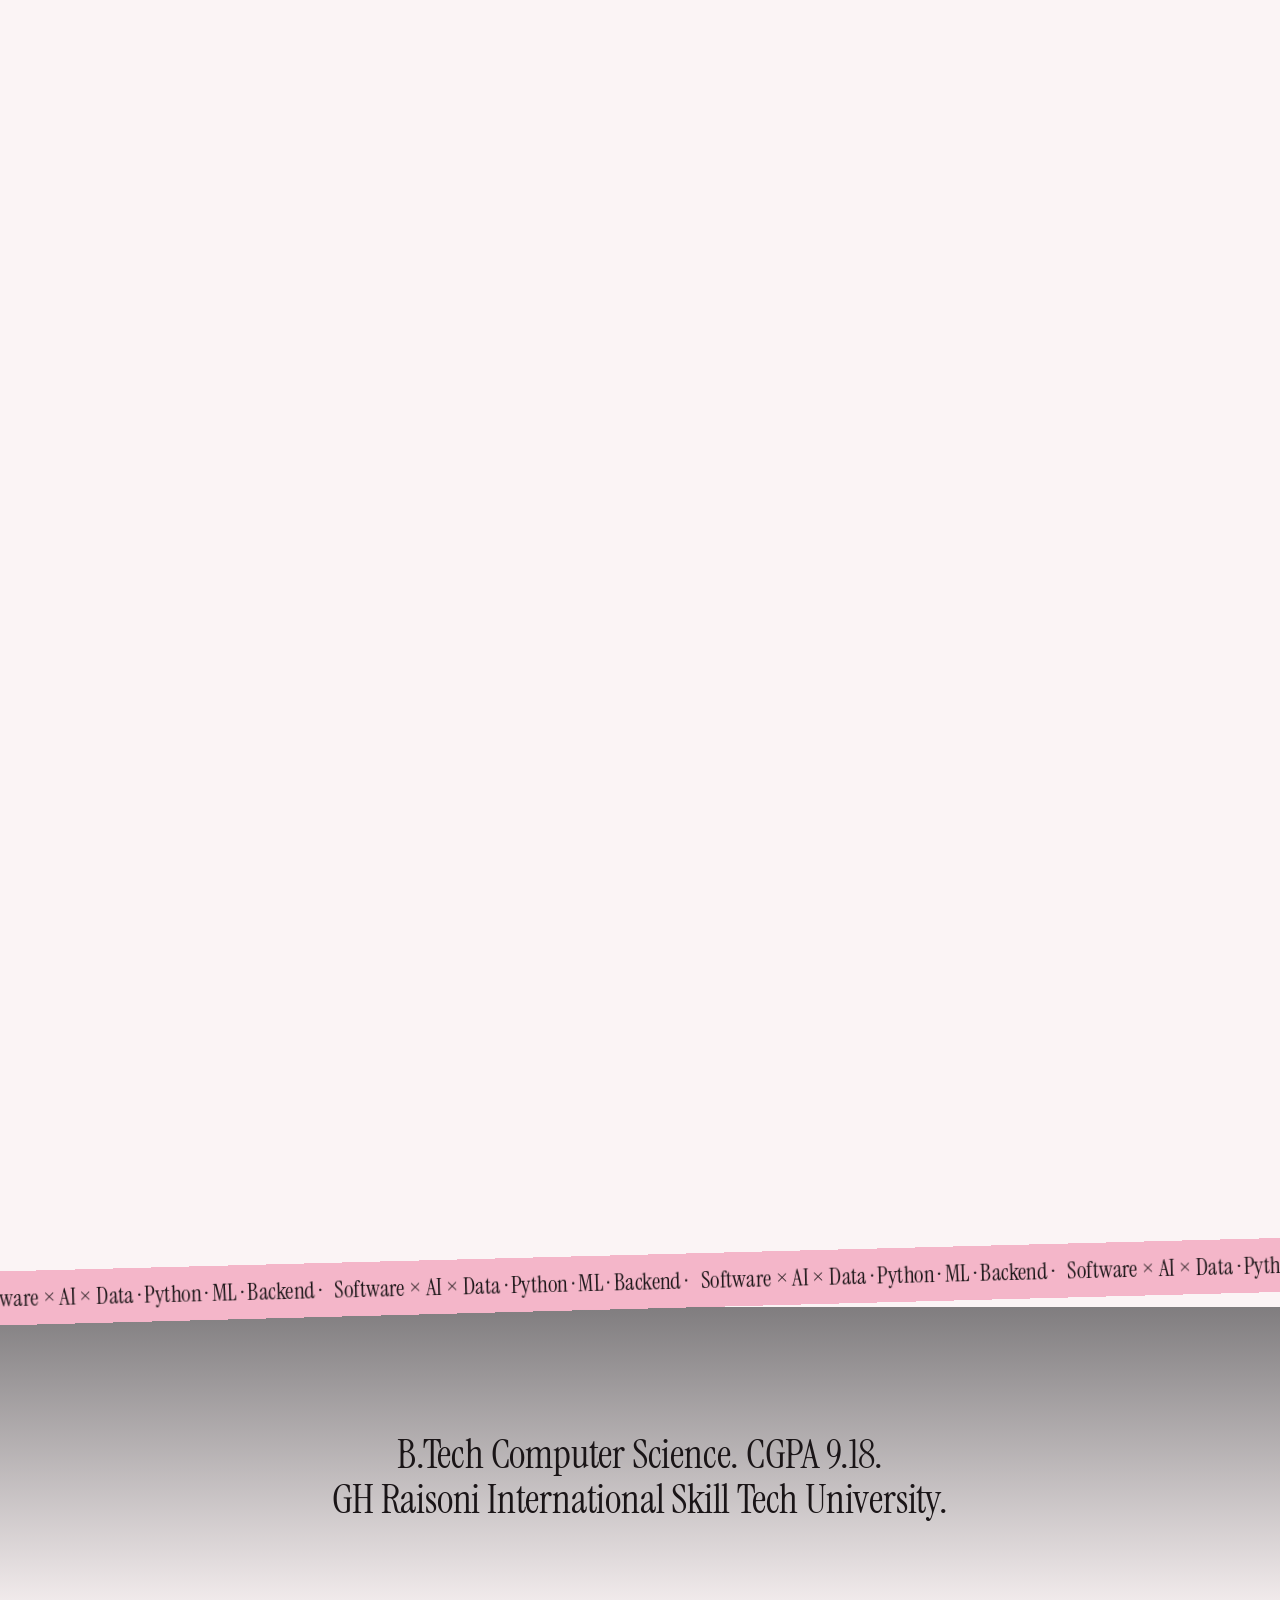
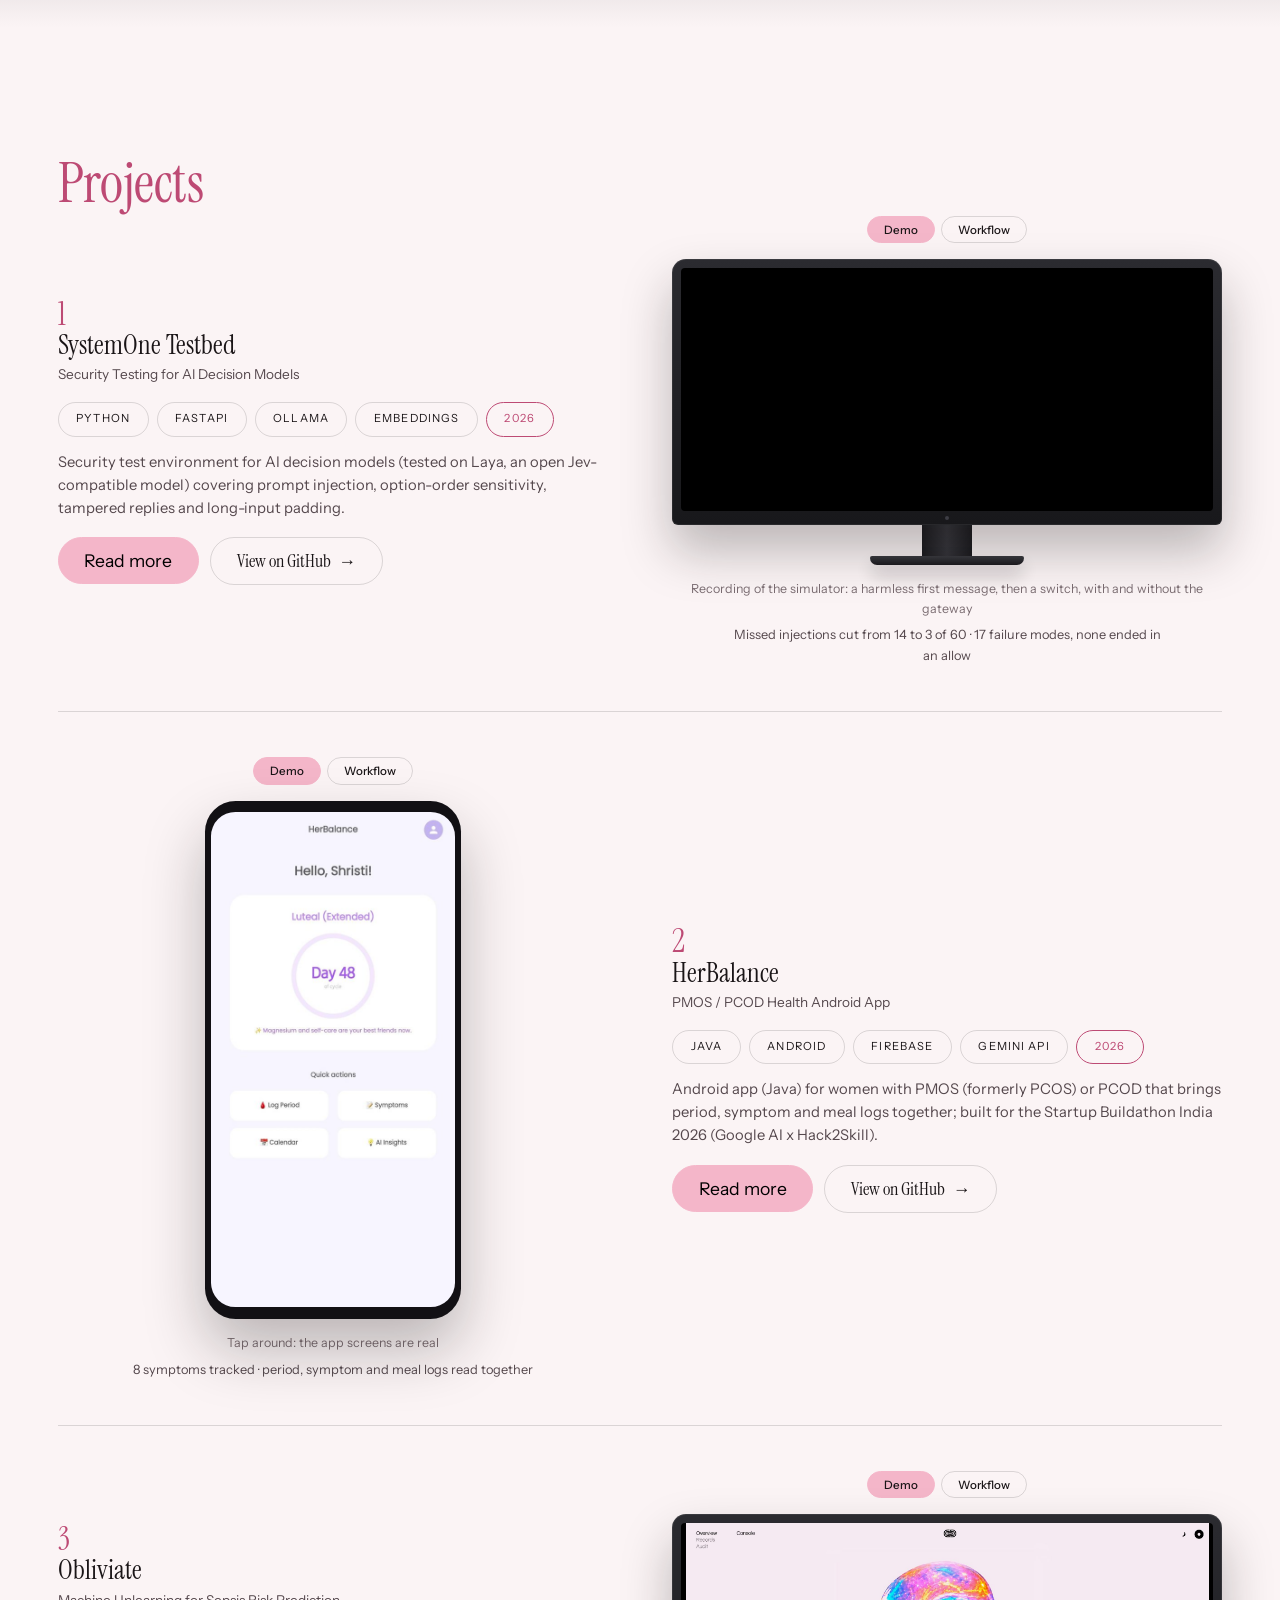
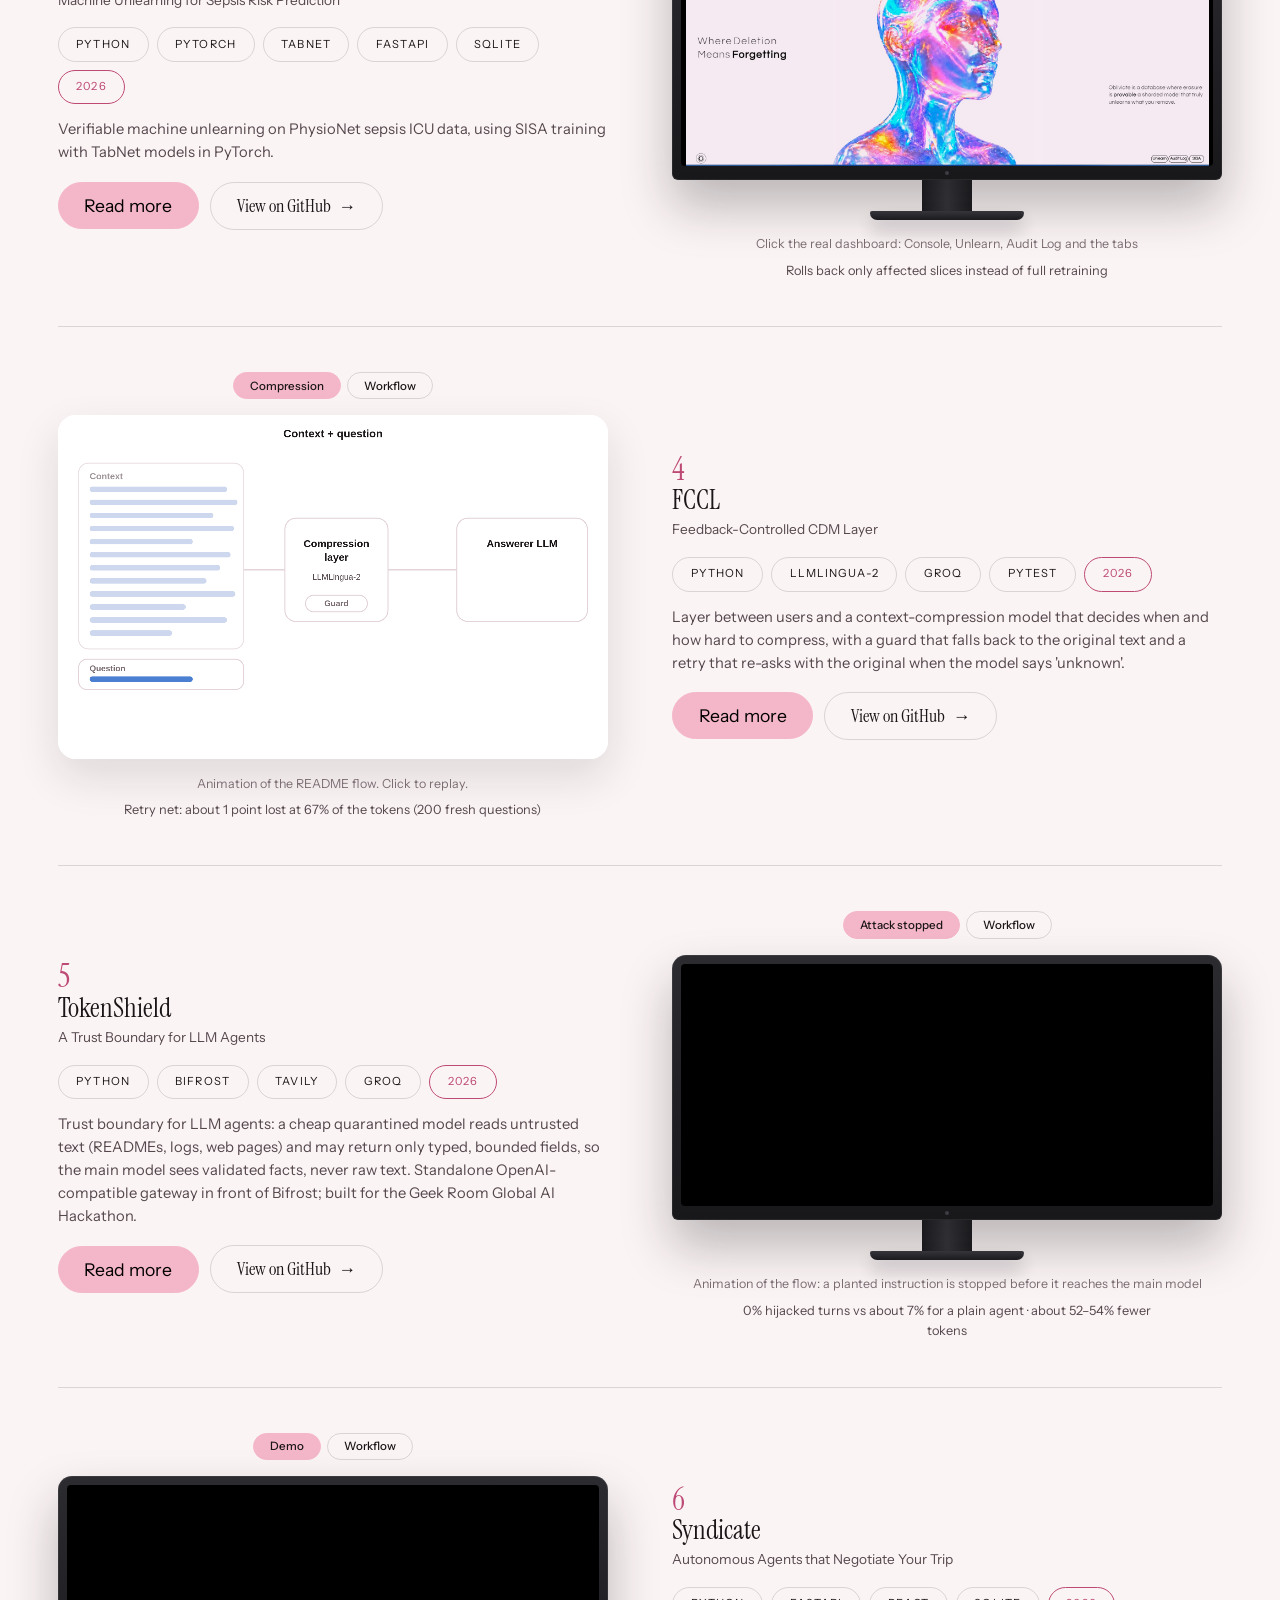
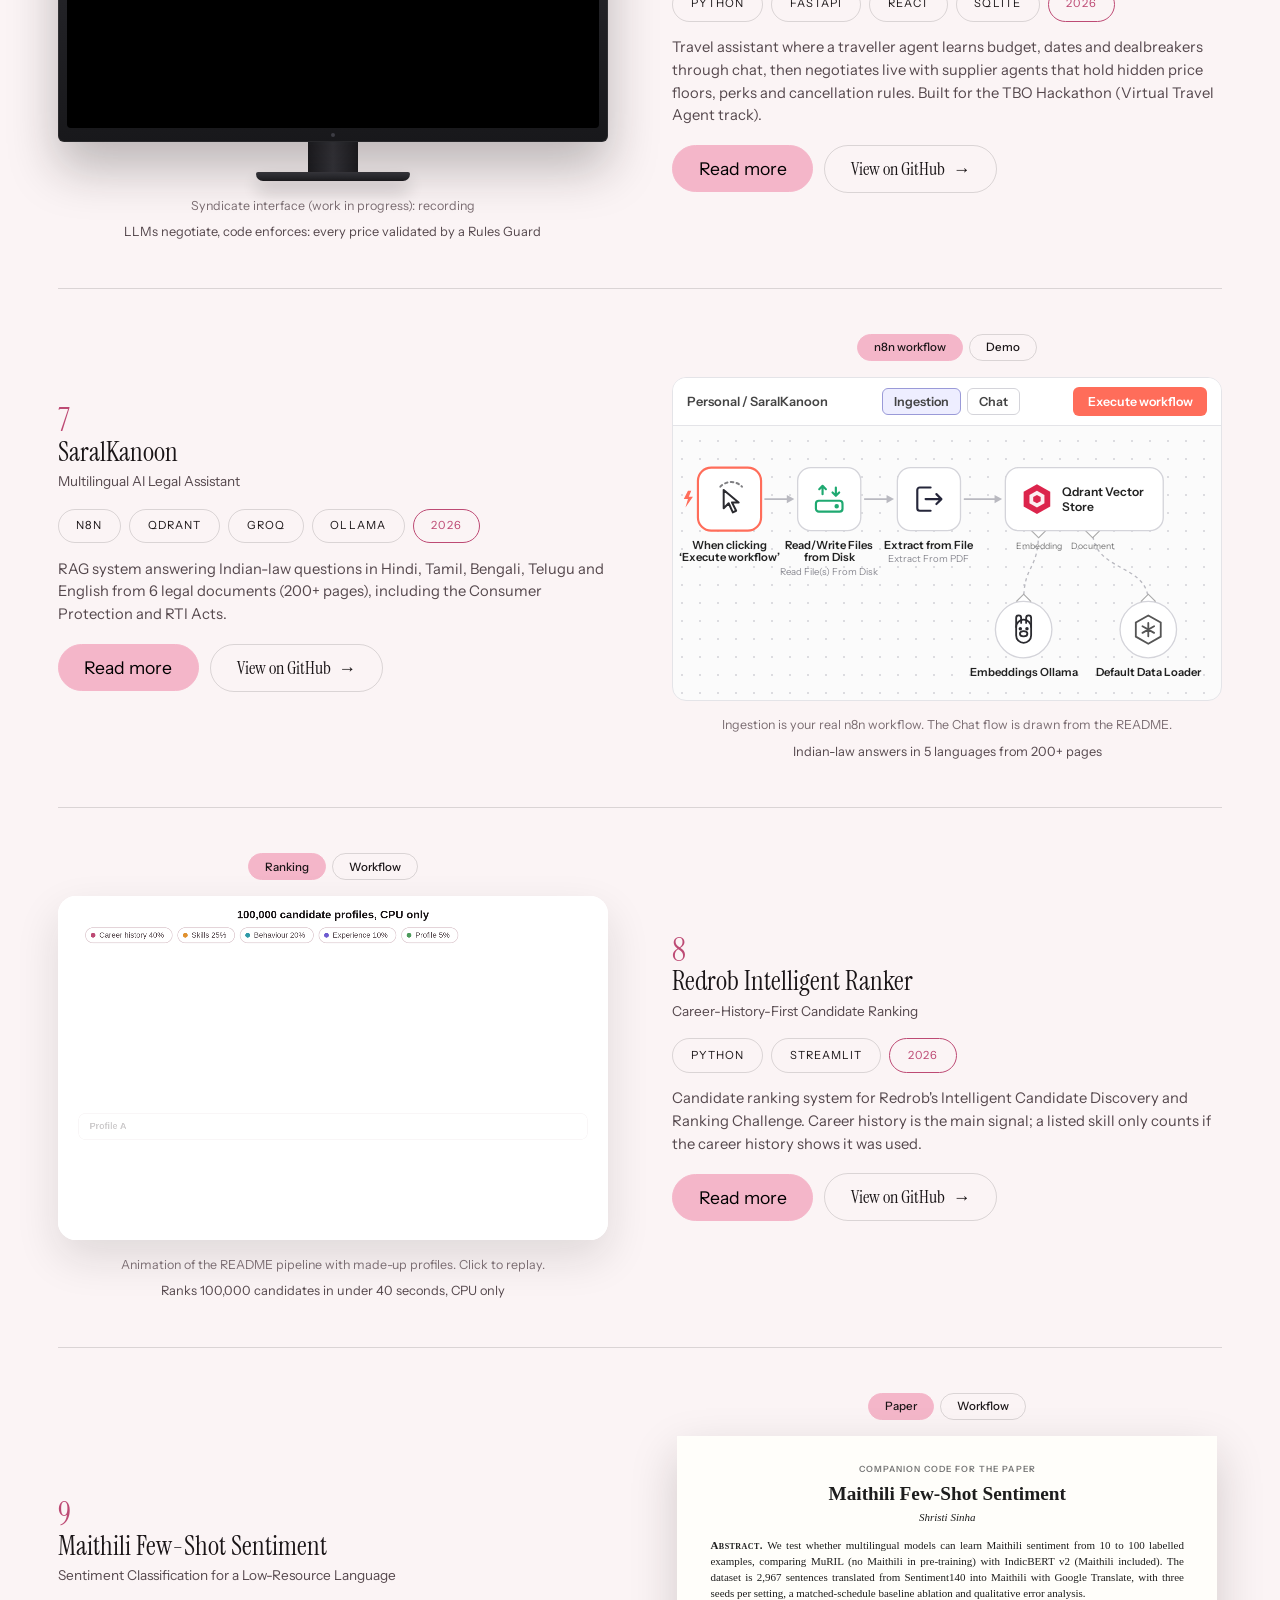
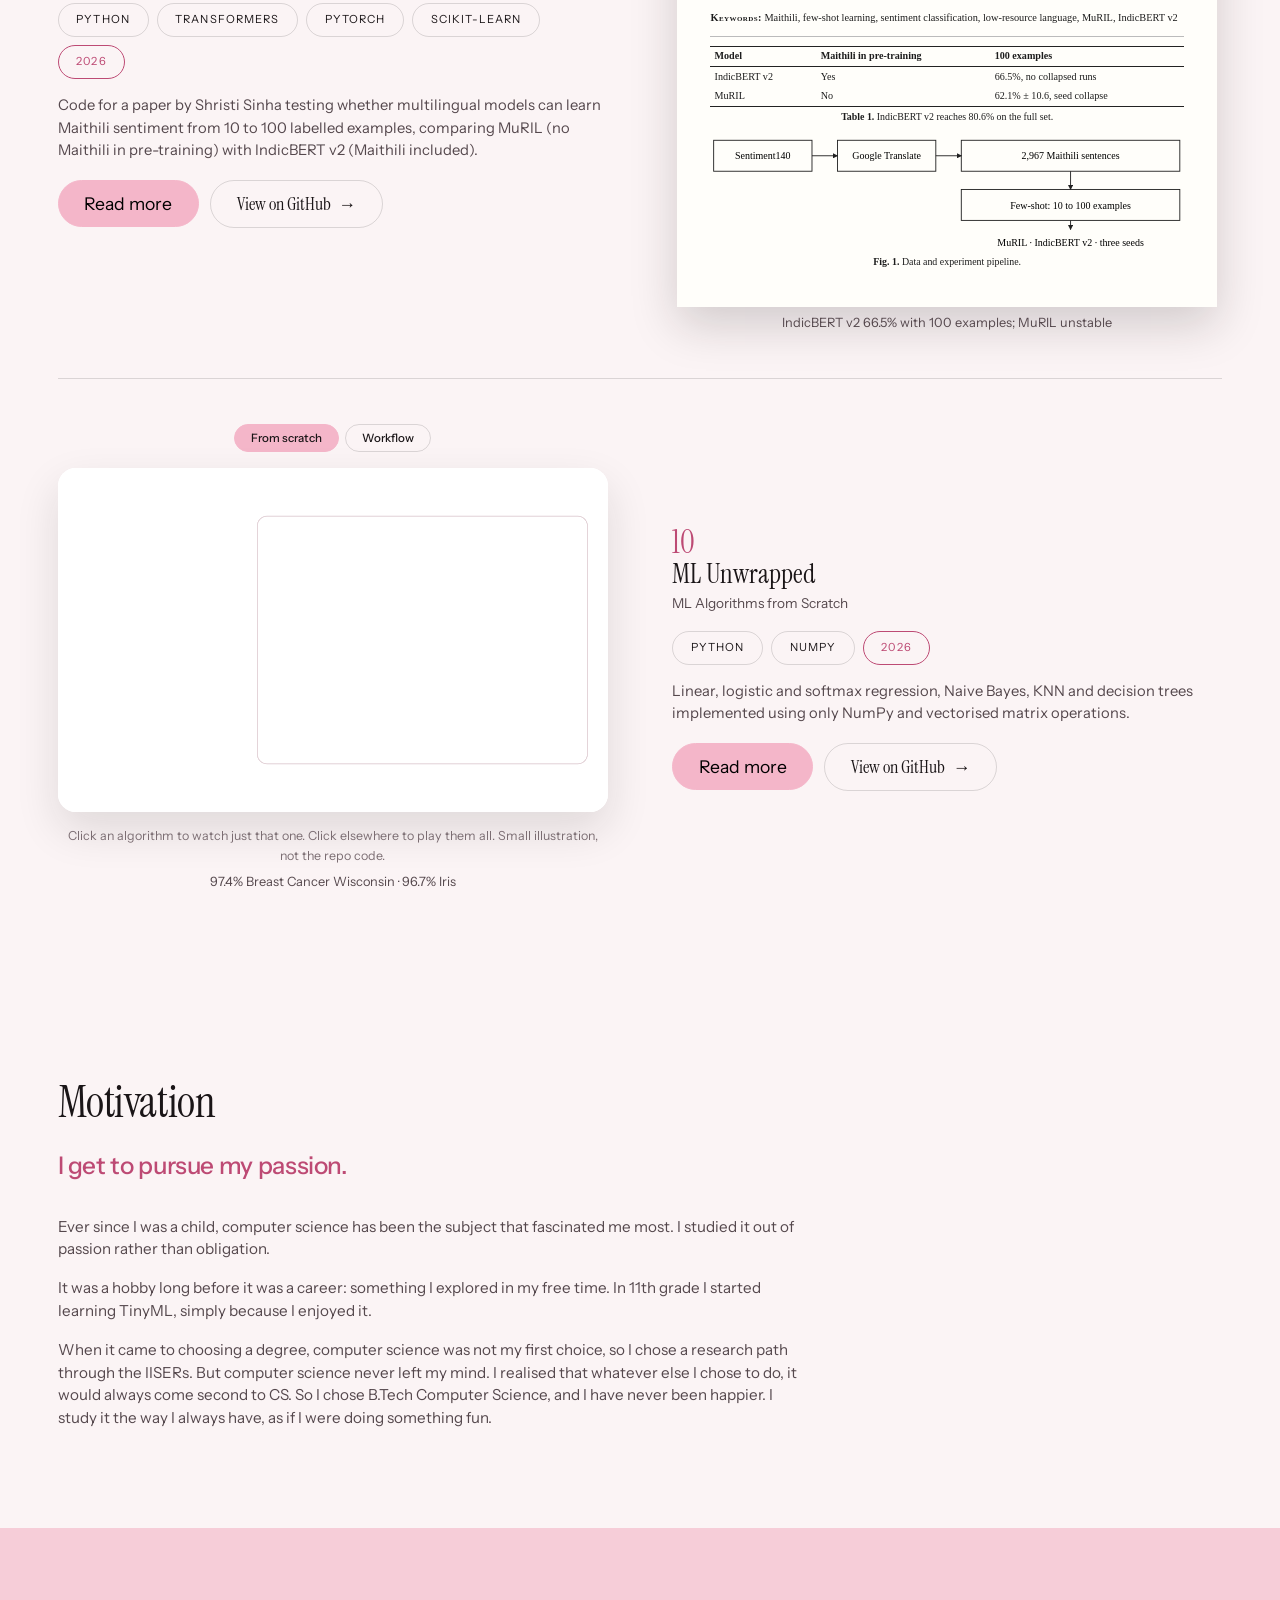
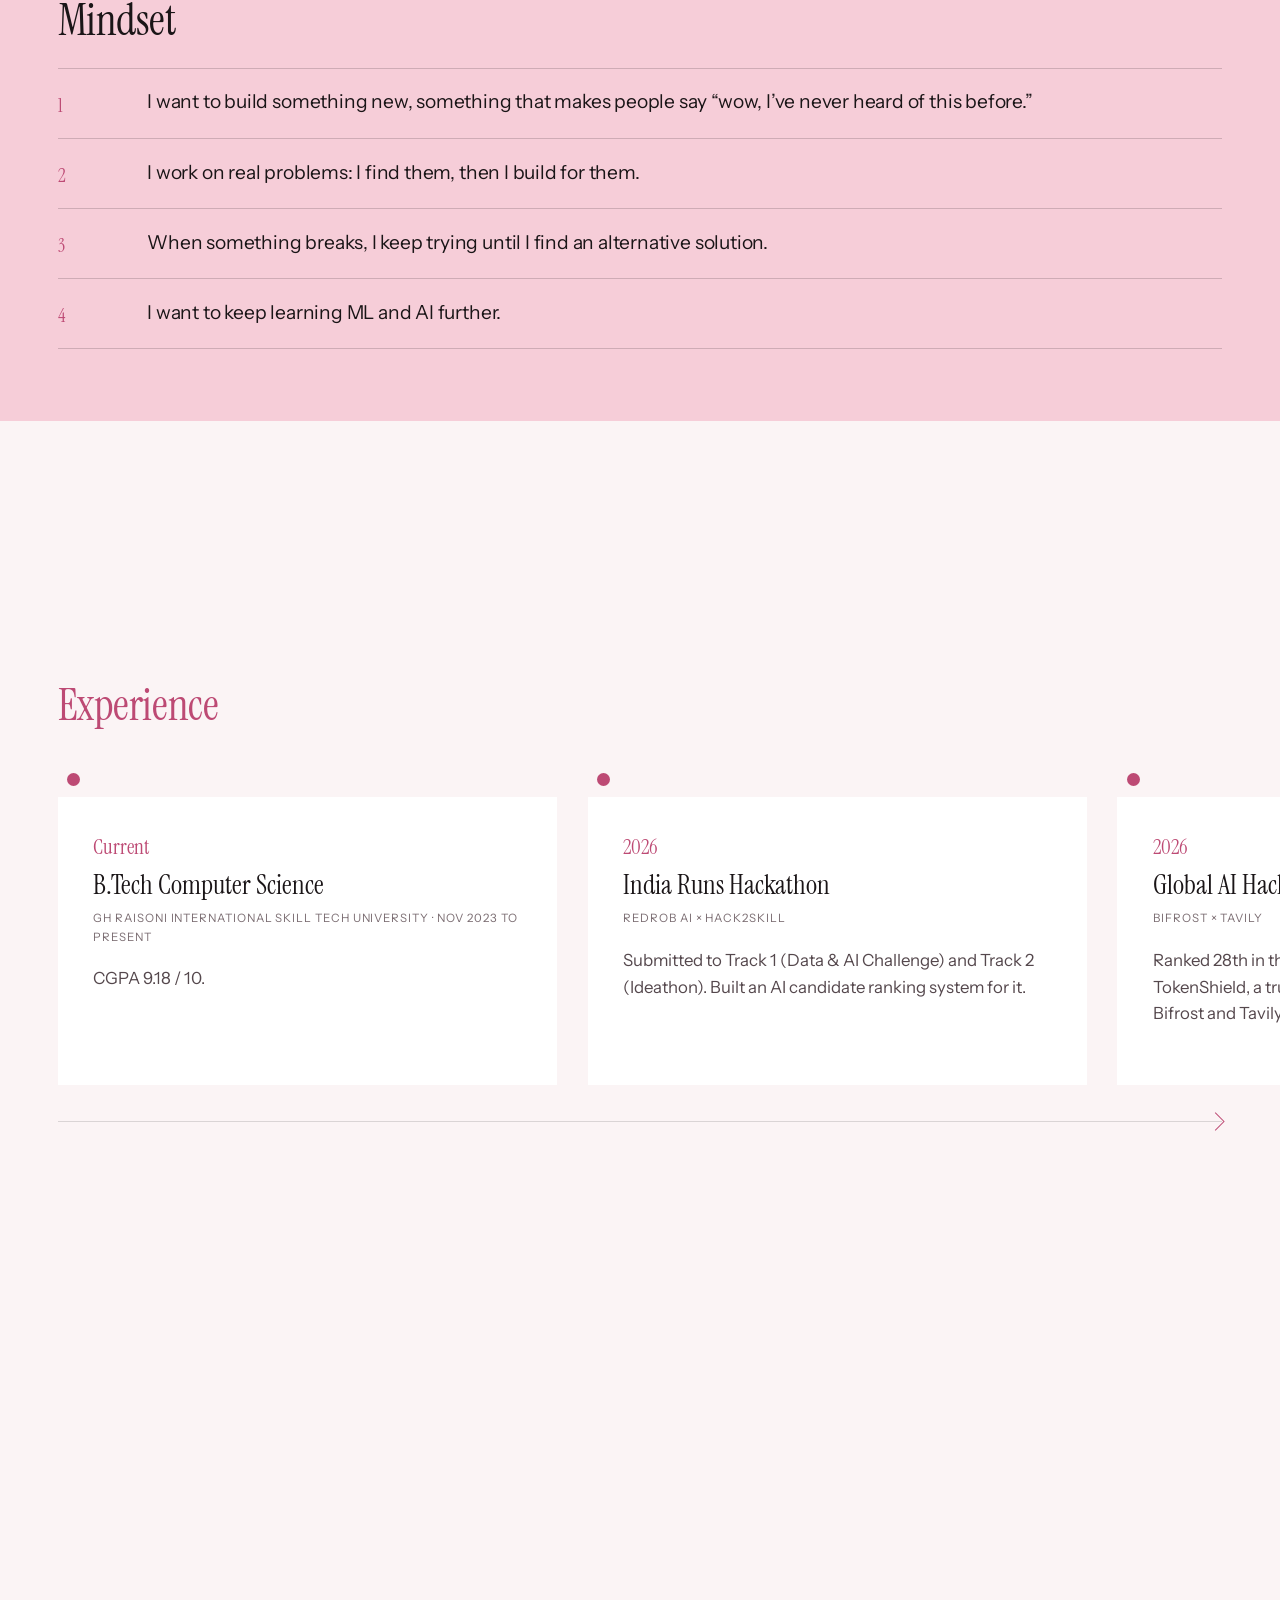
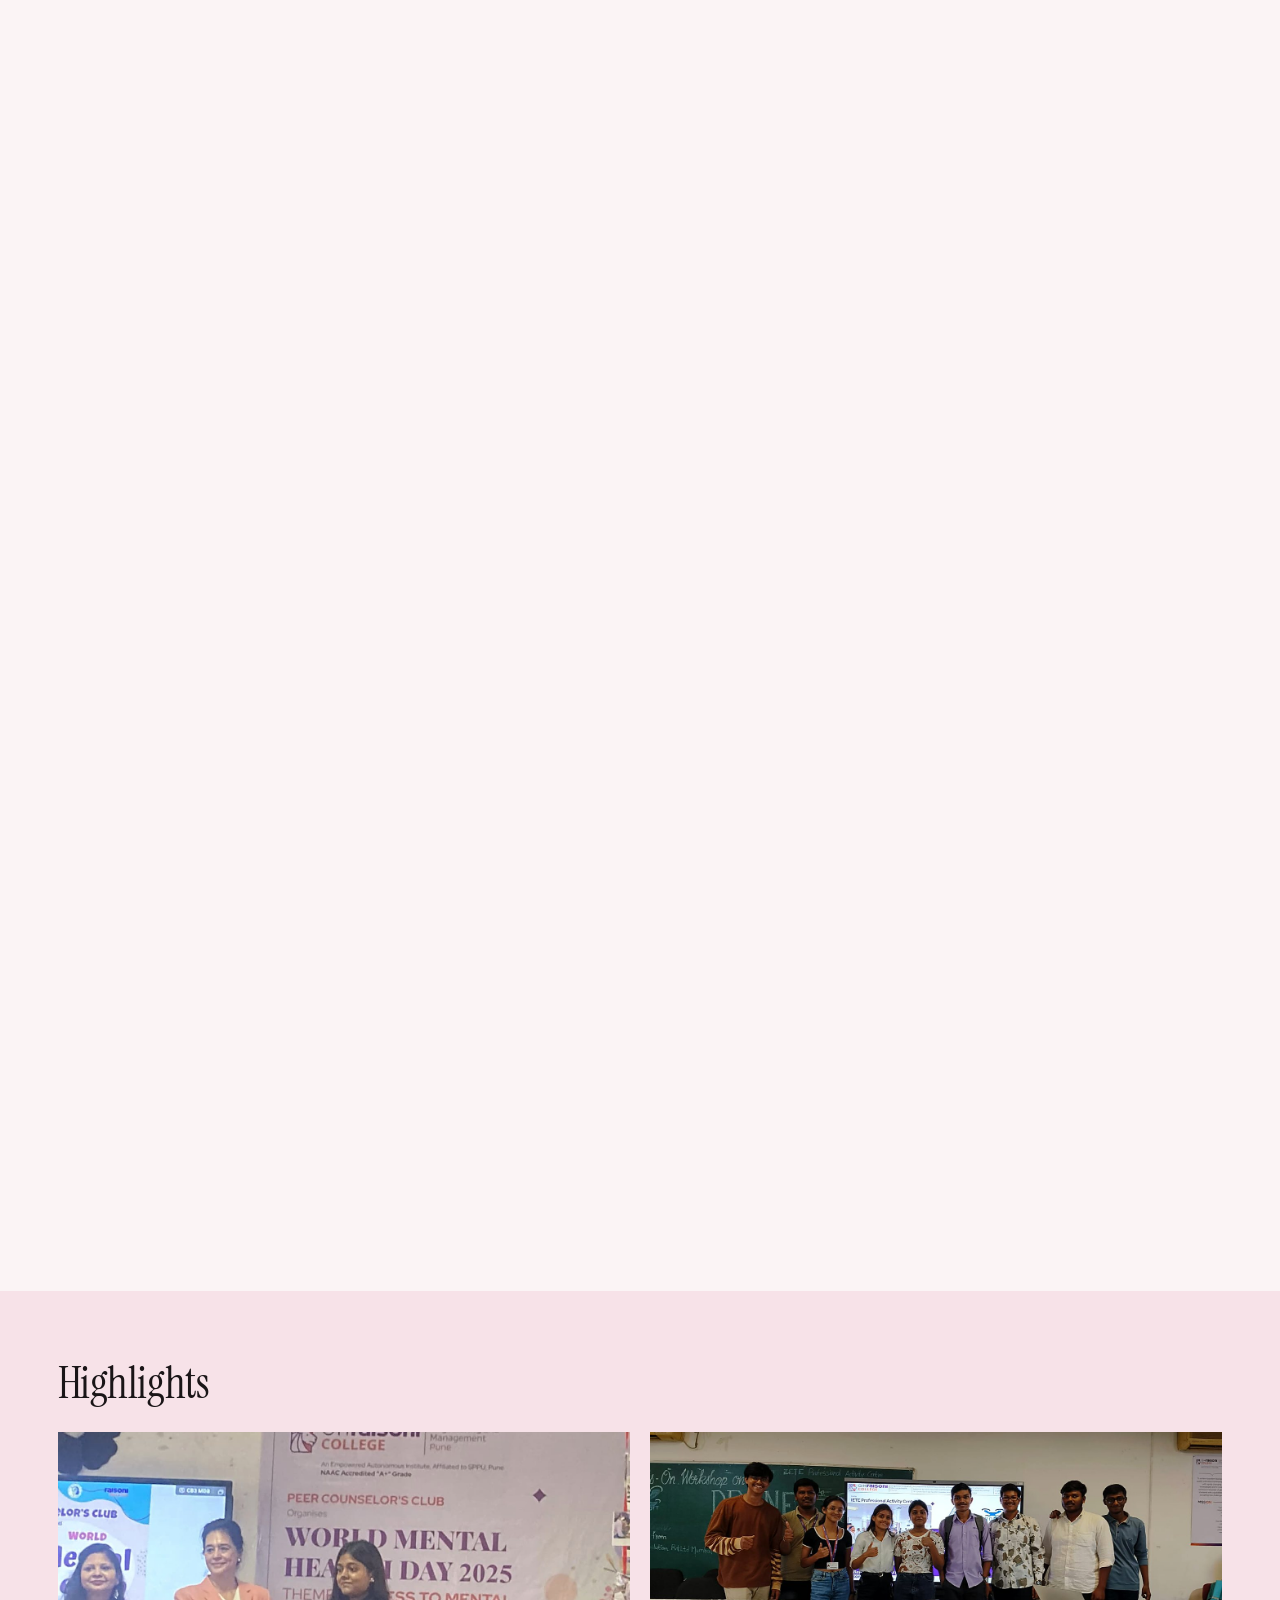
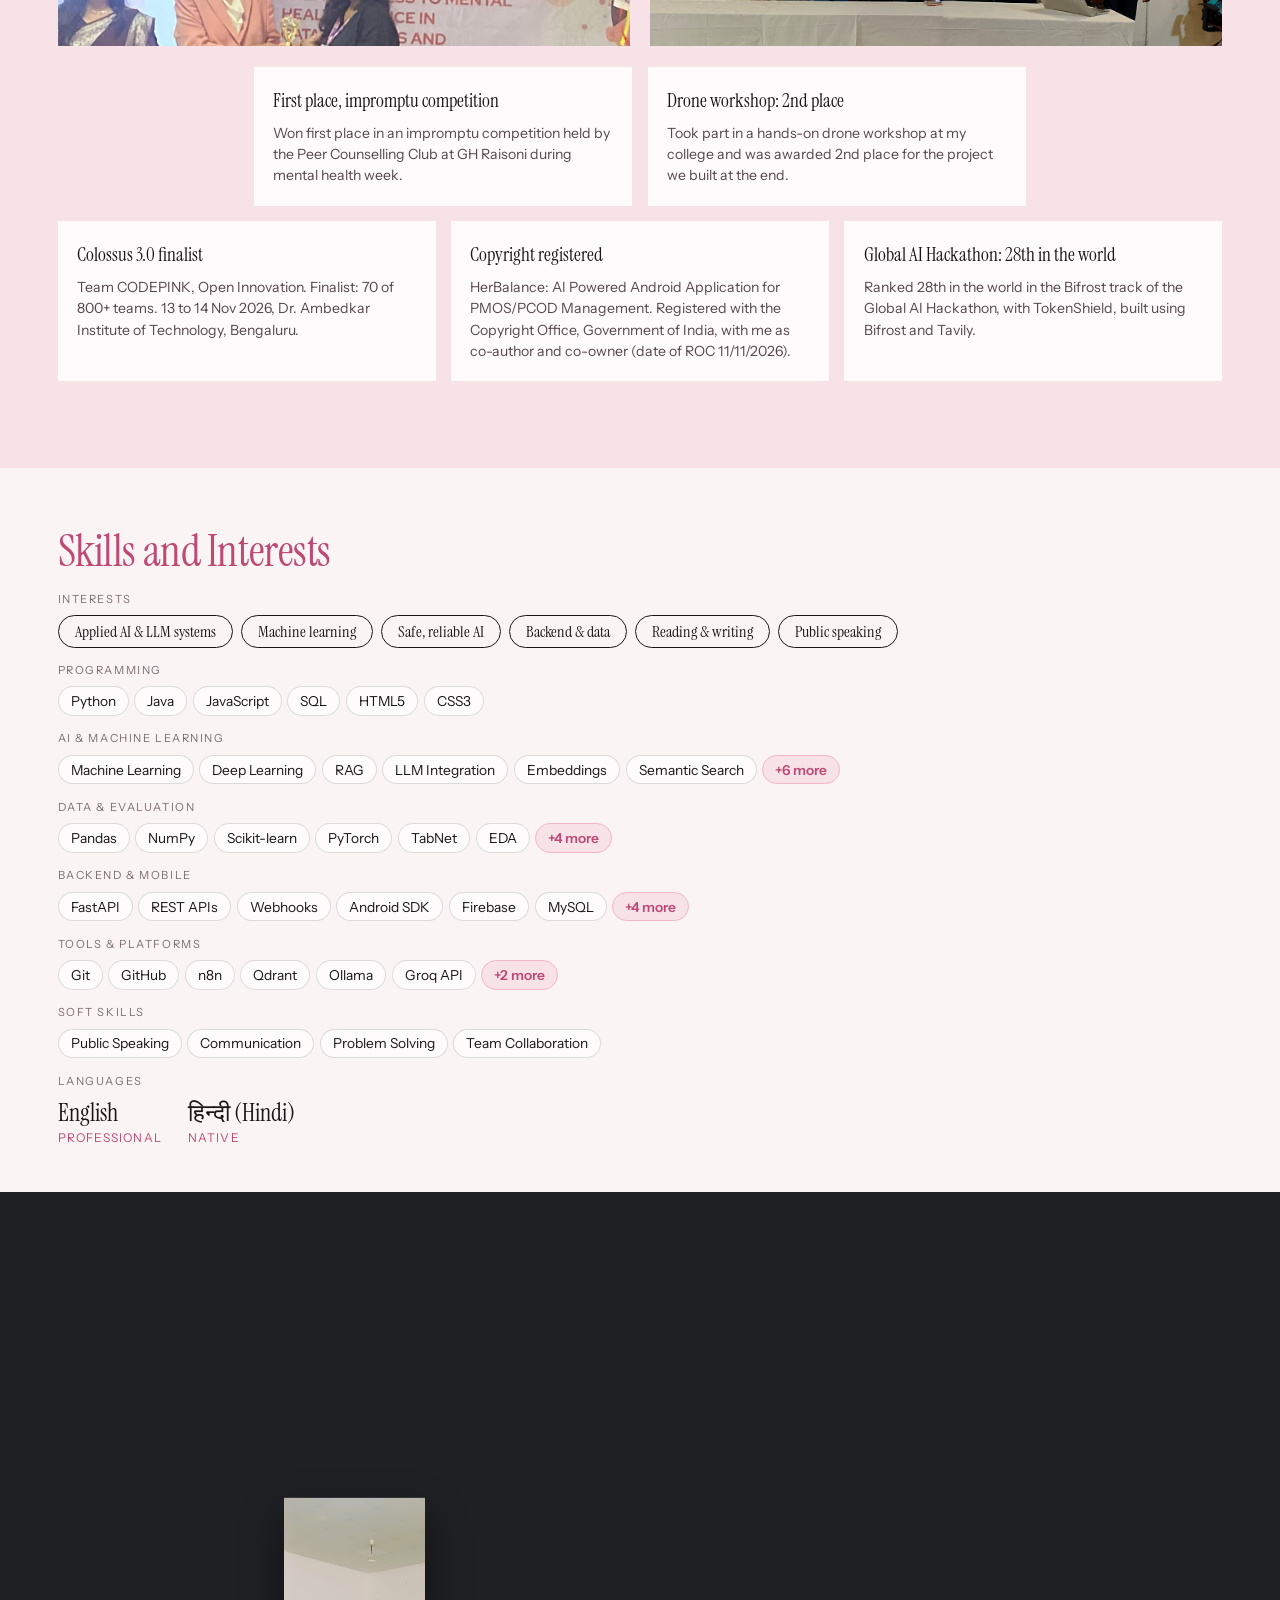
==== commit f1a490de: "Bump cache version" ====
--- a/index.html
+++ b/index.html
@@ -9,7 +9,7 @@
 <meta property="og:description" content="B.Tech Computer Science student: AI, ML and software projects.">
 <meta property="og:type" content="website">
 <link rel="icon" href="data:image/svg+xml,%3Csvg xmlns='http://www.w3.org/2000/svg' viewBox='0 0 64 64'%3E%3Ccircle cx='32' cy='32' r='32' fill='%23fbf4f5'/%3E%3Ctext x='32' y='41' text-anchor='middle' font-family='Georgia' font-size='26' fill='%23bd4a74'%3ESS%3C/text%3E%3C/svg%3E">
-<link rel="stylesheet" href="style.css?v=24">
+<link rel="stylesheet" href="style.css?v=25">
 </head>
 <body>
 
@@ -127,8 +127,8 @@
 
 <div id="toast" role="status" aria-live="polite"></div>
 
-<script src="content.js?v=24"></script>
-<script src="visuals.js?v=24"></script>
-<script src="main.js?v=24"></script>
+<script src="content.js?v=25"></script>
+<script src="visuals.js?v=25"></script>
+<script src="main.js?v=25"></script>
 </body>
 </html>
--- a/style.css
+++ b/style.css
@@ -813,3 +813,8 @@
 #hero-work a.cta:hover { filter: brightness(1.04); scale: 1.04; }
 .wa { display: inline-block; margin-left: .35rem; transition: transform .25s; }
 #hero-work a:hover .wa { transform: translateX(4px); }
+
+/* v24: Selected work column centred around itself */
+#hero-proof { width: max-content; max-width: 26vw; text-align: center; }
+#hero-proof .hp-label { text-align: center; margin-bottom: .9rem; }
+#hero-work { align-items: center; }
